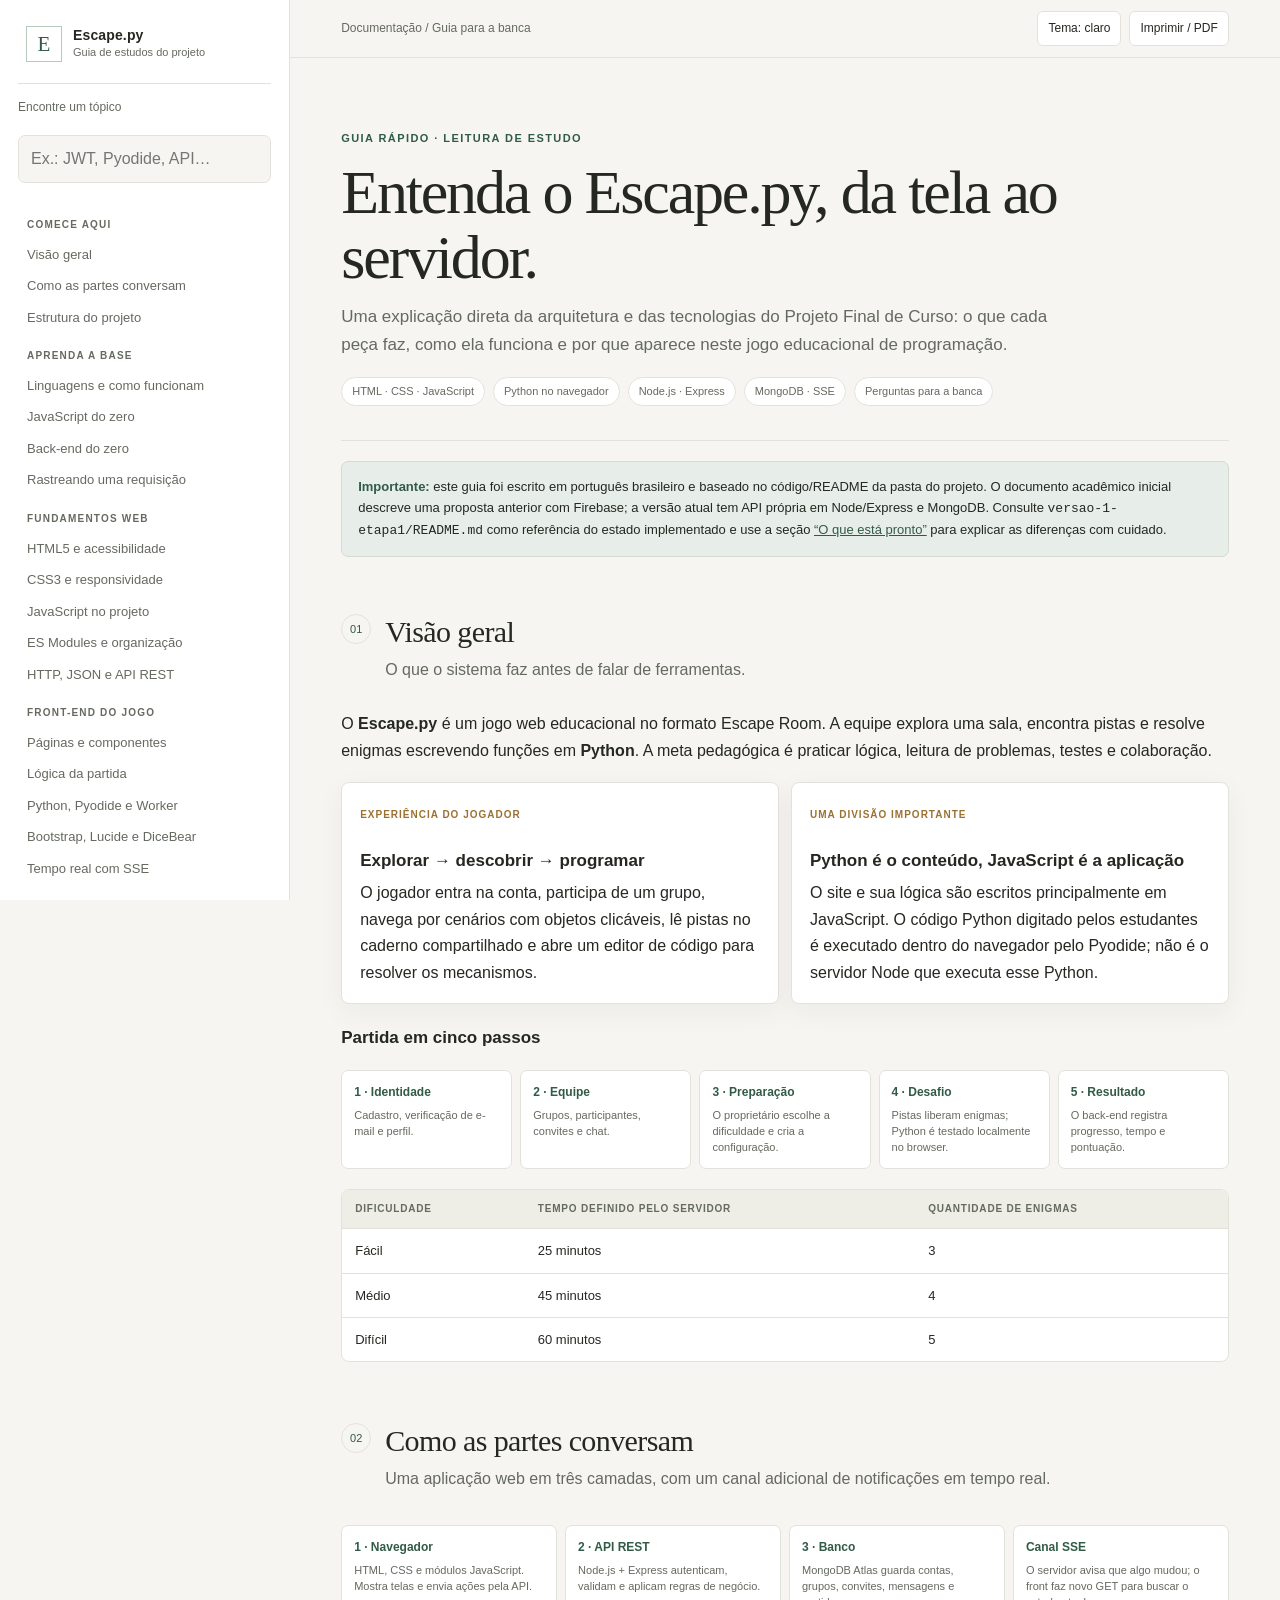
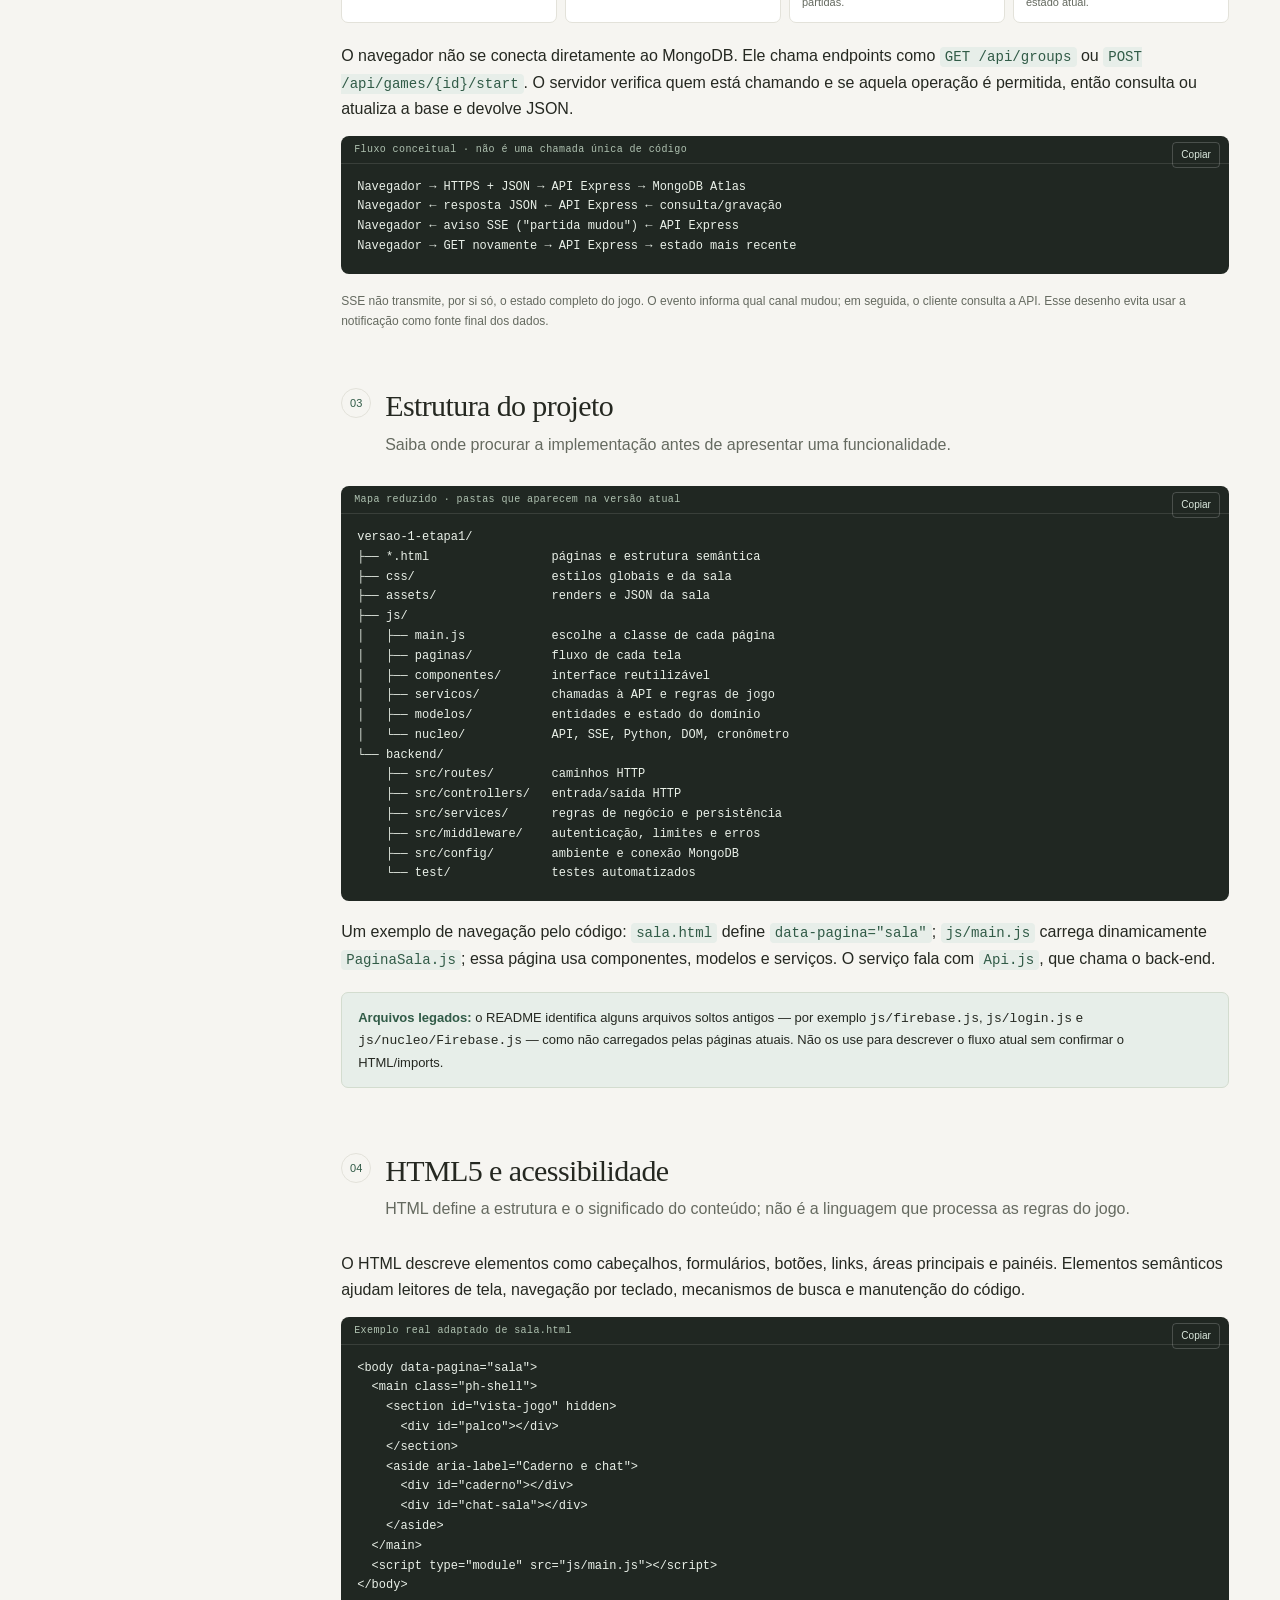
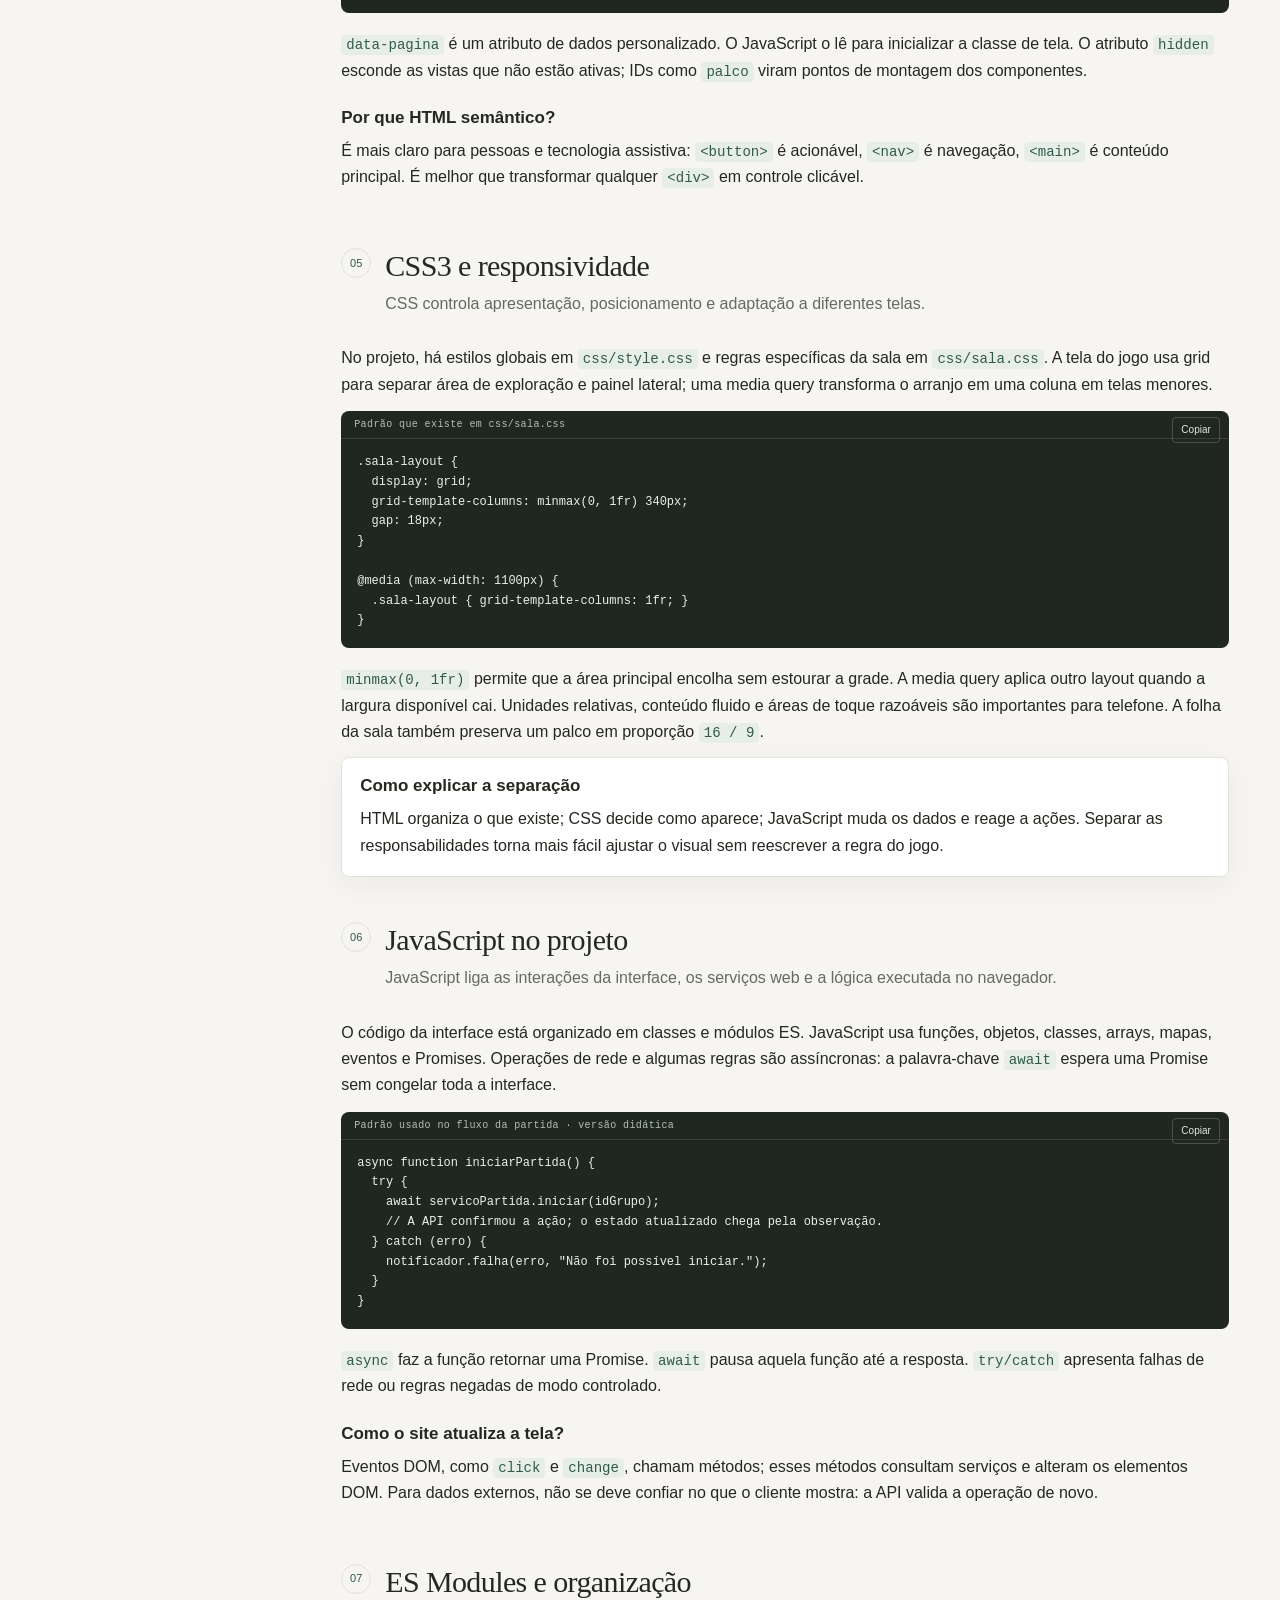
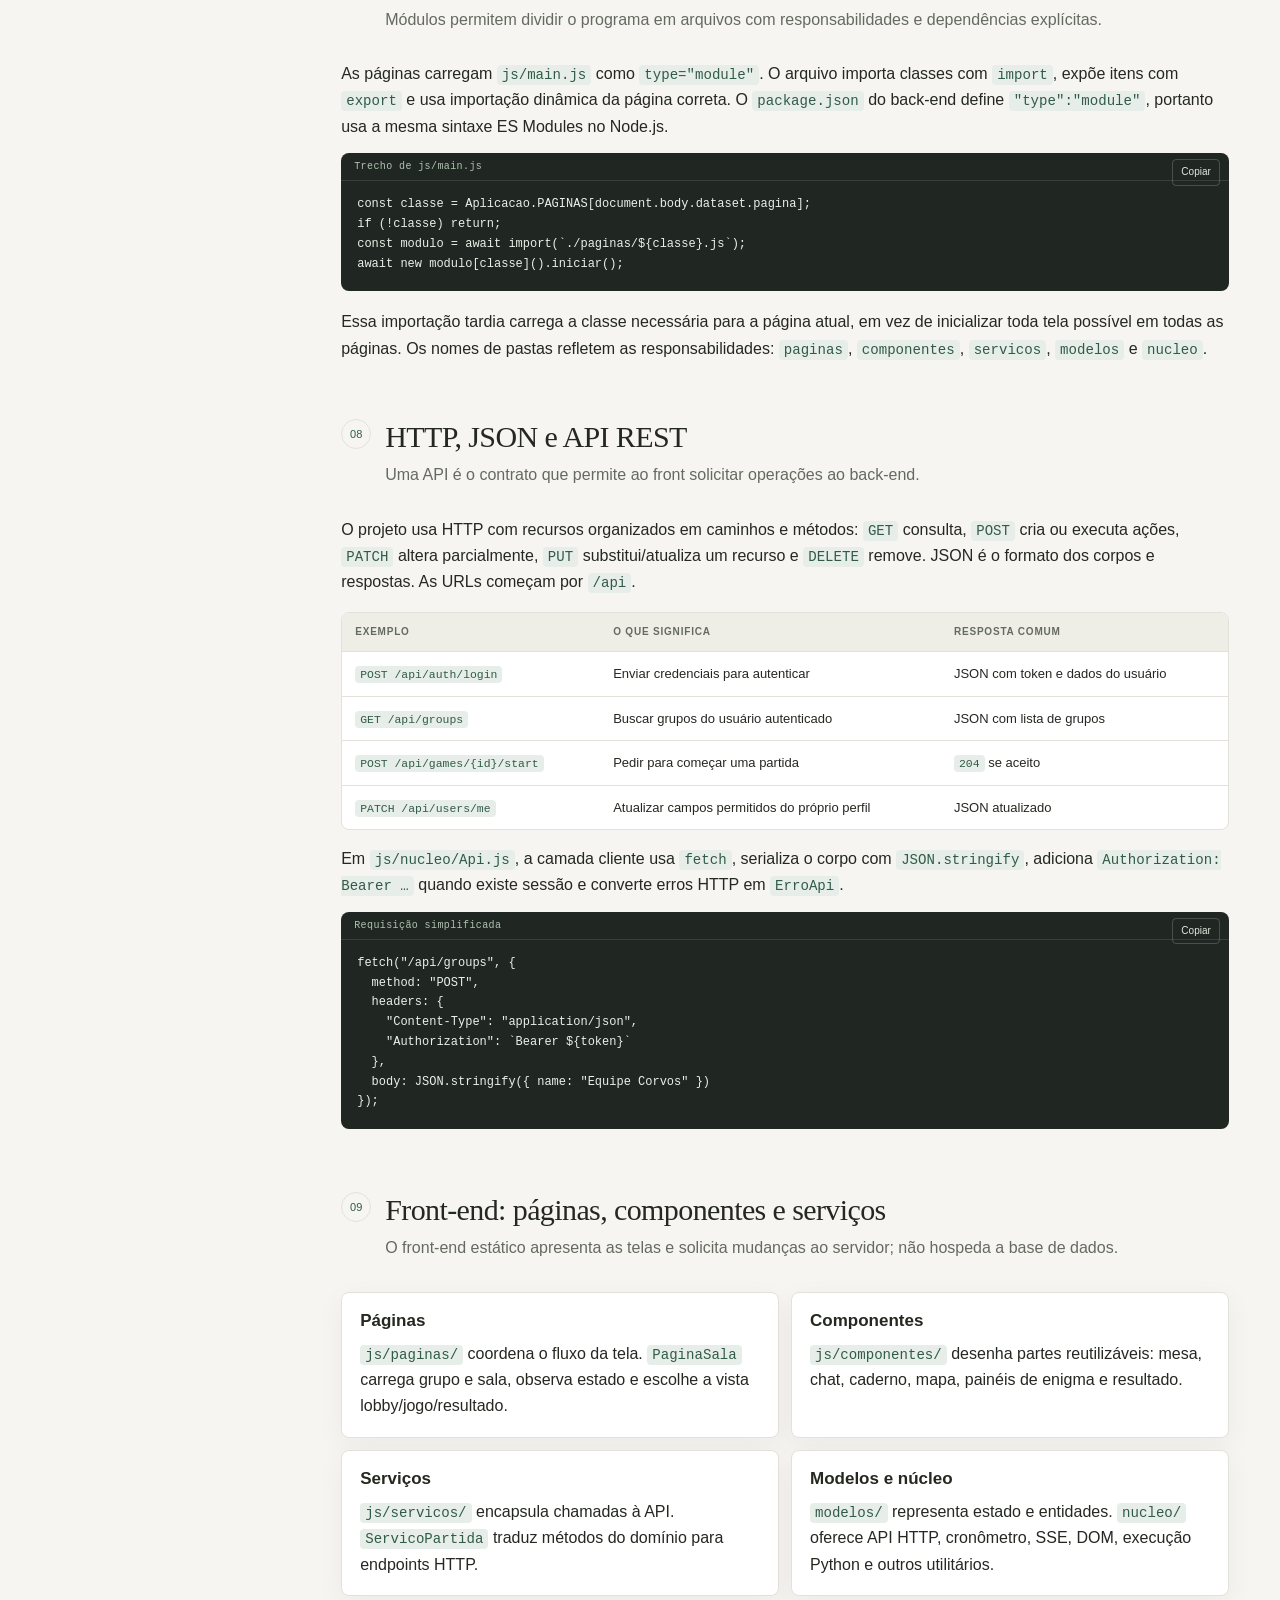
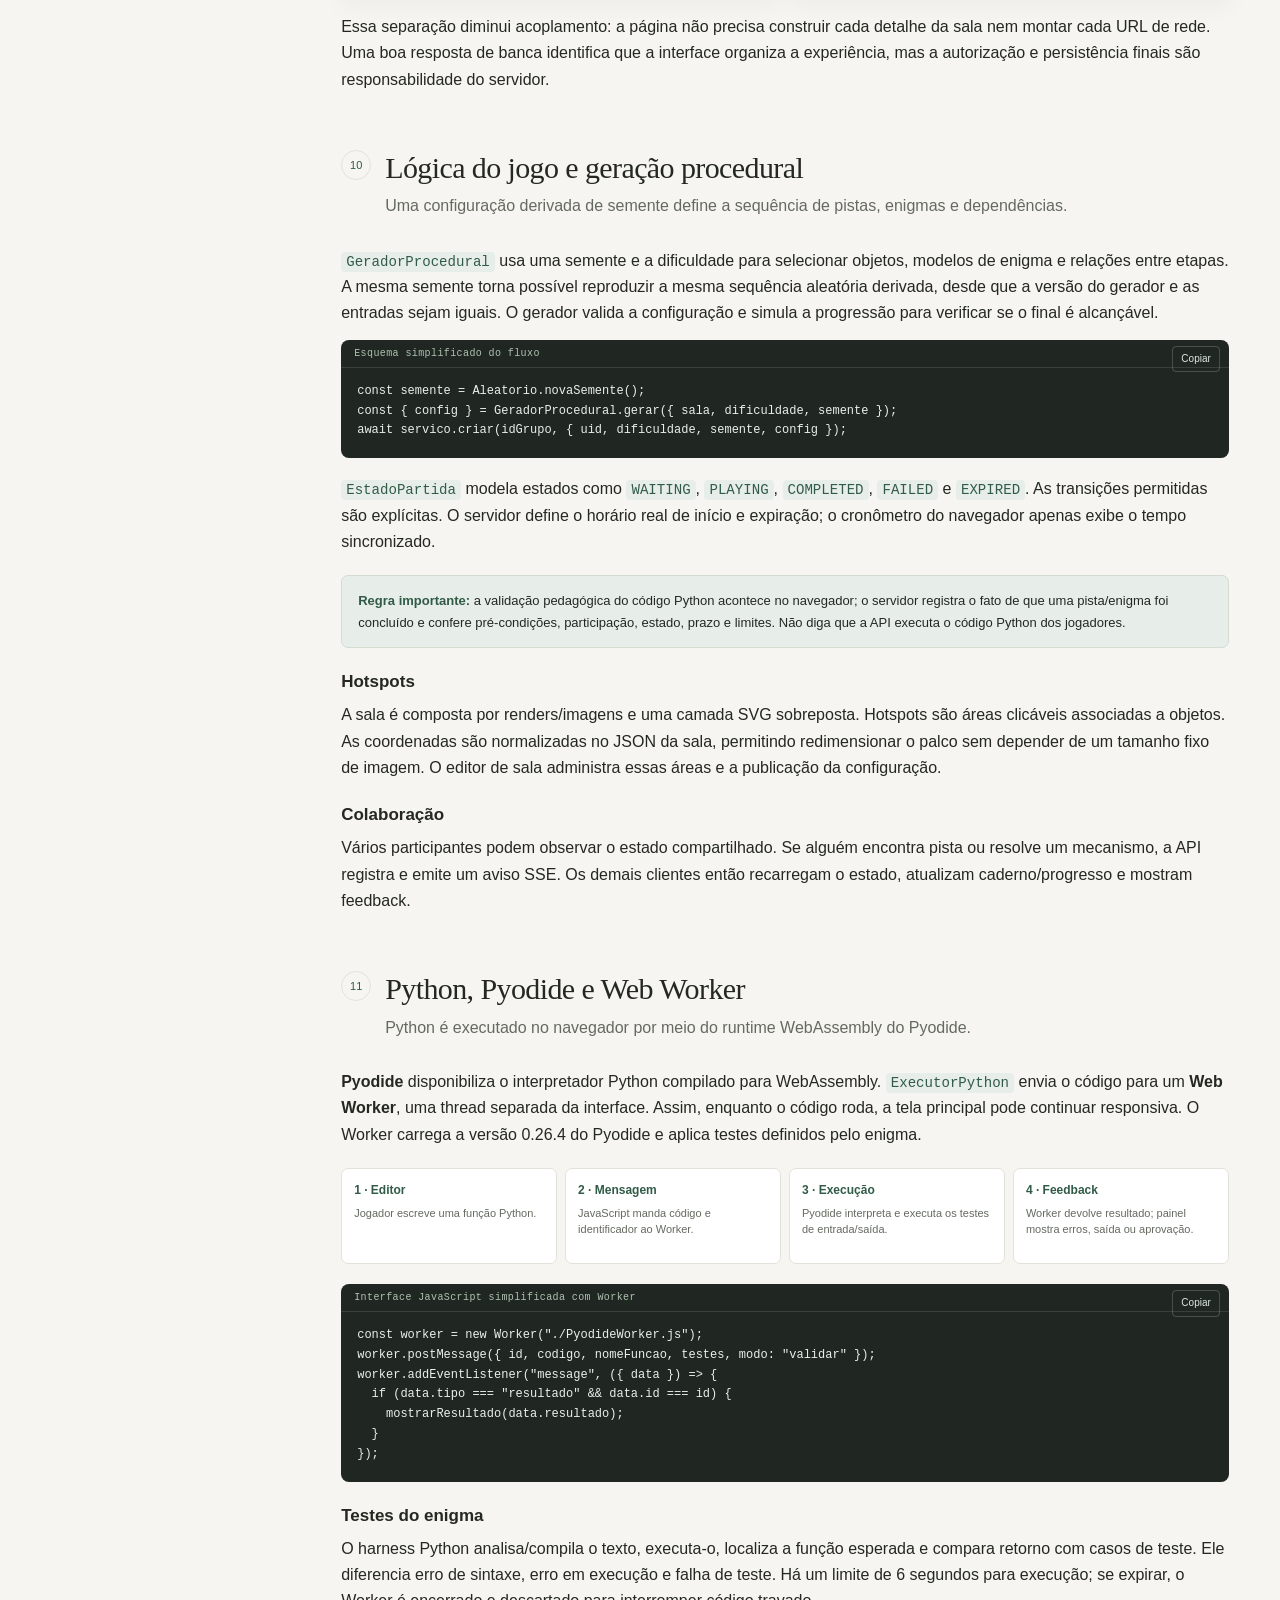
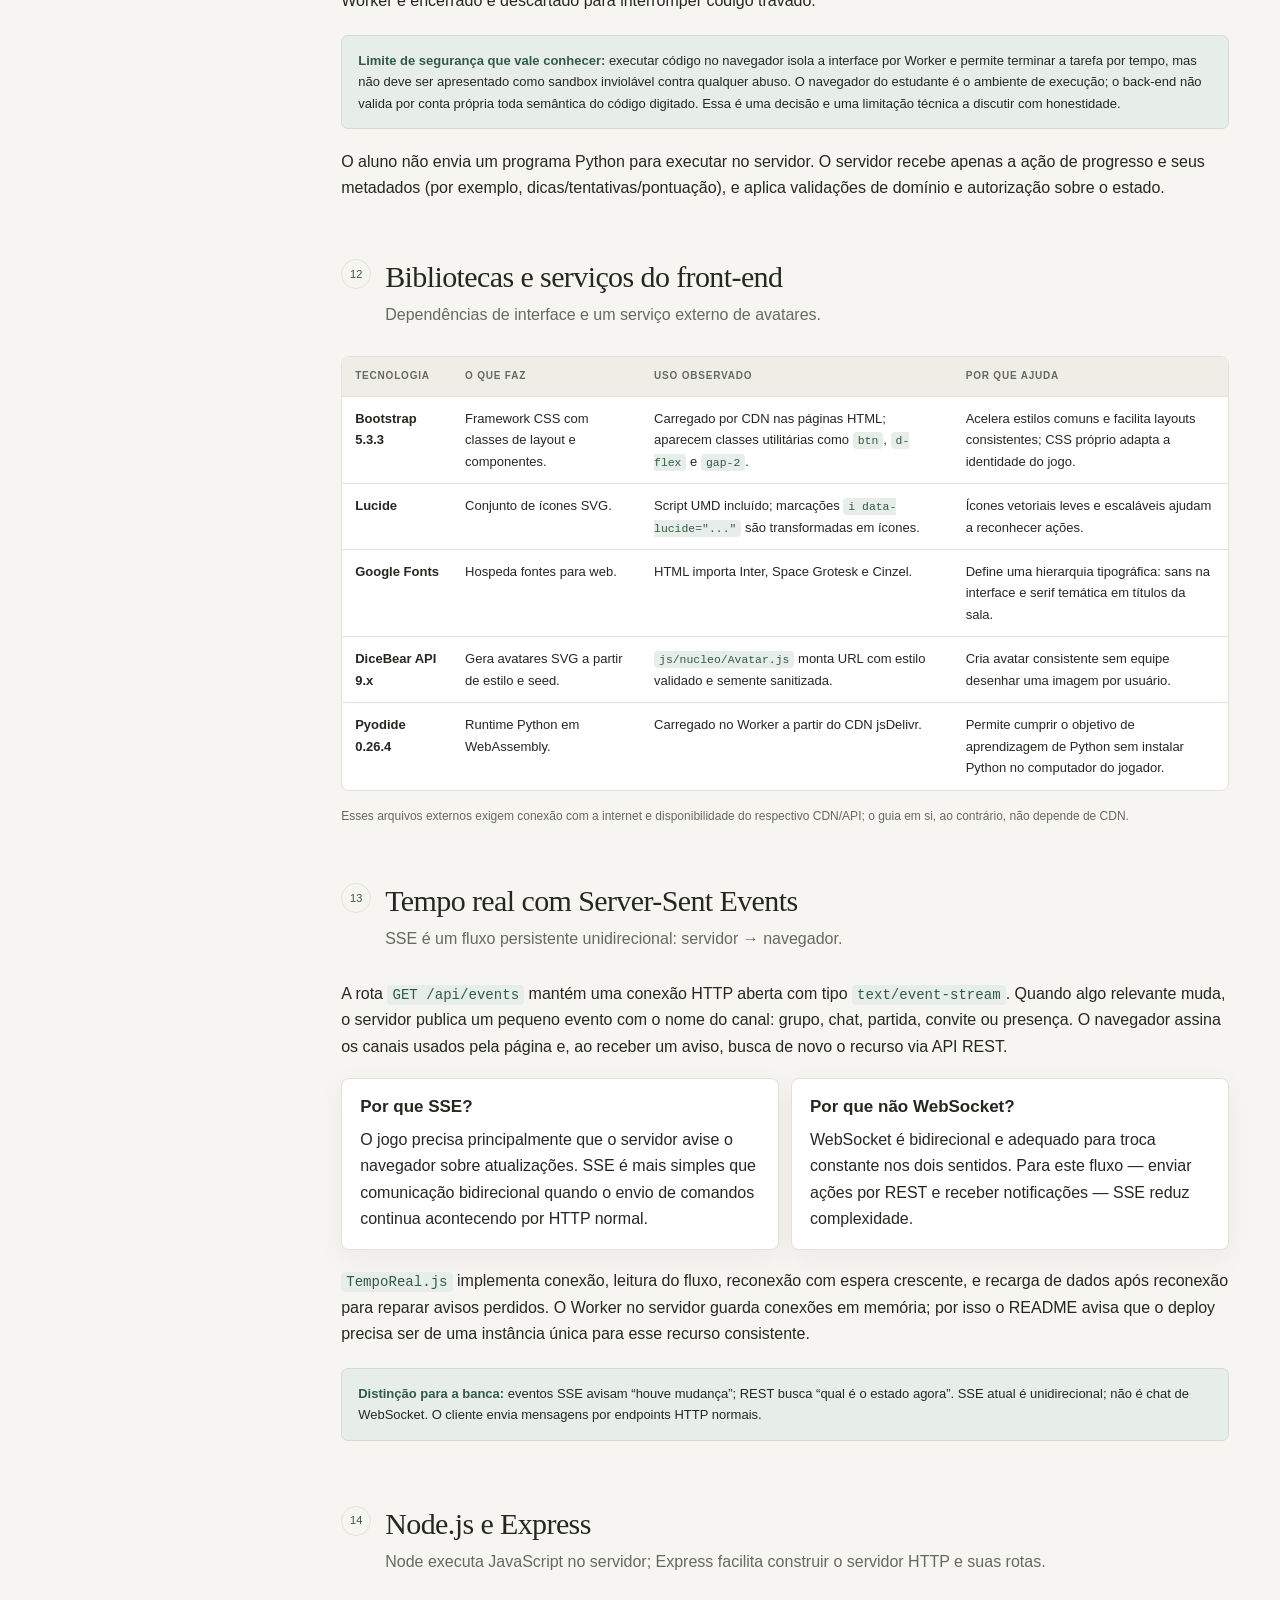
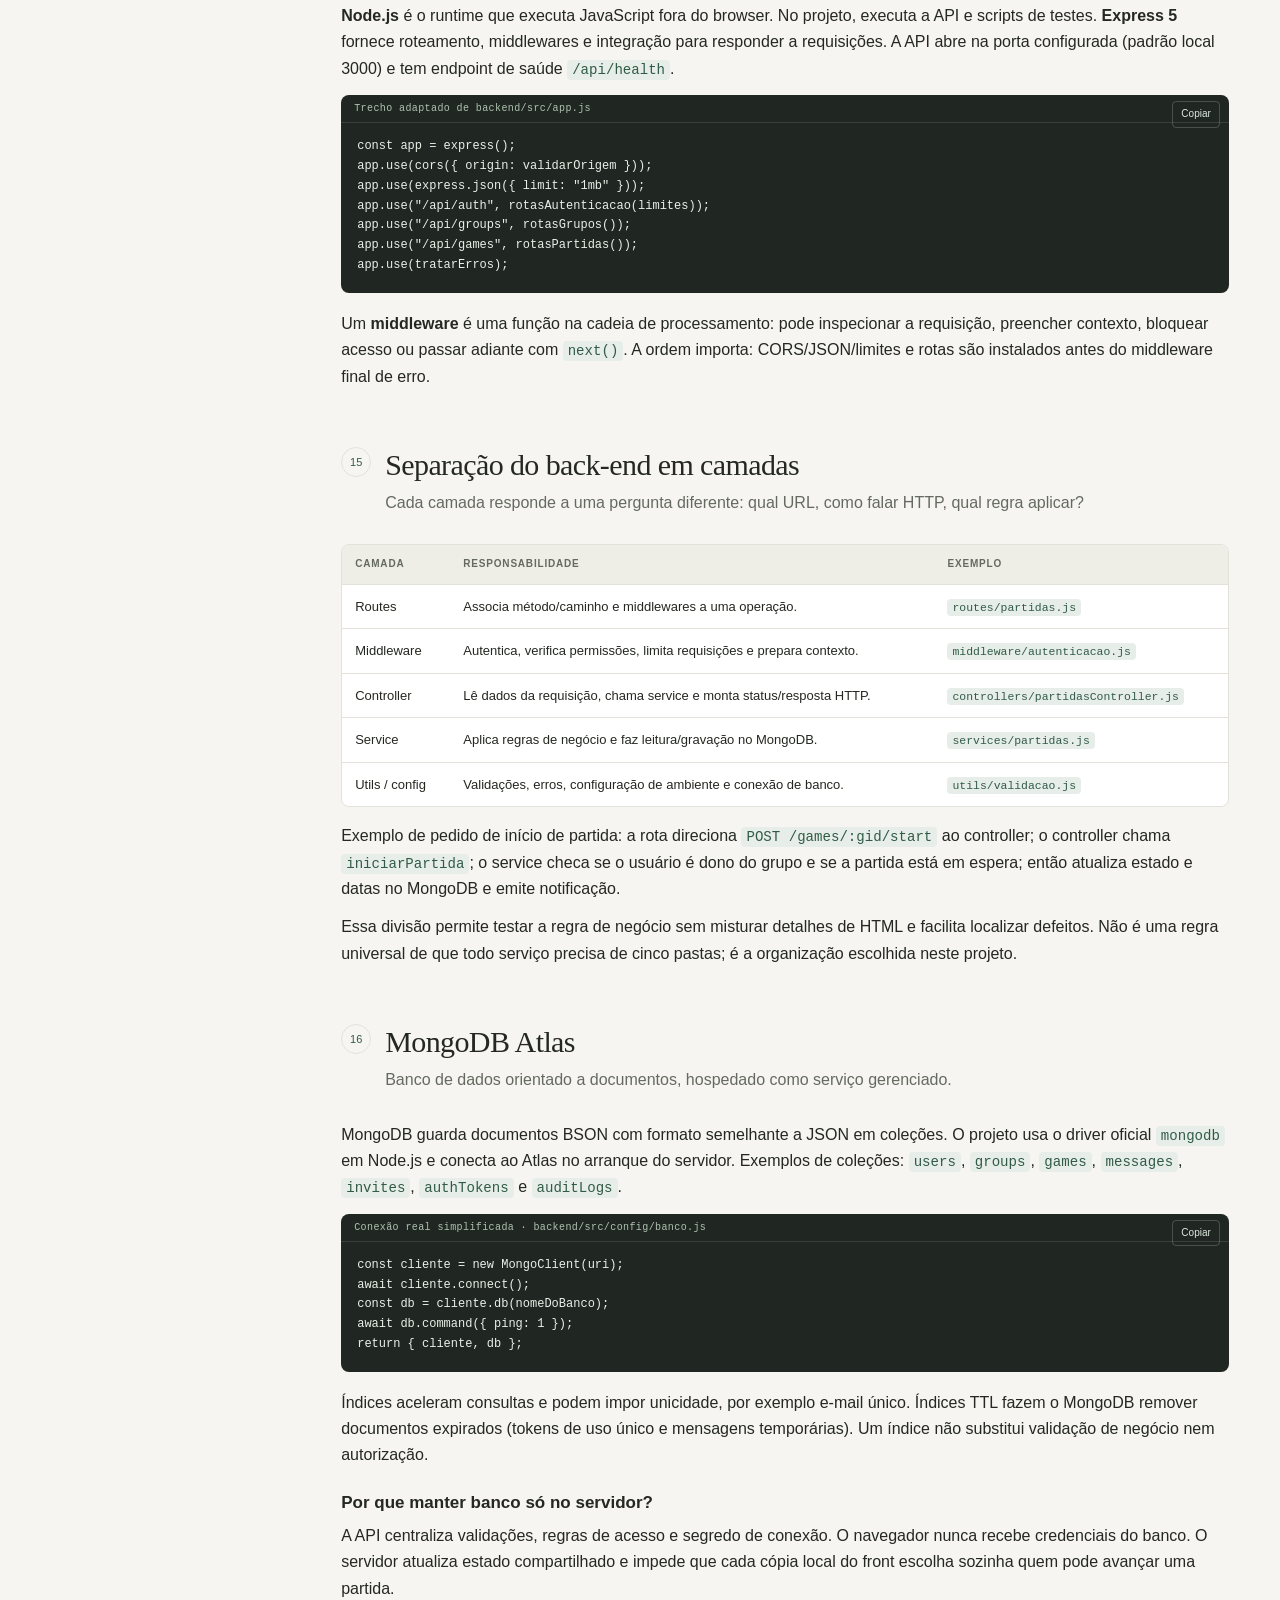
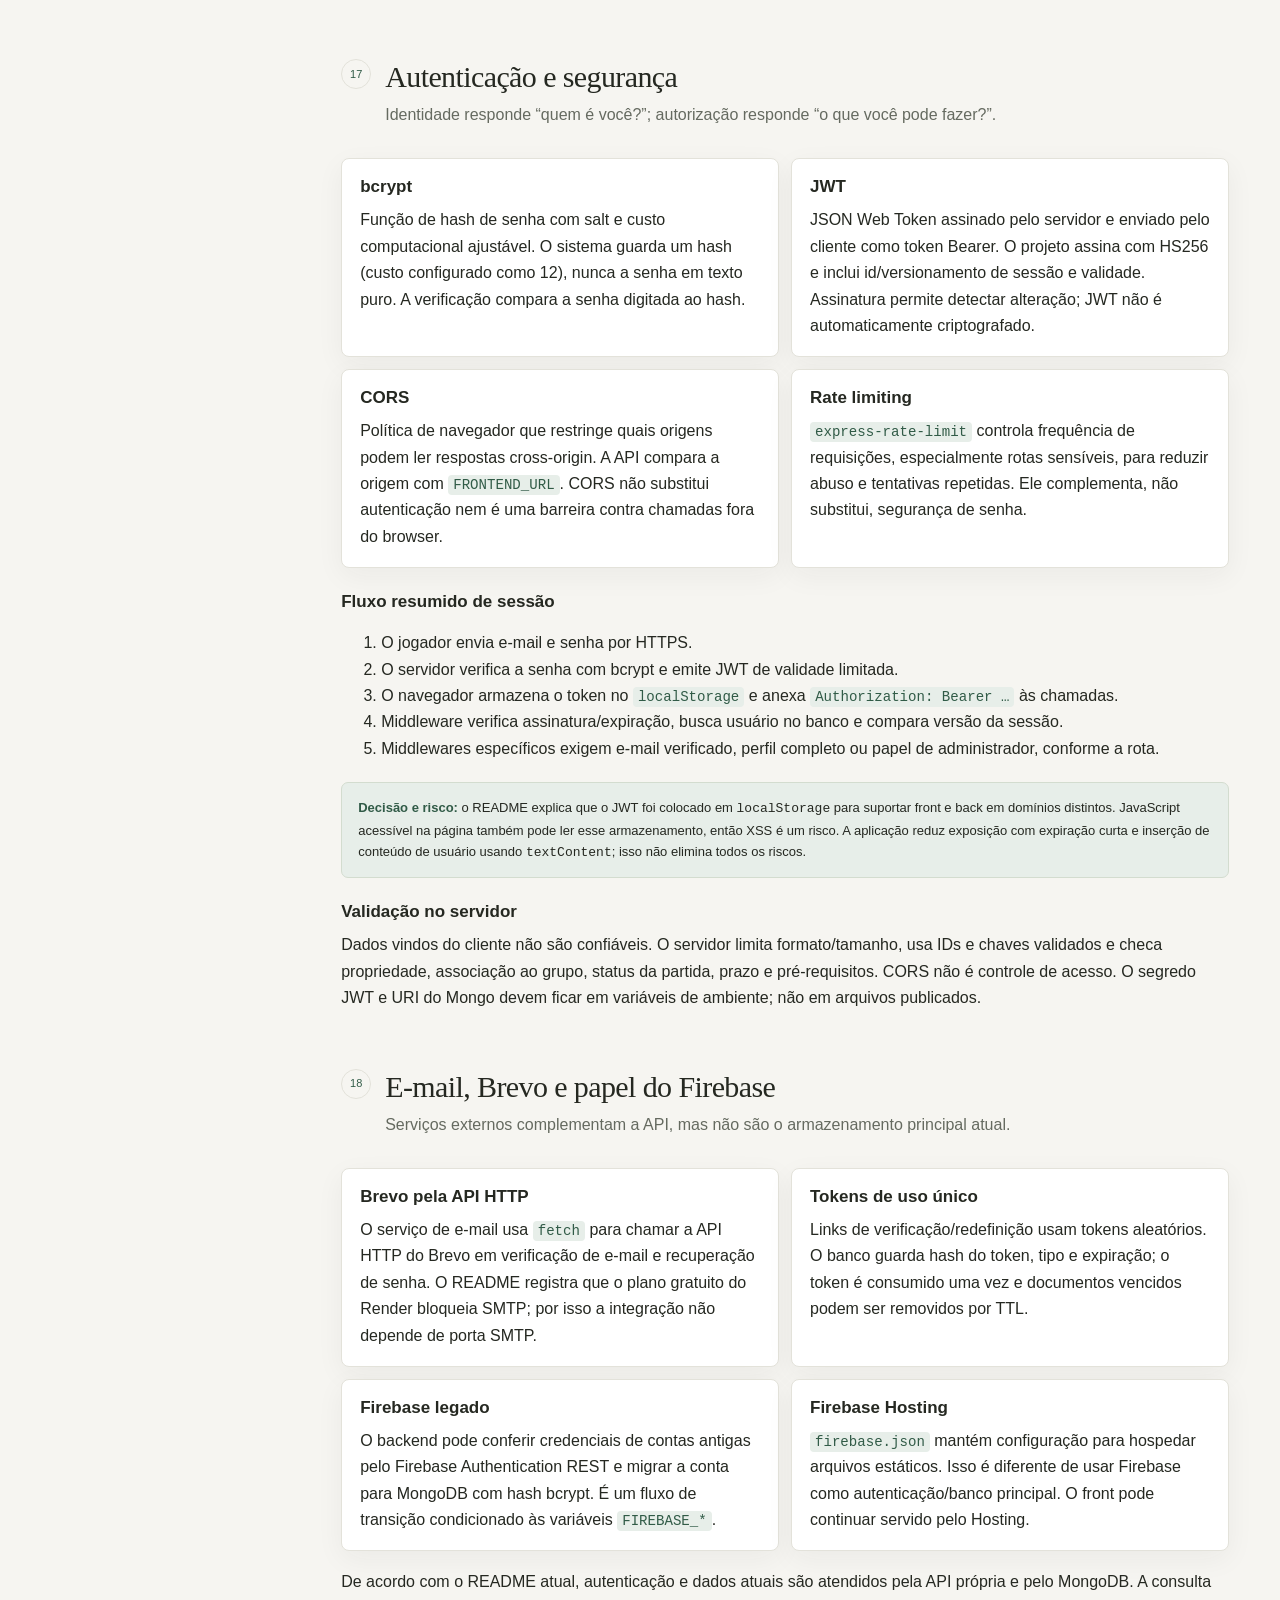
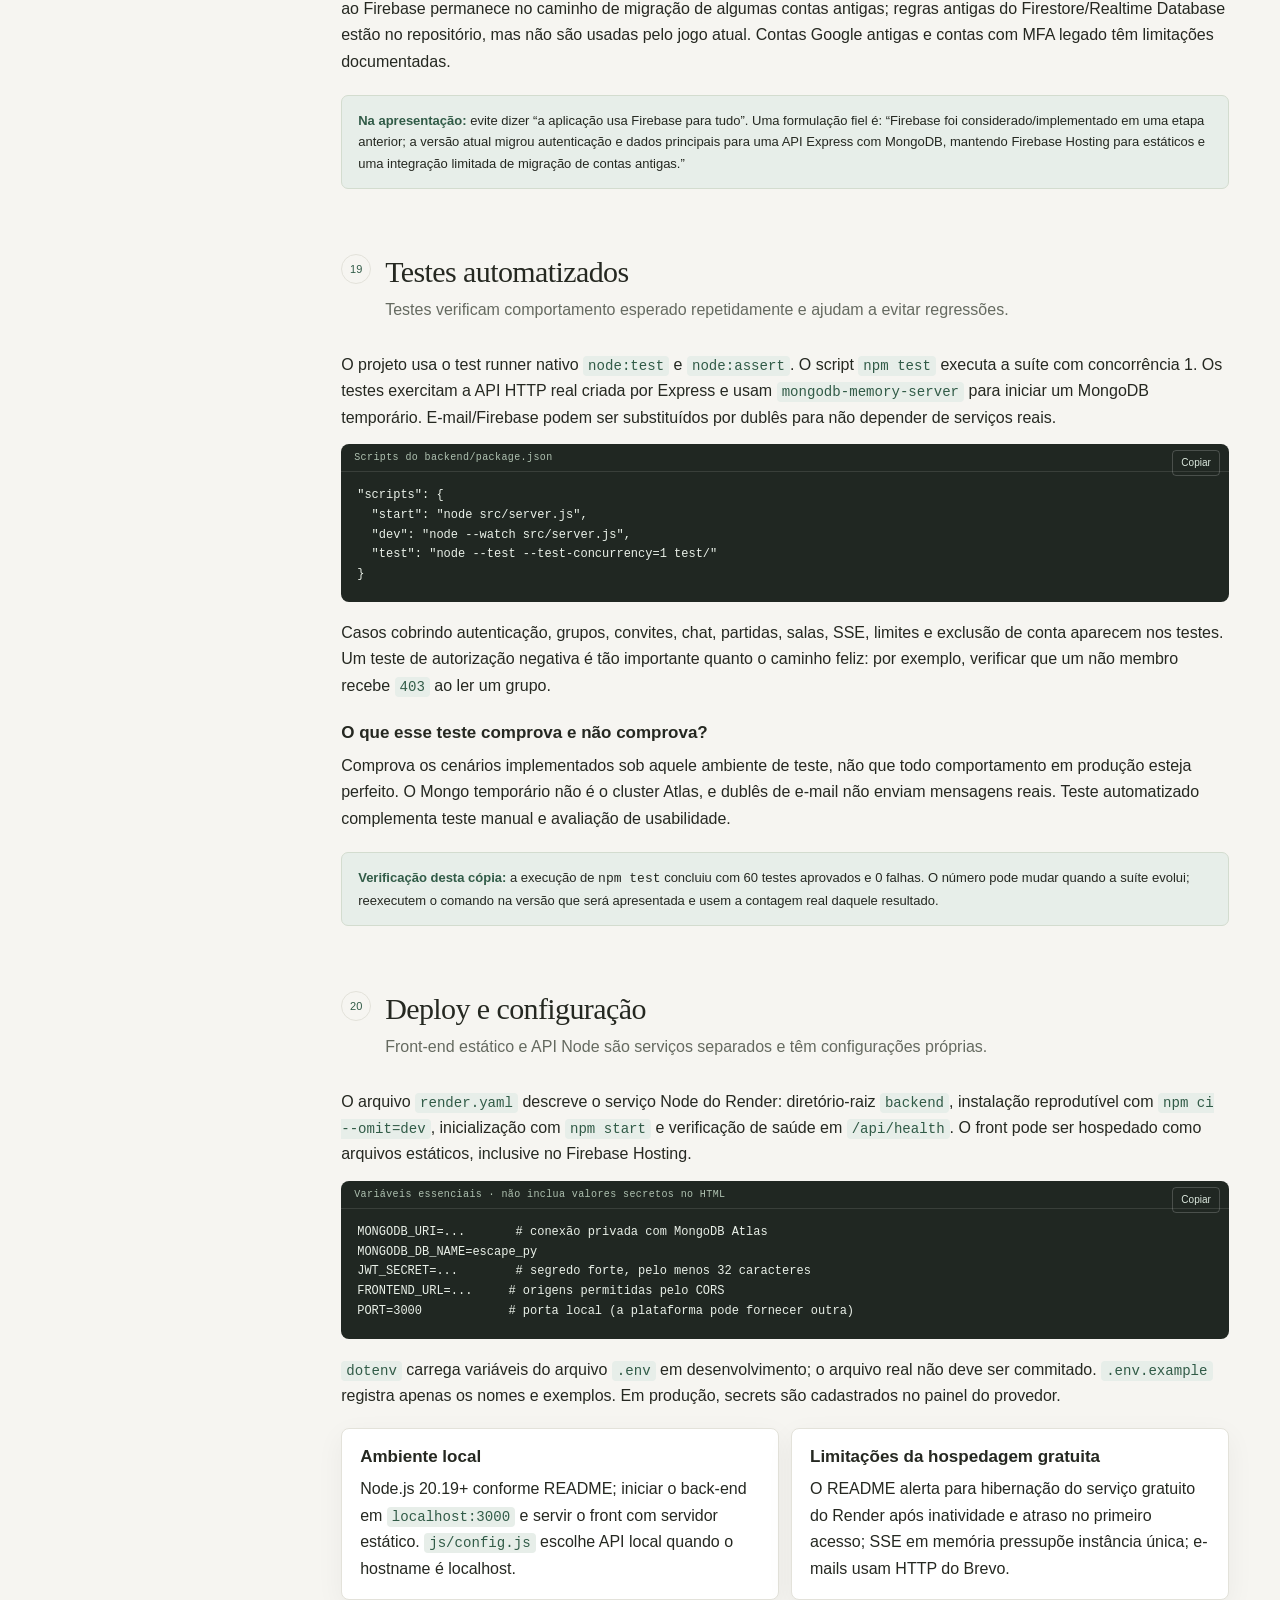
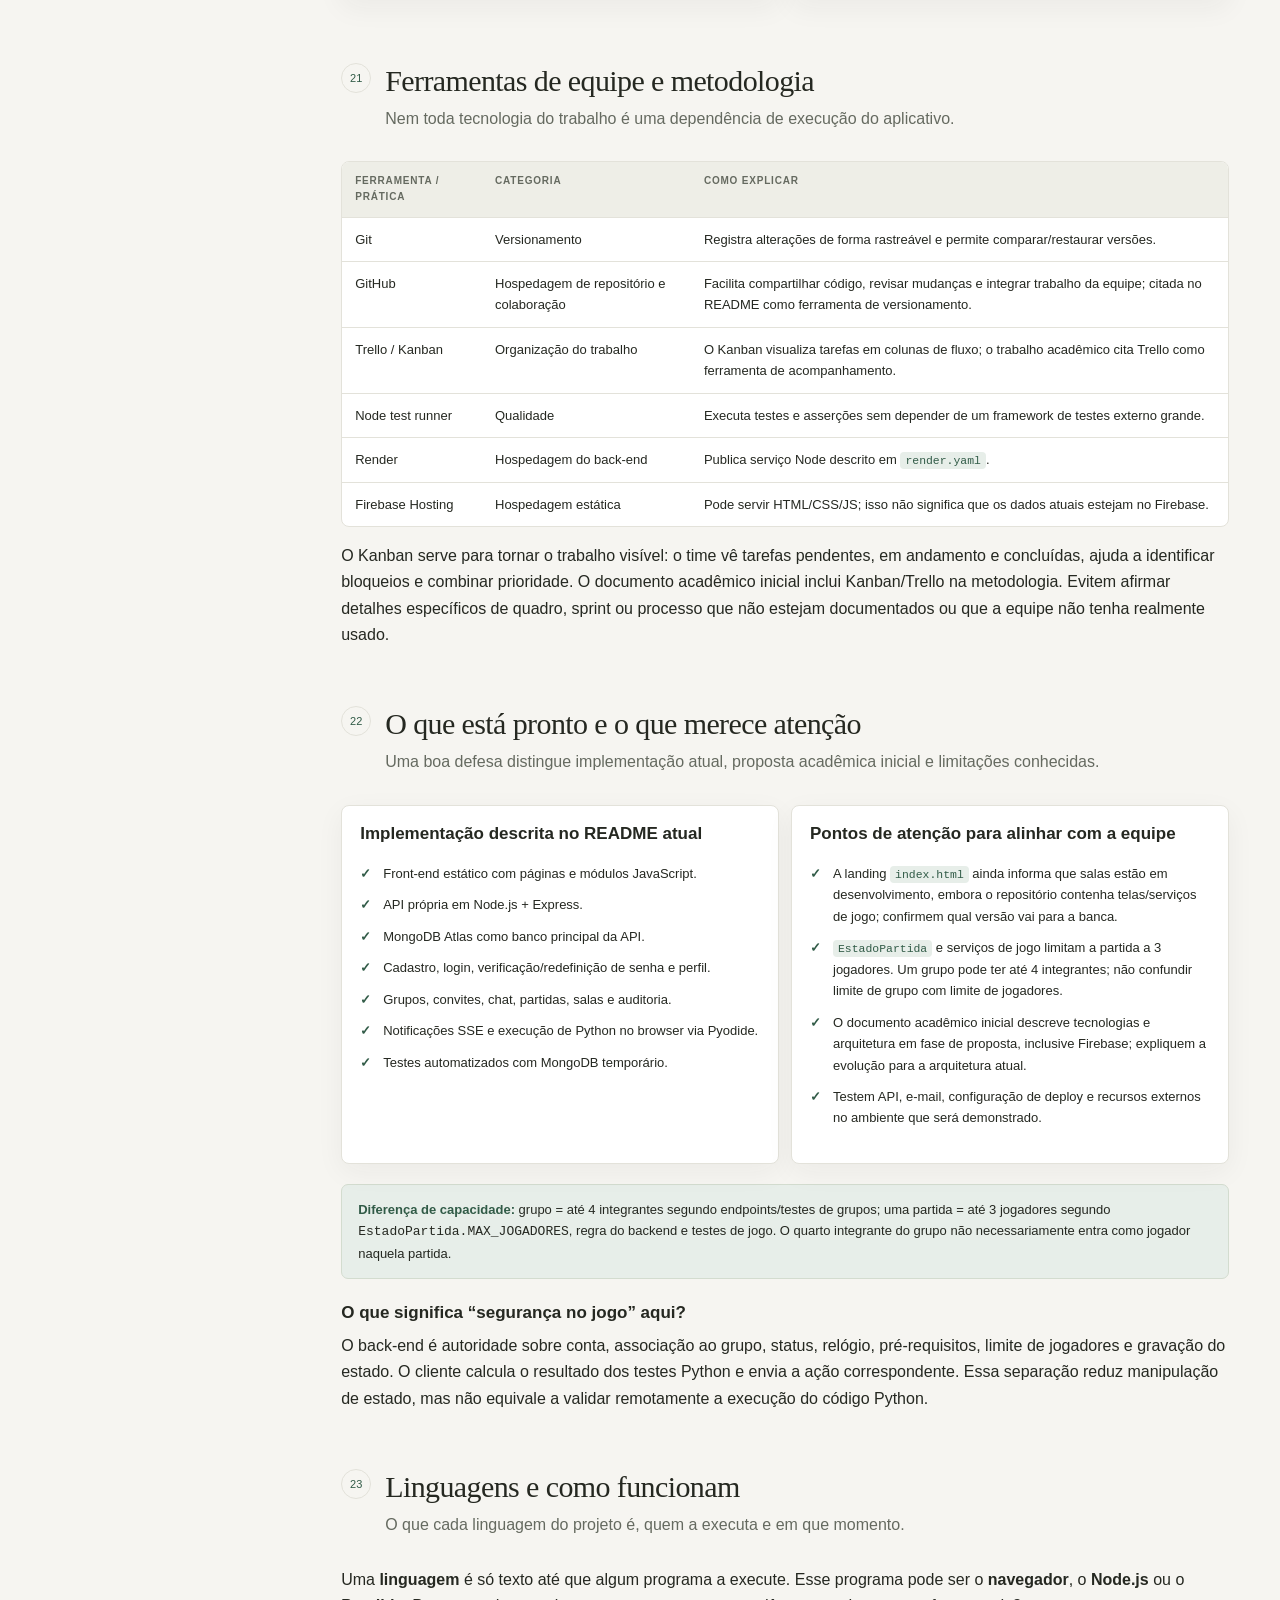
==== index.html @ c0b764b9 "Add files via upload" ====
<!doctype html>
<html lang="pt-BR" data-tema="claro">
<head>
<meta charset="utf-8">
<meta name="viewport" content="width=device-width, initial-scale=1">
<meta name="theme-color" content="#f6f5f1">
<title>Guia de Estudos · Escape.py</title>
<style>
:root{color-scheme:light;--bg:#f6f5f1;--paper:#fff;--ink:#252821;--muted:#656a60;--line:#e3e2da;--soft:#eeeee7;--accent:#315b47;--accent-2:#e7eee9;--gold:#9b7131;--code:#202722;--code-ink:#e9f0e8;--shadow:0 8px 28px #2528210d;--sidebar:290px;--sans:Inter,"Segoe UI",Arial,sans-serif;--serif:Georgia,"Times New Roman",serif;--mono:"Cascadia Code",Consolas,monospace}
*{box-sizing:border-box}html{scroll-behavior:smooth;scroll-padding-top:90px}body{margin:0;background:var(--bg);color:var(--ink);font:16px/1.65 var(--sans)}a{color:var(--accent)}button,input{font:inherit}button{cursor:pointer}::selection{background:#c8d8cc;color:#1b2a20}.layout{min-height:100vh}.sidebar{position:fixed;inset:0 auto 0 0;width:var(--sidebar);padding:22px 18px 28px;background:var(--paper);border-right:1px solid var(--line);overflow:auto;z-index:30}.brand{display:flex;gap:11px;align-items:center;padding:4px 8px 21px;border-bottom:1px solid var(--line);text-decoration:none;color:inherit}.brand-mark{width:36px;height:36px;display:grid;place-items:center;border:1px solid #b9c8bc;color:var(--accent);font-family:var(--serif);font-size:21px}.brand strong{display:block;font:600 14px var(--sans);letter-spacing:.01em}.brand small{display:block;color:var(--muted);font-size:11px}.nav-search{width:100%;margin:17px 0 18px;padding:10px 12px;background:var(--bg);border:1px solid var(--line);border-radius:7px;color:var(--ink);outline:0}.nav-search:focus{border-color:var(--accent);box-shadow:0 0 0 3px #315b471a}.nav-group{margin:16px 0}.nav-title{padding:0 9px;margin:0 0 6px;color:var(--muted);font-size:10px;font-weight:700;letter-spacing:.12em;text-transform:uppercase}.nav-list{display:grid;gap:2px}.nav-list a{padding:6px 9px;border-radius:5px;text-decoration:none;font-size:13px;color:var(--muted);line-height:1.35}.nav-list a:hover,.nav-list a.active{background:var(--accent-2);color:var(--accent)}.nav-list a.active{font-weight:650}.side-foot{margin:24px 8px 0;padding-top:14px;border-top:1px solid var(--line);color:var(--muted);font-size:11px}.main{margin-left:var(--sidebar);min-height:100vh}.topbar{height:58px;display:flex;align-items:center;justify-content:space-between;gap:12px;padding:0 clamp(18px,4vw,56px);background:color-mix(in srgb,var(--bg),transparent 6%);border-bottom:1px solid var(--line);position:sticky;top:0;z-index:20;backdrop-filter:blur(12px)}.crumb{font-size:12px;color:var(--muted)}.top-actions{display:flex;gap:8px}.icon-button,.menu-button{border:1px solid var(--line);background:var(--paper);color:var(--ink);border-radius:6px;padding:7px 10px;font-size:12px}.menu-button{display:none}.content{max-width:1040px;margin:0 auto;padding:42px clamp(18px,4vw,58px) 90px}.intro{padding:24px 0 34px;border-bottom:1px solid var(--line)}.eyebrow{color:var(--accent);font-size:11px;letter-spacing:.13em;text-transform:uppercase;font-weight:700}.intro h1{max-width:760px;margin:10px 0 14px;font:500 clamp(36px,5vw,62px)/1.04 var(--serif);letter-spacing:-.035em}.intro p{max-width:740px;color:var(--muted);font-size:17px}.intro-tags{display:flex;flex-wrap:wrap;gap:8px;margin-top:18px}.tag{border:1px solid var(--line);background:var(--paper);border-radius:99px;padding:4px 10px;font-size:11px;color:var(--muted)}.note{margin:20px 0;padding:14px 16px;border:1px solid #d3dccf;background:var(--accent-2);border-radius:7px;color:var(--ink);font-size:13px}.note strong{color:var(--accent)}.section{padding:37px 0 8px;scroll-margin-top:72px}.section-head{display:flex;gap:14px;align-items:flex-start;margin-bottom:16px}.section-number{flex:none;width:30px;height:30px;display:grid;place-items:center;border:1px solid var(--line);border-radius:50%;font-size:11px;color:var(--accent)}h2{margin:0;font:500 30px/1.17 var(--serif);letter-spacing:-.02em}h3{margin:23px 0 8px;font-size:17px;line-height:1.35}h4{margin:15px 0 5px;font-size:14px}p{margin:8px 0 12px}.lede{max-width:760px;color:var(--muted)}.grid{display:grid;grid-template-columns:repeat(2,minmax(0,1fr));gap:12px;margin:18px 0}.panel{min-width:0;padding:17px 18px;background:var(--paper);border:1px solid var(--line);border-radius:8px;box-shadow:var(--shadow)}.panel h3:first-child{margin-top:0}.panel p:last-child{margin-bottom:0}.panel .kicker{font-size:10px;font-weight:700;letter-spacing:.1em;text-transform:uppercase;color:var(--gold)}.flow{display:grid;grid-template-columns:repeat(5,minmax(0,1fr));gap:8px;margin:20px 0}.flow-step{min-height:96px;padding:12px;background:var(--paper);border:1px solid var(--line);border-radius:7px}.flow-step b{display:block;font-size:12px;color:var(--accent);margin-bottom:5px}.flow-step span{display:block;font-size:11px;color:var(--muted);line-height:1.45}.table-wrap{overflow:auto;margin:16px 0;border:1px solid var(--line);border-radius:8px;background:var(--paper)}table{border-collapse:collapse;width:100%;min-width:560px;font-size:13px}th,td{text-align:left;vertical-align:top;padding:11px 13px;border-bottom:1px solid var(--line)}th{font-size:10px;text-transform:uppercase;letter-spacing:.08em;color:var(--muted);background:var(--soft)}tr:last-child td{border-bottom:0}td code, p code, li code{font: .88em var(--mono);color:var(--accent);background:var(--accent-2);padding:2px 5px;border-radius:4px}.codebox{position:relative;margin:13px 0 18px;border-radius:8px;overflow:hidden;background:var(--code);color:var(--code-ink)}.code-label{padding:8px 13px;color:#afc2b1;border-bottom:1px solid #ffffff1c;font:10px var(--mono);letter-spacing:.04em}.copy{position:absolute;right:9px;top:6px;padding:4px 8px;border:1px solid #ffffff30;border-radius:4px;background:transparent;color:#dce9de;font-size:10px}.copy:hover{background:#ffffff12}pre{margin:0;padding:14px 16px 17px;overflow:auto;font:12px/1.65 var(--mono);tab-size:2}pre code{color:inherit;background:none;padding:0;border-radius:0}.token-comment{color:#91a395}.token-key{color:#c6d99a}.token-string{color:#e5bc8b}.small{font-size:12px;color:var(--muted)}.qa-list{display:grid;gap:8px;margin:14px 0}.qa{border:1px solid var(--line);border-radius:7px;background:var(--paper);overflow:hidden}.qa summary{position:relative;list-style:none;padding:13px 42px 13px 15px;font-size:13px;font-weight:600;cursor:pointer}.qa summary::-webkit-details-marker{display:none}.qa summary:after{content:"+";position:absolute;right:16px;top:10px;color:var(--accent);font-size:19px;font-weight:400}.qa[open] summary:after{content:"−"}.qa .answer{padding:0 15px 14px;color:var(--muted);font-size:13px}.qa .answer p:last-child{margin-bottom:0}.checklist{list-style:none;padding:0;margin:12px 0}.checklist li{position:relative;padding:5px 0 5px 23px;font-size:13px}.checklist li:before{content:"✓";position:absolute;left:0;color:var(--accent);font-weight:700}.mini-label{display:inline-block;padding:2px 6px;border-radius:3px;background:var(--soft);color:var(--muted);font:10px var(--mono)}.back-top{display:inline-block;margin-top:14px;text-decoration:none;font-size:12px}.footer{margin-top:55px;padding-top:18px;border-top:1px solid var(--line);font-size:11px;color:var(--muted)}.hidden-search{display:none!important}.no-results{display:none;margin:20px 0;padding:16px;background:var(--paper);border:1px solid var(--line);border-radius:8px;color:var(--muted)}.toc-highlight{animation:highlight 1.2s ease-out}@keyframes highlight{0%{background:#e7eee9}100%{background:transparent}}:focus-visible{outline:3px solid #7c9d85;outline-offset:2px}
html[data-tema="escuro"]{color-scheme:dark;--bg:#171b18;--paper:#202622;--ink:#e8ece7;--muted:#adb6ad;--line:#353e37;--soft:#29322c;--accent:#a6c5ad;--accent-2:#29372e;--gold:#d2b57f;--code:#111613;--code-ink:#e9f0e8;--shadow:0 8px 28px #0002}html[data-tema="escuro"] .note{border-color:#415a48}html[data-tema="escuro"] .section-number{color:var(--accent)}
@media(max-width:960px){:root{--sidebar:260px}.flow{grid-template-columns:repeat(3,minmax(0,1fr))}}
@media(max-width:760px){.sidebar{transform:translateX(-105%);transition:transform .22s ease;width:min(84vw,310px);box-shadow:var(--shadow)}body.menu-open .sidebar{transform:translateX(0)}body.menu-open:after{content:"";position:fixed;inset:0;background:#1118;z-index:25}.main{margin-left:0}.menu-button{display:inline-block}.topbar{padding:0 14px}.content{padding:27px 18px 65px}.intro{padding-top:15px}.intro h1{font-size:43px}.intro p{font-size:15px}.grid{grid-template-columns:1fr}.flow{grid-template-columns:repeat(2,minmax(0,1fr))}.flow-step{min-height:80px}.section{padding-top:29px}h2{font-size:27px}.topbar .crumb{font-size:11px}}
@media(max-width:390px){.intro h1{font-size:36px}.flow{grid-template-columns:1fr}.top-actions{gap:5px}.icon-button,.menu-button{padding:7px 8px}}
@media(prefers-reduced-motion:reduce){*,*:before,*:after{scroll-behavior:auto!important;transition:none!important;animation:none!important}}
@media print{.sidebar,.topbar,.copy,.back-top{display:none!important}.main{margin:0}.content{max-width:none;padding:0}.section{break-inside:avoid}.qa{break-inside:avoid}body{background:#fff;color:#111}.panel,.qa,.table-wrap{box-shadow:none}}
</style>
</head>
<body>
<div class="layout">
<aside class="sidebar" id="sidebar" aria-label="Navegação do guia">
  <a class="brand" href="#inicio"><span class="brand-mark" aria-hidden="true">E</span><span><strong>Escape.py</strong><small>Guia de estudos do projeto</small></span></a>
  <label class="small" for="busca" style="display:block;margin-top:14px">Encontre um tópico</label>
  <input id="busca" class="nav-search" type="search" placeholder="Ex.: JWT, Pyodide, API…" autocomplete="off">
  <nav id="navegacao">
    <div class="nav-group"><p class="nav-title">Comece aqui</p><div class="nav-list"><a href="#visao-geral">Visão geral</a><a href="#arquitetura">Como as partes conversam</a><a href="#estrutura">Estrutura do projeto</a></div></div>
    <div class="nav-group"><p class="nav-title">Aprenda a base</p><div class="nav-list"><a href="#linguagens">Linguagens e como funcionam</a><a href="#aprenda-js">JavaScript do zero</a><a href="#aprenda-backend">Back-end do zero</a><a href="#rastreio">Rastreando uma requisição</a></div></div>
    <div class="nav-group"><p class="nav-title">Fundamentos web</p><div class="nav-list"><a href="#html">HTML5 e acessibilidade</a><a href="#css">CSS3 e responsividade</a><a href="#javascript">JavaScript no projeto</a><a href="#esmodules">ES Modules e organização</a><a href="#http-api">HTTP, JSON e API REST</a></div></div>
    <div class="nav-group"><p class="nav-title">Front-end do jogo</p><div class="nav-list"><a href="#frontend-arquitetura">Páginas e componentes</a><a href="#partida">Lógica da partida</a><a href="#python-browser">Python, Pyodide e Worker</a><a href="#bibliotecas-web">Bootstrap, Lucide e DiceBear</a><a href="#tempo-real">Tempo real com SSE</a></div></div>
    <div class="nav-group"><p class="nav-title">Back-end e dados</p><div class="nav-list"><a href="#node-express">Node.js e Express</a><a href="#camadas">Rotas, controllers e services</a><a href="#mongodb">MongoDB Atlas</a><a href="#auth-seguranca">Autenticação e segurança</a><a href="#email">E-mail, Brevo e migração</a></div></div>
    <div class="nav-group"><p class="nav-title">Entrega e avaliação</p><div class="nav-list"><a href="#testes">Testes automatizados</a><a href="#deploy">Deploy e configuração</a><a href="#ferramentas">Ferramentas e metodologia</a><a href="#estado-atual">O que está pronto / pontos de atenção</a><a href="#perguntas">Perguntas da banca</a><a href="#glossario">Glossário rápido</a></div></div>
  </nav>
  <div class="side-foot">Material de estudo baseado nos arquivos atuais do repositório. Revise com a equipe antes da apresentação.</div>
</aside>
<main class="main" id="inicio">
  <header class="topbar"><div style="display:flex;align-items:center;gap:10px"><button class="menu-button" id="menu-toggle" aria-label="Abrir navegação" aria-expanded="false">☰</button><span class="crumb">Documentação / Guia para a banca</span></div><div class="top-actions"><button class="icon-button" id="tema-toggle" type="button" aria-label="Alternar tema">Tema: claro</button><button class="icon-button" type="button" onclick="window.print()">Imprimir / PDF</button></div></header>
  <article class="content">
    <header class="intro">
      <span class="eyebrow">Guia rápido · leitura de estudo</span>
      <h1>Entenda o Escape.py, da tela ao servidor.</h1>
      <p>Uma explicação direta da arquitetura e das tecnologias do Projeto Final de Curso: o que cada peça faz, como ela funciona e por que aparece neste jogo educacional de programação.</p>
      <div class="intro-tags"><span class="tag">HTML · CSS · JavaScript</span><span class="tag">Python no navegador</span><span class="tag">Node.js · Express</span><span class="tag">MongoDB · SSE</span><span class="tag">Perguntas para a banca</span></div>
    </header>
    <div class="note"><strong>Importante:</strong> este guia foi escrito em português brasileiro e baseado no código/README da pasta do projeto. O documento acadêmico inicial descreve uma proposta anterior com Firebase; a versão atual tem API própria em Node/Express e MongoDB. Consulte <code>versao-1-etapa1/README.md</code> como referência do estado implementado e use a seção <a href="#estado-atual">“O que está pronto”</a> para explicar as diferenças com cuidado.</div>
    <div class="no-results" id="sem-resultados">Nenhum tópico corresponde à busca. Tente outro termo.</div>

    <section class="section" id="visao-geral" data-title="Visão geral">
      <div class="section-head"><span class="section-number">01</span><div><h2>Visão geral</h2><p class="lede">O que o sistema faz antes de falar de ferramentas.</p></div></div>
      <p>O <strong>Escape.py</strong> é um jogo web educacional no formato Escape Room. A equipe explora uma sala, encontra pistas e resolve enigmas escrevendo funções em <strong>Python</strong>. A meta pedagógica é praticar lógica, leitura de problemas, testes e colaboração.</p>
      <div class="grid">
        <div class="panel"><span class="kicker">Experiência do jogador</span><h3>Explorar → descobrir → programar</h3><p>O jogador entra na conta, participa de um grupo, navega por cenários com objetos clicáveis, lê pistas no caderno compartilhado e abre um editor de código para resolver os mecanismos.</p></div>
        <div class="panel"><span class="kicker">Uma divisão importante</span><h3>Python é o conteúdo, JavaScript é a aplicação</h3><p>O site e sua lógica são escritos principalmente em JavaScript. O código Python digitado pelos estudantes é executado dentro do navegador pelo Pyodide; não é o servidor Node que executa esse Python.</p></div>
      </div>
      <h3>Partida em cinco passos</h3>
      <div class="flow" aria-label="Fluxo resumido da partida"><div class="flow-step"><b>1 · Identidade</b><span>Cadastro, verificação de e-mail e perfil.</span></div><div class="flow-step"><b>2 · Equipe</b><span>Grupos, participantes, convites e chat.</span></div><div class="flow-step"><b>3 · Preparação</b><span>O proprietário escolhe a dificuldade e cria a configuração.</span></div><div class="flow-step"><b>4 · Desafio</b><span>Pistas liberam enigmas; Python é testado localmente no browser.</span></div><div class="flow-step"><b>5 · Resultado</b><span>O back-end registra progresso, tempo e pontuação.</span></div></div>
      <div class="table-wrap"><table><thead><tr><th>Dificuldade</th><th>Tempo definido pelo servidor</th><th>Quantidade de enigmas</th></tr></thead><tbody><tr><td>Fácil</td><td>25 minutos</td><td>3</td></tr><tr><td>Médio</td><td>45 minutos</td><td>4</td></tr><tr><td>Difícil</td><td>60 minutos</td><td>5</td></tr></tbody></table></div>
    </section>

    <section class="section" id="arquitetura" data-title="Como as partes conversam">
      <div class="section-head"><span class="section-number">02</span><div><h2>Como as partes conversam</h2><p class="lede">Uma aplicação web em três camadas, com um canal adicional de notificações em tempo real.</p></div></div>
      <div class="flow" style="grid-template-columns:repeat(4,minmax(0,1fr))"><div class="flow-step"><b>1 · Navegador</b><span>HTML, CSS e módulos JavaScript. Mostra telas e envia ações pela API.</span></div><div class="flow-step"><b>2 · API REST</b><span>Node.js + Express autenticam, validam e aplicam regras de negócio.</span></div><div class="flow-step"><b>3 · Banco</b><span>MongoDB Atlas guarda contas, grupos, convites, mensagens e partidas.</span></div><div class="flow-step"><b>Canal SSE</b><span>O servidor avisa que algo mudou; o front faz novo GET para buscar o estado atual.</span></div></div>
      <p>O navegador não se conecta diretamente ao MongoDB. Ele chama endpoints como <code>GET /api/groups</code> ou <code>POST /api/games/{id}/start</code>. O servidor verifica quem está chamando e se aquela operação é permitida, então consulta ou atualiza a base e devolve JSON.</p>
      <div class="codebox"><div class="code-label">Fluxo conceitual · não é uma chamada única de código</div><button class="copy" type="button">Copiar</button><pre><code>Navegador → HTTPS + JSON → API Express → MongoDB Atlas
Navegador ← resposta JSON ← API Express ← consulta/gravação
Navegador ← aviso SSE ("partida mudou") ← API Express
Navegador → GET novamente → API Express → estado mais recente</code></pre></div>
      <p class="small">SSE não transmite, por si só, o estado completo do jogo. O evento informa qual canal mudou; em seguida, o cliente consulta a API. Esse desenho evita usar a notificação como fonte final dos dados.</p>
    </section>

    <section class="section" id="estrutura" data-title="Estrutura do projeto">
      <div class="section-head"><span class="section-number">03</span><div><h2>Estrutura do projeto</h2><p class="lede">Saiba onde procurar a implementação antes de apresentar uma funcionalidade.</p></div></div>
      <div class="codebox"><div class="code-label">Mapa reduzido · pastas que aparecem na versão atual</div><button class="copy" type="button">Copiar</button><pre><code>versao-1-etapa1/
├── *.html                 páginas e estrutura semântica
├── css/                   estilos globais e da sala
├── assets/                renders e JSON da sala
├── js/
│   ├── main.js            escolhe a classe de cada página
│   ├── paginas/           fluxo de cada tela
│   ├── componentes/       interface reutilizável
│   ├── servicos/          chamadas à API e regras de jogo
│   ├── modelos/           entidades e estado do domínio
│   └── nucleo/            API, SSE, Python, DOM, cronômetro
└── backend/
    ├── src/routes/        caminhos HTTP
    ├── src/controllers/   entrada/saída HTTP
    ├── src/services/      regras de negócio e persistência
    ├── src/middleware/    autenticação, limites e erros
    ├── src/config/        ambiente e conexão MongoDB
    └── test/              testes automatizados</code></pre></div>
      <p>Um exemplo de navegação pelo código: <code>sala.html</code> define <code>data-pagina="sala"</code>; <code>js/main.js</code> carrega dinamicamente <code>PaginaSala.js</code>; essa página usa componentes, modelos e serviços. O serviço fala com <code>Api.js</code>, que chama o back-end.</p>
      <div class="note"><strong>Arquivos legados:</strong> o README identifica alguns arquivos soltos antigos — por exemplo <code>js/firebase.js</code>, <code>js/login.js</code> e <code>js/nucleo/Firebase.js</code> — como não carregados pelas páginas atuais. Não os use para descrever o fluxo atual sem confirmar o HTML/imports.</div>
    </section>

    <section class="section" id="html" data-title="HTML5 e acessibilidade">
      <div class="section-head"><span class="section-number">04</span><div><h2>HTML5 e acessibilidade</h2><p class="lede">HTML define a estrutura e o significado do conteúdo; não é a linguagem que processa as regras do jogo.</p></div></div>
      <p>O HTML descreve elementos como cabeçalhos, formulários, botões, links, áreas principais e painéis. Elementos semânticos ajudam leitores de tela, navegação por teclado, mecanismos de busca e manutenção do código.</p>
      <div class="codebox"><div class="code-label">Exemplo real adaptado de sala.html</div><button class="copy" type="button">Copiar</button><pre><code>&lt;body data-pagina="sala"&gt;
  &lt;main class="ph-shell"&gt;
    &lt;section id="vista-jogo" hidden&gt;
      &lt;div id="palco"&gt;&lt;/div&gt;
    &lt;/section&gt;
    &lt;aside aria-label="Caderno e chat"&gt;
      &lt;div id="caderno"&gt;&lt;/div&gt;
      &lt;div id="chat-sala"&gt;&lt;/div&gt;
    &lt;/aside&gt;
  &lt;/main&gt;
  &lt;script type="module" src="js/main.js"&gt;&lt;/script&gt;
&lt;/body&gt;</code></pre></div>
      <p><code>data-pagina</code> é um atributo de dados personalizado. O JavaScript o lê para inicializar a classe de tela. O atributo <code>hidden</code> esconde as vistas que não estão ativas; IDs como <code>palco</code> viram pontos de montagem dos componentes.</p>
      <h3>Por que HTML semântico?</h3><p>É mais claro para pessoas e tecnologia assistiva: <code>&lt;button&gt;</code> é acionável, <code>&lt;nav&gt;</code> é navegação, <code>&lt;main&gt;</code> é conteúdo principal. É melhor que transformar qualquer <code>&lt;div&gt;</code> em controle clicável.</p>
    </section>

    <section class="section" id="css" data-title="CSS3 e responsividade">
      <div class="section-head"><span class="section-number">05</span><div><h2>CSS3 e responsividade</h2><p class="lede">CSS controla apresentação, posicionamento e adaptação a diferentes telas.</p></div></div>
      <p>No projeto, há estilos globais em <code>css/style.css</code> e regras específicas da sala em <code>css/sala.css</code>. A tela do jogo usa grid para separar área de exploração e painel lateral; uma media query transforma o arranjo em uma coluna em telas menores.</p>
      <div class="codebox"><div class="code-label">Padrão que existe em css/sala.css</div><button class="copy" type="button">Copiar</button><pre><code>.sala-layout {
  display: grid;
  grid-template-columns: minmax(0, 1fr) 340px;
  gap: 18px;
}

@media (max-width: 1100px) {
  .sala-layout { grid-template-columns: 1fr; }
}</code></pre></div>
      <p><code>minmax(0, 1fr)</code> permite que a área principal encolha sem estourar a grade. A media query aplica outro layout quando a largura disponível cai. Unidades relativas, conteúdo fluido e áreas de toque razoáveis são importantes para telefone. A folha da sala também preserva um palco em proporção <code>16 / 9</code>.</p>
      <div class="panel"><h3>Como explicar a separação</h3><p>HTML organiza o que existe; CSS decide como aparece; JavaScript muda os dados e reage a ações. Separar as responsabilidades torna mais fácil ajustar o visual sem reescrever a regra do jogo.</p></div>
    </section>

    <section class="section" id="javascript" data-title="JavaScript no projeto">
      <div class="section-head"><span class="section-number">06</span><div><h2>JavaScript no projeto</h2><p class="lede">JavaScript liga as interações da interface, os serviços web e a lógica executada no navegador.</p></div></div>
      <p>O código da interface está organizado em classes e módulos ES. JavaScript usa funções, objetos, classes, arrays, mapas, eventos e Promises. Operações de rede e algumas regras são assíncronas: a palavra-chave <code>await</code> espera uma Promise sem congelar toda a interface.</p>
      <div class="codebox"><div class="code-label">Padrão usado no fluxo da partida · versão didática</div><button class="copy" type="button">Copiar</button><pre><code>async function iniciarPartida() {
  try {
    await servicoPartida.iniciar(idGrupo);
    // A API confirmou a ação; o estado atualizado chega pela observação.
  } catch (erro) {
    notificador.falha(erro, "Não foi possível iniciar.");
  }
}</code></pre></div>
      <p><code>async</code> faz a função retornar uma Promise. <code>await</code> pausa aquela função até a resposta. <code>try/catch</code> apresenta falhas de rede ou regras negadas de modo controlado.</p>
      <h3>Como o site atualiza a tela?</h3><p>Eventos DOM, como <code>click</code> e <code>change</code>, chamam métodos; esses métodos consultam serviços e alteram os elementos DOM. Para dados externos, não se deve confiar no que o cliente mostra: a API valida a operação de novo.</p>
    </section>

    <section class="section" id="esmodules" data-title="ES Modules e organização">
      <div class="section-head"><span class="section-number">07</span><div><h2>ES Modules e organização</h2><p class="lede">Módulos permitem dividir o programa em arquivos com responsabilidades e dependências explícitas.</p></div></div>
      <p>As páginas carregam <code>js/main.js</code> como <code>type="module"</code>. O arquivo importa classes com <code>import</code>, expõe itens com <code>export</code> e usa importação dinâmica da página correta. O <code>package.json</code> do back-end define <code>"type":"module"</code>, portanto usa a mesma sintaxe ES Modules no Node.js.</p>
      <div class="codebox"><div class="code-label">Trecho de js/main.js</div><button class="copy" type="button">Copiar</button><pre><code>const classe = Aplicacao.PAGINAS[document.body.dataset.pagina];
if (!classe) return;
const modulo = await import(`./paginas/${classe}.js`);
await new modulo[classe]().iniciar();</code></pre></div>
      <p>Essa importação tardia carrega a classe necessária para a página atual, em vez de inicializar toda tela possível em todas as páginas. Os nomes de pastas refletem as responsabilidades: <code>paginas</code>, <code>componentes</code>, <code>servicos</code>, <code>modelos</code> e <code>nucleo</code>.</p>
    </section>

    <section class="section" id="http-api" data-title="HTTP, JSON e API REST">
      <div class="section-head"><span class="section-number">08</span><div><h2>HTTP, JSON e API REST</h2><p class="lede">Uma API é o contrato que permite ao front solicitar operações ao back-end.</p></div></div>
      <p>O projeto usa HTTP com recursos organizados em caminhos e métodos: <code>GET</code> consulta, <code>POST</code> cria ou executa ações, <code>PATCH</code> altera parcialmente, <code>PUT</code> substitui/atualiza um recurso e <code>DELETE</code> remove. JSON é o formato dos corpos e respostas. As URLs começam por <code>/api</code>.</p>
      <div class="table-wrap"><table><thead><tr><th>Exemplo</th><th>O que significa</th><th>Resposta comum</th></tr></thead><tbody><tr><td><code>POST /api/auth/login</code></td><td>Enviar credenciais para autenticar</td><td>JSON com token e dados do usuário</td></tr><tr><td><code>GET /api/groups</code></td><td>Buscar grupos do usuário autenticado</td><td>JSON com lista de grupos</td></tr><tr><td><code>POST /api/games/{id}/start</code></td><td>Pedir para começar uma partida</td><td><code>204</code> se aceito</td></tr><tr><td><code>PATCH /api/users/me</code></td><td>Atualizar campos permitidos do próprio perfil</td><td>JSON atualizado</td></tr></tbody></table></div>
      <p>Em <code>js/nucleo/Api.js</code>, a camada cliente usa <code>fetch</code>, serializa o corpo com <code>JSON.stringify</code>, adiciona <code>Authorization: Bearer …</code> quando existe sessão e converte erros HTTP em <code>ErroApi</code>.</p>
      <div class="codebox"><div class="code-label">Requisição simplificada</div><button class="copy" type="button">Copiar</button><pre><code>fetch("/api/groups", {
  method: "POST",
  headers: {
    "Content-Type": "application/json",
    "Authorization": `Bearer ${token}`
  },
  body: JSON.stringify({ name: "Equipe Corvos" })
});</code></pre></div>
    </section>

    <section class="section" id="frontend-arquitetura" data-title="Páginas e componentes">
      <div class="section-head"><span class="section-number">09</span><div><h2>Front-end: páginas, componentes e serviços</h2><p class="lede">O front-end estático apresenta as telas e solicita mudanças ao servidor; não hospeda a base de dados.</p></div></div>
      <div class="grid"><div class="panel"><h3>Páginas</h3><p><code>js/paginas/</code> coordena o fluxo da tela. <code>PaginaSala</code> carrega grupo e sala, observa estado e escolhe a vista lobby/jogo/resultado.</p></div><div class="panel"><h3>Componentes</h3><p><code>js/componentes/</code> desenha partes reutilizáveis: mesa, chat, caderno, mapa, painéis de enigma e resultado.</p></div><div class="panel"><h3>Serviços</h3><p><code>js/servicos/</code> encapsula chamadas à API. <code>ServicoPartida</code> traduz métodos do domínio para endpoints HTTP.</p></div><div class="panel"><h3>Modelos e núcleo</h3><p><code>modelos/</code> representa estado e entidades. <code>nucleo/</code> oferece API HTTP, cronômetro, SSE, DOM, execução Python e outros utilitários.</p></div></div>
      <p>Essa separação diminui acoplamento: a página não precisa construir cada detalhe da sala nem montar cada URL de rede. Uma boa resposta de banca identifica que a interface organiza a experiência, mas a autorização e persistência finais são responsabilidade do servidor.</p>
    </section>

    <section class="section" id="partida" data-title="Lógica da partida">
      <div class="section-head"><span class="section-number">10</span><div><h2>Lógica do jogo e geração procedural</h2><p class="lede">Uma configuração derivada de semente define a sequência de pistas, enigmas e dependências.</p></div></div>
      <p><code>GeradorProcedural</code> usa uma semente e a dificuldade para selecionar objetos, modelos de enigma e relações entre etapas. A mesma semente torna possível reproduzir a mesma sequência aleatória derivada, desde que a versão do gerador e as entradas sejam iguais. O gerador valida a configuração e simula a progressão para verificar se o final é alcançável.</p>
      <div class="codebox"><div class="code-label">Esquema simplificado do fluxo</div><button class="copy" type="button">Copiar</button><pre><code>const semente = Aleatorio.novaSemente();
const { config } = GeradorProcedural.gerar({ sala, dificuldade, semente });
await servico.criar(idGrupo, { uid, dificuldade, semente, config });</code></pre></div>
      <p><code>EstadoPartida</code> modela estados como <code>WAITING</code>, <code>PLAYING</code>, <code>COMPLETED</code>, <code>FAILED</code> e <code>EXPIRED</code>. As transições permitidas são explícitas. O servidor define o horário real de início e expiração; o cronômetro do navegador apenas exibe o tempo sincronizado.</p>
      <div class="note"><strong>Regra importante:</strong> a validação pedagógica do código Python acontece no navegador; o servidor registra o fato de que uma pista/enigma foi concluído e confere pré-condições, participação, estado, prazo e limites. Não diga que a API executa o código Python dos jogadores.</div>
      <h3>Hotspots</h3><p>A sala é composta por renders/imagens e uma camada SVG sobreposta. Hotspots são áreas clicáveis associadas a objetos. As coordenadas são normalizadas no JSON da sala, permitindo redimensionar o palco sem depender de um tamanho fixo de imagem. O editor de sala administra essas áreas e a publicação da configuração.</p>
      <h3>Colaboração</h3><p>Vários participantes podem observar o estado compartilhado. Se alguém encontra pista ou resolve um mecanismo, a API registra e emite um aviso SSE. Os demais clientes então recarregam o estado, atualizam caderno/progresso e mostram feedback.</p>
    </section>

    <section class="section" id="python-browser" data-title="Python, Pyodide e Worker">
      <div class="section-head"><span class="section-number">11</span><div><h2>Python, Pyodide e Web Worker</h2><p class="lede">Python é executado no navegador por meio do runtime WebAssembly do Pyodide.</p></div></div>
      <p><strong>Pyodide</strong> disponibiliza o interpretador Python compilado para WebAssembly. <code>ExecutorPython</code> envia o código para um <strong>Web Worker</strong>, uma thread separada da interface. Assim, enquanto o código roda, a tela principal pode continuar responsiva. O Worker carrega a versão 0.26.4 do Pyodide e aplica testes definidos pelo enigma.</p>
      <div class="flow" style="grid-template-columns:repeat(4,minmax(0,1fr))"><div class="flow-step"><b>1 · Editor</b><span>Jogador escreve uma função Python.</span></div><div class="flow-step"><b>2 · Mensagem</b><span>JavaScript manda código e identificador ao Worker.</span></div><div class="flow-step"><b>3 · Execução</b><span>Pyodide interpreta e executa os testes de entrada/saída.</span></div><div class="flow-step"><b>4 · Feedback</b><span>Worker devolve resultado; painel mostra erros, saída ou aprovação.</span></div></div>
      <div class="codebox"><div class="code-label">Interface JavaScript simplificada com Worker</div><button class="copy" type="button">Copiar</button><pre><code>const worker = new Worker("./PyodideWorker.js");
worker.postMessage({ id, codigo, nomeFuncao, testes, modo: "validar" });
worker.addEventListener("message", ({ data }) =&gt; {
  if (data.tipo === "resultado" &amp;&amp; data.id === id) {
    mostrarResultado(data.resultado);
  }
});</code></pre></div>
      <h3>Testes do enigma</h3><p>O harness Python analisa/compila o texto, executa-o, localiza a função esperada e compara retorno com casos de teste. Ele diferencia erro de sintaxe, erro em execução e falha de teste. Há um limite de 6 segundos para execução; se expirar, o Worker é encerrado e descartado para interromper código travado.</p>
      <div class="note"><strong>Limite de segurança que vale conhecer:</strong> executar código no navegador isola a interface por Worker e permite terminar a tarefa por tempo, mas não deve ser apresentado como sandbox inviolável contra qualquer abuso. O navegador do estudante é o ambiente de execução; o back-end não valida por conta própria toda semântica do código digitado. Essa é uma decisão e uma limitação técnica a discutir com honestidade.</div>
      <p>O aluno não envia um programa Python para executar no servidor. O servidor recebe apenas a ação de progresso e seus metadados (por exemplo, dicas/tentativas/pontuação), e aplica validações de domínio e autorização sobre o estado.</p>
    </section>

    <section class="section" id="bibliotecas-web" data-title="Bootstrap, Lucide e DiceBear">
      <div class="section-head"><span class="section-number">12</span><div><h2>Bibliotecas e serviços do front-end</h2><p class="lede">Dependências de interface e um serviço externo de avatares.</p></div></div>
      <div class="table-wrap"><table><thead><tr><th>Tecnologia</th><th>O que faz</th><th>Uso observado</th><th>Por que ajuda</th></tr></thead><tbody>
      <tr><td><strong>Bootstrap 5.3.3</strong></td><td>Framework CSS com classes de layout e componentes.</td><td>Carregado por CDN nas páginas HTML; aparecem classes utilitárias como <code>btn</code>, <code>d-flex</code> e <code>gap-2</code>.</td><td>Acelera estilos comuns e facilita layouts consistentes; CSS próprio adapta a identidade do jogo.</td></tr>
      <tr><td><strong>Lucide</strong></td><td>Conjunto de ícones SVG.</td><td>Script UMD incluído; marcações <code>i data-lucide="..."</code> são transformadas em ícones.</td><td>Ícones vetoriais leves e escaláveis ajudam a reconhecer ações.</td></tr>
      <tr><td><strong>Google Fonts</strong></td><td>Hospeda fontes para web.</td><td>HTML importa Inter, Space Grotesk e Cinzel.</td><td>Define uma hierarquia tipográfica: sans na interface e serif temática em títulos da sala.</td></tr>
      <tr><td><strong>DiceBear API 9.x</strong></td><td>Gera avatares SVG a partir de estilo e seed.</td><td><code>js/nucleo/Avatar.js</code> monta URL com estilo validado e semente sanitizada.</td><td>Cria avatar consistente sem equipe desenhar uma imagem por usuário.</td></tr>
      <tr><td><strong>Pyodide 0.26.4</strong></td><td>Runtime Python em WebAssembly.</td><td>Carregado no Worker a partir do CDN jsDelivr.</td><td>Permite cumprir o objetivo de aprendizagem de Python sem instalar Python no computador do jogador.</td></tr>
      </tbody></table></div>
      <p class="small">Esses arquivos externos exigem conexão com a internet e disponibilidade do respectivo CDN/API; o guia em si, ao contrário, não depende de CDN.</p>
    </section>

    <section class="section" id="tempo-real" data-title="Tempo real com SSE">
      <div class="section-head"><span class="section-number">13</span><div><h2>Tempo real com Server-Sent Events</h2><p class="lede">SSE é um fluxo persistente unidirecional: servidor → navegador.</p></div></div>
      <p>A rota <code>GET /api/events</code> mantém uma conexão HTTP aberta com tipo <code>text/event-stream</code>. Quando algo relevante muda, o servidor publica um pequeno evento com o nome do canal: grupo, chat, partida, convite ou presença. O navegador assina os canais usados pela página e, ao receber um aviso, busca de novo o recurso via API REST.</p>
      <div class="grid"><div class="panel"><h3>Por que SSE?</h3><p>O jogo precisa principalmente que o servidor avise o navegador sobre atualizações. SSE é mais simples que comunicação bidirecional quando o envio de comandos continua acontecendo por HTTP normal.</p></div><div class="panel"><h3>Por que não WebSocket?</h3><p>WebSocket é bidirecional e adequado para troca constante nos dois sentidos. Para este fluxo — enviar ações por REST e receber notificações — SSE reduz complexidade.</p></div></div>
      <p><code>TempoReal.js</code> implementa conexão, leitura do fluxo, reconexão com espera crescente, e recarga de dados após reconexão para reparar avisos perdidos. O Worker no servidor guarda conexões em memória; por isso o README avisa que o deploy precisa ser de uma instância única para esse recurso consistente.</p>
      <div class="note"><strong>Distinção para a banca:</strong> eventos SSE avisam “houve mudança”; REST busca “qual é o estado agora”. SSE atual é unidirecional; não é chat de WebSocket. O cliente envia mensagens por endpoints HTTP normais.</div>
    </section>

    <section class="section" id="node-express" data-title="Node.js e Express">
      <div class="section-head"><span class="section-number">14</span><div><h2>Node.js e Express</h2><p class="lede">Node executa JavaScript no servidor; Express facilita construir o servidor HTTP e suas rotas.</p></div></div>
      <p><strong>Node.js</strong> é o runtime que executa JavaScript fora do browser. No projeto, executa a API e scripts de testes. <strong>Express 5</strong> fornece roteamento, middlewares e integração para responder a requisições. A API abre na porta configurada (padrão local 3000) e tem endpoint de saúde <code>/api/health</code>.</p>
      <div class="codebox"><div class="code-label">Trecho adaptado de backend/src/app.js</div><button class="copy" type="button">Copiar</button><pre><code>const app = express();
app.use(cors({ origin: validarOrigem }));
app.use(express.json({ limit: "1mb" }));
app.use("/api/auth", rotasAutenticacao(limites));
app.use("/api/groups", rotasGrupos());
app.use("/api/games", rotasPartidas());
app.use(tratarErros);</code></pre></div>
      <p>Um <strong>middleware</strong> é uma função na cadeia de processamento: pode inspecionar a requisição, preencher contexto, bloquear acesso ou passar adiante com <code>next()</code>. A ordem importa: CORS/JSON/limites e rotas são instalados antes do middleware final de erro.</p>
    </section>

    <section class="section" id="camadas" data-title="Rotas, controllers e services">
      <div class="section-head"><span class="section-number">15</span><div><h2>Separação do back-end em camadas</h2><p class="lede">Cada camada responde a uma pergunta diferente: qual URL, como falar HTTP, qual regra aplicar?</p></div></div>
      <div class="table-wrap"><table><thead><tr><th>Camada</th><th>Responsabilidade</th><th>Exemplo</th></tr></thead><tbody><tr><td>Routes</td><td>Associa método/caminho e middlewares a uma operação.</td><td><code>routes/partidas.js</code></td></tr><tr><td>Middleware</td><td>Autentica, verifica permissões, limita requisições e prepara contexto.</td><td><code>middleware/autenticacao.js</code></td></tr><tr><td>Controller</td><td>Lê dados da requisição, chama service e monta status/resposta HTTP.</td><td><code>controllers/partidasController.js</code></td></tr><tr><td>Service</td><td>Aplica regras de negócio e faz leitura/gravação no MongoDB.</td><td><code>services/partidas.js</code></td></tr><tr><td>Utils / config</td><td>Validações, erros, configuração de ambiente e conexão de banco.</td><td><code>utils/validacao.js</code></td></tr></tbody></table></div>
      <p>Exemplo de pedido de início de partida: a rota direciona <code>POST /games/:gid/start</code> ao controller; o controller chama <code>iniciarPartida</code>; o service checa se o usuário é dono do grupo e se a partida está em espera; então atualiza estado e datas no MongoDB e emite notificação.</p>
      <p>Essa divisão permite testar a regra de negócio sem misturar detalhes de HTML e facilita localizar defeitos. Não é uma regra universal de que todo serviço precisa de cinco pastas; é a organização escolhida neste projeto.</p>
    </section>

    <section class="section" id="mongodb" data-title="MongoDB Atlas">
      <div class="section-head"><span class="section-number">16</span><div><h2>MongoDB Atlas</h2><p class="lede">Banco de dados orientado a documentos, hospedado como serviço gerenciado.</p></div></div>
      <p>MongoDB guarda documentos BSON com formato semelhante a JSON em coleções. O projeto usa o driver oficial <code>mongodb</code> em Node.js e conecta ao Atlas no arranque do servidor. Exemplos de coleções: <code>users</code>, <code>groups</code>, <code>games</code>, <code>messages</code>, <code>invites</code>, <code>authTokens</code> e <code>auditLogs</code>.</p>
      <div class="codebox"><div class="code-label">Conexão real simplificada · backend/src/config/banco.js</div><button class="copy" type="button">Copiar</button><pre><code>const cliente = new MongoClient(uri);
await cliente.connect();
const db = cliente.db(nomeDoBanco);
await db.command({ ping: 1 });
return { cliente, db };</code></pre></div>
      <p>Índices aceleram consultas e podem impor unicidade, por exemplo e-mail único. Índices TTL fazem o MongoDB remover documentos expirados (tokens de uso único e mensagens temporárias). Um índice não substitui validação de negócio nem autorização.</p>
      <h3>Por que manter banco só no servidor?</h3><p>A API centraliza validações, regras de acesso e segredo de conexão. O navegador nunca recebe credenciais do banco. O servidor atualiza estado compartilhado e impede que cada cópia local do front escolha sozinha quem pode avançar uma partida.</p>
    </section>

    <section class="section" id="auth-seguranca" data-title="Autenticação e segurança">
      <div class="section-head"><span class="section-number">17</span><div><h2>Autenticação e segurança</h2><p class="lede">Identidade responde “quem é você?”; autorização responde “o que você pode fazer?”.</p></div></div>
      <div class="grid"><div class="panel"><h3>bcrypt</h3><p>Função de hash de senha com salt e custo computacional ajustável. O sistema guarda um hash (custo configurado como 12), nunca a senha em texto puro. A verificação compara a senha digitada ao hash.</p></div><div class="panel"><h3>JWT</h3><p>JSON Web Token assinado pelo servidor e enviado pelo cliente como token Bearer. O projeto assina com HS256 e inclui id/versionamento de sessão e validade. Assinatura permite detectar alteração; JWT não é automaticamente criptografado.</p></div><div class="panel"><h3>CORS</h3><p>Política de navegador que restringe quais origens podem ler respostas cross-origin. A API compara a origem com <code>FRONTEND_URL</code>. CORS não substitui autenticação nem é uma barreira contra chamadas fora do browser.</p></div><div class="panel"><h3>Rate limiting</h3><p><code>express-rate-limit</code> controla frequência de requisições, especialmente rotas sensíveis, para reduzir abuso e tentativas repetidas. Ele complementa, não substitui, segurança de senha.</p></div></div>
      <h3>Fluxo resumido de sessão</h3><ol><li>O jogador envia e-mail e senha por HTTPS.</li><li>O servidor verifica a senha com bcrypt e emite JWT de validade limitada.</li><li>O navegador armazena o token no <code>localStorage</code> e anexa <code>Authorization: Bearer …</code> às chamadas.</li><li>Middleware verifica assinatura/expiração, busca usuário no banco e compara versão da sessão.</li><li>Middlewares específicos exigem e-mail verificado, perfil completo ou papel de administrador, conforme a rota.</li></ol>
      <div class="note"><strong>Decisão e risco:</strong> o README explica que o JWT foi colocado em <code>localStorage</code> para suportar front e back em domínios distintos. JavaScript acessível na página também pode ler esse armazenamento, então XSS é um risco. A aplicação reduz exposição com expiração curta e inserção de conteúdo de usuário usando <code>textContent</code>; isso não elimina todos os riscos.</div>
      <h3>Validação no servidor</h3><p>Dados vindos do cliente não são confiáveis. O servidor limita formato/tamanho, usa IDs e chaves validados e checa propriedade, associação ao grupo, status da partida, prazo e pré-requisitos. CORS não é controle de acesso. O segredo JWT e URI do Mongo devem ficar em variáveis de ambiente; não em arquivos publicados.</p>
    </section>

    <section class="section" id="email" data-title="E-mail, Brevo e migração">
      <div class="section-head"><span class="section-number">18</span><div><h2>E-mail, Brevo e papel do Firebase</h2><p class="lede">Serviços externos complementam a API, mas não são o armazenamento principal atual.</p></div></div>
      <div class="grid"><div class="panel"><h3>Brevo pela API HTTP</h3><p>O serviço de e-mail usa <code>fetch</code> para chamar a API HTTP do Brevo em verificação de e-mail e recuperação de senha. O README registra que o plano gratuito do Render bloqueia SMTP; por isso a integração não depende de porta SMTP.</p></div><div class="panel"><h3>Tokens de uso único</h3><p>Links de verificação/redefinição usam tokens aleatórios. O banco guarda hash do token, tipo e expiração; o token é consumido uma vez e documentos vencidos podem ser removidos por TTL.</p></div><div class="panel"><h3>Firebase legado</h3><p>O backend pode conferir credenciais de contas antigas pelo Firebase Authentication REST e migrar a conta para MongoDB com hash bcrypt. É um fluxo de transição condicionado às variáveis <code>FIREBASE_*</code>.</p></div><div class="panel"><h3>Firebase Hosting</h3><p><code>firebase.json</code> mantém configuração para hospedar arquivos estáticos. Isso é diferente de usar Firebase como autenticação/banco principal. O front pode continuar servido pelo Hosting.</p></div></div>
      <p>De acordo com o README atual, autenticação e dados atuais são atendidos pela API própria e pelo MongoDB. A consulta ao Firebase permanece no caminho de migração de algumas contas antigas; regras antigas do Firestore/Realtime Database estão no repositório, mas não são usadas pelo jogo atual. Contas Google antigas e contas com MFA legado têm limitações documentadas.</p>
      <div class="note"><strong>Na apresentação:</strong> evite dizer “a aplicação usa Firebase para tudo”. Uma formulação fiel é: “Firebase foi considerado/implementado em uma etapa anterior; a versão atual migrou autenticação e dados principais para uma API Express com MongoDB, mantendo Firebase Hosting para estáticos e uma integração limitada de migração de contas antigas.”</div>
    </section>

    <section class="section" id="testes" data-title="Testes automatizados">
      <div class="section-head"><span class="section-number">19</span><div><h2>Testes automatizados</h2><p class="lede">Testes verificam comportamento esperado repetidamente e ajudam a evitar regressões.</p></div></div>
      <p>O projeto usa o test runner nativo <code>node:test</code> e <code>node:assert</code>. O script <code>npm test</code> executa a suíte com concorrência 1. Os testes exercitam a API HTTP real criada por Express e usam <code>mongodb-memory-server</code> para iniciar um MongoDB temporário. E-mail/Firebase podem ser substituídos por dublês para não depender de serviços reais.</p>
      <div class="codebox"><div class="code-label">Scripts do backend/package.json</div><button class="copy" type="button">Copiar</button><pre><code>"scripts": {
  "start": "node src/server.js",
  "dev": "node --watch src/server.js",
  "test": "node --test --test-concurrency=1 test/"
}</code></pre></div>
      <p>Casos cobrindo autenticação, grupos, convites, chat, partidas, salas, SSE, limites e exclusão de conta aparecem nos testes. Um teste de autorização negativa é tão importante quanto o caminho feliz: por exemplo, verificar que um não membro recebe <code>403</code> ao ler um grupo.</p>
      <h3>O que esse teste comprova e não comprova?</h3><p>Comprova os cenários implementados sob aquele ambiente de teste, não que todo comportamento em produção esteja perfeito. O Mongo temporário não é o cluster Atlas, e dublês de e-mail não enviam mensagens reais. Teste automatizado complementa teste manual e avaliação de usabilidade.</p>
      <div class="note"><strong>Verificação desta cópia:</strong> a execução de <code>npm test</code> concluiu com 60 testes aprovados e 0 falhas. O número pode mudar quando a suíte evolui; reexecutem o comando na versão que será apresentada e usem a contagem real daquele resultado.</div>
    </section>

    <section class="section" id="deploy" data-title="Deploy e configuração">
      <div class="section-head"><span class="section-number">20</span><div><h2>Deploy e configuração</h2><p class="lede">Front-end estático e API Node são serviços separados e têm configurações próprias.</p></div></div>
      <p>O arquivo <code>render.yaml</code> descreve o serviço Node do Render: diretório-raiz <code>backend</code>, instalação reprodutível com <code>npm ci --omit=dev</code>, inicialização com <code>npm start</code> e verificação de saúde em <code>/api/health</code>. O front pode ser hospedado como arquivos estáticos, inclusive no Firebase Hosting.</p>
      <div class="codebox"><div class="code-label">Variáveis essenciais · não inclua valores secretos no HTML</div><button class="copy" type="button">Copiar</button><pre><code>MONGODB_URI=...       # conexão privada com MongoDB Atlas
MONGODB_DB_NAME=escape_py
JWT_SECRET=...        # segredo forte, pelo menos 32 caracteres
FRONTEND_URL=...     # origens permitidas pelo CORS
PORT=3000            # porta local (a plataforma pode fornecer outra)</code></pre></div>
      <p><code>dotenv</code> carrega variáveis do arquivo <code>.env</code> em desenvolvimento; o arquivo real não deve ser commitado. <code>.env.example</code> registra apenas os nomes e exemplos. Em produção, secrets são cadastrados no painel do provedor.</p>
      <div class="grid"><div class="panel"><h3>Ambiente local</h3><p>Node.js 20.19+ conforme README; iniciar o back-end em <code>localhost:3000</code> e servir o front com servidor estático. <code>js/config.js</code> escolhe API local quando o hostname é localhost.</p></div><div class="panel"><h3>Limitações da hospedagem gratuita</h3><p>O README alerta para hibernação do serviço gratuito do Render após inatividade e atraso no primeiro acesso; SSE em memória pressupõe instância única; e-mails usam HTTP do Brevo.</p></div></div>
    </section>

    <section class="section" id="ferramentas" data-title="Ferramentas e metodologia">
      <div class="section-head"><span class="section-number">21</span><div><h2>Ferramentas de equipe e metodologia</h2><p class="lede">Nem toda tecnologia do trabalho é uma dependência de execução do aplicativo.</p></div></div>
      <div class="table-wrap"><table><thead><tr><th>Ferramenta / prática</th><th>Categoria</th><th>Como explicar</th></tr></thead><tbody><tr><td>Git</td><td>Versionamento</td><td>Registra alterações de forma rastreável e permite comparar/restaurar versões.</td></tr><tr><td>GitHub</td><td>Hospedagem de repositório e colaboração</td><td>Facilita compartilhar código, revisar mudanças e integrar trabalho da equipe; citada no README como ferramenta de versionamento.</td></tr><tr><td>Trello / Kanban</td><td>Organização do trabalho</td><td>O Kanban visualiza tarefas em colunas de fluxo; o trabalho acadêmico cita Trello como ferramenta de acompanhamento.</td></tr><tr><td>Node test runner</td><td>Qualidade</td><td>Executa testes e asserções sem depender de um framework de testes externo grande.</td></tr><tr><td>Render</td><td>Hospedagem do back-end</td><td>Publica serviço Node descrito em <code>render.yaml</code>.</td></tr><tr><td>Firebase Hosting</td><td>Hospedagem estática</td><td>Pode servir HTML/CSS/JS; isso não significa que os dados atuais estejam no Firebase.</td></tr></tbody></table></div>
      <p>O Kanban serve para tornar o trabalho visível: o time vê tarefas pendentes, em andamento e concluídas, ajuda a identificar bloqueios e combinar prioridade. O documento acadêmico inicial inclui Kanban/Trello na metodologia. Evitem afirmar detalhes específicos de quadro, sprint ou processo que não estejam documentados ou que a equipe não tenha realmente usado.</p>
    </section>

    <section class="section" id="estado-atual" data-title="O que está pronto e pontos de atenção">
      <div class="section-head"><span class="section-number">22</span><div><h2>O que está pronto e o que merece atenção</h2><p class="lede">Uma boa defesa distingue implementação atual, proposta acadêmica inicial e limitações conhecidas.</p></div></div>
      <div class="grid"><div class="panel"><h3>Implementação descrita no README atual</h3><ul class="checklist"><li>Front-end estático com páginas e módulos JavaScript.</li><li>API própria em Node.js + Express.</li><li>MongoDB Atlas como banco principal da API.</li><li>Cadastro, login, verificação/redefinição de senha e perfil.</li><li>Grupos, convites, chat, partidas, salas e auditoria.</li><li>Notificações SSE e execução de Python no browser via Pyodide.</li><li>Testes automatizados com MongoDB temporário.</li></ul></div><div class="panel"><h3>Pontos de atenção para alinhar com a equipe</h3><ul class="checklist"><li>A landing <code>index.html</code> ainda informa que salas estão em desenvolvimento, embora o repositório contenha telas/serviços de jogo; confirmem qual versão vai para a banca.</li><li><code>EstadoPartida</code> e serviços de jogo limitam a partida a 3 jogadores. Um grupo pode ter até 4 integrantes; não confundir limite de grupo com limite de jogadores.</li><li>O documento acadêmico inicial descreve tecnologias e arquitetura em fase de proposta, inclusive Firebase; expliquem a evolução para a arquitetura atual.</li><li>Testem API, e-mail, configuração de deploy e recursos externos no ambiente que será demonstrado.</li></ul></div></div>
      <div class="note"><strong>Diferença de capacidade:</strong> grupo = até 4 integrantes segundo endpoints/testes de grupos; uma partida = até 3 jogadores segundo <code>EstadoPartida.MAX_JOGADORES</code>, regra do backend e testes de jogo. O quarto integrante do grupo não necessariamente entra como jogador naquela partida.</div>
      <h3>O que significa “segurança no jogo” aqui?</h3><p>O back-end é autoridade sobre conta, associação ao grupo, status, relógio, pré-requisitos, limite de jogadores e gravação do estado. O cliente calcula o resultado dos testes Python e envia a ação correspondente. Essa separação reduz manipulação de estado, mas não equivale a validar remotamente a execução do código Python.</p>
    </section>

    <section class="section" id="linguagens" data-title="Linguagens e como funcionam">
      <div class="section-head"><span class="section-number">23</span><div><h2>Linguagens e como funcionam</h2><p class="lede">O que cada linguagem do projeto é, quem a executa e em que momento.</p></div></div>
      <p>Uma <strong>linguagem</strong> é só texto até que algum programa a execute. Esse programa pode ser o <strong>navegador</strong>, o <strong>Node.js</strong> ou o <strong>Pyodide</strong>. Para entender o projeto, pergunte sempre: <em>quem lê este arquivo e o que faz com ele?</em></p>
      <div class="table-wrap"><table><thead><tr><th>Linguagem / formato</th><th>Tipo</th><th>Quem executa</th><th>Papel no Escape.py</th></tr></thead><tbody>
      <tr><td><strong>HTML</strong></td><td>Marcação (descreve estrutura)</td><td>Navegador (parser constrói o DOM)</td><td>Páginas <code>sala.html</code>, <code>entrar.html</code>…</td></tr>
      <tr><td><strong>CSS</strong></td><td>Folha de estilo (regras)</td><td>Navegador (motor de layout)</td><td><code>css/style.css</code>, <code>css/sala.css</code></td></tr>
      <tr><td><strong>JavaScript</strong></td><td>Interpretada com JIT, tipagem dinâmica</td><td>V8 (Chrome/Node) ou motor equivalente</td><td>Toda a lógica do front (<code>js/</code>) e da API (<code>backend/src/</code>)</td></tr>
      <tr><td><strong>Python</strong></td><td>Interpretada, tipagem dinâmica</td><td>Pyodide dentro de um Web Worker</td><td>O código que o <em>jogador</em> escreve nos enigmas</td></tr>
      <tr><td><strong>JSON</strong></td><td>Formato de dados (não é linguagem de programação)</td><td>Qualquer um: <code>JSON.parse</code> / <code>JSON.stringify</code></td><td>Corpos de requisição, <code>sala-gotica.json</code>, <code>package.json</code></td></tr>
      <tr><td><strong>BSON</strong></td><td>JSON binário com mais tipos (datas, ObjectId)</td><td>Driver e servidor MongoDB</td><td>Como os documentos são guardados no banco</td></tr>
      <tr><td><strong>YAML</strong></td><td>Formato de configuração</td><td>Render (plataforma)</td><td><code>render.yaml</code></td></tr>
      <tr><td><strong>WebAssembly</strong></td><td>Binário de baixo nível</td><td>Navegador</td><td>Formato em que o interpretador Python do Pyodide chega ao browser</td></tr>
      </tbody></table></div>
      <h3>Compilada × interpretada</h3>
      <p>Em uma linguagem <strong>compilada</strong> (C, Rust), um compilador traduz o programa inteiro em código de máquina antes de rodar. Em uma <strong>interpretada</strong> (Python), um interpretador lê e executa o texto durante a execução. JavaScript fica no meio: o motor V8 interpreta primeiro e, nos trechos executados muitas vezes, gera código de máquina otimizado na hora (<strong>JIT</strong>, <em>just-in-time</em>). Por isso você não “compila” o JavaScript do projeto.</p>
      <h3>Tipagem dinâmica</h3>
      <p>Em JavaScript e Python o tipo pertence ao <em>valor</em>, não à variável. <code>let x = 5; x = "cinco";</code> é válido. A vantagem é rapidez para escrever; o custo é que erros de tipo só aparecem quando o código roda. É por isso que o back-end valida tudo o que chega (<code>utils/validacao.js</code>) em vez de confiar no tipo.</p>
      <h3>O que o navegador faz com uma página</h3>
      <div class="flow" style="grid-template-columns:repeat(4,minmax(0,1fr))"><div class="flow-step"><b>1 · Baixa o HTML</b><span>Requisição GET ao servidor estático (Firebase Hosting).</span></div><div class="flow-step"><b>2 · Monta o DOM</b><span>O parser transforma as tags em uma árvore de objetos. O CSS vira regras de estilo.</span></div><div class="flow-step"><b>3 · Executa o JS</b><span><code>&lt;script type="module"&gt;</code> carrega <code>main.js</code>, que importa o resto.</span></div><div class="flow-step"><b>4 · Reage a eventos</b><span>Cliques e respostas de rede disparam funções que alteram o DOM.</span></div></div>
      <h3>Python no navegador: duas linguagens empilhadas</h3>
      <p>O interpretador do Python (escrito em C) foi compilado para WebAssembly. O navegador roda esse binário e, por cima dele, o texto Python do jogador. O JavaScript apenas <em>envia o texto</em> ao Worker e <em>recebe o resultado</em> — por isso o código do aluno nunca chega ao servidor Node.</p>
      <div class="note"><strong>Frase útil para a banca:</strong> “O mesmo JavaScript roda em dois lugares: no navegador, que tem DOM e <code>fetch</code> mas não acessa o banco; e no Node, que tem sistema de arquivos e rede mas não tem DOM. A linguagem é a mesma; o <em>ambiente</em> é diferente.”</div>
    </section>

    <section class="section" id="aprenda-js" data-title="JavaScript do zero">
      <div class="section-head"><span class="section-number">24</span><div><h2>JavaScript do zero, com o código do projeto</h2><p class="lede">Cada conceito vem com a explicação e o lugar onde ele aparece no Escape.py.</p></div></div>

      <h3>1 · Variáveis, tipos e valores</h3>
      <p><code>const</code> cria uma referência que não pode ser reatribuída; <code>let</code> permite reatribuir. Use <code>const</code> por padrão. Os tipos primitivos são <code>string</code>, <code>number</code>, <code>boolean</code>, <code>null</code>, <code>undefined</code> e <code>bigint</code>; todo o resto (objetos, arrays, funções) é objeto.</p>
      <div class="codebox"><div class="code-label">Exemplo didático</div><button class="copy" type="button">Copiar</button><pre><code>const nome = "Equipe Corvos";   // string
let tentativas = 0;             // number, pode mudar
tentativas += 1;
const ativo = true;            // boolean
const nada = null;              // ausência intencional
let indefinido;                 // undefined: nunca recebeu valor</code></pre></div>

      <h3>2 · Funções e arrow functions</h3>
      <p>Uma função agrupa instruções reutilizáveis. A <em>arrow function</em> <code>(a) =&gt; expressão</code> é uma forma curta; sem chaves, o valor da expressão já é o retorno.</p>
      <div class="codebox"><div class="code-label">Padrão real · js/nucleo/Api.js</div><button class="copy" type="button">Copiar</button><pre><code>static get(caminho) { return Api.requisitar("GET", caminho); }
static post(caminho, corpo = {}) { return Api.requisitar("POST", caminho, corpo); }</code></pre></div>
      <p><code>corpo = {}</code> é um <strong>parâmetro padrão</strong>: se ninguém passar o segundo argumento, vale <code>{}</code>. Os métodos <code>get/post/put/patch/excluir</code> são atalhos que chamam um único método <code>requisitar</code>.</p>

      <h3>3 · Objetos, arrays e desestruturação</h3>
      <p>Objeto guarda pares chave/valor; array guarda lista ordenada. <strong>Desestruturar</strong> é extrair campos em variáveis com uma linha.</p>
      <div class="codebox"><div class="code-label">Padrão real · js/servicos/ServicoPartida.js</div><button class="copy" type="button">Copiar</button><pre><code>const { now } = await Api.get("/time");          // pega só o campo "now"
const { game } = await Api.get(this.#caminho(gid));
const arr = (await Api.get("/groups")).map((d) =&gt; Grupo.deDados(d));</code></pre></div>
      <p><code>.map</code> cria um novo array aplicando uma função a cada item. Também são comuns <code>.filter</code> (mantém os que passam no teste), <code>.find</code> (primeiro que passa) e <code>.some</code> (algum passa?).</p>

      <h3>4 · Template strings, <code>?.</code> e <code>??</code></h3>
      <div class="codebox"><div class="code-label">Padrão real · Api.js e TempoReal.js</div><button class="copy" type="button">Copiar</button><pre><code>return `${API_URL}${caminho}`;                         // template string
cabecalhos.Authorization = `Bearer ${Api.token}`;
const erro = dados?.erro || {};                        // ?. não quebra se dados for null
this.assinantes.get(canal)?.forEach((f) =&gt; f());       // só chama se existir</code></pre></div>
      <p>O <code>?.</code> (encadeamento opcional) devolve <code>undefined</code> em vez de lançar erro quando o lado esquerdo é <code>null/undefined</code>. O <code>??</code> faz o mesmo papel de “valor padrão”, mas só para <code>null/undefined</code> (o <code>||</code> também troca <code>0</code> e <code>""</code>).</p>

      <h3>5 · Classes, campos privados e <code>static</code></h3>
      <p>Uma classe define um molde de objetos com dados e métodos. <code>static</code> pertence à classe, não à instância. O prefixo <code>#</code> torna o membro <strong>privado</strong>: só o código dentro da classe acessa.</p>
      <div class="codebox"><div class="code-label">Padrão real · js/nucleo/TempoReal.js</div><button class="copy" type="button">Copiar</button><pre><code>export class TempoReal {
  static ESPERA_MAXIMA_MS = 30000;      // constante da classe
  constructor() {
    this.assinantes = new Map();        // canal → conjunto de funções
    this.tentativas = 0;
  }
  async #abrir() { /* só a própria classe chama */ }
}
export const tempoReal = new TempoReal();  // instância única (singleton)</code></pre></div>
      <p><code>Map</code> é um dicionário com qualquer tipo de chave; <code>Set</code> é uma coleção sem repetição. Aqui, cada canal guarda um <code>Set</code> de funções a chamar quando o servidor avisa uma mudança.</p>

      <h3>6 · Closures (funções que lembram do contexto)</h3>
      <p>Uma função interna continua enxergando as variáveis da função externa mesmo depois que esta terminou. É o mecanismo por trás do <code>observar</code>.</p>
      <div class="codebox"><div class="code-label">Trecho real · TempoReal.observar</div><button class="copy" type="button">Copiar</button><pre><code>observar(canais, carregar, aoAtualizar, aoFalhar = () =&gt; {}) {
  let ativo = true;
  let versao = 0;
  const atualizar = async () =&gt; {
    const minha = ++versao;
    const dados = await carregar();
    if (ativo &amp;&amp; minha === versao) aoAtualizar(dados);
  };
  /* ... assina os canais e chama atualizar() ... */
  return () =&gt; { ativo = false; /* cancela */ };
}</code></pre></div>
      <p><strong>Leitura passo a passo:</strong> cada chamada de <code>observar</code> cria suas próprias <code>ativo</code> e <code>versao</code>, que <code>atualizar</code> “carrega consigo”. Se duas respostas chegarem fora de ordem, só vale a que tem o maior número (<code>minha === versao</code>) — as antigas são descartadas. A função retornada serve para <em>parar de observar</em> ao sair da tela.</p>

      <h3>7 · Assíncrono: callbacks, Promises e async/await</h3>
      <p>JavaScript tem <strong>uma única thread</strong>: faz uma coisa por vez. Operações lentas (rede, timers) não bloqueiam; elas são entregues ao ambiente e, quando terminam, o resultado volta numa <strong>fila</strong>. O <strong>event loop</strong> pega o próximo item da fila quando a pilha de execução está livre.</p>
      <div class="flow" style="grid-template-columns:repeat(4,minmax(0,1fr))"><div class="flow-step"><b>1 · Chama fetch</b><span>O código pede a requisição e continua.</span></div><div class="flow-step"><b>2 · Navegador trabalha</b><span>A rede roda fora da sua thread.</span></div><div class="flow-step"><b>3 · Fila</b><span>A resposta entra numa fila de tarefas.</span></div><div class="flow-step"><b>4 · Event loop</b><span>Quando livre, retoma seu <code>await</code>.</span></div></div>
      <div class="codebox"><div class="code-label">Trecho real · Api.requisitar</div><button class="copy" type="button">Copiar</button><pre><code>let resposta;
try {
  resposta = await fetch(Api.url(caminho), { method: metodo, headers: cabecalhos, body });
} catch {
  throw new ErroApi(0, "SEM_CONEXAO", "Sem conexão com o servidor...");
}
if (resposta.status === 204) return null;
const dados = await resposta.json().catch(() =&gt; null);
if (resposta.ok) return dados;</code></pre></div>
      <p>Uma <strong>Promise</strong> é um objeto que representa um resultado que ainda não chegou (pendente → cumprida ou rejeitada). <code>await</code> pausa <em>aquela função</em> até a Promise resolver, sem travar a página. <code>fetch</code> só rejeita em falha de rede; um <code>404</code> ou <code>500</code> <strong>não</strong> rejeita — por isso o código confere <code>resposta.ok</code>. O status <code>204</code> significa “sucesso sem corpo”, então não há JSON para ler.</p>

      <h3>8 · Eventos e DOM</h3>
      <p>O <strong>DOM</strong> é a árvore de objetos que representa a página. Você seleciona um elemento, muda seu conteúdo e registra um <em>ouvinte</em> para eventos.</p>
      <div class="codebox"><div class="code-label">Padrão usado em todo o projeto</div><button class="copy" type="button">Copiar</button><pre><code>const botao = document.querySelector("#iniciar");
botao.addEventListener("click", async () =&gt; {
  await servicoPartida.iniciar(idGrupo);
});
elemento.textContent = mensagemDoUsuario;   // seguro: não interpreta HTML</code></pre></div>
      <p>Usar <code>textContent</code> em vez de <code>innerHTML</code> evita <strong>XSS</strong>: se um usuário digitar <code>&lt;script&gt;</code> no chat, aparece como texto, não executa.</p>

      <h3>9 · Módulos</h3>
      <p>Cada arquivo tem escopo próprio. O que não for <code>export</code> fica invisível para os outros. <code>import { Api } from "./Api.js"</code> traz a classe. <code>import()</code> como função (importação dinâmica) carrega o arquivo sob demanda — é o que <code>main.js</code> faz para cada página.</p>

      <h3>10 · Web Workers e mensagens</h3>
      <p>Um Worker é outra thread, <strong>sem acesso ao DOM</strong>. Thread principal e Worker só conversam por mensagens (<code>postMessage</code> / evento <code>message</code>), com cópia dos dados. Veja <code>ExecutorPython.executar</code>: ele envia <code>{ id, codigo, nomeFuncao, testes, modo }</code> e só aceita a resposta cujo <code>id</code> bate — assim respostas de execuções antigas não se misturam. Se passar de 6 s, o Worker é encerrado com <code>terminate()</code>.</p>
      <div class="note"><strong>Exercício:</strong> abra <code>js/nucleo/Api.js</code> e tente explicar, sem olhar o guia, o que acontece quando o servidor responde <code>401</code> com o código <code>TOKEN_INVALIDO</code>. (Resposta: o token é apagado do <code>localStorage</code> e um <code>ErroApi</code> é lançado.)</div>
    </section>

    <section class="section" id="aprenda-backend" data-title="Back-end do zero">
      <div class="section-head"><span class="section-number">25</span><div><h2>Back-end do zero, com o código do projeto</h2><p class="lede">O que é um servidor, o que acontece em cada requisição e por que o servidor decide, não o navegador.</p></div></div>

      <h3>1 · O que é um back-end</h3>
      <p>É um programa que fica <strong>ligado esperando requisições</strong> e devolve respostas. Ele existe porque o navegador do usuário não é confiável: qualquer pessoa pode abrir o console e alterar o JavaScript. Tudo que precisa ser <em>verdadeiro para todos</em> (quem é o dono do grupo, quanto tempo resta, qual enigma foi resolvido) precisa ser decidido num lugar que o usuário não controla.</p>

      <h3>2 · O ciclo requisição → resposta</h3>
      <div class="codebox"><div class="code-label">Uma requisição HTTP, crua</div><button class="copy" type="button">Copiar</button><pre><code>POST /api/games/abc123/start HTTP/1.1
Host: escape-py-api.onrender.com
Authorization: Bearer eyJhbGciOi...
Content-Type: application/json

{}

─── resposta ───
HTTP/1.1 204 No Content</code></pre></div>
      <p>Uma requisição tem <strong>método</strong> (o verbo), <strong>caminho</strong>, <strong>cabeçalhos</strong> (metadados, como o token) e, às vezes, <strong>corpo</strong>. A resposta tem <strong>status</strong>, cabeçalhos e corpo.</p>
      <div class="table-wrap"><table><thead><tr><th>Status</th><th>Significado</th><th>Onde aparece no projeto</th></tr></thead><tbody>
      <tr><td><code>200</code></td><td>OK, com corpo</td><td><code>GET /api/groups</code></td></tr>
      <tr><td><code>201</code></td><td>Criado</td><td>Criar partida (<code>controller.criar</code>)</td></tr>
      <tr><td><code>204</code></td><td>OK, sem corpo</td><td>Iniciar, entrar, registrar pista/enigma</td></tr>
      <tr><td><code>400</code></td><td>Requisição inválida</td><td><code>JSON_INVALIDO</code>, validações de campo</td></tr>
      <tr><td><code>401</code></td><td>Não autenticado</td><td><code>TOKEN_AUSENTE</code>, <code>TOKEN_INVALIDO</code></td></tr>
      <tr><td><code>403</code></td><td>Autenticado, mas sem permissão</td><td><code>SOMENTE_DONO</code>, <code>EMAIL_NAO_VERIFICADO</code></td></tr>
      <tr><td><code>404</code></td><td>Não existe</td><td><code>ROTA_INEXISTENTE</code>, <code>PARTIDA_INEXISTENTE</code></td></tr>
      <tr><td><code>409</code></td><td>Conflito com o estado atual</td><td><code>ENIGMA_JA_RESOLVIDO</code>, <code>PARTIDA_JA_INICIADA</code></td></tr>
      <tr><td><code>413</code></td><td>Corpo grande demais</td><td>Limite de 1 MB do <code>express.json</code></td></tr>
      <tr><td><code>500</code></td><td>Erro interno</td><td><code>ERRO_INTERNO</code> (sem vazar detalhes)</td></tr>
      </tbody></table></div>

      <h3>3 · Express: o servidor em poucas linhas</h3>
      <div class="codebox"><div class="code-label">Mínimo didático (não é o código do projeto)</div><button class="copy" type="button">Copiar</button><pre><code>import express from "express";
const app = express();
app.use(express.json());                 // lê o corpo JSON e põe em req.body

app.get("/api/ola/:nome", (req, res) =&gt; {
  res.json({ mensagem: `Olá, ${req.params.nome}` });
});

app.listen(3000);                       // fica escutando na porta 3000</code></pre></div>
      <p>Cada rota recebe <code>req</code> (o que chegou: <code>params</code> do caminho, <code>query</code> depois do <code>?</code>, <code>body</code>, <code>headers</code>) e <code>res</code> (como responder: <code>json</code>, <code>status</code>, <code>end</code>).</p>

      <h3>4 · Middleware: a esteira de processamento</h3>
      <p>Cada requisição passa por uma <strong>fila de funções</strong>, na ordem em que foram registradas. Cada uma pode responder e encerrar, ou chamar <code>next()</code> para passar à próxima.</p>
      <div class="codebox"><div class="code-label">Ordem real · backend/src/app.js</div><button class="copy" type="button">Copiar</button><pre><code>cors(...)                      1. confere a origem
express.json({ limit: "1mb" })  2. lê o corpo
(req,res,next) =&gt; req.ctx = ctx 3. injeta banco, config, e-mail, SSE
limitadores.geral               4. limite de requisições em /api
/api/auth, /users, /groups,
/invites, /games, /api          5. rotas
rotaNaoEncontrada               6. 404 se nada respondeu
tratarErros                     7. converte qualquer erro em JSON</code></pre></div>
      <p>O último é especial: um middleware com <strong>quatro parâmetros</strong> <code>(erro, req, res, next)</code> é reconhecido pelo Express como tratador de erros. Em <code>middleware/erros.js</code>, erros esperados (<code>ErroHttp</code>) viram a resposta com seu status; qualquer outro é registrado e responde <code>500</code> sem expor detalhes internos.</p>
      <p>Na rota de partidas, <code>r.use(jogador)</code> aplica a mesma esteira de três middlewares a <em>todas</em> as rotas dali: <code>jogador = [autenticar, exigirEmailVerificado, exigirPerfil]</code>.</p>

      <h3>5 · Routes → controller → service</h3>
      <div class="codebox"><div class="code-label">As três camadas para “iniciar partida”</div><button class="copy" type="button">Copiar</button><pre><code>// routes/partidas.js — só liga caminho a função
r.post("/:gid/start", c.iniciar);

// controllers/partidasController.js — traduz HTTP
export async function iniciar(req, res) {
  await partidas.iniciarPartida(req.ctx, req.usuario, req.params.gid);
  res.status(204).end();
}

// services/partidas.js — regra de negócio + banco
export async function iniciarPartida(ctx, usuario, gid) {
  const grupo = await grupoComoDono(ctx, gid, String(usuario._id));
  /* ... updateOne({ _id: gid, status: "WAITING" }, ...) ... */
}</code></pre></div>
      <p>Note que o controller <strong>não tem <code>try/catch</code></strong>. No Express 5, se um handler <code>async</code> lançar erro (ou rejeitar uma Promise), o erro vai automaticamente para <code>tratarErros</code>. Assim o service pode simplesmente fazer <code>throw proibido(...)</code> ou <code>throw conflito(...)</code>.</p>

      <h3>6 · Autenticação passo a passo</h3>
      <div class="codebox"><div class="code-label">Trecho real · middleware/autenticacao.js</div><button class="copy" type="button">Copiar</button><pre><code>const [esquema, token] = (req.get("authorization") || "").split(" ");
if (esquema !== "Bearer" || !token) throw naoAutenticado(..., "TOKEN_AUSENTE");

const dados = lerSessao(req.ctx, token);               // jwt.verify: assinatura + validade
const usuario = await buscarPorId(req.ctx, dados.sub);  // sub = id do usuário
if (!usuario || (usuario.sessionVersion || 0) !== dados.ver) throw ...TOKEN_INVALIDO;
req.usuario = usuario;                                 // as próximas funções usam isto
next();</code></pre></div>
      <p>O JWT carrega só o <strong>id</strong> (<code>sub</code>) e a <strong>versão da sessão</strong> (<code>ver</code>), mais emissor, público e expiração. Papel (<code>role</code>), e-mail verificado e perfil são lidos do <em>banco</em> a cada requisição; assim, mudar a senha (que incrementa <code>sessionVersion</code>) derruba tokens antigos imediatamente, o que um JWT sozinho não permitiria.</p>

      <h3>7 · Banco de dados: o filtro como trava de concorrência</h3>
      <p>Dois jogadores podem clicar “resolver” ao mesmo tempo. Em vez de ler, comparar em JavaScript e gravar (o que permite corrida), o serviço faz <strong>uma única operação condicional</strong> no MongoDB:</p>
      <div class="codebox"><div class="code-label">Trecho real · services/partidas.js, registrarEnigma</div><button class="copy" type="button">Copiar</button><pre><code>const filtro = {
  _id: gid, status: "PLAYING", expiresAt: { $gt: new Date() }, players: uid,
  [`solved.${chave}`]: { $exists: false }          // ainda não resolvido
};
enigma.pistas.forEach((o) =&gt; { filtro[`found.${o}`] = { $exists: true }; });  // pistas já achadas

const r = await ctx.db.collection("games").updateOne(filtro, { $set });
if (!r.modifiedCount) throw conflito("Este enigma ainda não pode ser resolvido.", ...);</code></pre></div>
      <p><strong>Leitura:</strong> “atualize a partida <em>somente se</em> ela estiver em andamento, dentro do prazo, o usuário for jogador, o enigma ainda não estiver resolvido e as pistas exigidas existirem”. O MongoDB aplica isso de forma <strong>atômica</strong> num único documento: se dois pedidos chegarem juntos, só um modifica (<code>modifiedCount = 1</code>); o outro recebe <code>0</code> e o serviço responde <code>409</code>. Prazo, participação e pré-requisitos são verificados <em>na mesma operação</em> que grava.</p>

      <h3>8 · Variáveis de ambiente e configuração</h3>
      <p>Segredos (<code>JWT_SECRET</code>, <code>MONGODB_URI</code>) não ficam no código: são lidos de <code>process.env</code> em <code>config/ambiente.js</code>. Isso permite usar valores diferentes em desenvolvimento, testes e produção sem alterar arquivos, e impede que o segredo vá para o repositório.</p>

      <h3>9 · Injeção de dependências simples: o <code>ctx</code></h3>
      <p>Banco, configuração, e-mail e SSE não são importados diretamente pelos services; chegam num objeto <code>ctx</code> que o <code>criarApp(ctx)</code> injeta em <code>req.ctx</code>. Nos testes, o <code>ctx</code> usa um MongoDB em memória e um e-mail falso — mesmo código, dependências trocadas.</p>
      <div class="note"><strong>Exercício:</strong> escolha qualquer endpoint da lista <code>routes/*.js</code> e siga os três arquivos (route → controller → service). Para cada um, responda: quem pode chamar? o que é validado? qual coleção é alterada? há notificação SSE?</div>
    </section>

    <section class="section" id="rastreio" data-title="Rastreando uma requisição">
      <div class="section-head"><span class="section-number">26</span><div><h2>Rastreando uma requisição de ponta a ponta</h2><p class="lede">O caminho completo de “o dono clica em Iniciar” até todos os jogadores verem a partida começar.</p></div></div>
      <div class="table-wrap"><table><thead><tr><th>#</th><th>Onde</th><th>O que acontece</th></tr></thead><tbody>
      <tr><td>1</td><td><code>js/paginas/PaginaSala.js</code> (~linha 219)</td><td>O clique do dono chama <code>this.partida.iniciar()</code>.</td></tr>
      <tr><td>2</td><td><code>js/servicos/Partida.js</code> → <code>ServicoPartida.js</code></td><td>A regra do jogo no cliente delega a <code>servico.iniciar(gid)</code>, que chama <code>Api.post("/games/{gid}/start")</code>.</td></tr>
      <tr><td>3</td><td><code>js/nucleo/Api.js</code></td><td><code>fetch</code> com <code>Authorization: Bearer …</code> para <code>API_URL</code> (definida em <code>js/config.js</code>).</td></tr>
      <tr><td>4</td><td>Internet → Render</td><td>O proxy do Render repassa; por isso <code>trust proxy</code> está ativo em <code>app.js</code>.</td></tr>
      <tr><td>5</td><td><code>app.js</code></td><td>CORS → JSON → <code>req.ctx</code> → limite geral → <code>app.use("/api/games", rotasPartidas())</code>.</td></tr>
      <tr><td>6</td><td><code>routes/partidas.js</code></td><td><code>r.use(jogador)</code> autentica; <code>r.post("/:gid/start", c.iniciar)</code> casa a rota.</td></tr>
      <tr><td>7</td><td><code>middleware/autenticacao.js</code></td><td>Valida JWT, busca usuário no Mongo, exige e-mail verificado e perfil completo.</td></tr>
      <tr><td>8</td><td><code>controllers/partidasController.js</code></td><td><code>iniciar</code> chama o service e responde <code>204</code>.</td></tr>
      <tr><td>9</td><td><code>services/partidas.js · iniciarPartida</code></td><td><code>grupoComoDono</code> confere permissão; calcula <code>expiresAt</code> pela dificuldade; <code>updateOne({status:"WAITING"})</code> → <code>PLAYING</code>.</td></tr>
      <tr><td>10</td><td><code>avisar()</code> → <code>tempoReal.notificar</code></td><td>Escreve <code>data: {"canal":"partida:gid"}</code> nas conexões SSE abertas dos membros.</td></tr>
      <tr><td>11</td><td><code>js/nucleo/TempoReal.js</code></td><td><code>#ler</code> separa o bloco; <code>#processar</code> chama os assinantes do canal.</td></tr>
      <tr><td>12</td><td><code>ServicoPartida.observar</code></td><td>Executa de novo <code>Api.get("/games/{gid}")</code> e entrega o <code>EstadoPartida</code> à página, que troca para a vista de jogo.</td></tr>
      </tbody></table></div>
      <h3>Mapa rápido: “onde fica…?”</h3>
      <div class="table-wrap"><table><thead><tr><th>Quero achar…</th><th>Arquivo</th></tr></thead><tbody>
      <tr><td>A URL do back-end (local × produção)</td><td><code>js/config.js</code></td></tr>
      <tr><td>O único <code>fetch</code> das chamadas REST</td><td><code>js/nucleo/Api.js</code> → <code>requisitar</code></td></tr>
      <tr><td>Onde o token é guardado/lido</td><td><code>Api.js</code> (<code>localStorage</code>, chave <code>escape-sessao</code>)</td></tr>
      <tr><td>Chamadas de login/cadastro</td><td><code>js/servicos/ServicoAutenticacao.js</code></td></tr>
      <tr><td>Chamadas de grupos, convites, chat</td><td><code>ServicoGrupos.js</code>, <code>ServicoConvites.js</code>, <code>ServicoChat.js</code></td></tr>
      <tr><td>Chamadas da partida</td><td><code>js/servicos/ServicoPartida.js</code></td></tr>
      <tr><td>Conexão SSE (cliente)</td><td><code>js/nucleo/TempoReal.js</code> → <code>#abrir</code></td></tr>
      <tr><td>Conexão SSE (servidor)</td><td><code>routes/sistema.js</code> (<code>GET /events</code>) → <code>services/tempoReal.js</code></td></tr>
      <tr><td>Rodar o Python do jogador</td><td><code>js/nucleo/ExecutorPython.js</code> + <code>PyodideWorker.js</code></td></tr>
      <tr><td>Registro de ordem dos middlewares</td><td><code>backend/src/app.js</code></td></tr>
      <tr><td>Criação de índices</td><td><code>backend/src/config/banco.js</code></td></tr>
      <tr><td>Emissão e leitura do JWT</td><td><code>backend/src/services/sessao.js</code></td></tr>
      <tr><td>Hash de senha (bcrypt)</td><td><code>backend/src/services/autenticacao.js</code></td></tr>
      <tr><td>Regras da partida</td><td><code>backend/src/services/partidas.js</code></td></tr>
      </tbody></table></div>
      <p class="small">Confira os nomes dos arquivos no repositório antes de apresentar; se algo for renomeado, este mapa precisa ser atualizado.</p>
    </section>

    <section class="section" id="perguntas" data-title="Perguntas da banca">
      <div class="section-head"><span class="section-number">27</span><div><h2>Perguntas possíveis da banca</h2><p class="lede">Toque/click para abrir. Respostas curtas para treinar; desenvolvam com exemplos do próprio código.</p></div></div>
      <h3>Arquitetura e tecnologias</h3>
      <div class="qa-list">
        <details class="qa"><summary>Como a aplicação está organizada?</summary><div class="answer"><p>O navegador entrega a interface HTML/CSS/JavaScript. Ele conversa por HTTP/JSON com uma API Node.js/Express. A API aplica regras e usa o driver oficial para acessar MongoDB Atlas. SSE avisa clientes conectados sobre mudanças, e então o front busca os dados atualizados.</p></div></details>
        <details class="qa"><summary>Por que usar JavaScript no front e Node.js no back?</summary><div class="answer"><p>JavaScript já executa nativamente no navegador e também pode rodar no servidor pelo Node. Isso permite usar uma linguagem comum nas duas camadas, embora browser e servidor tenham responsabilidades e ambientes diferentes.</p></div></details>
        <details class="qa"><summary>O que significa REST e por que a API usa JSON?</summary><div class="answer"><p>REST organiza operações em recursos e métodos HTTP padronizados. JSON é um formato compacto e amplamente suportado para representar os dados que o front envia e recebe.</p></div></details>
        <details class="qa"><summary>Por que separar rotas, controllers e services?</summary><div class="answer"><p>Rotas mapeiam URLs; controllers traduzem requisições/respostas HTTP; services contêm regras de negócio e persistência. A separação facilita leitura, manutenção e testes.</p></div></details>
        <details class="qa"><summary>Por que MongoDB em vez de armazenar tudo no navegador?</summary><div class="answer"><p>Os dados precisam ser compartilhados entre integrantes e sobreviver a sessões diferentes. A base central no servidor permite persistência, índices e checagem das regras. O navegador não recebe as credenciais do banco.</p></div></details>
        <details class="qa"><summary>Por que usar SSE e não atualizar a tela apenas com polling?</summary><div class="answer"><p>SSE mantém um fluxo HTTP aberto para o servidor enviar avisos com pouca demora, evitando consultas repetidas sem necessidade. Após o aviso, o front faz uma consulta REST para obter a versão atual. O trade-off é conexão aberta e arquitetura atual em memória/instância única.</p></div></details>
        <details class="qa"><summary>Qual a diferença entre SSE e WebSocket?</summary><div class="answer"><p>SSE é unidirecional, servidor para cliente, adequado a avisos. WebSocket é bidirecional e atende conversas contínuas nos dois sentidos. Neste projeto, ações do usuário seguem por REST e atualizações chegam por SSE.</p></div></details>
      </div>
      <h3>Front-end e código do jogo</h3>
      <div class="qa-list">
        <details class="qa"><summary>O que são HTML, CSS e JavaScript e qual função cada um tem?</summary><div class="answer"><p>HTML estrutura e dá significado ao conteúdo; CSS define apresentação e responsividade; JavaScript controla interações, estado de tela, chamadas HTTP e comportamento do jogo.</p></div></details>
        <details class="qa"><summary>Como uma página escolhe qual código JavaScript carregar?</summary><div class="answer"><p>O HTML informa <code>data-pagina</code> no body. <code>main.js</code> consulta esse valor em um mapa e importa dinamicamente a classe da página correta, como <code>PaginaSala</code>.</p></div></details>
        <details class="qa"><summary>O que é um ES Module e que benefício traz?</summary><div class="answer"><p>É um arquivo que pode importar e exportar funcionalidades com <code>import</code>/<code>export</code>. Permite dividir responsabilidades e declarar dependências em vez de colocar tudo num script global.</p></div></details>
        <details class="qa"><summary>Como as imagens da sala viram áreas interativas?</summary><div class="answer"><p>Uma imagem/render ocupa o palco e uma camada SVG posiciona hotspots sobre objetos. Cada hotspot aponta para um objeto com regras de interação; coordenadas normalizadas ajudam a manter posição proporcional ao tamanho da cena.</p></div></details>
        <details class="qa"><summary>Como o sistema de dificuldade altera a partida?</summary><div class="answer"><p>A configuração associa dificuldade ao número de enigmas e duração: fácil 3/25 min, médio 4/45 min, difícil 5/60 min. O gerador usa semente para selecionar conteúdo e o servidor define o relógio real da partida.</p></div></details>
        <details class="qa"><summary>Como o jogador escreve Python sem instalar Python?</summary><div class="answer"><p>Pyodide executa Python no browser por WebAssembly. O projeto inicia o interpretador em um Web Worker e envia o código para execução/testes, devolvendo o resultado à interface.</p></div></details>
        <details class="qa"><summary>Por que executar o código em um Worker?</summary><div class="answer"><p>Um Worker separa a execução da thread principal de UI; assim, o código não bloqueia diretamente a interação. O projeto aplica um limite de tempo e encerra o Worker se a execução travar.</p></div></details>
        <details class="qa"><summary>O que são as pistas, enigmas e dependências?</summary><div class="answer"><p>Pistas revelam partes necessárias para resolver enigmas. Configuração e estado da partida guardam quais objetos foram descobertos e quais enigmas foram resolvidos; certas pistas/enigmas ficam bloqueados até as condições anteriores acontecerem. O desafio final exige os demais.</p></div></details>
      </div>
      <h3>Back-end, segurança e validação</h3>
      <div class="qa-list">
        <details class="qa"><summary>Como uma senha é armazenada?</summary><div class="answer"><p>Ela é processada com bcrypt e o banco armazena o hash, não o texto original. Durante login, bcrypt compara a senha informada com o hash salvo. O custo 12 aumenta o custo computacional do ataque por tentativa.</p></div></details>
        <details class="qa"><summary>O que um JWT faz e o que ele não faz?</summary><div class="answer"><p>É uma credencial assinada que comprova emissão pelo servidor e contém claims como assunto/expiração. Ele não é automaticamente criptografado; quem o recebe pode ler claims. A API verifica assinatura/expiração e busca o usuário para autorizar.</p></div></details>
        <details class="qa"><summary>CORS impede que alguém não autorizado use a API?</summary><div class="answer"><p>Não. CORS orienta o navegador sobre quais origens podem ler respostas cross-origin. A autenticação e autorização são controles separados e continuam necessárias; scripts de servidor e outros clientes não são protegidos por CORS.</p></div></details>
        <details class="qa"><summary>Por que a API precisa validar se o usuário é dono ou membro?</summary><div class="answer"><p>Um identificador na URL não prova permissão. O back-end checa identidade, papel, associação ao grupo, estado da partida, prazo e pré-requisitos para cada ação. A interface não é uma fronteira confiável.</p></div></details>
        <details class="qa"><summary>A API executa o Python escrito pelo jogador?</summary><div class="answer"><p>Não no fluxo atual: o Pyodide executa no browser. A API registra progressão e valida regras do domínio, mas o código executável e os testes rodam pelo Worker no cliente. Expliquem essa distinção e a limitação de confiar no resultado enviado pelo cliente.</p></div></details>
        <details class="qa"><summary>Como a equipe testa sem usar o banco de produção?</summary><div class="answer"><p>Os testes iniciam MongoDB temporário com <code>mongodb-memory-server</code> e levantam a API real em uma porta local. Serviços externos, como e-mail, podem ser substituídos por dublês.</p></div></details>
        <details class="qa"><summary>Qual a diferença entre autenticação e autorização?</summary><div class="answer"><p>Autenticação confirma a identidade; autorização aplica permissões. Um JWT válido pode identificar um usuário, mas a rota ainda verifica se ele é dono, membro, jogador ou administrador.</p></div></details>
        <details class="qa"><summary>Por que o timer do jogo é confiável se cada computador tem relógio diferente?</summary><div class="answer"><p>O servidor grava início/expiração e verifica o prazo nas operações. O front consulta hora do servidor e ajusta o cronômetro exibido. Alterar o relógio local não muda a data limite autoritativa armazenada no banco.</p></div></details>
      </div>
      <h3>Técnicas: “onde isso acontece no código?”</h3>
      <div class="qa-list">
        <details class="qa"><summary>Onde o front-end faz as requisições à API?</summary><div class="answer"><p>Em um único ponto: <code>Api.requisitar</code>, em <code>js/nucleo/Api.js</code>, que chama <code>fetch</code>. Os arquivos de <code>js/servicos/</code> (<code>ServicoPartida</code>, <code>ServicoGrupos</code>…) não usam <code>fetch</code> diretamente; eles chamam <code>Api.get/post/patch/put/excluir</code> com o caminho. A exceção é a conexão SSE, aberta com <code>fetch</code> em <code>TempoReal.js</code>.</p></div></details>
        <details class="qa"><summary>Onde está o endereço do servidor? Como o front sabe se está local ou em produção?</summary><div class="answer"><p>Em <code>js/config.js</code>: se <code>location.hostname</code> for <code>localhost</code> ou <code>127.0.0.1</code>, usa <code>http://localhost:3000/api</code>; senão usa a API publicada no Render.</p></div></details>
        <details class="qa"><summary>Onde o token do usuário é guardado e como ele chega ao servidor?</summary><div class="answer"><p>Após o login, <code>Api.guardarToken</code> grava no <code>localStorage</code> (chave <code>escape-sessao</code>). A cada chamada, <code>Api.requisitar</code> lê o token e envia o cabeçalho <code>Authorization: Bearer …</code>. O <code>localStorage</code> é acessível por JavaScript da página, então XSS é o risco; o projeto mitiga com expiração e uso de <code>textContent</code>.</p></div></details>
        <details class="qa"><summary>Onde o servidor valida o token?</summary><div class="answer"><p>No middleware <code>autenticar</code> (<code>backend/src/middleware/autenticacao.js</code>). Ele separa “Bearer” e o token, chama <code>lerSessao</code> (<code>jwt.verify</code> com HS256, emissor e público) e busca o usuário no banco para comparar a <code>sessionVersion</code>. Em falha, responde <code>401</code> <code>TOKEN_INVALIDO</code>.</p></div></details>
        <details class="qa"><summary>O que acontece no front quando o token expira?</summary><div class="answer"><p>A API responde <code>401</code> com código <code>TOKEN_INVALIDO</code>. Em <code>Api.requisitar</code>, o token é apagado do <code>localStorage</code> e um <code>ErroApi</code> é lançado com a mensagem pronta para o usuário.</p></div></details>
        <details class="qa"><summary>O que vai dentro do JWT? Papel de administrador está nele?</summary><div class="answer"><p>Não. O token carrega o id (<code>sub</code>), a versão da sessão (<code>ver</code>), emissor, público e expiração. O papel e o estado do e-mail são lidos do banco em cada requisição. Isso permite revogar sessões ao trocar a senha e impede que uma permissão antiga continue valendo.</p></div></details>
        <details class="qa"><summary>Onde a conexão em tempo real é aberta, no cliente e no servidor?</summary><div class="answer"><p>Cliente: <code>TempoReal.#abrir</code> faz <code>fetch</code> em <code>/events</code> e lê o fluxo. Servidor: a rota <code>GET /api/events</code> (<code>routes/sistema.js</code>) passa por <code>autenticar</code> e <code>exigirEmailVerificado</code> e chama <code>tempoReal.abrir</code> (<code>services/tempoReal.js</code>), que envia os cabeçalhos <code>text/event-stream</code> e guarda a resposta aberta em um <code>Map</code> por usuário.</p></div></details>
        <details class="qa"><summary>Por que não usaram o <code>EventSource</code> do navegador?</summary><div class="answer"><p><code>EventSource</code> não permite definir cabeçalhos como <code>Authorization</code>. Como o JWT vai no cabeçalho (e não em cookie nem na URL, onde ficaria exposto em logs), o projeto lê o fluxo com <code>fetch</code> e implementa a reconexão manualmente.</p></div></details>
        <details class="qa"><summary>Onde o servidor decide avisar os outros jogadores?</summary><div class="answer"><p>Ao fim de cada operação de <code>services/partidas.js</code> há <code>avisar(ctx, grupo, gid)</code>, que chama <code>avisarGrupo</code> e depois <code>ctx.tempoReal.notificar(membros, "partida:{gid}")</code>. No cliente, <code>ServicoPartida.observar</code> está assinado nesse canal e refaz <code>GET /api/games/{gid}</code>.</p></div></details>
        <details class="qa"><summary>O que acontece se a conexão SSE cair?</summary><div class="answer"><p><code>TempoReal</code> tenta reconectar com espera crescente (1 s, 2 s, 4 s… até 30 s). Na reconexão, o servidor manda o canal <code>conectado</code>; como avisos podem ter se perdido, o cliente recarrega os dados de <em>todos</em> os assinantes. Um <code>ping</code> a cada 25 s mantém a conexão viva contra proxies.</p></div></details>
        <details class="qa"><summary>Onde o tempo da partida é definido? O que impede o jogador de mexer no relógio?</summary><div class="answer"><p>Em <code>iniciarPartida</code> (<code>services/partidas.js</code>): <code>expiresAt = agora + DIFICULDADES[dificuldade].minutos</code>, gravado no banco. As operações de pista/enigma filtram por <code>expiresAt: { $gt: new Date() }</code> no próprio <code>updateOne</code>. O front só exibe: <code>ServicoPartida.deslocamentoMs</code> consulta <code>GET /api/time</code> e compensa a diferença entre o relógio local e o do servidor.</p></div></details>
        <details class="qa"><summary>Dois jogadores resolvem o mesmo enigma ao mesmo tempo. O que acontece?</summary><div class="answer"><p>O <code>updateOne</code> em <code>registrarEnigma</code> só altera se <code>solved.{chave}</code> ainda não existir. O MongoDB aplica a condição de forma atômica no documento: um pedido modifica, o outro recebe <code>modifiedCount = 0</code>, e o service responde <code>409</code> <code>ENIGMA_JA_RESOLVIDO</code>. Não há condição de corrida entre “ler” e “gravar” porque são uma operação só.</p></div></details>
        <details class="qa"><summary>Como o servidor garante que o enigma final só conclui depois dos demais?</summary><div class="answer"><p>Em <code>registrarEnigma</code>, se o enigma tem <code>final</code>, o filtro acrescenta <code>solved.{k}: { $exists: true }</code> para todos os outros enigmas da <code>ordem</code>. Se algum faltar, nada é modificado e a resposta é <code>409</code> <code>ENIGMA_BLOQUEADO</code>. Se passar, o mesmo <code>$set</code> grava <code>status: "COMPLETED"</code>, a data de término e a pontuação.</p></div></details>
        <details class="qa"><summary>O cliente pode mandar uma pontuação falsa? Como o servidor reage?</summary><div class="answer"><p>Pode tentar. O servidor valida formato e faixa (<code>inteiro(corpo.score, …, 0, 5000)</code>, dicas de 0 a 3), mas não recalcula a pontuação a partir do código Python, porque quem executa o teste é o navegador. Essa é uma limitação conhecida e deve ser dita abertamente: a integridade do <em>fluxo</em> é do servidor; a do <em>resultado do teste</em> é do cliente.</p></div></details>
        <details class="qa"><summary>Onde os erros viram resposta HTTP?</summary><div class="answer"><p>Os services lançam erros tipados (<code>naoAutenticado</code>, <code>proibido</code>, <code>conflito</code>… de <code>utils/erros.js</code>). O Express 5 encaminha qualquer rejeição de handler <code>async</code> para <code>tratarErros</code> (<code>middleware/erros.js</code>), que monta <code>{ erro: { codigo, mensagem } }</code> com o status certo. Erros inesperados viram <code>500</code> sem expor detalhes. No front, <code>Api.requisitar</code> converte o JSON em <code>ErroApi</code>.</p></div></details>
        <details class="qa"><summary>Onde ficam o CORS e o limite de requisições?</summary><div class="answer"><p>Ambos em <code>backend/src/app.js</code>: <code>cors({ origin … })</code> compara a origem com <code>ctx.config.origens</code>, e <code>app.use("/api", limitadores.geral)</code> aplica o limite geral. Limites mais rígidos para rotas sensíveis são passados a <code>rotasAutenticacao(limitadores)</code> (definidos em <code>middleware/limites.js</code>).</p></div></details>
        <details class="qa"><summary>Por que há <code>trust proxy</code> no <code>app.js</code>?</summary><div class="answer"><p>No Render a API fica atrás de um proxy. Sem essa opção, todos os pedidos pareceriam vir do mesmo IP (o do proxy) e o limitador de taxa trataria todos os usuários como um só. Com <code>trust proxy: 1</code>, o Express lê o IP real do cabeçalho <code>X-Forwarded-For</code>.</p></div></details>
        <details class="qa"><summary>Qual é a rota usada para verificar se o servidor está saudável? Por que ela consulta o banco?</summary><div class="answer"><p><code>GET /api/health</code> (<code>sistemaController.saude</code>) faz <code>db.command({ ping: 1 })</code> e responde <code>200</code> ou <code>503</code>. O Render usa essa rota como health check; consultar o banco evita marcar como saudável uma API que está no ar mas sem conexão com o MongoDB.</p></div></details>
        <details class="qa"><summary>Onde a senha é transformada em hash? O que é o “hash fictício” do login?</summary><div class="answer"><p>Em <code>services/autenticacao.js</code>, com <code>bcrypt.hash(senha, CUSTO_BCRYPT)</code>. No login, quando o e-mail não existe, o código ainda executa <code>bcrypt.compare</code> contra um hash fictício para que o tempo de resposta seja parecido com o de uma conta real; isso dificulta descobrir quais e-mails têm cadastro por diferença de tempo.</p></div></details>
        <details class="qa"><summary>Onde são criados os índices do MongoDB e para que servem?</summary><div class="answer"><p>Em <code>backend/src/config/banco.js</code>, na inicialização. Exemplos: <code>users.email</code> único (impede duplicidade), <code>groups.members</code> (acelera “meus grupos”), <code>messages { groupId, createdAt }</code> (histórico do chat ordenado) e índices TTL em <code>authTokens.expiresAt</code> e <code>messages.expiresAt</code>, que removem documentos vencidos automaticamente.</p></div></details>
        <details class="qa"><summary>Como uma página sabe qual classe iniciar e onde isso é feito?</summary><div class="answer"><p>Em <code>js/main.js</code>: lê <code>document.body.dataset.pagina</code>, busca a classe em <code>Aplicacao.PAGINAS</code>, faz <code>import(`./paginas/${classe}.js`)</code> e chama <code>new modulo[classe]().iniciar()</code>.</p></div></details>
        <details class="qa"><summary>Onde o código Python do jogador é executado e como o travamento é tratado?</summary><div class="answer"><p><code>ExecutorPython.executar</code> envia uma mensagem ao <code>PyodideWorker.js</code>. Um <code>setTimeout</code> de <code>TEMPO_MAXIMO_MS = 6000</code> roda na thread principal: se estourar, o Worker é terminado (<code>terminate()</code>) e descartado, e o resultado é <code>tempo_esgotado</code>. A próxima execução cria um Worker novo.</p></div></details>
        <details class="qa"><summary>Como o front evita mostrar dados antigos quando duas respostas chegam fora de ordem?</summary><div class="answer"><p>Em <code>TempoReal.observar</code>, cada carregamento incrementa um contador <code>versao</code>; ao terminar, só aplica o resultado se <code>minha === versao</code>. Respostas mais velhas que chegam depois são ignoradas.</p></div></details>
        <details class="qa"><summary>Como os testes sobem a API sem usar o banco real?</summary><div class="answer"><p><code>criarApp(ctx)</code> recebe as dependências por parâmetro. Os testes constroem um <code>ctx</code> com <code>mongodb-memory-server</code> e e-mail falso, sobem o app numa porta local e fazem requisições HTTP reais. O código dos services é o mesmo de produção.</p></div></details>
        <details class="qa"><summary>Por que o servidor estático e a API ficam em domínios diferentes e o que isso muda?</summary><div class="answer"><p>O front é servido como arquivos estáticos e a API roda no Render. Como são origens diferentes, o navegador exige CORS na API e impede o uso simples de cookies de sessão entre as duas; por isso a sessão é um token enviado em cabeçalho. É também a razão do JWT estar no <code>localStorage</code>.</p></div></details>
      </div>
      <h3>Trabalho, resultados e limites</h3>
      <div class="qa-list">
        <details class="qa"><summary>Por que escolher um Escape Room para ensinar programação?</summary><div class="answer"><p>A mecânica transforma exercícios em objetivos contextualizados: observar, formular hipótese, testar código e colaborar para avançar. A proposta é aproximar prática e conteúdo, não substituir o ensino sistemático de programação.</p></div></details>
        <details class="qa"><summary>O que o Kanban acrescenta ao desenvolvimento?</summary><div class="answer"><p>Visualiza tarefas e fluxo de trabalho para a equipe acompanhar pendências, trabalho em andamento e itens concluídos, além de revelar bloqueios. Trello é citado no documento acadêmico como suporte ao quadro.</p></div></details>
        <details class="qa"><summary>O que mudou entre a proposta escrita e a versão do software?</summary><div class="answer"><p>A proposta inicial menciona Firebase como parte da arquitetura planejada. O README e o código atuais descrevem uma migração para API própria (Express), MongoDB e JWT/bcrypt, preservando Firebase Hosting e suporte limitado a migração legada. Apresentem isso como evolução, não como se as duas arquiteturas fossem simultaneamente o banco principal.</p></div></details>
        <details class="qa"><summary>Quais são as limitações que vocês reconhecem?</summary><div class="answer"><p>Entre as documentadas: Pyodide baixa runtime do CDN e roda no cliente; SSE usa estado em memória e exige instância única; hospedagem grátis pode hibernar; recursos de e-mail dependem de configuração externa; funcionalidades do documento antigo não necessariamente correspondem à página inicial atual. Confirmem quais continuam aplicáveis na versão final.</p></div></details>
      </div>
    </section>

    <section class="section" id="glossario" data-title="Glossário rápido">
      <div class="section-head"><span class="section-number">28</span><div><h2>Glossário rápido</h2><p class="lede">Definições curtas para falar com clareza durante a apresentação.</p></div></div>
      <div class="table-wrap"><table><thead><tr><th>Termo</th><th>Explicação simples</th></tr></thead><tbody><tr><td>Front-end</td><td>Parte que roda no navegador e apresenta a interface.</td></tr><tr><td>Back-end</td><td>Serviço do servidor que processa requisições e aplica regras.</td></tr><tr><td>Endpoint</td><td>Endereço/método específico de uma operação da API.</td></tr><tr><td>Middleware</td><td>Função intermediária no processamento HTTP.</td></tr><tr><td>Promise / async</td><td>Representação de operação futura; <code>await</code> espera seu resultado sem bloquear todo o navegador.</td></tr><tr><td>Hash</td><td>Resultado de função criptográfica; bcrypt é usado para guardar senhas com salt e custo deliberado.</td></tr><tr><td>JWT</td><td>Token assinado que transmite claims de sessão entre cliente e servidor.</td></tr><tr><td>Índice</td><td>Estrutura do banco que acelera busca e pode impor unicidade/expiração.</td></tr><tr><td>SSE</td><td>Fluxo HTTP de eventos do servidor para o cliente.</td></tr><tr><td>Web Worker</td><td>Contexto de execução JavaScript separado da thread principal da interface.</td></tr><tr><td>WebAssembly</td><td>Formato de execução baixo nível no navegador; o Pyodide o usa para rodar Python.</td></tr><tr><td>CDN</td><td>Rede que distribui arquivos de bibliotecas e outros recursos pela internet.</td></tr><tr><td>Seed / semente</td><td>Valor inicial usado por um gerador pseudoaleatório para reproduzir uma sequência.</td></tr><tr><td>Hotspot</td><td>Área interativa posicionada sobre um objeto/cena visual do jogo.</td></tr><tr><td>Estado de domínio</td><td>Informação que representa a situação atual, como jogadores, pistas, enigmas e status.</td></tr><tr><td>TTL</td><td>Tempo de vida; índices TTL removem documentos vencidos automaticamente.</td></tr></tbody></table></div>
      <h3>Fontes consultadas dentro do projeto</h3><ul><li><code>README.md</code> — arquitetura, stack, endpoints, execução, testes, segurança e deploy.</li><li><code>backend/package.json</code> e <code>render.yaml</code> — dependências, scripts e serviço hospedado.</li><li><code>js/main.js</code>, <code>js/nucleo/Api.js</code>, <code>js/nucleo/TempoReal.js</code>, <code>js/servicos/Partida.js</code> — arquitetura cliente e domínio do jogo.</li><li><code>js/nucleo/ExecutorPython.js</code>, <code>js/nucleo/PyodideWorker.js</code> — execução de Python no navegador.</li><li><code>backend/src/app.js</code>, <code>backend/src/services/partidas.js</code>, <code>backend/src/services/autenticacao.js</code> — API, regras da partida e autenticação.</li><li><code>backend/test/</code> — testes de comportamento da API.</li><li><code>ESCAPE ROOM - PFC (1).docx</code> — proposta acadêmica inicial e metodologia; algumas descrições são de etapa anterior.</li></ul>
      <a class="back-top" href="#inicio">↑ Voltar ao início</a>
    </section>
    <footer class="footer">Guia de estudo local para os estudantes do PFC Escape.py. O conteúdo explica o código e documentos encontrados nesta versão do repositório; em caso de diferença, confirmem a implementação e a versão que será apresentada.</footer>
  </article>
</main>
</div>
<script>
(() => {
  const body = document.body;
  const search = document.getElementById('busca');
  const nav = document.getElementById('navegacao');
  const sections = [...document.querySelectorAll('.section')];
  const noResults = document.getElementById('sem-resultados');
  const menu = document.getElementById('menu-toggle');
  const theme = document.getElementById('tema-toggle');
  const saved = localStorage.getItem('escape-guia-tema');
  if (saved === 'escuro') document.documentElement.dataset.tema = 'escuro';
  const updateThemeLabel = () => { const dark = document.documentElement.dataset.tema === 'escuro'; theme.textContent = dark ? 'Tema: escuro' : 'Tema: claro'; document.querySelector('meta[name="theme-color"]').content = dark ? '#171b18' : '#f6f5f1'; };
  updateThemeLabel();
  theme.addEventListener('click', () => { const next = document.documentElement.dataset.tema === 'escuro' ? 'claro' : 'escuro'; document.documentElement.dataset.tema = next; localStorage.setItem('escape-guia-tema', next); updateThemeLabel(); });
  menu.addEventListener('click', () => { const open = body.classList.toggle('menu-open'); menu.setAttribute('aria-expanded', String(open)); menu.setAttribute('aria-label', open ? 'Fechar navegação' : 'Abrir navegação'); });
  document.addEventListener('click', e => { if (body.classList.contains('menu-open') && !e.target.closest('.sidebar') && !e.target.closest('#menu-toggle')) { body.classList.remove('menu-open'); menu.setAttribute('aria-expanded','false'); } });
  nav.addEventListener('click', e => { if (e.target.closest('a')) { body.classList.remove('menu-open'); menu.setAttribute('aria-expanded','false'); } });
  search.addEventListener('input', () => {
    const q = search.value.trim().toLocaleLowerCase('pt-BR');
    let count = 0;
    sections.forEach(section => {
      const show = !q || section.innerText.toLocaleLowerCase('pt-BR').includes(q);
      section.classList.toggle('hidden-search', !show);
      count += show ? 1 : 0;
    });
    nav.querySelectorAll('.nav-group').forEach(group => {
      const links = [...group.querySelectorAll('a')];
      group.classList.toggle('hidden-search', q && !links.some(link => { const target = document.querySelector(link.getAttribute('href')); return target && !target.classList.contains('hidden-search'); }));
      links.forEach(link => { const target = document.querySelector(link.getAttribute('href')); link.classList.toggle('hidden-search', !!q && (!target || target.classList.contains('hidden-search'))); });
    });
    noResults.style.display = count ? 'none' : 'block';
  });
  const links = [...nav.querySelectorAll('a')];
  const observer = new IntersectionObserver(entries => entries.forEach(entry => {
    if (!entry.isIntersecting) return;
    links.forEach(link => link.classList.toggle('active', link.hash === `#${entry.target.id}`));
  }), { rootMargin: '-18% 0px -70% 0px' });
  sections.forEach(section => observer.observe(section));
  document.querySelectorAll('.copy').forEach(button => button.addEventListener('click', async () => {
    const code = button.parentElement.querySelector('code').innerText;
    try { await navigator.clipboard.writeText(code); button.textContent = 'Copiado'; setTimeout(() => button.textContent = 'Copiar', 1300); }
    catch { button.textContent = 'Selecione o código'; setTimeout(() => button.textContent = 'Copiar', 1500); }
  }));
})();
</script>
</body>
</html>
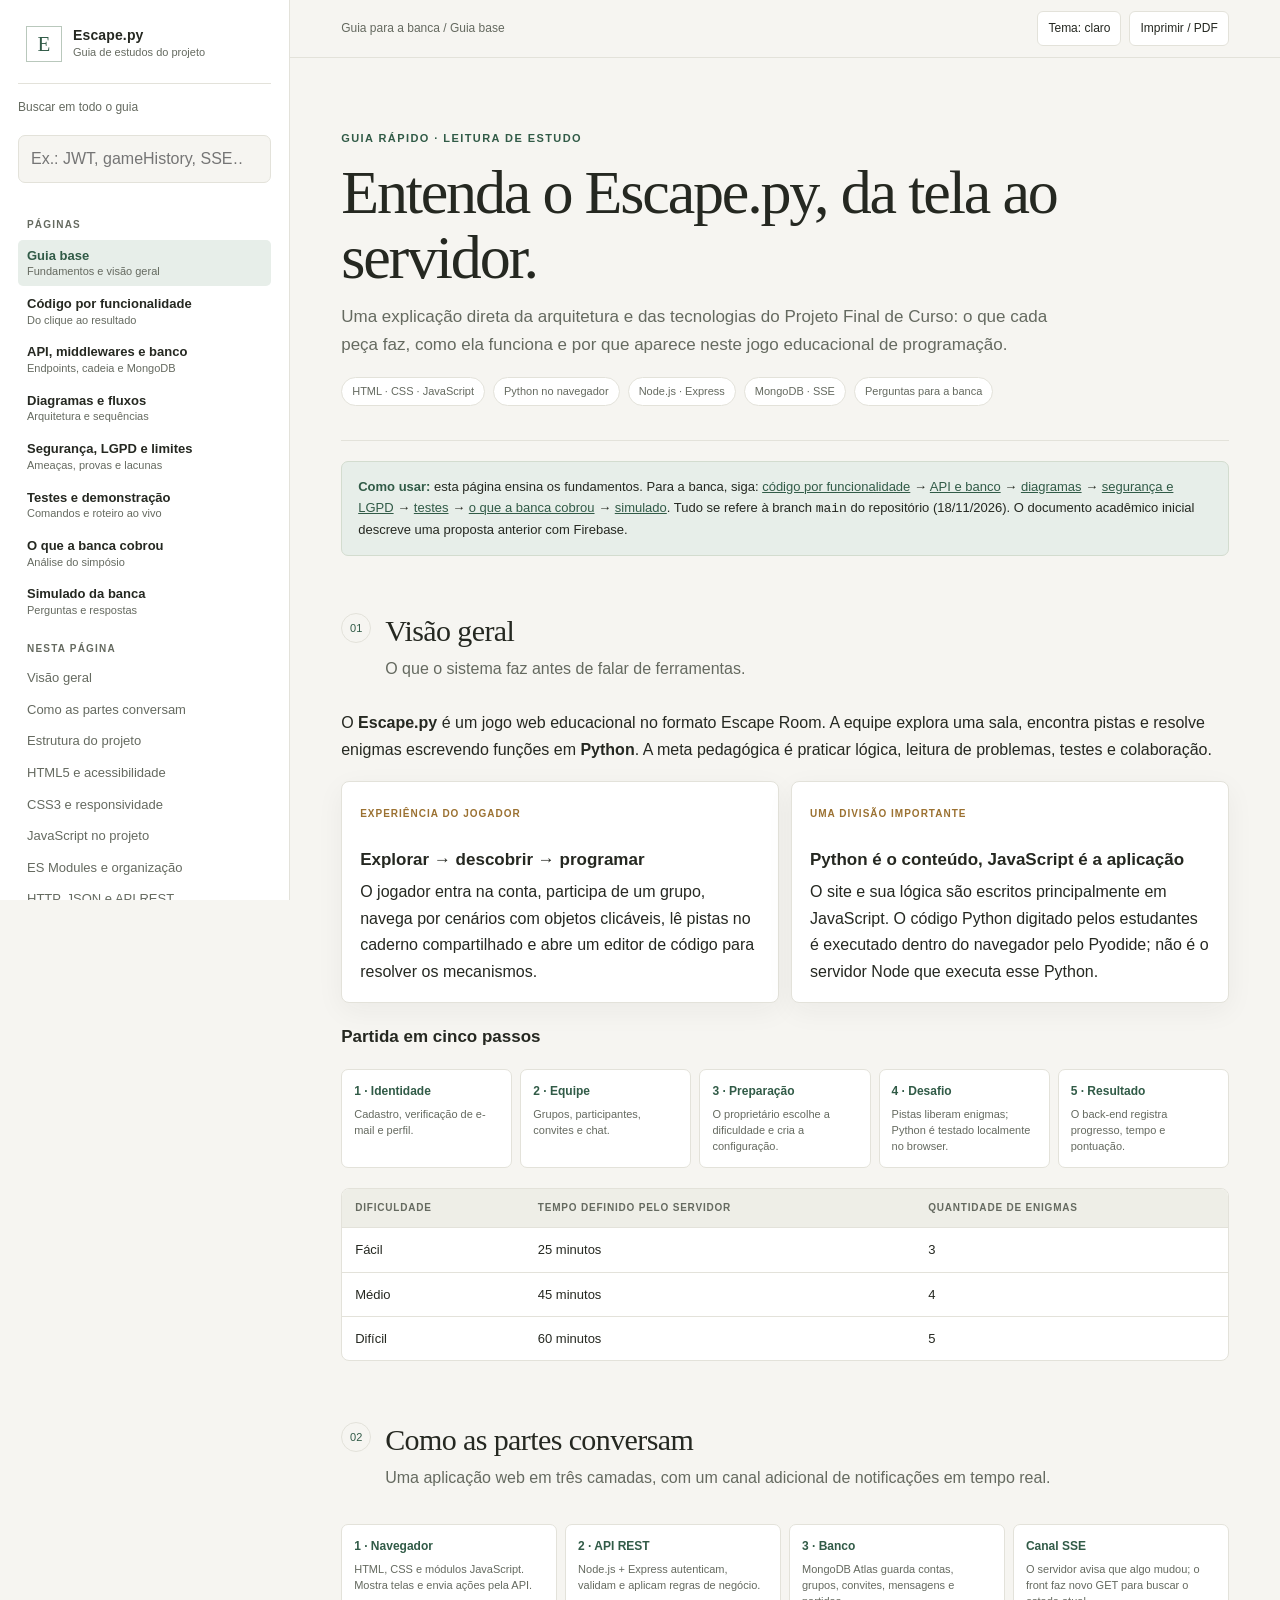
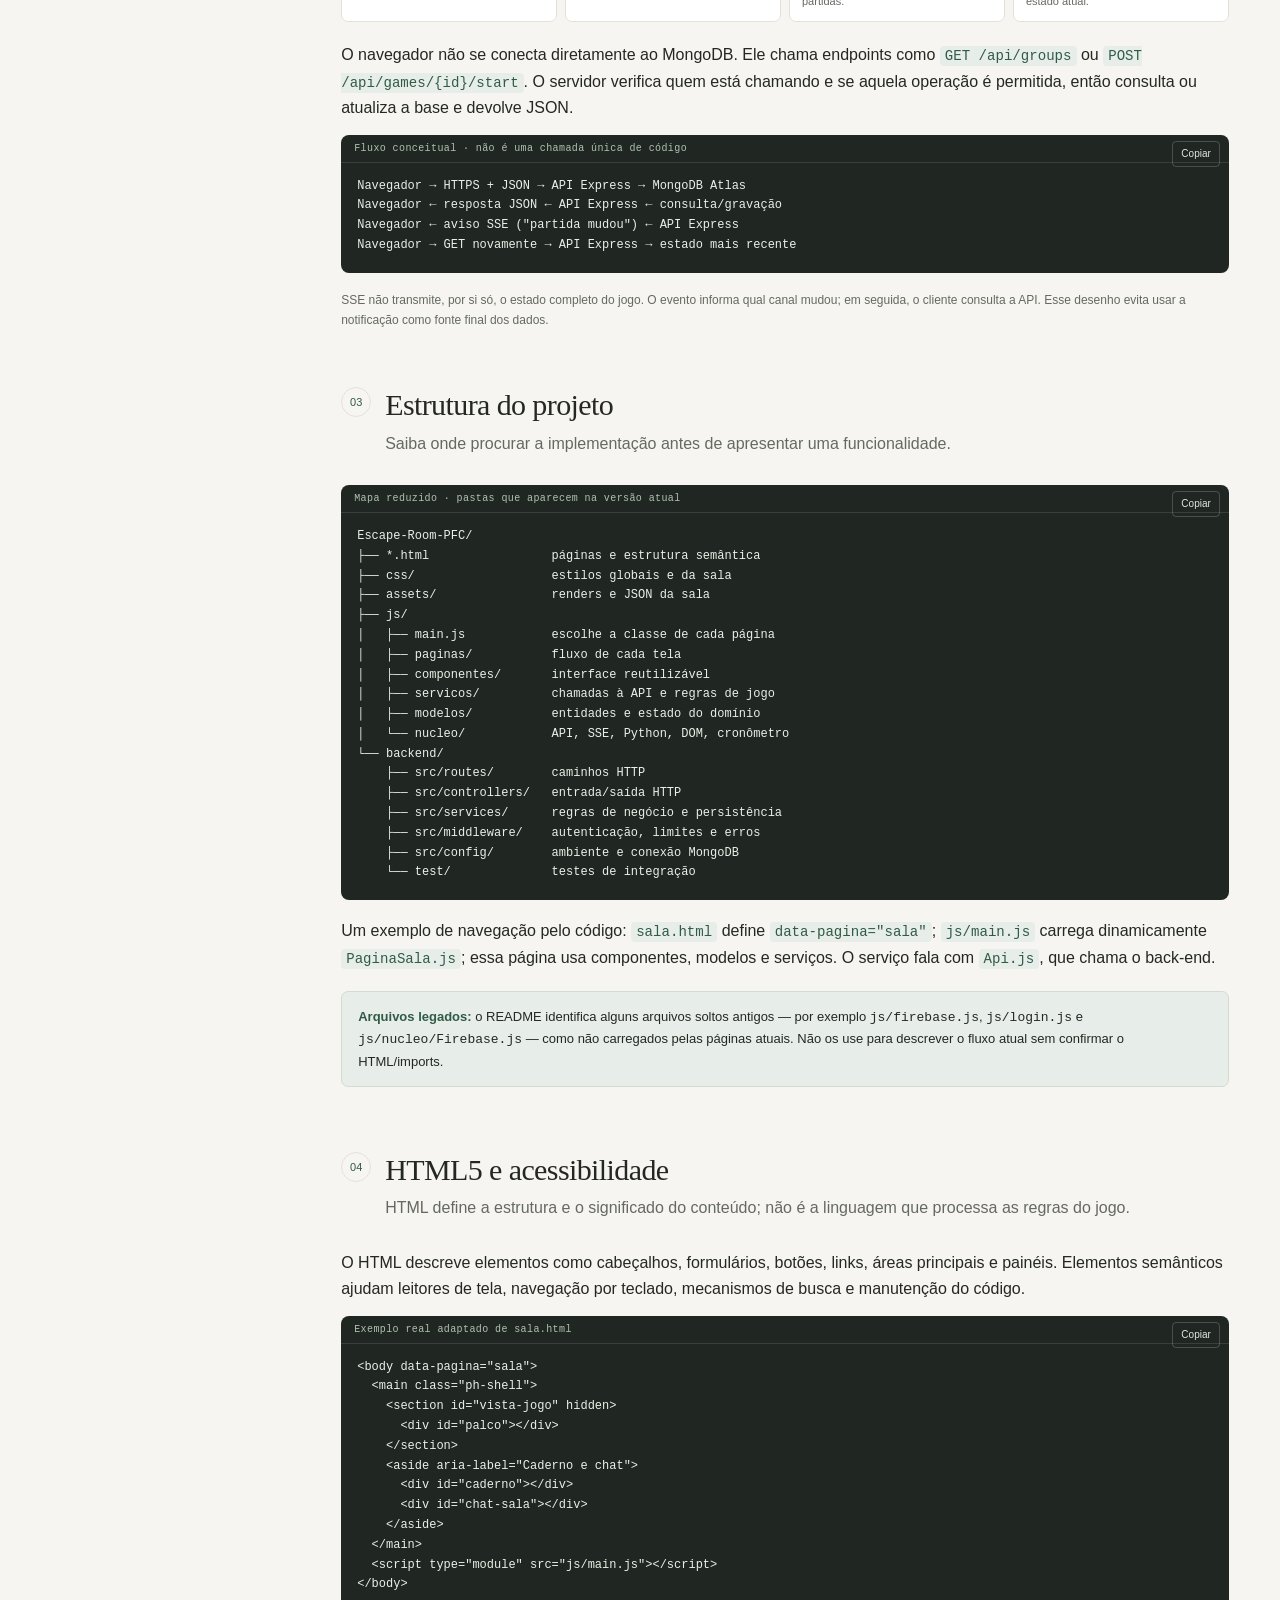
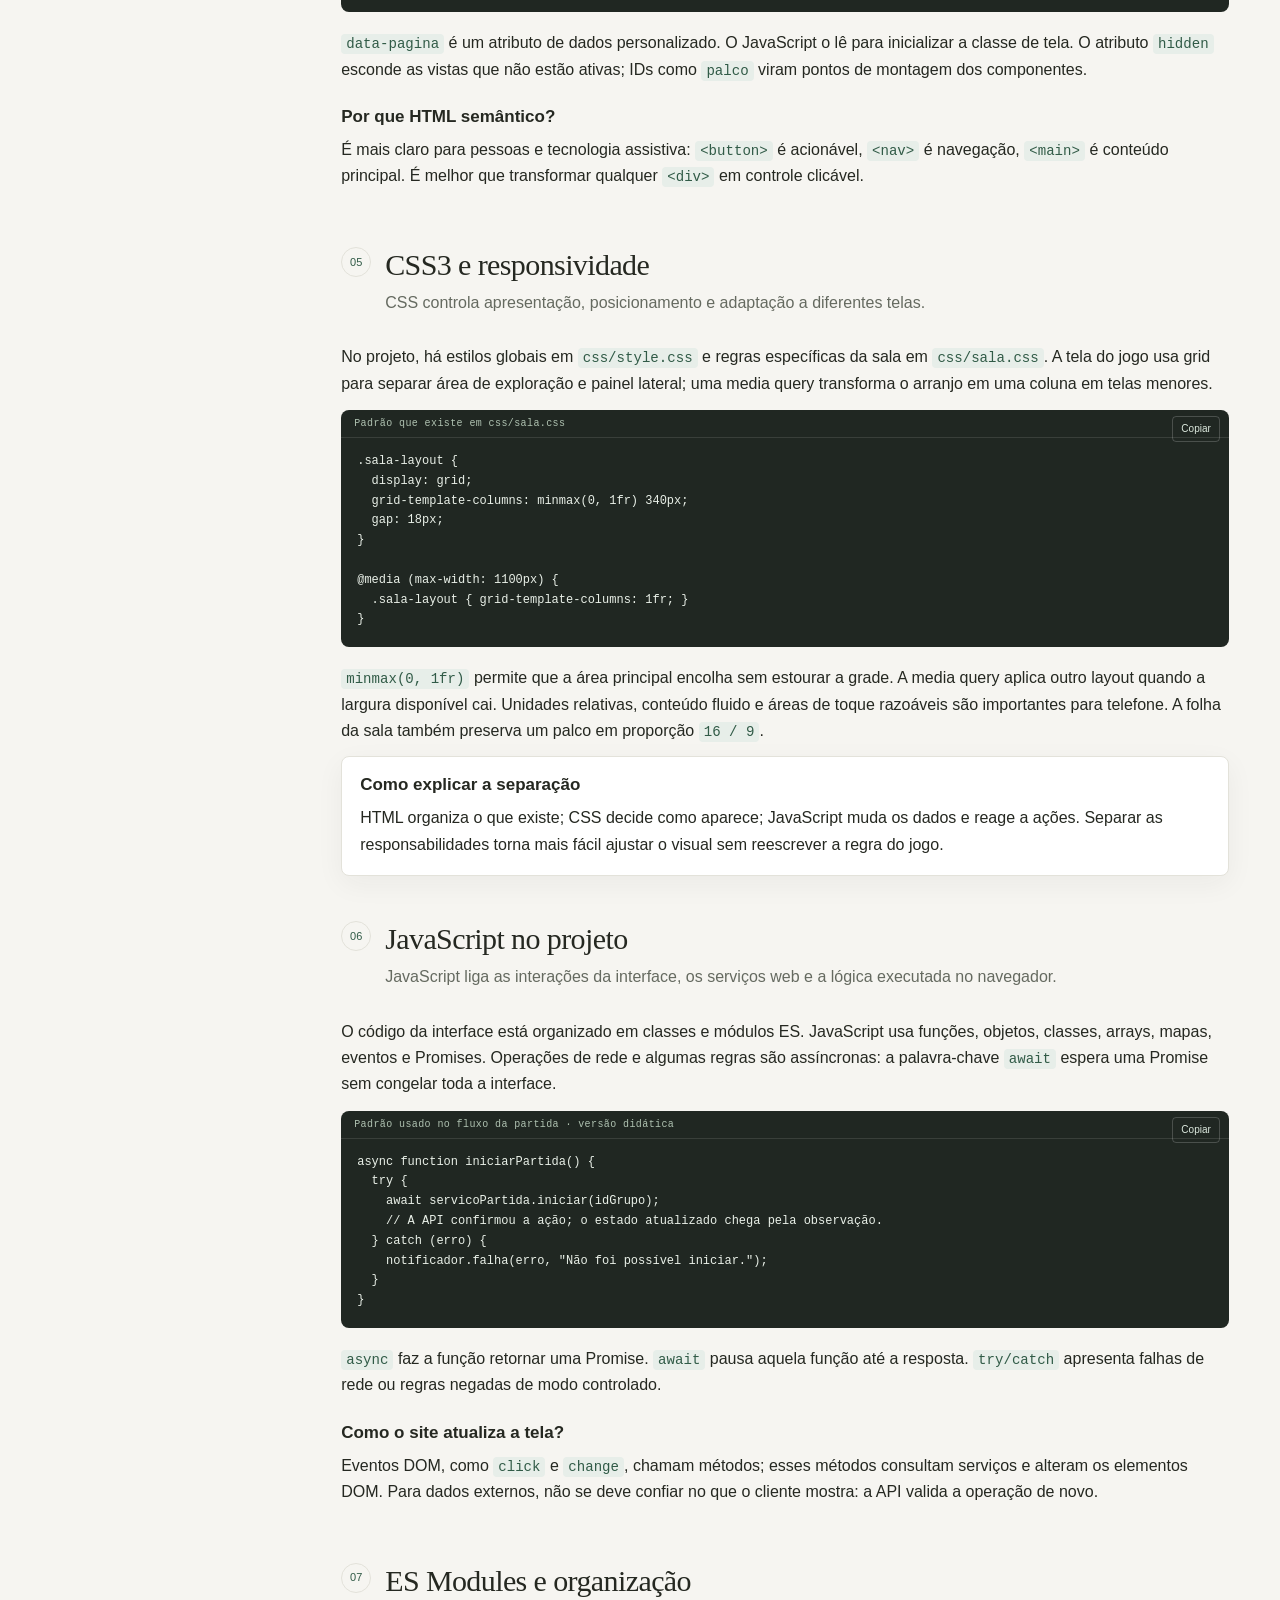
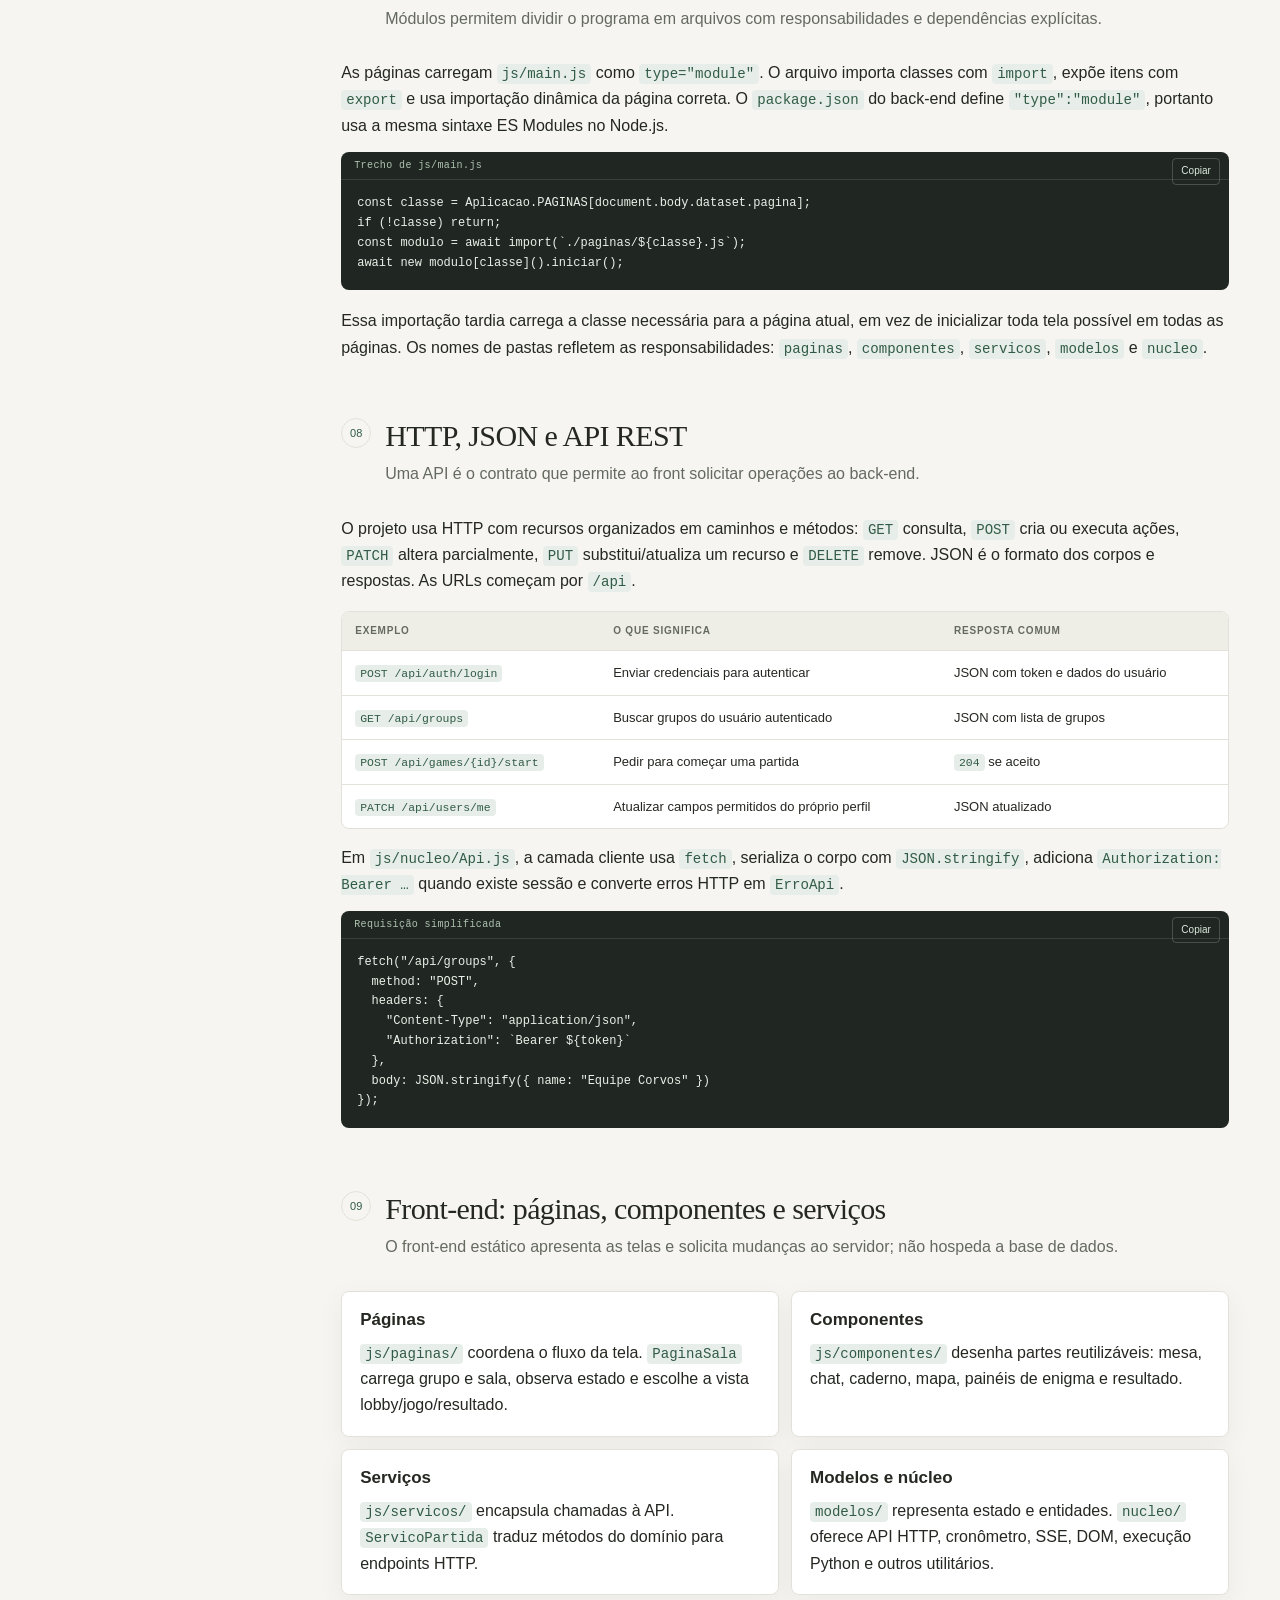
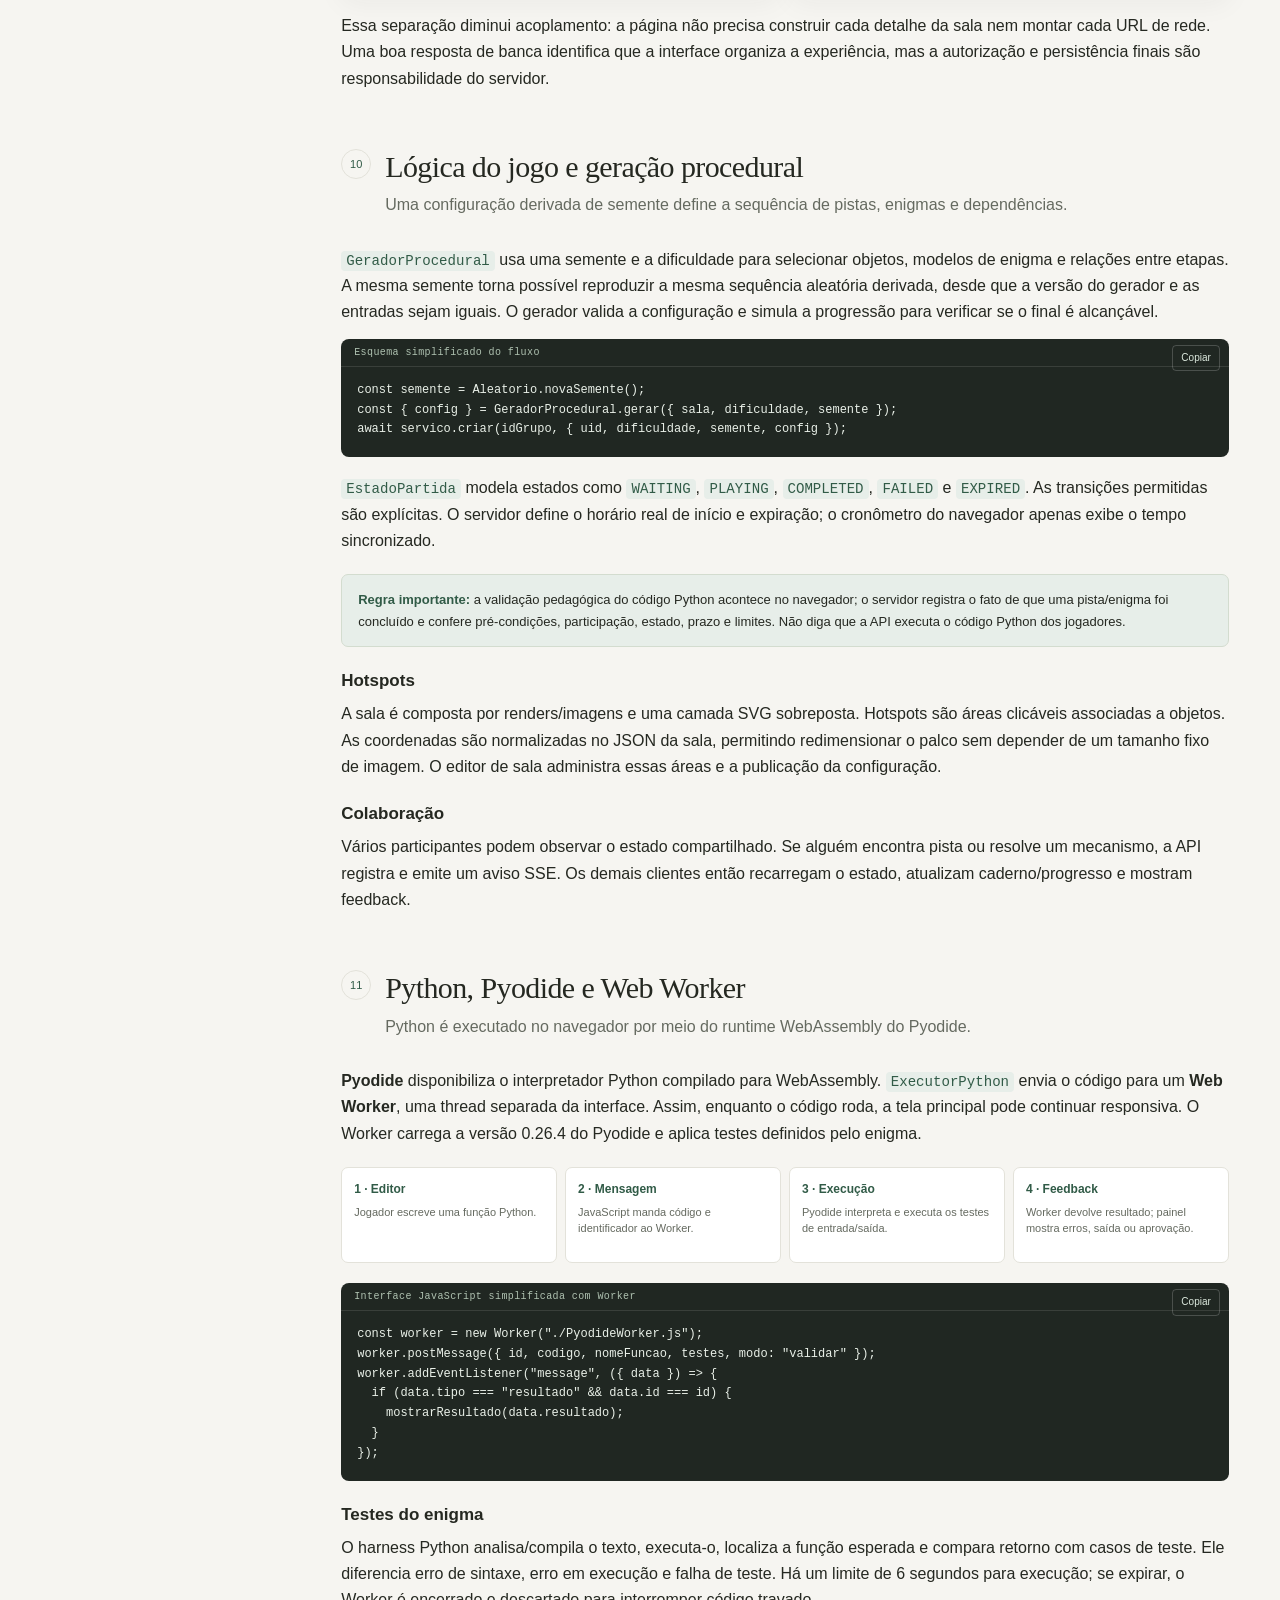
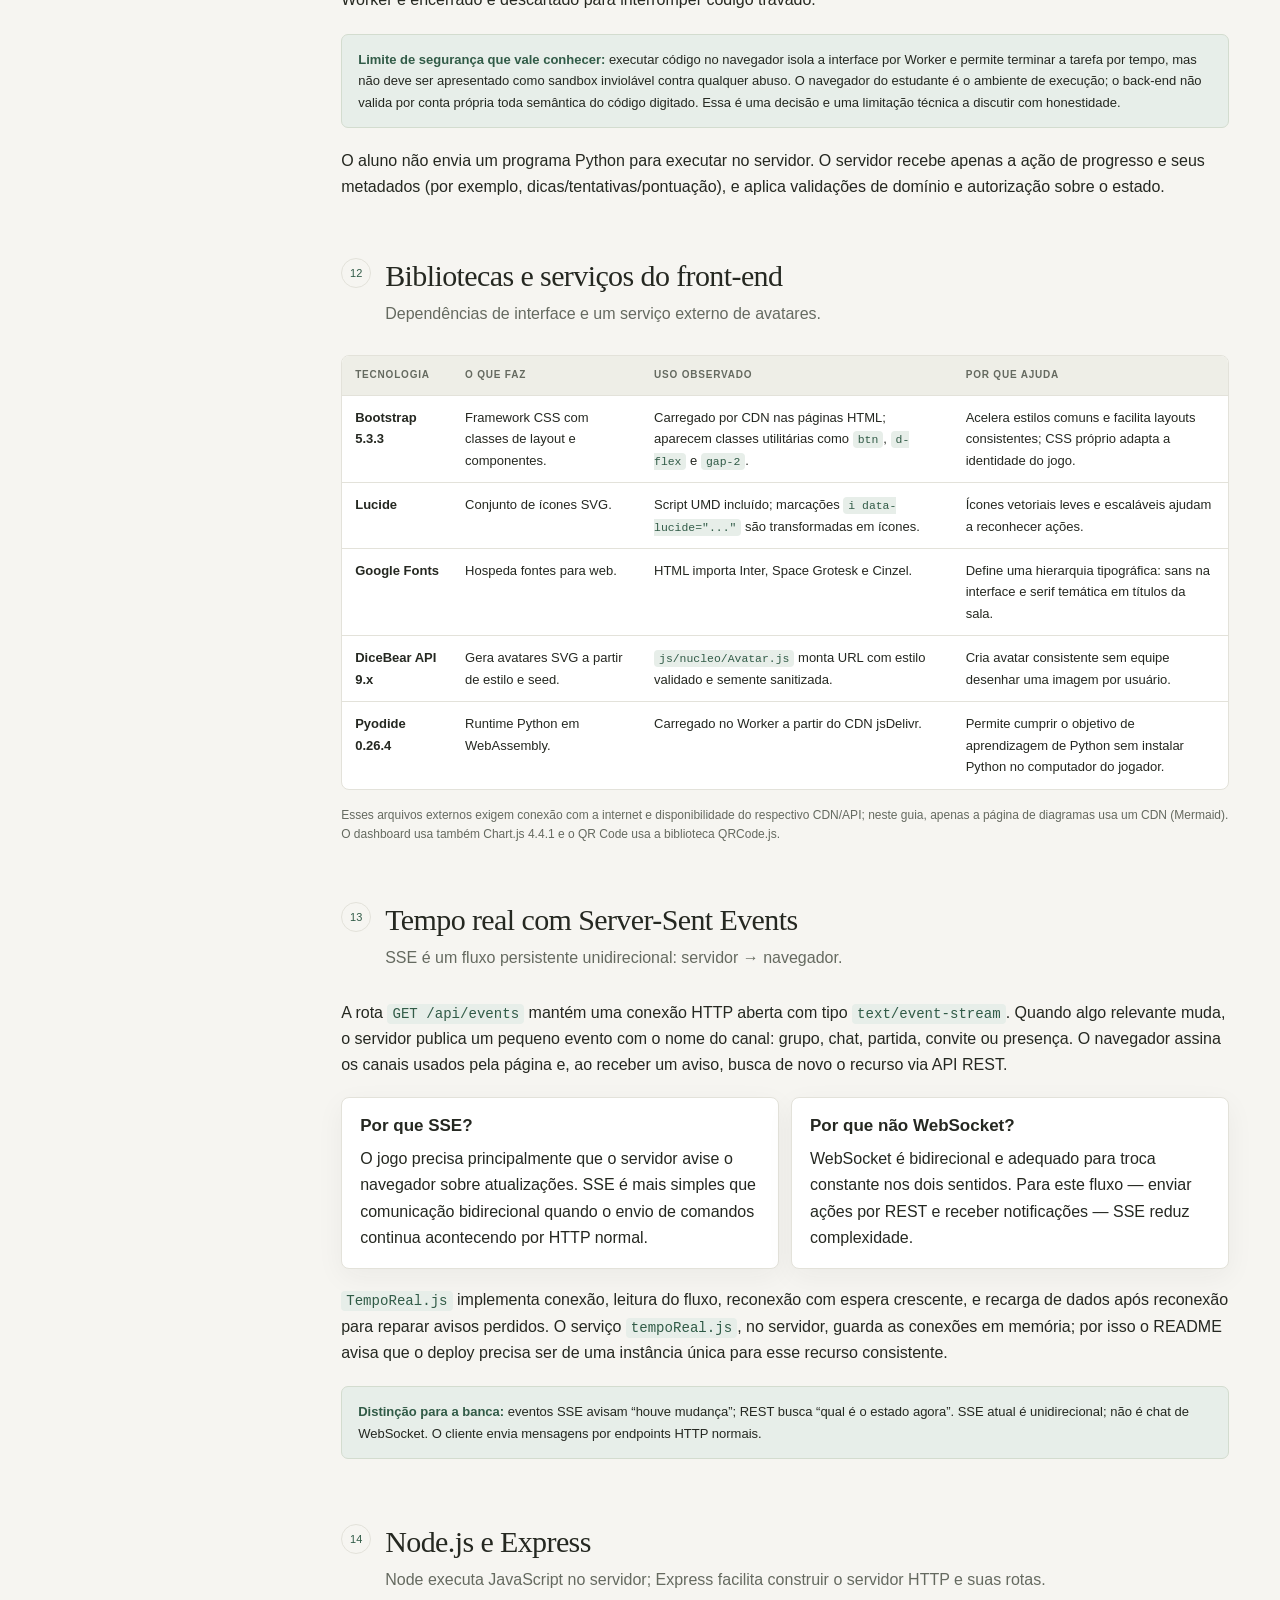
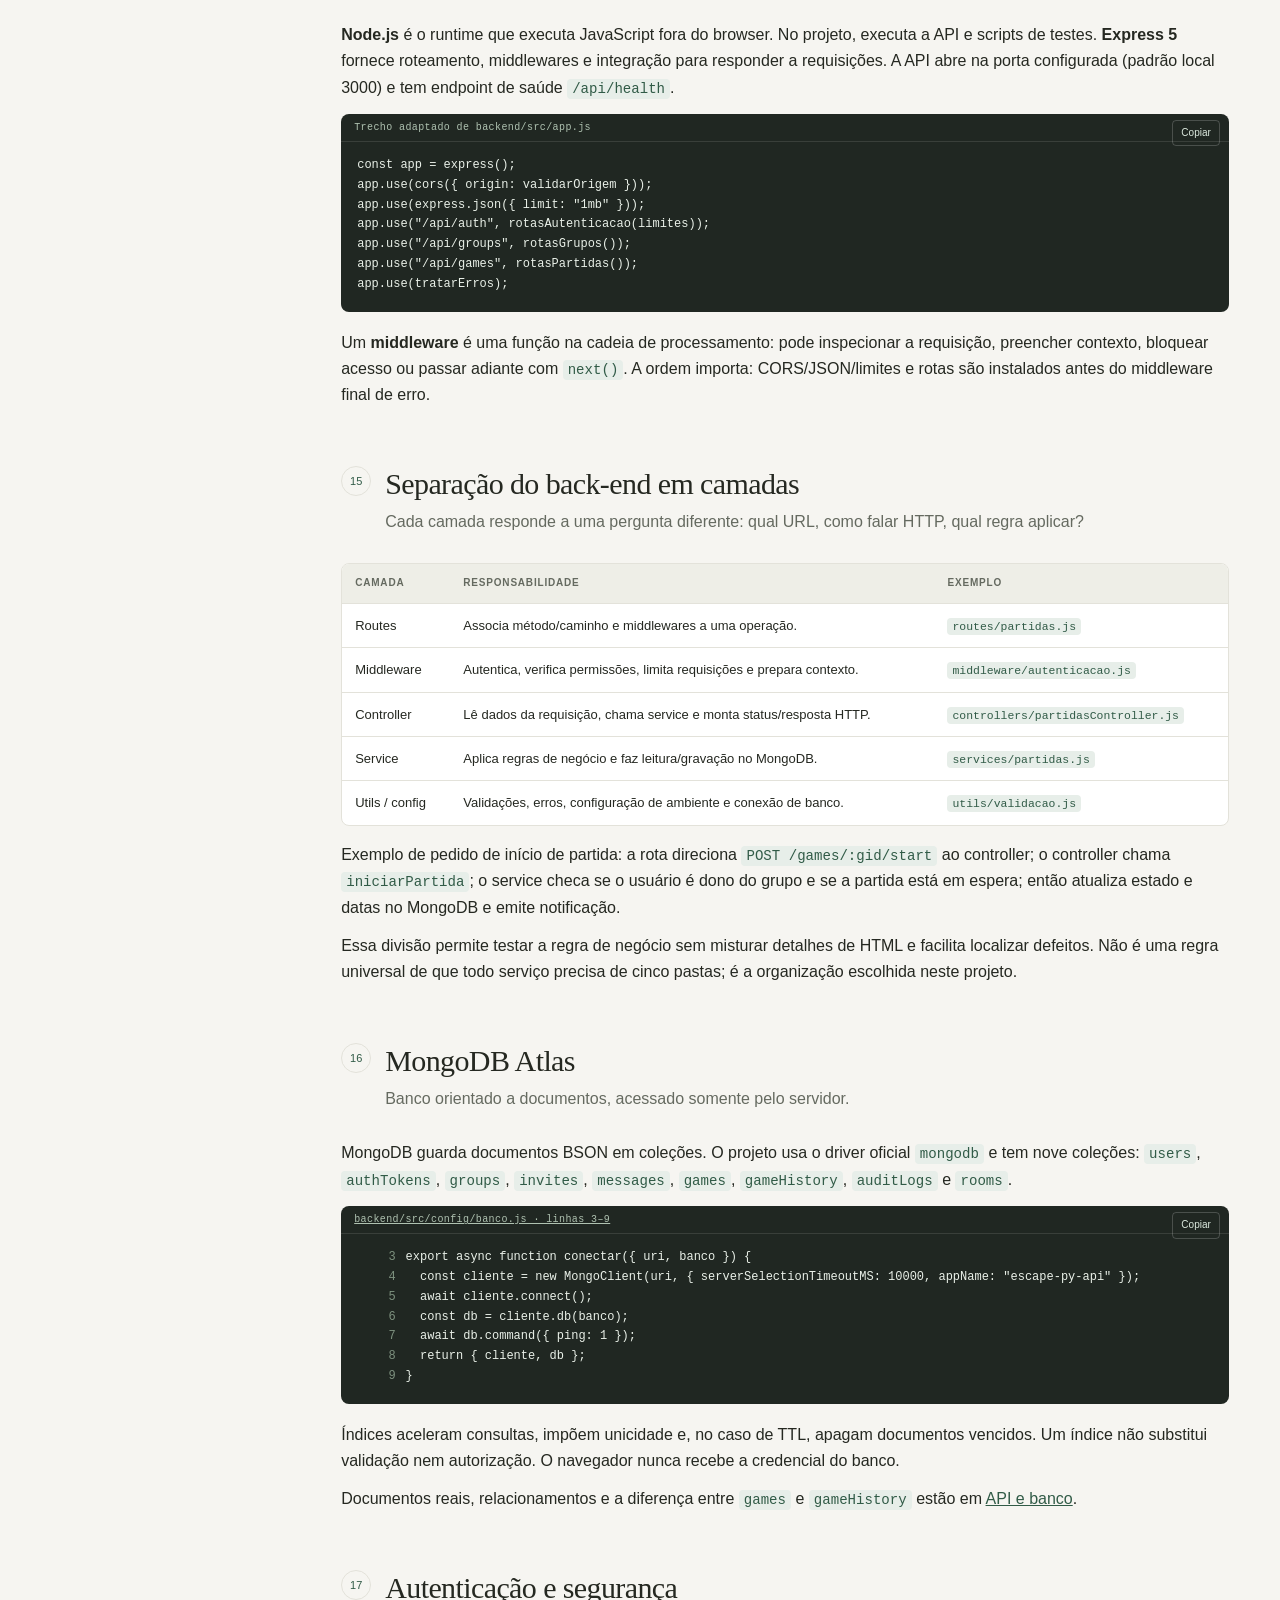
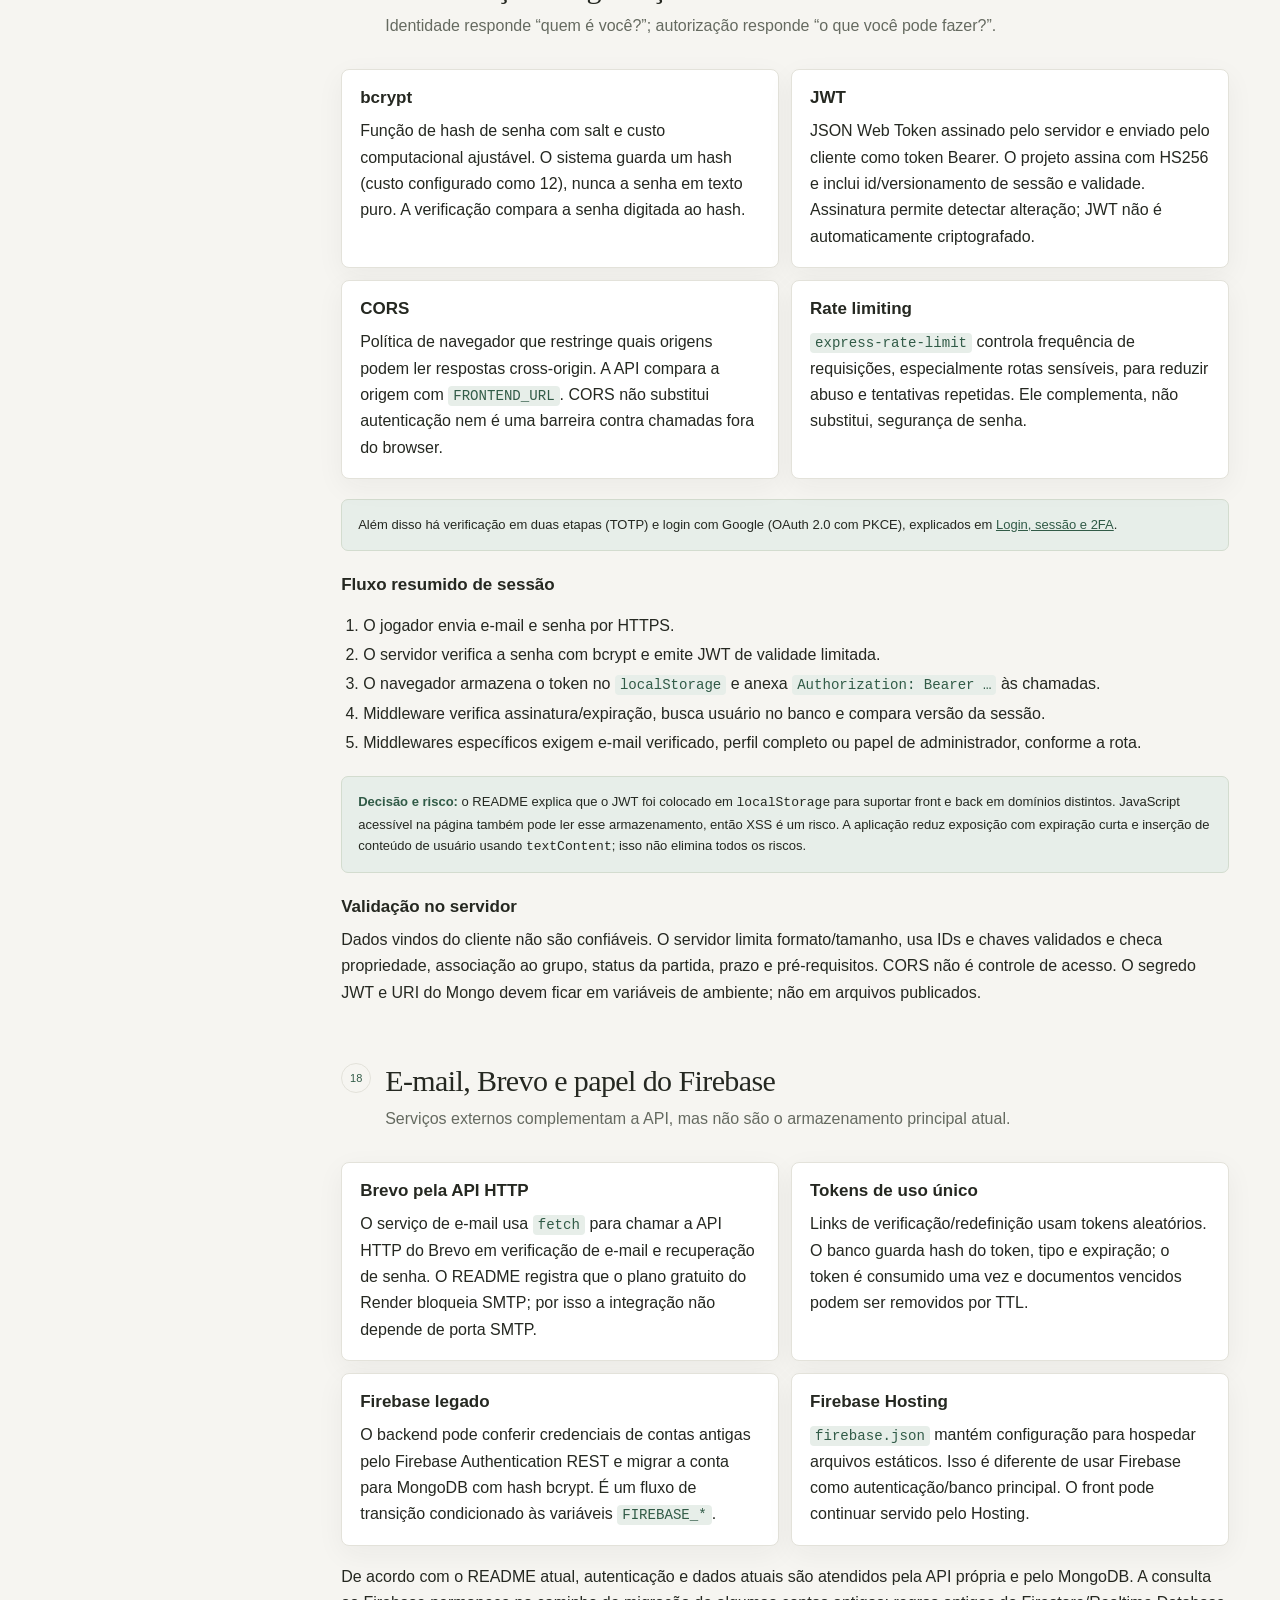
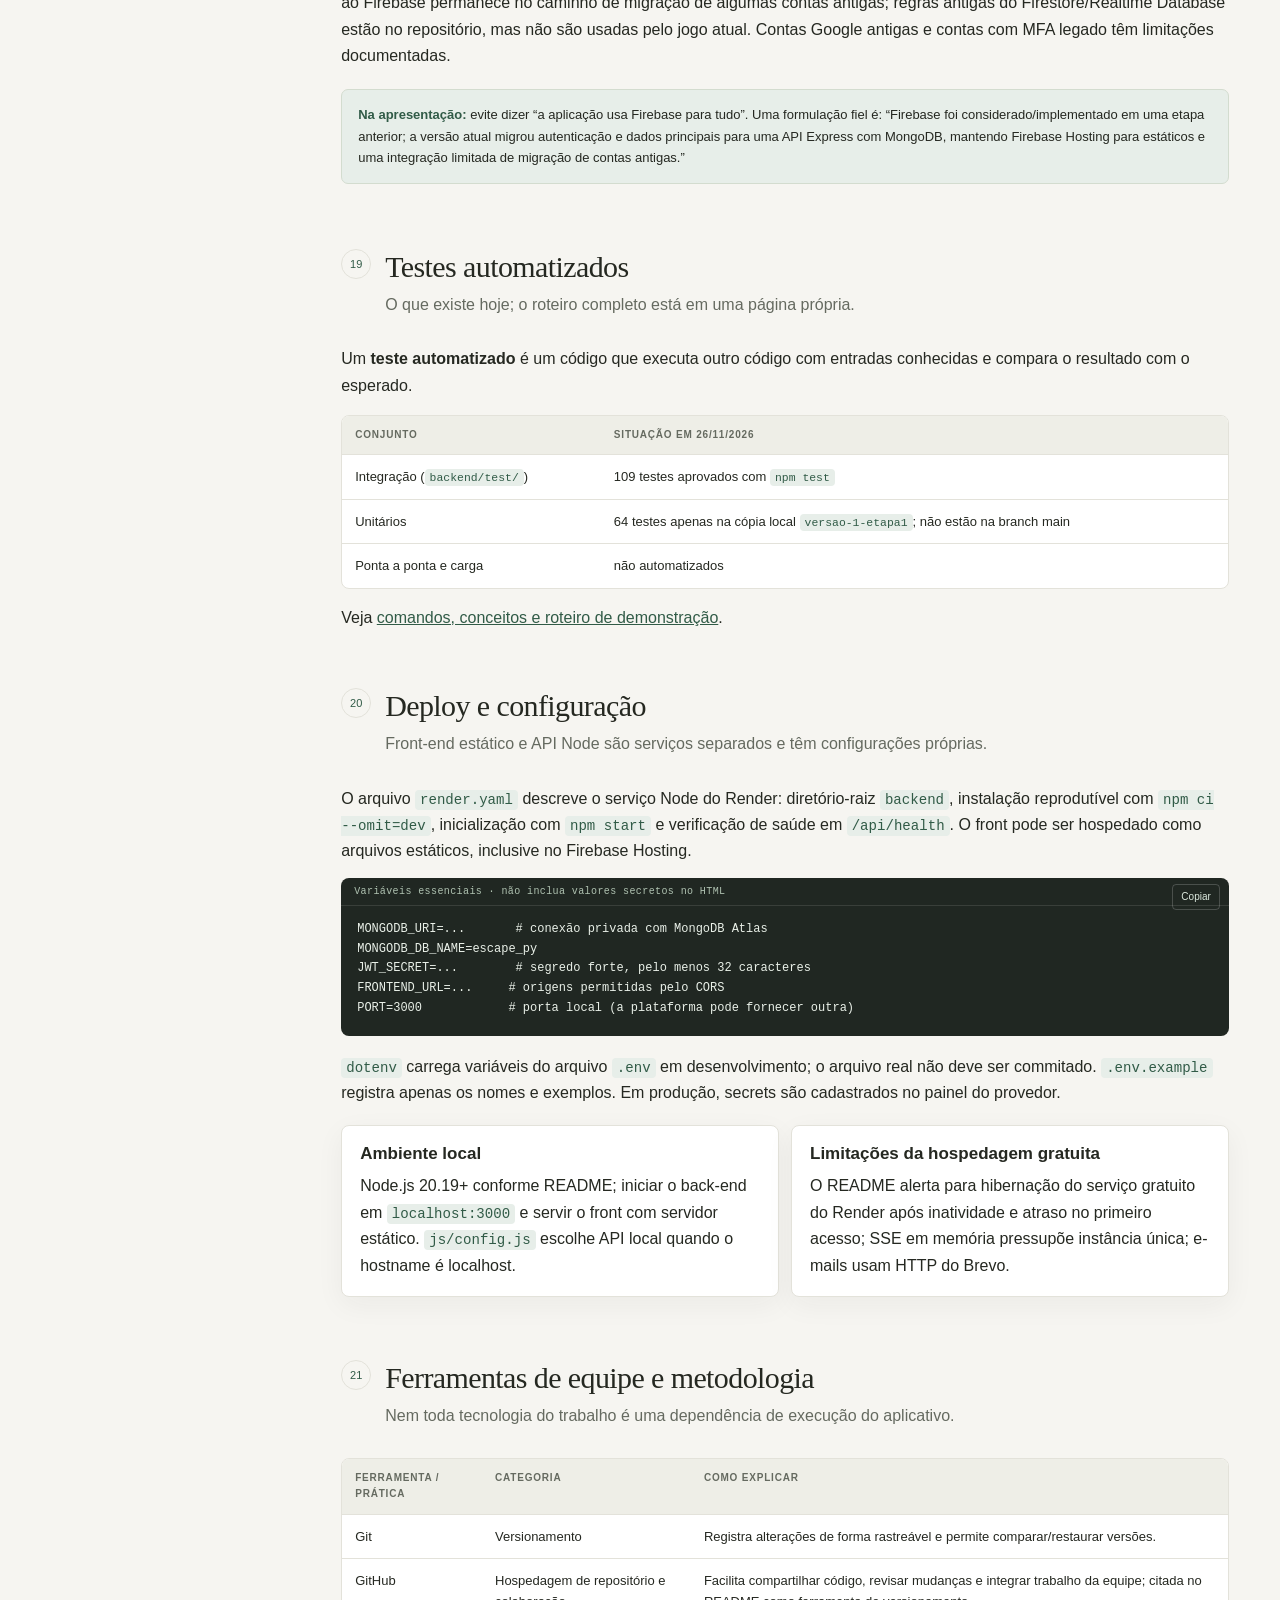
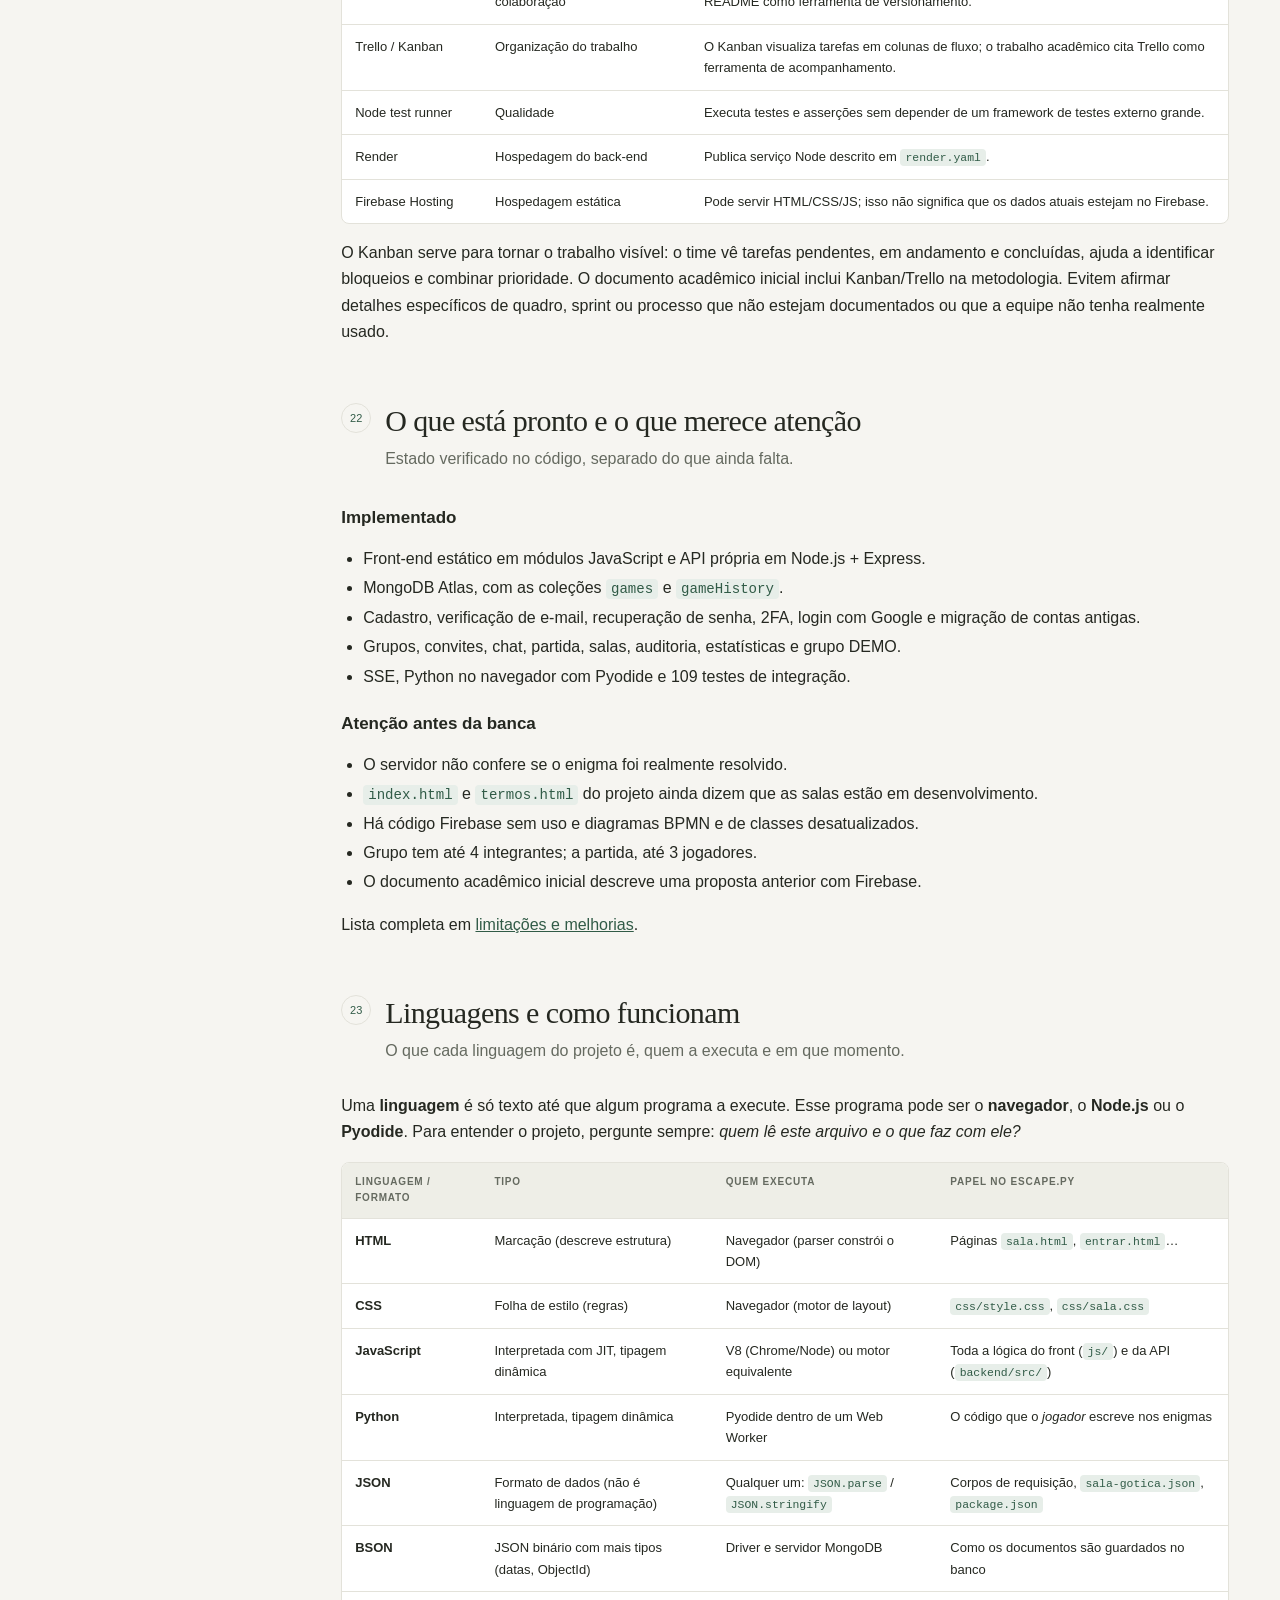
==== commit 2bdb66c5: "Add files via upload" ====
--- a/index.html
+++ b/index.html
@@ -1,689 +1,638 @@
-<!doctype html>
-<html lang="pt-BR" data-tema="claro">
-<head>
-<meta charset="utf-8">
-<meta name="viewport" content="width=device-width, initial-scale=1">
-<meta name="theme-color" content="#f6f5f1">
-<title>Guia de Estudos · Escape.py</title>
-<style>
-:root{color-scheme:light;--bg:#f6f5f1;--paper:#fff;--ink:#252821;--muted:#656a60;--line:#e3e2da;--soft:#eeeee7;--accent:#315b47;--accent-2:#e7eee9;--gold:#9b7131;--code:#202722;--code-ink:#e9f0e8;--shadow:0 8px 28px #2528210d;--sidebar:290px;--sans:Inter,"Segoe UI",Arial,sans-serif;--serif:Georgia,"Times New Roman",serif;--mono:"Cascadia Code",Consolas,monospace}
-*{box-sizing:border-box}html{scroll-behavior:smooth;scroll-padding-top:90px}body{margin:0;background:var(--bg);color:var(--ink);font:16px/1.65 var(--sans)}a{color:var(--accent)}button,input{font:inherit}button{cursor:pointer}::selection{background:#c8d8cc;color:#1b2a20}.layout{min-height:100vh}.sidebar{position:fixed;inset:0 auto 0 0;width:var(--sidebar);padding:22px 18px 28px;background:var(--paper);border-right:1px solid var(--line);overflow:auto;z-index:30}.brand{display:flex;gap:11px;align-items:center;padding:4px 8px 21px;border-bottom:1px solid var(--line);text-decoration:none;color:inherit}.brand-mark{width:36px;height:36px;display:grid;place-items:center;border:1px solid #b9c8bc;color:var(--accent);font-family:var(--serif);font-size:21px}.brand strong{display:block;font:600 14px var(--sans);letter-spacing:.01em}.brand small{display:block;color:var(--muted);font-size:11px}.nav-search{width:100%;margin:17px 0 18px;padding:10px 12px;background:var(--bg);border:1px solid var(--line);border-radius:7px;color:var(--ink);outline:0}.nav-search:focus{border-color:var(--accent);box-shadow:0 0 0 3px #315b471a}.nav-group{margin:16px 0}.nav-title{padding:0 9px;margin:0 0 6px;color:var(--muted);font-size:10px;font-weight:700;letter-spacing:.12em;text-transform:uppercase}.nav-list{display:grid;gap:2px}.nav-list a{padding:6px 9px;border-radius:5px;text-decoration:none;font-size:13px;color:var(--muted);line-height:1.35}.nav-list a:hover,.nav-list a.active{background:var(--accent-2);color:var(--accent)}.nav-list a.active{font-weight:650}.side-foot{margin:24px 8px 0;padding-top:14px;border-top:1px solid var(--line);color:var(--muted);font-size:11px}.main{margin-left:var(--sidebar);min-height:100vh}.topbar{height:58px;display:flex;align-items:center;justify-content:space-between;gap:12px;padding:0 clamp(18px,4vw,56px);background:color-mix(in srgb,var(--bg),transparent 6%);border-bottom:1px solid var(--line);position:sticky;top:0;z-index:20;backdrop-filter:blur(12px)}.crumb{font-size:12px;color:var(--muted)}.top-actions{display:flex;gap:8px}.icon-button,.menu-button{border:1px solid var(--line);background:var(--paper);color:var(--ink);border-radius:6px;padding:7px 10px;font-size:12px}.menu-button{display:none}.content{max-width:1040px;margin:0 auto;padding:42px clamp(18px,4vw,58px) 90px}.intro{padding:24px 0 34px;border-bottom:1px solid var(--line)}.eyebrow{color:var(--accent);font-size:11px;letter-spacing:.13em;text-transform:uppercase;font-weight:700}.intro h1{max-width:760px;margin:10px 0 14px;font:500 clamp(36px,5vw,62px)/1.04 var(--serif);letter-spacing:-.035em}.intro p{max-width:740px;color:var(--muted);font-size:17px}.intro-tags{display:flex;flex-wrap:wrap;gap:8px;margin-top:18px}.tag{border:1px solid var(--line);background:var(--paper);border-radius:99px;padding:4px 10px;font-size:11px;color:var(--muted)}.note{margin:20px 0;padding:14px 16px;border:1px solid #d3dccf;background:var(--accent-2);border-radius:7px;color:var(--ink);font-size:13px}.note strong{color:var(--accent)}.section{padding:37px 0 8px;scroll-margin-top:72px}.section-head{display:flex;gap:14px;align-items:flex-start;margin-bottom:16px}.section-number{flex:none;width:30px;height:30px;display:grid;place-items:center;border:1px solid var(--line);border-radius:50%;font-size:11px;color:var(--accent)}h2{margin:0;font:500 30px/1.17 var(--serif);letter-spacing:-.02em}h3{margin:23px 0 8px;font-size:17px;line-height:1.35}h4{margin:15px 0 5px;font-size:14px}p{margin:8px 0 12px}.lede{max-width:760px;color:var(--muted)}.grid{display:grid;grid-template-columns:repeat(2,minmax(0,1fr));gap:12px;margin:18px 0}.panel{min-width:0;padding:17px 18px;background:var(--paper);border:1px solid var(--line);border-radius:8px;box-shadow:var(--shadow)}.panel h3:first-child{margin-top:0}.panel p:last-child{margin-bottom:0}.panel .kicker{font-size:10px;font-weight:700;letter-spacing:.1em;text-transform:uppercase;color:var(--gold)}.flow{display:grid;grid-template-columns:repeat(5,minmax(0,1fr));gap:8px;margin:20px 0}.flow-step{min-height:96px;padding:12px;background:var(--paper);border:1px solid var(--line);border-radius:7px}.flow-step b{display:block;font-size:12px;color:var(--accent);margin-bottom:5px}.flow-step span{display:block;font-size:11px;color:var(--muted);line-height:1.45}.table-wrap{overflow:auto;margin:16px 0;border:1px solid var(--line);border-radius:8px;background:var(--paper)}table{border-collapse:collapse;width:100%;min-width:560px;font-size:13px}th,td{text-align:left;vertical-align:top;padding:11px 13px;border-bottom:1px solid var(--line)}th{font-size:10px;text-transform:uppercase;letter-spacing:.08em;color:var(--muted);background:var(--soft)}tr:last-child td{border-bottom:0}td code, p code, li code{font: .88em var(--mono);color:var(--accent);background:var(--accent-2);padding:2px 5px;border-radius:4px}.codebox{position:relative;margin:13px 0 18px;border-radius:8px;overflow:hidden;background:var(--code);color:var(--code-ink)}.code-label{padding:8px 13px;color:#afc2b1;border-bottom:1px solid #ffffff1c;font:10px var(--mono);letter-spacing:.04em}.copy{position:absolute;right:9px;top:6px;padding:4px 8px;border:1px solid #ffffff30;border-radius:4px;background:transparent;color:#dce9de;font-size:10px}.copy:hover{background:#ffffff12}pre{margin:0;padding:14px 16px 17px;overflow:auto;font:12px/1.65 var(--mono);tab-size:2}pre code{color:inherit;background:none;padding:0;border-radius:0}.token-comment{color:#91a395}.token-key{color:#c6d99a}.token-string{color:#e5bc8b}.small{font-size:12px;color:var(--muted)}.qa-list{display:grid;gap:8px;margin:14px 0}.qa{border:1px solid var(--line);border-radius:7px;background:var(--paper);overflow:hidden}.qa summary{position:relative;list-style:none;padding:13px 42px 13px 15px;font-size:13px;font-weight:600;cursor:pointer}.qa summary::-webkit-details-marker{display:none}.qa summary:after{content:"+";position:absolute;right:16px;top:10px;color:var(--accent);font-size:19px;font-weight:400}.qa[open] summary:after{content:"−"}.qa .answer{padding:0 15px 14px;color:var(--muted);font-size:13px}.qa .answer p:last-child{margin-bottom:0}.checklist{list-style:none;padding:0;margin:12px 0}.checklist li{position:relative;padding:5px 0 5px 23px;font-size:13px}.checklist li:before{content:"✓";position:absolute;left:0;color:var(--accent);font-weight:700}.mini-label{display:inline-block;padding:2px 6px;border-radius:3px;background:var(--soft);color:var(--muted);font:10px var(--mono)}.back-top{display:inline-block;margin-top:14px;text-decoration:none;font-size:12px}.footer{margin-top:55px;padding-top:18px;border-top:1px solid var(--line);font-size:11px;color:var(--muted)}.hidden-search{display:none!important}.no-results{display:none;margin:20px 0;padding:16px;background:var(--paper);border:1px solid var(--line);border-radius:8px;color:var(--muted)}.toc-highlight{animation:highlight 1.2s ease-out}@keyframes highlight{0%{background:#e7eee9}100%{background:transparent}}:focus-visible{outline:3px solid #7c9d85;outline-offset:2px}
-html[data-tema="escuro"]{color-scheme:dark;--bg:#171b18;--paper:#202622;--ink:#e8ece7;--muted:#adb6ad;--line:#353e37;--soft:#29322c;--accent:#a6c5ad;--accent-2:#29372e;--gold:#d2b57f;--code:#111613;--code-ink:#e9f0e8;--shadow:0 8px 28px #0002}html[data-tema="escuro"] .note{border-color:#415a48}html[data-tema="escuro"] .section-number{color:var(--accent)}
-@media(max-width:960px){:root{--sidebar:260px}.flow{grid-template-columns:repeat(3,minmax(0,1fr))}}
-@media(max-width:760px){.sidebar{transform:translateX(-105%);transition:transform .22s ease;width:min(84vw,310px);box-shadow:var(--shadow)}body.menu-open .sidebar{transform:translateX(0)}body.menu-open:after{content:"";position:fixed;inset:0;background:#1118;z-index:25}.main{margin-left:0}.menu-button{display:inline-block}.topbar{padding:0 14px}.content{padding:27px 18px 65px}.intro{padding-top:15px}.intro h1{font-size:43px}.intro p{font-size:15px}.grid{grid-template-columns:1fr}.flow{grid-template-columns:repeat(2,minmax(0,1fr))}.flow-step{min-height:80px}.section{padding-top:29px}h2{font-size:27px}.topbar .crumb{font-size:11px}}
-@media(max-width:390px){.intro h1{font-size:36px}.flow{grid-template-columns:1fr}.top-actions{gap:5px}.icon-button,.menu-button{padding:7px 8px}}
-@media(prefers-reduced-motion:reduce){*,*:before,*:after{scroll-behavior:auto!important;transition:none!important;animation:none!important}}
-@media print{.sidebar,.topbar,.copy,.back-top{display:none!important}.main{margin:0}.content{max-width:none;padding:0}.section{break-inside:avoid}.qa{break-inside:avoid}body{background:#fff;color:#111}.panel,.qa,.table-wrap{box-shadow:none}}
-</style>
-</head>
-<body>
-<div class="layout">
-<aside class="sidebar" id="sidebar" aria-label="Navegação do guia">
-  <a class="brand" href="#inicio"><span class="brand-mark" aria-hidden="true">E</span><span><strong>Escape.py</strong><small>Guia de estudos do projeto</small></span></a>
-  <label class="small" for="busca" style="display:block;margin-top:14px">Encontre um tópico</label>
-  <input id="busca" class="nav-search" type="search" placeholder="Ex.: JWT, Pyodide, API…" autocomplete="off">
-  <nav id="navegacao">
-    <div class="nav-group"><p class="nav-title">Comece aqui</p><div class="nav-list"><a href="#visao-geral">Visão geral</a><a href="#arquitetura">Como as partes conversam</a><a href="#estrutura">Estrutura do projeto</a></div></div>
-    <div class="nav-group"><p class="nav-title">Aprenda a base</p><div class="nav-list"><a href="#linguagens">Linguagens e como funcionam</a><a href="#aprenda-js">JavaScript do zero</a><a href="#aprenda-backend">Back-end do zero</a><a href="#rastreio">Rastreando uma requisição</a></div></div>
-    <div class="nav-group"><p class="nav-title">Fundamentos web</p><div class="nav-list"><a href="#html">HTML5 e acessibilidade</a><a href="#css">CSS3 e responsividade</a><a href="#javascript">JavaScript no projeto</a><a href="#esmodules">ES Modules e organização</a><a href="#http-api">HTTP, JSON e API REST</a></div></div>
-    <div class="nav-group"><p class="nav-title">Front-end do jogo</p><div class="nav-list"><a href="#frontend-arquitetura">Páginas e componentes</a><a href="#partida">Lógica da partida</a><a href="#python-browser">Python, Pyodide e Worker</a><a href="#bibliotecas-web">Bootstrap, Lucide e DiceBear</a><a href="#tempo-real">Tempo real com SSE</a></div></div>
-    <div class="nav-group"><p class="nav-title">Back-end e dados</p><div class="nav-list"><a href="#node-express">Node.js e Express</a><a href="#camadas">Rotas, controllers e services</a><a href="#mongodb">MongoDB Atlas</a><a href="#auth-seguranca">Autenticação e segurança</a><a href="#email">E-mail, Brevo e migração</a></div></div>
-    <div class="nav-group"><p class="nav-title">Entrega e avaliação</p><div class="nav-list"><a href="#testes">Testes automatizados</a><a href="#deploy">Deploy e configuração</a><a href="#ferramentas">Ferramentas e metodologia</a><a href="#estado-atual">O que está pronto / pontos de atenção</a><a href="#perguntas">Perguntas da banca</a><a href="#glossario">Glossário rápido</a></div></div>
-  </nav>
-  <div class="side-foot">Material de estudo baseado nos arquivos atuais do repositório. Revise com a equipe antes da apresentação.</div>
-</aside>
-<main class="main" id="inicio">
-  <header class="topbar"><div style="display:flex;align-items:center;gap:10px"><button class="menu-button" id="menu-toggle" aria-label="Abrir navegação" aria-expanded="false">☰</button><span class="crumb">Documentação / Guia para a banca</span></div><div class="top-actions"><button class="icon-button" id="tema-toggle" type="button" aria-label="Alternar tema">Tema: claro</button><button class="icon-button" type="button" onclick="window.print()">Imprimir / PDF</button></div></header>
-  <article class="content">
-    <header class="intro">
-      <span class="eyebrow">Guia rápido · leitura de estudo</span>
-      <h1>Entenda o Escape.py, da tela ao servidor.</h1>
-      <p>Uma explicação direta da arquitetura e das tecnologias do Projeto Final de Curso: o que cada peça faz, como ela funciona e por que aparece neste jogo educacional de programação.</p>
-      <div class="intro-tags"><span class="tag">HTML · CSS · JavaScript</span><span class="tag">Python no navegador</span><span class="tag">Node.js · Express</span><span class="tag">MongoDB · SSE</span><span class="tag">Perguntas para a banca</span></div>
-    </header>
-    <div class="note"><strong>Importante:</strong> este guia foi escrito em português brasileiro e baseado no código/README da pasta do projeto. O documento acadêmico inicial descreve uma proposta anterior com Firebase; a versão atual tem API própria em Node/Express e MongoDB. Consulte <code>versao-1-etapa1/README.md</code> como referência do estado implementado e use a seção <a href="#estado-atual">“O que está pronto”</a> para explicar as diferenças com cuidado.</div>
-    <div class="no-results" id="sem-resultados">Nenhum tópico corresponde à busca. Tente outro termo.</div>
-
-    <section class="section" id="visao-geral" data-title="Visão geral">
-      <div class="section-head"><span class="section-number">01</span><div><h2>Visão geral</h2><p class="lede">O que o sistema faz antes de falar de ferramentas.</p></div></div>
-      <p>O <strong>Escape.py</strong> é um jogo web educacional no formato Escape Room. A equipe explora uma sala, encontra pistas e resolve enigmas escrevendo funções em <strong>Python</strong>. A meta pedagógica é praticar lógica, leitura de problemas, testes e colaboração.</p>
-      <div class="grid">
-        <div class="panel"><span class="kicker">Experiência do jogador</span><h3>Explorar → descobrir → programar</h3><p>O jogador entra na conta, participa de um grupo, navega por cenários com objetos clicáveis, lê pistas no caderno compartilhado e abre um editor de código para resolver os mecanismos.</p></div>
-        <div class="panel"><span class="kicker">Uma divisão importante</span><h3>Python é o conteúdo, JavaScript é a aplicação</h3><p>O site e sua lógica são escritos principalmente em JavaScript. O código Python digitado pelos estudantes é executado dentro do navegador pelo Pyodide; não é o servidor Node que executa esse Python.</p></div>
-      </div>
-      <h3>Partida em cinco passos</h3>
-      <div class="flow" aria-label="Fluxo resumido da partida"><div class="flow-step"><b>1 · Identidade</b><span>Cadastro, verificação de e-mail e perfil.</span></div><div class="flow-step"><b>2 · Equipe</b><span>Grupos, participantes, convites e chat.</span></div><div class="flow-step"><b>3 · Preparação</b><span>O proprietário escolhe a dificuldade e cria a configuração.</span></div><div class="flow-step"><b>4 · Desafio</b><span>Pistas liberam enigmas; Python é testado localmente no browser.</span></div><div class="flow-step"><b>5 · Resultado</b><span>O back-end registra progresso, tempo e pontuação.</span></div></div>
-      <div class="table-wrap"><table><thead><tr><th>Dificuldade</th><th>Tempo definido pelo servidor</th><th>Quantidade de enigmas</th></tr></thead><tbody><tr><td>Fácil</td><td>25 minutos</td><td>3</td></tr><tr><td>Médio</td><td>45 minutos</td><td>4</td></tr><tr><td>Difícil</td><td>60 minutos</td><td>5</td></tr></tbody></table></div>
-    </section>
-
-    <section class="section" id="arquitetura" data-title="Como as partes conversam">
-      <div class="section-head"><span class="section-number">02</span><div><h2>Como as partes conversam</h2><p class="lede">Uma aplicação web em três camadas, com um canal adicional de notificações em tempo real.</p></div></div>
-      <div class="flow" style="grid-template-columns:repeat(4,minmax(0,1fr))"><div class="flow-step"><b>1 · Navegador</b><span>HTML, CSS e módulos JavaScript. Mostra telas e envia ações pela API.</span></div><div class="flow-step"><b>2 · API REST</b><span>Node.js + Express autenticam, validam e aplicam regras de negócio.</span></div><div class="flow-step"><b>3 · Banco</b><span>MongoDB Atlas guarda contas, grupos, convites, mensagens e partidas.</span></div><div class="flow-step"><b>Canal SSE</b><span>O servidor avisa que algo mudou; o front faz novo GET para buscar o estado atual.</span></div></div>
-      <p>O navegador não se conecta diretamente ao MongoDB. Ele chama endpoints como <code>GET /api/groups</code> ou <code>POST /api/games/{id}/start</code>. O servidor verifica quem está chamando e se aquela operação é permitida, então consulta ou atualiza a base e devolve JSON.</p>
-      <div class="codebox"><div class="code-label">Fluxo conceitual · não é uma chamada única de código</div><button class="copy" type="button">Copiar</button><pre><code>Navegador → HTTPS + JSON → API Express → MongoDB Atlas
-Navegador ← resposta JSON ← API Express ← consulta/gravação
-Navegador ← aviso SSE ("partida mudou") ← API Express
-Navegador → GET novamente → API Express → estado mais recente</code></pre></div>
-      <p class="small">SSE não transmite, por si só, o estado completo do jogo. O evento informa qual canal mudou; em seguida, o cliente consulta a API. Esse desenho evita usar a notificação como fonte final dos dados.</p>
-    </section>
-
-    <section class="section" id="estrutura" data-title="Estrutura do projeto">
-      <div class="section-head"><span class="section-number">03</span><div><h2>Estrutura do projeto</h2><p class="lede">Saiba onde procurar a implementação antes de apresentar uma funcionalidade.</p></div></div>
-      <div class="codebox"><div class="code-label">Mapa reduzido · pastas que aparecem na versão atual</div><button class="copy" type="button">Copiar</button><pre><code>versao-1-etapa1/
-├── *.html                 páginas e estrutura semântica
-├── css/                   estilos globais e da sala
-├── assets/                renders e JSON da sala
-├── js/
-│   ├── main.js            escolhe a classe de cada página
-│   ├── paginas/           fluxo de cada tela
-│   ├── componentes/       interface reutilizável
-│   ├── servicos/          chamadas à API e regras de jogo
-│   ├── modelos/           entidades e estado do domínio
-│   └── nucleo/            API, SSE, Python, DOM, cronômetro
-└── backend/
-    ├── src/routes/        caminhos HTTP
-    ├── src/controllers/   entrada/saída HTTP
-    ├── src/services/      regras de negócio e persistência
-    ├── src/middleware/    autenticação, limites e erros
-    ├── src/config/        ambiente e conexão MongoDB
-    └── test/              testes automatizados</code></pre></div>
-      <p>Um exemplo de navegação pelo código: <code>sala.html</code> define <code>data-pagina="sala"</code>; <code>js/main.js</code> carrega dinamicamente <code>PaginaSala.js</code>; essa página usa componentes, modelos e serviços. O serviço fala com <code>Api.js</code>, que chama o back-end.</p>
-      <div class="note"><strong>Arquivos legados:</strong> o README identifica alguns arquivos soltos antigos — por exemplo <code>js/firebase.js</code>, <code>js/login.js</code> e <code>js/nucleo/Firebase.js</code> — como não carregados pelas páginas atuais. Não os use para descrever o fluxo atual sem confirmar o HTML/imports.</div>
-    </section>
-
-    <section class="section" id="html" data-title="HTML5 e acessibilidade">
-      <div class="section-head"><span class="section-number">04</span><div><h2>HTML5 e acessibilidade</h2><p class="lede">HTML define a estrutura e o significado do conteúdo; não é a linguagem que processa as regras do jogo.</p></div></div>
-      <p>O HTML descreve elementos como cabeçalhos, formulários, botões, links, áreas principais e painéis. Elementos semânticos ajudam leitores de tela, navegação por teclado, mecanismos de busca e manutenção do código.</p>
-      <div class="codebox"><div class="code-label">Exemplo real adaptado de sala.html</div><button class="copy" type="button">Copiar</button><pre><code>&lt;body data-pagina="sala"&gt;
-  &lt;main class="ph-shell"&gt;
-    &lt;section id="vista-jogo" hidden&gt;
-      &lt;div id="palco"&gt;&lt;/div&gt;
-    &lt;/section&gt;
-    &lt;aside aria-label="Caderno e chat"&gt;
-      &lt;div id="caderno"&gt;&lt;/div&gt;
-      &lt;div id="chat-sala"&gt;&lt;/div&gt;
-    &lt;/aside&gt;
-  &lt;/main&gt;
-  &lt;script type="module" src="js/main.js"&gt;&lt;/script&gt;
-&lt;/body&gt;</code></pre></div>
-      <p><code>data-pagina</code> é um atributo de dados personalizado. O JavaScript o lê para inicializar a classe de tela. O atributo <code>hidden</code> esconde as vistas que não estão ativas; IDs como <code>palco</code> viram pontos de montagem dos componentes.</p>
-      <h3>Por que HTML semântico?</h3><p>É mais claro para pessoas e tecnologia assistiva: <code>&lt;button&gt;</code> é acionável, <code>&lt;nav&gt;</code> é navegação, <code>&lt;main&gt;</code> é conteúdo principal. É melhor que transformar qualquer <code>&lt;div&gt;</code> em controle clicável.</p>
-    </section>
-
-    <section class="section" id="css" data-title="CSS3 e responsividade">
-      <div class="section-head"><span class="section-number">05</span><div><h2>CSS3 e responsividade</h2><p class="lede">CSS controla apresentação, posicionamento e adaptação a diferentes telas.</p></div></div>
-      <p>No projeto, há estilos globais em <code>css/style.css</code> e regras específicas da sala em <code>css/sala.css</code>. A tela do jogo usa grid para separar área de exploração e painel lateral; uma media query transforma o arranjo em uma coluna em telas menores.</p>
-      <div class="codebox"><div class="code-label">Padrão que existe em css/sala.css</div><button class="copy" type="button">Copiar</button><pre><code>.sala-layout {
-  display: grid;
-  grid-template-columns: minmax(0, 1fr) 340px;
-  gap: 18px;
-}
-
-@media (max-width: 1100px) {
-  .sala-layout { grid-template-columns: 1fr; }
-}</code></pre></div>
-      <p><code>minmax(0, 1fr)</code> permite que a área principal encolha sem estourar a grade. A media query aplica outro layout quando a largura disponível cai. Unidades relativas, conteúdo fluido e áreas de toque razoáveis são importantes para telefone. A folha da sala também preserva um palco em proporção <code>16 / 9</code>.</p>
-      <div class="panel"><h3>Como explicar a separação</h3><p>HTML organiza o que existe; CSS decide como aparece; JavaScript muda os dados e reage a ações. Separar as responsabilidades torna mais fácil ajustar o visual sem reescrever a regra do jogo.</p></div>
-    </section>
-
-    <section class="section" id="javascript" data-title="JavaScript no projeto">
-      <div class="section-head"><span class="section-number">06</span><div><h2>JavaScript no projeto</h2><p class="lede">JavaScript liga as interações da interface, os serviços web e a lógica executada no navegador.</p></div></div>
-      <p>O código da interface está organizado em classes e módulos ES. JavaScript usa funções, objetos, classes, arrays, mapas, eventos e Promises. Operações de rede e algumas regras são assíncronas: a palavra-chave <code>await</code> espera uma Promise sem congelar toda a interface.</p>
-      <div class="codebox"><div class="code-label">Padrão usado no fluxo da partida · versão didática</div><button class="copy" type="button">Copiar</button><pre><code>async function iniciarPartida() {
-  try {
-    await servicoPartida.iniciar(idGrupo);
-    // A API confirmou a ação; o estado atualizado chega pela observação.
-  } catch (erro) {
-    notificador.falha(erro, "Não foi possível iniciar.");
-  }
-}</code></pre></div>
-      <p><code>async</code> faz a função retornar uma Promise. <code>await</code> pausa aquela função até a resposta. <code>try/catch</code> apresenta falhas de rede ou regras negadas de modo controlado.</p>
-      <h3>Como o site atualiza a tela?</h3><p>Eventos DOM, como <code>click</code> e <code>change</code>, chamam métodos; esses métodos consultam serviços e alteram os elementos DOM. Para dados externos, não se deve confiar no que o cliente mostra: a API valida a operação de novo.</p>
-    </section>
-
-    <section class="section" id="esmodules" data-title="ES Modules e organização">
-      <div class="section-head"><span class="section-number">07</span><div><h2>ES Modules e organização</h2><p class="lede">Módulos permitem dividir o programa em arquivos com responsabilidades e dependências explícitas.</p></div></div>
-      <p>As páginas carregam <code>js/main.js</code> como <code>type="module"</code>. O arquivo importa classes com <code>import</code>, expõe itens com <code>export</code> e usa importação dinâmica da página correta. O <code>package.json</code> do back-end define <code>"type":"module"</code>, portanto usa a mesma sintaxe ES Modules no Node.js.</p>
-      <div class="codebox"><div class="code-label">Trecho de js/main.js</div><button class="copy" type="button">Copiar</button><pre><code>const classe = Aplicacao.PAGINAS[document.body.dataset.pagina];
-if (!classe) return;
-const modulo = await import(`./paginas/${classe}.js`);
-await new modulo[classe]().iniciar();</code></pre></div>
-      <p>Essa importação tardia carrega a classe necessária para a página atual, em vez de inicializar toda tela possível em todas as páginas. Os nomes de pastas refletem as responsabilidades: <code>paginas</code>, <code>componentes</code>, <code>servicos</code>, <code>modelos</code> e <code>nucleo</code>.</p>
-    </section>
-
-    <section class="section" id="http-api" data-title="HTTP, JSON e API REST">
-      <div class="section-head"><span class="section-number">08</span><div><h2>HTTP, JSON e API REST</h2><p class="lede">Uma API é o contrato que permite ao front solicitar operações ao back-end.</p></div></div>
-      <p>O projeto usa HTTP com recursos organizados em caminhos e métodos: <code>GET</code> consulta, <code>POST</code> cria ou executa ações, <code>PATCH</code> altera parcialmente, <code>PUT</code> substitui/atualiza um recurso e <code>DELETE</code> remove. JSON é o formato dos corpos e respostas. As URLs começam por <code>/api</code>.</p>
-      <div class="table-wrap"><table><thead><tr><th>Exemplo</th><th>O que significa</th><th>Resposta comum</th></tr></thead><tbody><tr><td><code>POST /api/auth/login</code></td><td>Enviar credenciais para autenticar</td><td>JSON com token e dados do usuário</td></tr><tr><td><code>GET /api/groups</code></td><td>Buscar grupos do usuário autenticado</td><td>JSON com lista de grupos</td></tr><tr><td><code>POST /api/games/{id}/start</code></td><td>Pedir para começar uma partida</td><td><code>204</code> se aceito</td></tr><tr><td><code>PATCH /api/users/me</code></td><td>Atualizar campos permitidos do próprio perfil</td><td>JSON atualizado</td></tr></tbody></table></div>
-      <p>Em <code>js/nucleo/Api.js</code>, a camada cliente usa <code>fetch</code>, serializa o corpo com <code>JSON.stringify</code>, adiciona <code>Authorization: Bearer …</code> quando existe sessão e converte erros HTTP em <code>ErroApi</code>.</p>
-      <div class="codebox"><div class="code-label">Requisição simplificada</div><button class="copy" type="button">Copiar</button><pre><code>fetch("/api/groups", {
-  method: "POST",
-  headers: {
-    "Content-Type": "application/json",
-    "Authorization": `Bearer ${token}`
-  },
-  body: JSON.stringify({ name: "Equipe Corvos" })
-});</code></pre></div>
-    </section>
-
-    <section class="section" id="frontend-arquitetura" data-title="Páginas e componentes">
-      <div class="section-head"><span class="section-number">09</span><div><h2>Front-end: páginas, componentes e serviços</h2><p class="lede">O front-end estático apresenta as telas e solicita mudanças ao servidor; não hospeda a base de dados.</p></div></div>
-      <div class="grid"><div class="panel"><h3>Páginas</h3><p><code>js/paginas/</code> coordena o fluxo da tela. <code>PaginaSala</code> carrega grupo e sala, observa estado e escolhe a vista lobby/jogo/resultado.</p></div><div class="panel"><h3>Componentes</h3><p><code>js/componentes/</code> desenha partes reutilizáveis: mesa, chat, caderno, mapa, painéis de enigma e resultado.</p></div><div class="panel"><h3>Serviços</h3><p><code>js/servicos/</code> encapsula chamadas à API. <code>ServicoPartida</code> traduz métodos do domínio para endpoints HTTP.</p></div><div class="panel"><h3>Modelos e núcleo</h3><p><code>modelos/</code> representa estado e entidades. <code>nucleo/</code> oferece API HTTP, cronômetro, SSE, DOM, execução Python e outros utilitários.</p></div></div>
-      <p>Essa separação diminui acoplamento: a página não precisa construir cada detalhe da sala nem montar cada URL de rede. Uma boa resposta de banca identifica que a interface organiza a experiência, mas a autorização e persistência finais são responsabilidade do servidor.</p>
-    </section>
-
-    <section class="section" id="partida" data-title="Lógica da partida">
-      <div class="section-head"><span class="section-number">10</span><div><h2>Lógica do jogo e geração procedural</h2><p class="lede">Uma configuração derivada de semente define a sequência de pistas, enigmas e dependências.</p></div></div>
-      <p><code>GeradorProcedural</code> usa uma semente e a dificuldade para selecionar objetos, modelos de enigma e relações entre etapas. A mesma semente torna possível reproduzir a mesma sequência aleatória derivada, desde que a versão do gerador e as entradas sejam iguais. O gerador valida a configuração e simula a progressão para verificar se o final é alcançável.</p>
-      <div class="codebox"><div class="code-label">Esquema simplificado do fluxo</div><button class="copy" type="button">Copiar</button><pre><code>const semente = Aleatorio.novaSemente();
-const { config } = GeradorProcedural.gerar({ sala, dificuldade, semente });
-await servico.criar(idGrupo, { uid, dificuldade, semente, config });</code></pre></div>
-      <p><code>EstadoPartida</code> modela estados como <code>WAITING</code>, <code>PLAYING</code>, <code>COMPLETED</code>, <code>FAILED</code> e <code>EXPIRED</code>. As transições permitidas são explícitas. O servidor define o horário real de início e expiração; o cronômetro do navegador apenas exibe o tempo sincronizado.</p>
-      <div class="note"><strong>Regra importante:</strong> a validação pedagógica do código Python acontece no navegador; o servidor registra o fato de que uma pista/enigma foi concluído e confere pré-condições, participação, estado, prazo e limites. Não diga que a API executa o código Python dos jogadores.</div>
-      <h3>Hotspots</h3><p>A sala é composta por renders/imagens e uma camada SVG sobreposta. Hotspots são áreas clicáveis associadas a objetos. As coordenadas são normalizadas no JSON da sala, permitindo redimensionar o palco sem depender de um tamanho fixo de imagem. O editor de sala administra essas áreas e a publicação da configuração.</p>
-      <h3>Colaboração</h3><p>Vários participantes podem observar o estado compartilhado. Se alguém encontra pista ou resolve um mecanismo, a API registra e emite um aviso SSE. Os demais clientes então recarregam o estado, atualizam caderno/progresso e mostram feedback.</p>
-    </section>
-
-    <section class="section" id="python-browser" data-title="Python, Pyodide e Worker">
-      <div class="section-head"><span class="section-number">11</span><div><h2>Python, Pyodide e Web Worker</h2><p class="lede">Python é executado no navegador por meio do runtime WebAssembly do Pyodide.</p></div></div>
-      <p><strong>Pyodide</strong> disponibiliza o interpretador Python compilado para WebAssembly. <code>ExecutorPython</code> envia o código para um <strong>Web Worker</strong>, uma thread separada da interface. Assim, enquanto o código roda, a tela principal pode continuar responsiva. O Worker carrega a versão 0.26.4 do Pyodide e aplica testes definidos pelo enigma.</p>
-      <div class="flow" style="grid-template-columns:repeat(4,minmax(0,1fr))"><div class="flow-step"><b>1 · Editor</b><span>Jogador escreve uma função Python.</span></div><div class="flow-step"><b>2 · Mensagem</b><span>JavaScript manda código e identificador ao Worker.</span></div><div class="flow-step"><b>3 · Execução</b><span>Pyodide interpreta e executa os testes de entrada/saída.</span></div><div class="flow-step"><b>4 · Feedback</b><span>Worker devolve resultado; painel mostra erros, saída ou aprovação.</span></div></div>
-      <div class="codebox"><div class="code-label">Interface JavaScript simplificada com Worker</div><button class="copy" type="button">Copiar</button><pre><code>const worker = new Worker("./PyodideWorker.js");
-worker.postMessage({ id, codigo, nomeFuncao, testes, modo: "validar" });
-worker.addEventListener("message", ({ data }) =&gt; {
-  if (data.tipo === "resultado" &amp;&amp; data.id === id) {
-    mostrarResultado(data.resultado);
-  }
-});</code></pre></div>
-      <h3>Testes do enigma</h3><p>O harness Python analisa/compila o texto, executa-o, localiza a função esperada e compara retorno com casos de teste. Ele diferencia erro de sintaxe, erro em execução e falha de teste. Há um limite de 6 segundos para execução; se expirar, o Worker é encerrado e descartado para interromper código travado.</p>
-      <div class="note"><strong>Limite de segurança que vale conhecer:</strong> executar código no navegador isola a interface por Worker e permite terminar a tarefa por tempo, mas não deve ser apresentado como sandbox inviolável contra qualquer abuso. O navegador do estudante é o ambiente de execução; o back-end não valida por conta própria toda semântica do código digitado. Essa é uma decisão e uma limitação técnica a discutir com honestidade.</div>
-      <p>O aluno não envia um programa Python para executar no servidor. O servidor recebe apenas a ação de progresso e seus metadados (por exemplo, dicas/tentativas/pontuação), e aplica validações de domínio e autorização sobre o estado.</p>
-    </section>
-
-    <section class="section" id="bibliotecas-web" data-title="Bootstrap, Lucide e DiceBear">
-      <div class="section-head"><span class="section-number">12</span><div><h2>Bibliotecas e serviços do front-end</h2><p class="lede">Dependências de interface e um serviço externo de avatares.</p></div></div>
-      <div class="table-wrap"><table><thead><tr><th>Tecnologia</th><th>O que faz</th><th>Uso observado</th><th>Por que ajuda</th></tr></thead><tbody>
-      <tr><td><strong>Bootstrap 5.3.3</strong></td><td>Framework CSS com classes de layout e componentes.</td><td>Carregado por CDN nas páginas HTML; aparecem classes utilitárias como <code>btn</code>, <code>d-flex</code> e <code>gap-2</code>.</td><td>Acelera estilos comuns e facilita layouts consistentes; CSS próprio adapta a identidade do jogo.</td></tr>
-      <tr><td><strong>Lucide</strong></td><td>Conjunto de ícones SVG.</td><td>Script UMD incluído; marcações <code>i data-lucide="..."</code> são transformadas em ícones.</td><td>Ícones vetoriais leves e escaláveis ajudam a reconhecer ações.</td></tr>
-      <tr><td><strong>Google Fonts</strong></td><td>Hospeda fontes para web.</td><td>HTML importa Inter, Space Grotesk e Cinzel.</td><td>Define uma hierarquia tipográfica: sans na interface e serif temática em títulos da sala.</td></tr>
-      <tr><td><strong>DiceBear API 9.x</strong></td><td>Gera avatares SVG a partir de estilo e seed.</td><td><code>js/nucleo/Avatar.js</code> monta URL com estilo validado e semente sanitizada.</td><td>Cria avatar consistente sem equipe desenhar uma imagem por usuário.</td></tr>
-      <tr><td><strong>Pyodide 0.26.4</strong></td><td>Runtime Python em WebAssembly.</td><td>Carregado no Worker a partir do CDN jsDelivr.</td><td>Permite cumprir o objetivo de aprendizagem de Python sem instalar Python no computador do jogador.</td></tr>
-      </tbody></table></div>
-      <p class="small">Esses arquivos externos exigem conexão com a internet e disponibilidade do respectivo CDN/API; o guia em si, ao contrário, não depende de CDN.</p>
-    </section>
-
-    <section class="section" id="tempo-real" data-title="Tempo real com SSE">
-      <div class="section-head"><span class="section-number">13</span><div><h2>Tempo real com Server-Sent Events</h2><p class="lede">SSE é um fluxo persistente unidirecional: servidor → navegador.</p></div></div>
-      <p>A rota <code>GET /api/events</code> mantém uma conexão HTTP aberta com tipo <code>text/event-stream</code>. Quando algo relevante muda, o servidor publica um pequeno evento com o nome do canal: grupo, chat, partida, convite ou presença. O navegador assina os canais usados pela página e, ao receber um aviso, busca de novo o recurso via API REST.</p>
-      <div class="grid"><div class="panel"><h3>Por que SSE?</h3><p>O jogo precisa principalmente que o servidor avise o navegador sobre atualizações. SSE é mais simples que comunicação bidirecional quando o envio de comandos continua acontecendo por HTTP normal.</p></div><div class="panel"><h3>Por que não WebSocket?</h3><p>WebSocket é bidirecional e adequado para troca constante nos dois sentidos. Para este fluxo — enviar ações por REST e receber notificações — SSE reduz complexidade.</p></div></div>
-      <p><code>TempoReal.js</code> implementa conexão, leitura do fluxo, reconexão com espera crescente, e recarga de dados após reconexão para reparar avisos perdidos. O Worker no servidor guarda conexões em memória; por isso o README avisa que o deploy precisa ser de uma instância única para esse recurso consistente.</p>
-      <div class="note"><strong>Distinção para a banca:</strong> eventos SSE avisam “houve mudança”; REST busca “qual é o estado agora”. SSE atual é unidirecional; não é chat de WebSocket. O cliente envia mensagens por endpoints HTTP normais.</div>
-    </section>
-
-    <section class="section" id="node-express" data-title="Node.js e Express">
-      <div class="section-head"><span class="section-number">14</span><div><h2>Node.js e Express</h2><p class="lede">Node executa JavaScript no servidor; Express facilita construir o servidor HTTP e suas rotas.</p></div></div>
-      <p><strong>Node.js</strong> é o runtime que executa JavaScript fora do browser. No projeto, executa a API e scripts de testes. <strong>Express 5</strong> fornece roteamento, middlewares e integração para responder a requisições. A API abre na porta configurada (padrão local 3000) e tem endpoint de saúde <code>/api/health</code>.</p>
-      <div class="codebox"><div class="code-label">Trecho adaptado de backend/src/app.js</div><button class="copy" type="button">Copiar</button><pre><code>const app = express();
-app.use(cors({ origin: validarOrigem }));
-app.use(express.json({ limit: "1mb" }));
-app.use("/api/auth", rotasAutenticacao(limites));
-app.use("/api/groups", rotasGrupos());
-app.use("/api/games", rotasPartidas());
-app.use(tratarErros);</code></pre></div>
-      <p>Um <strong>middleware</strong> é uma função na cadeia de processamento: pode inspecionar a requisição, preencher contexto, bloquear acesso ou passar adiante com <code>next()</code>. A ordem importa: CORS/JSON/limites e rotas são instalados antes do middleware final de erro.</p>
-    </section>
-
-    <section class="section" id="camadas" data-title="Rotas, controllers e services">
-      <div class="section-head"><span class="section-number">15</span><div><h2>Separação do back-end em camadas</h2><p class="lede">Cada camada responde a uma pergunta diferente: qual URL, como falar HTTP, qual regra aplicar?</p></div></div>
-      <div class="table-wrap"><table><thead><tr><th>Camada</th><th>Responsabilidade</th><th>Exemplo</th></tr></thead><tbody><tr><td>Routes</td><td>Associa método/caminho e middlewares a uma operação.</td><td><code>routes/partidas.js</code></td></tr><tr><td>Middleware</td><td>Autentica, verifica permissões, limita requisições e prepara contexto.</td><td><code>middleware/autenticacao.js</code></td></tr><tr><td>Controller</td><td>Lê dados da requisição, chama service e monta status/resposta HTTP.</td><td><code>controllers/partidasController.js</code></td></tr><tr><td>Service</td><td>Aplica regras de negócio e faz leitura/gravação no MongoDB.</td><td><code>services/partidas.js</code></td></tr><tr><td>Utils / config</td><td>Validações, erros, configuração de ambiente e conexão de banco.</td><td><code>utils/validacao.js</code></td></tr></tbody></table></div>
-      <p>Exemplo de pedido de início de partida: a rota direciona <code>POST /games/:gid/start</code> ao controller; o controller chama <code>iniciarPartida</code>; o service checa se o usuário é dono do grupo e se a partida está em espera; então atualiza estado e datas no MongoDB e emite notificação.</p>
-      <p>Essa divisão permite testar a regra de negócio sem misturar detalhes de HTML e facilita localizar defeitos. Não é uma regra universal de que todo serviço precisa de cinco pastas; é a organização escolhida neste projeto.</p>
-    </section>
-
-    <section class="section" id="mongodb" data-title="MongoDB Atlas">
-      <div class="section-head"><span class="section-number">16</span><div><h2>MongoDB Atlas</h2><p class="lede">Banco de dados orientado a documentos, hospedado como serviço gerenciado.</p></div></div>
-      <p>MongoDB guarda documentos BSON com formato semelhante a JSON em coleções. O projeto usa o driver oficial <code>mongodb</code> em Node.js e conecta ao Atlas no arranque do servidor. Exemplos de coleções: <code>users</code>, <code>groups</code>, <code>games</code>, <code>messages</code>, <code>invites</code>, <code>authTokens</code> e <code>auditLogs</code>.</p>
-      <div class="codebox"><div class="code-label">Conexão real simplificada · backend/src/config/banco.js</div><button class="copy" type="button">Copiar</button><pre><code>const cliente = new MongoClient(uri);
-await cliente.connect();
-const db = cliente.db(nomeDoBanco);
-await db.command({ ping: 1 });
-return { cliente, db };</code></pre></div>
-      <p>Índices aceleram consultas e podem impor unicidade, por exemplo e-mail único. Índices TTL fazem o MongoDB remover documentos expirados (tokens de uso único e mensagens temporárias). Um índice não substitui validação de negócio nem autorização.</p>
-      <h3>Por que manter banco só no servidor?</h3><p>A API centraliza validações, regras de acesso e segredo de conexão. O navegador nunca recebe credenciais do banco. O servidor atualiza estado compartilhado e impede que cada cópia local do front escolha sozinha quem pode avançar uma partida.</p>
-    </section>
-
-    <section class="section" id="auth-seguranca" data-title="Autenticação e segurança">
-      <div class="section-head"><span class="section-number">17</span><div><h2>Autenticação e segurança</h2><p class="lede">Identidade responde “quem é você?”; autorização responde “o que você pode fazer?”.</p></div></div>
-      <div class="grid"><div class="panel"><h3>bcrypt</h3><p>Função de hash de senha com salt e custo computacional ajustável. O sistema guarda um hash (custo configurado como 12), nunca a senha em texto puro. A verificação compara a senha digitada ao hash.</p></div><div class="panel"><h3>JWT</h3><p>JSON Web Token assinado pelo servidor e enviado pelo cliente como token Bearer. O projeto assina com HS256 e inclui id/versionamento de sessão e validade. Assinatura permite detectar alteração; JWT não é automaticamente criptografado.</p></div><div class="panel"><h3>CORS</h3><p>Política de navegador que restringe quais origens podem ler respostas cross-origin. A API compara a origem com <code>FRONTEND_URL</code>. CORS não substitui autenticação nem é uma barreira contra chamadas fora do browser.</p></div><div class="panel"><h3>Rate limiting</h3><p><code>express-rate-limit</code> controla frequência de requisições, especialmente rotas sensíveis, para reduzir abuso e tentativas repetidas. Ele complementa, não substitui, segurança de senha.</p></div></div>
-      <h3>Fluxo resumido de sessão</h3><ol><li>O jogador envia e-mail e senha por HTTPS.</li><li>O servidor verifica a senha com bcrypt e emite JWT de validade limitada.</li><li>O navegador armazena o token no <code>localStorage</code> e anexa <code>Authorization: Bearer …</code> às chamadas.</li><li>Middleware verifica assinatura/expiração, busca usuário no banco e compara versão da sessão.</li><li>Middlewares específicos exigem e-mail verificado, perfil completo ou papel de administrador, conforme a rota.</li></ol>
-      <div class="note"><strong>Decisão e risco:</strong> o README explica que o JWT foi colocado em <code>localStorage</code> para suportar front e back em domínios distintos. JavaScript acessível na página também pode ler esse armazenamento, então XSS é um risco. A aplicação reduz exposição com expiração curta e inserção de conteúdo de usuário usando <code>textContent</code>; isso não elimina todos os riscos.</div>
-      <h3>Validação no servidor</h3><p>Dados vindos do cliente não são confiáveis. O servidor limita formato/tamanho, usa IDs e chaves validados e checa propriedade, associação ao grupo, status da partida, prazo e pré-requisitos. CORS não é controle de acesso. O segredo JWT e URI do Mongo devem ficar em variáveis de ambiente; não em arquivos publicados.</p>
-    </section>
-
-    <section class="section" id="email" data-title="E-mail, Brevo e migração">
-      <div class="section-head"><span class="section-number">18</span><div><h2>E-mail, Brevo e papel do Firebase</h2><p class="lede">Serviços externos complementam a API, mas não são o armazenamento principal atual.</p></div></div>
-      <div class="grid"><div class="panel"><h3>Brevo pela API HTTP</h3><p>O serviço de e-mail usa <code>fetch</code> para chamar a API HTTP do Brevo em verificação de e-mail e recuperação de senha. O README registra que o plano gratuito do Render bloqueia SMTP; por isso a integração não depende de porta SMTP.</p></div><div class="panel"><h3>Tokens de uso único</h3><p>Links de verificação/redefinição usam tokens aleatórios. O banco guarda hash do token, tipo e expiração; o token é consumido uma vez e documentos vencidos podem ser removidos por TTL.</p></div><div class="panel"><h3>Firebase legado</h3><p>O backend pode conferir credenciais de contas antigas pelo Firebase Authentication REST e migrar a conta para MongoDB com hash bcrypt. É um fluxo de transição condicionado às variáveis <code>FIREBASE_*</code>.</p></div><div class="panel"><h3>Firebase Hosting</h3><p><code>firebase.json</code> mantém configuração para hospedar arquivos estáticos. Isso é diferente de usar Firebase como autenticação/banco principal. O front pode continuar servido pelo Hosting.</p></div></div>
-      <p>De acordo com o README atual, autenticação e dados atuais são atendidos pela API própria e pelo MongoDB. A consulta ao Firebase permanece no caminho de migração de algumas contas antigas; regras antigas do Firestore/Realtime Database estão no repositório, mas não são usadas pelo jogo atual. Contas Google antigas e contas com MFA legado têm limitações documentadas.</p>
-      <div class="note"><strong>Na apresentação:</strong> evite dizer “a aplicação usa Firebase para tudo”. Uma formulação fiel é: “Firebase foi considerado/implementado em uma etapa anterior; a versão atual migrou autenticação e dados principais para uma API Express com MongoDB, mantendo Firebase Hosting para estáticos e uma integração limitada de migração de contas antigas.”</div>
-    </section>
-
-    <section class="section" id="testes" data-title="Testes automatizados">
-      <div class="section-head"><span class="section-number">19</span><div><h2>Testes automatizados</h2><p class="lede">Testes verificam comportamento esperado repetidamente e ajudam a evitar regressões.</p></div></div>
-      <p>O projeto usa o test runner nativo <code>node:test</code> e <code>node:assert</code>. O script <code>npm test</code> executa a suíte com concorrência 1. Os testes exercitam a API HTTP real criada por Express e usam <code>mongodb-memory-server</code> para iniciar um MongoDB temporário. E-mail/Firebase podem ser substituídos por dublês para não depender de serviços reais.</p>
-      <div class="codebox"><div class="code-label">Scripts do backend/package.json</div><button class="copy" type="button">Copiar</button><pre><code>"scripts": {
-  "start": "node src/server.js",
-  "dev": "node --watch src/server.js",
-  "test": "node --test --test-concurrency=1 test/"
-}</code></pre></div>
-      <p>Casos cobrindo autenticação, grupos, convites, chat, partidas, salas, SSE, limites e exclusão de conta aparecem nos testes. Um teste de autorização negativa é tão importante quanto o caminho feliz: por exemplo, verificar que um não membro recebe <code>403</code> ao ler um grupo.</p>
-      <h3>O que esse teste comprova e não comprova?</h3><p>Comprova os cenários implementados sob aquele ambiente de teste, não que todo comportamento em produção esteja perfeito. O Mongo temporário não é o cluster Atlas, e dublês de e-mail não enviam mensagens reais. Teste automatizado complementa teste manual e avaliação de usabilidade.</p>
-      <div class="note"><strong>Verificação desta cópia:</strong> a execução de <code>npm test</code> concluiu com 60 testes aprovados e 0 falhas. O número pode mudar quando a suíte evolui; reexecutem o comando na versão que será apresentada e usem a contagem real daquele resultado.</div>
-    </section>
-
-    <section class="section" id="deploy" data-title="Deploy e configuração">
-      <div class="section-head"><span class="section-number">20</span><div><h2>Deploy e configuração</h2><p class="lede">Front-end estático e API Node são serviços separados e têm configurações próprias.</p></div></div>
-      <p>O arquivo <code>render.yaml</code> descreve o serviço Node do Render: diretório-raiz <code>backend</code>, instalação reprodutível com <code>npm ci --omit=dev</code>, inicialização com <code>npm start</code> e verificação de saúde em <code>/api/health</code>. O front pode ser hospedado como arquivos estáticos, inclusive no Firebase Hosting.</p>
-      <div class="codebox"><div class="code-label">Variáveis essenciais · não inclua valores secretos no HTML</div><button class="copy" type="button">Copiar</button><pre><code>MONGODB_URI=...       # conexão privada com MongoDB Atlas
-MONGODB_DB_NAME=escape_py
-JWT_SECRET=...        # segredo forte, pelo menos 32 caracteres
-FRONTEND_URL=...     # origens permitidas pelo CORS
-PORT=3000            # porta local (a plataforma pode fornecer outra)</code></pre></div>
-      <p><code>dotenv</code> carrega variáveis do arquivo <code>.env</code> em desenvolvimento; o arquivo real não deve ser commitado. <code>.env.example</code> registra apenas os nomes e exemplos. Em produção, secrets são cadastrados no painel do provedor.</p>
-      <div class="grid"><div class="panel"><h3>Ambiente local</h3><p>Node.js 20.19+ conforme README; iniciar o back-end em <code>localhost:3000</code> e servir o front com servidor estático. <code>js/config.js</code> escolhe API local quando o hostname é localhost.</p></div><div class="panel"><h3>Limitações da hospedagem gratuita</h3><p>O README alerta para hibernação do serviço gratuito do Render após inatividade e atraso no primeiro acesso; SSE em memória pressupõe instância única; e-mails usam HTTP do Brevo.</p></div></div>
-    </section>
-
-    <section class="section" id="ferramentas" data-title="Ferramentas e metodologia">
-      <div class="section-head"><span class="section-number">21</span><div><h2>Ferramentas de equipe e metodologia</h2><p class="lede">Nem toda tecnologia do trabalho é uma dependência de execução do aplicativo.</p></div></div>
-      <div class="table-wrap"><table><thead><tr><th>Ferramenta / prática</th><th>Categoria</th><th>Como explicar</th></tr></thead><tbody><tr><td>Git</td><td>Versionamento</td><td>Registra alterações de forma rastreável e permite comparar/restaurar versões.</td></tr><tr><td>GitHub</td><td>Hospedagem de repositório e colaboração</td><td>Facilita compartilhar código, revisar mudanças e integrar trabalho da equipe; citada no README como ferramenta de versionamento.</td></tr><tr><td>Trello / Kanban</td><td>Organização do trabalho</td><td>O Kanban visualiza tarefas em colunas de fluxo; o trabalho acadêmico cita Trello como ferramenta de acompanhamento.</td></tr><tr><td>Node test runner</td><td>Qualidade</td><td>Executa testes e asserções sem depender de um framework de testes externo grande.</td></tr><tr><td>Render</td><td>Hospedagem do back-end</td><td>Publica serviço Node descrito em <code>render.yaml</code>.</td></tr><tr><td>Firebase Hosting</td><td>Hospedagem estática</td><td>Pode servir HTML/CSS/JS; isso não significa que os dados atuais estejam no Firebase.</td></tr></tbody></table></div>
-      <p>O Kanban serve para tornar o trabalho visível: o time vê tarefas pendentes, em andamento e concluídas, ajuda a identificar bloqueios e combinar prioridade. O documento acadêmico inicial inclui Kanban/Trello na metodologia. Evitem afirmar detalhes específicos de quadro, sprint ou processo que não estejam documentados ou que a equipe não tenha realmente usado.</p>
-    </section>
-
-    <section class="section" id="estado-atual" data-title="O que está pronto e pontos de atenção">
-      <div class="section-head"><span class="section-number">22</span><div><h2>O que está pronto e o que merece atenção</h2><p class="lede">Uma boa defesa distingue implementação atual, proposta acadêmica inicial e limitações conhecidas.</p></div></div>
-      <div class="grid"><div class="panel"><h3>Implementação descrita no README atual</h3><ul class="checklist"><li>Front-end estático com páginas e módulos JavaScript.</li><li>API própria em Node.js + Express.</li><li>MongoDB Atlas como banco principal da API.</li><li>Cadastro, login, verificação/redefinição de senha e perfil.</li><li>Grupos, convites, chat, partidas, salas e auditoria.</li><li>Notificações SSE e execução de Python no browser via Pyodide.</li><li>Testes automatizados com MongoDB temporário.</li></ul></div><div class="panel"><h3>Pontos de atenção para alinhar com a equipe</h3><ul class="checklist"><li>A landing <code>index.html</code> ainda informa que salas estão em desenvolvimento, embora o repositório contenha telas/serviços de jogo; confirmem qual versão vai para a banca.</li><li><code>EstadoPartida</code> e serviços de jogo limitam a partida a 3 jogadores. Um grupo pode ter até 4 integrantes; não confundir limite de grupo com limite de jogadores.</li><li>O documento acadêmico inicial descreve tecnologias e arquitetura em fase de proposta, inclusive Firebase; expliquem a evolução para a arquitetura atual.</li><li>Testem API, e-mail, configuração de deploy e recursos externos no ambiente que será demonstrado.</li></ul></div></div>
-      <div class="note"><strong>Diferença de capacidade:</strong> grupo = até 4 integrantes segundo endpoints/testes de grupos; uma partida = até 3 jogadores segundo <code>EstadoPartida.MAX_JOGADORES</code>, regra do backend e testes de jogo. O quarto integrante do grupo não necessariamente entra como jogador naquela partida.</div>
-      <h3>O que significa “segurança no jogo” aqui?</h3><p>O back-end é autoridade sobre conta, associação ao grupo, status, relógio, pré-requisitos, limite de jogadores e gravação do estado. O cliente calcula o resultado dos testes Python e envia a ação correspondente. Essa separação reduz manipulação de estado, mas não equivale a validar remotamente a execução do código Python.</p>
-    </section>
-
-    <section class="section" id="linguagens" data-title="Linguagens e como funcionam">
-      <div class="section-head"><span class="section-number">23</span><div><h2>Linguagens e como funcionam</h2><p class="lede">O que cada linguagem do projeto é, quem a executa e em que momento.</p></div></div>
-      <p>Uma <strong>linguagem</strong> é só texto até que algum programa a execute. Esse programa pode ser o <strong>navegador</strong>, o <strong>Node.js</strong> ou o <strong>Pyodide</strong>. Para entender o projeto, pergunte sempre: <em>quem lê este arquivo e o que faz com ele?</em></p>
-      <div class="table-wrap"><table><thead><tr><th>Linguagem / formato</th><th>Tipo</th><th>Quem executa</th><th>Papel no Escape.py</th></tr></thead><tbody>
-      <tr><td><strong>HTML</strong></td><td>Marcação (descreve estrutura)</td><td>Navegador (parser constrói o DOM)</td><td>Páginas <code>sala.html</code>, <code>entrar.html</code>…</td></tr>
-      <tr><td><strong>CSS</strong></td><td>Folha de estilo (regras)</td><td>Navegador (motor de layout)</td><td><code>css/style.css</code>, <code>css/sala.css</code></td></tr>
-      <tr><td><strong>JavaScript</strong></td><td>Interpretada com JIT, tipagem dinâmica</td><td>V8 (Chrome/Node) ou motor equivalente</td><td>Toda a lógica do front (<code>js/</code>) e da API (<code>backend/src/</code>)</td></tr>
-      <tr><td><strong>Python</strong></td><td>Interpretada, tipagem dinâmica</td><td>Pyodide dentro de um Web Worker</td><td>O código que o <em>jogador</em> escreve nos enigmas</td></tr>
-      <tr><td><strong>JSON</strong></td><td>Formato de dados (não é linguagem de programação)</td><td>Qualquer um: <code>JSON.parse</code> / <code>JSON.stringify</code></td><td>Corpos de requisição, <code>sala-gotica.json</code>, <code>package.json</code></td></tr>
-      <tr><td><strong>BSON</strong></td><td>JSON binário com mais tipos (datas, ObjectId)</td><td>Driver e servidor MongoDB</td><td>Como os documentos são guardados no banco</td></tr>
-      <tr><td><strong>YAML</strong></td><td>Formato de configuração</td><td>Render (plataforma)</td><td><code>render.yaml</code></td></tr>
-      <tr><td><strong>WebAssembly</strong></td><td>Binário de baixo nível</td><td>Navegador</td><td>Formato em que o interpretador Python do Pyodide chega ao browser</td></tr>
-      </tbody></table></div>
-      <h3>Compilada × interpretada</h3>
-      <p>Em uma linguagem <strong>compilada</strong> (C, Rust), um compilador traduz o programa inteiro em código de máquina antes de rodar. Em uma <strong>interpretada</strong> (Python), um interpretador lê e executa o texto durante a execução. JavaScript fica no meio: o motor V8 interpreta primeiro e, nos trechos executados muitas vezes, gera código de máquina otimizado na hora (<strong>JIT</strong>, <em>just-in-time</em>). Por isso você não “compila” o JavaScript do projeto.</p>
-      <h3>Tipagem dinâmica</h3>
-      <p>Em JavaScript e Python o tipo pertence ao <em>valor</em>, não à variável. <code>let x = 5; x = "cinco";</code> é válido. A vantagem é rapidez para escrever; o custo é que erros de tipo só aparecem quando o código roda. É por isso que o back-end valida tudo o que chega (<code>utils/validacao.js</code>) em vez de confiar no tipo.</p>
-      <h3>O que o navegador faz com uma página</h3>
-      <div class="flow" style="grid-template-columns:repeat(4,minmax(0,1fr))"><div class="flow-step"><b>1 · Baixa o HTML</b><span>Requisição GET ao servidor estático (Firebase Hosting).</span></div><div class="flow-step"><b>2 · Monta o DOM</b><span>O parser transforma as tags em uma árvore de objetos. O CSS vira regras de estilo.</span></div><div class="flow-step"><b>3 · Executa o JS</b><span><code>&lt;script type="module"&gt;</code> carrega <code>main.js</code>, que importa o resto.</span></div><div class="flow-step"><b>4 · Reage a eventos</b><span>Cliques e respostas de rede disparam funções que alteram o DOM.</span></div></div>
-      <h3>Python no navegador: duas linguagens empilhadas</h3>
-      <p>O interpretador do Python (escrito em C) foi compilado para WebAssembly. O navegador roda esse binário e, por cima dele, o texto Python do jogador. O JavaScript apenas <em>envia o texto</em> ao Worker e <em>recebe o resultado</em> — por isso o código do aluno nunca chega ao servidor Node.</p>
-      <div class="note"><strong>Frase útil para a banca:</strong> “O mesmo JavaScript roda em dois lugares: no navegador, que tem DOM e <code>fetch</code> mas não acessa o banco; e no Node, que tem sistema de arquivos e rede mas não tem DOM. A linguagem é a mesma; o <em>ambiente</em> é diferente.”</div>
-    </section>
-
-    <section class="section" id="aprenda-js" data-title="JavaScript do zero">
-      <div class="section-head"><span class="section-number">24</span><div><h2>JavaScript do zero, com o código do projeto</h2><p class="lede">Cada conceito vem com a explicação e o lugar onde ele aparece no Escape.py.</p></div></div>
-
-      <h3>1 · Variáveis, tipos e valores</h3>
-      <p><code>const</code> cria uma referência que não pode ser reatribuída; <code>let</code> permite reatribuir. Use <code>const</code> por padrão. Os tipos primitivos são <code>string</code>, <code>number</code>, <code>boolean</code>, <code>null</code>, <code>undefined</code> e <code>bigint</code>; todo o resto (objetos, arrays, funções) é objeto.</p>
-      <div class="codebox"><div class="code-label">Exemplo didático</div><button class="copy" type="button">Copiar</button><pre><code>const nome = "Equipe Corvos";   // string
-let tentativas = 0;             // number, pode mudar
-tentativas += 1;
-const ativo = true;            // boolean
-const nada = null;              // ausência intencional
-let indefinido;                 // undefined: nunca recebeu valor</code></pre></div>
-
-      <h3>2 · Funções e arrow functions</h3>
-      <p>Uma função agrupa instruções reutilizáveis. A <em>arrow function</em> <code>(a) =&gt; expressão</code> é uma forma curta; sem chaves, o valor da expressão já é o retorno.</p>
-      <div class="codebox"><div class="code-label">Padrão real · js/nucleo/Api.js</div><button class="copy" type="button">Copiar</button><pre><code>static get(caminho) { return Api.requisitar("GET", caminho); }
-static post(caminho, corpo = {}) { return Api.requisitar("POST", caminho, corpo); }</code></pre></div>
-      <p><code>corpo = {}</code> é um <strong>parâmetro padrão</strong>: se ninguém passar o segundo argumento, vale <code>{}</code>. Os métodos <code>get/post/put/patch/excluir</code> são atalhos que chamam um único método <code>requisitar</code>.</p>
-
-      <h3>3 · Objetos, arrays e desestruturação</h3>
-      <p>Objeto guarda pares chave/valor; array guarda lista ordenada. <strong>Desestruturar</strong> é extrair campos em variáveis com uma linha.</p>
-      <div class="codebox"><div class="code-label">Padrão real · js/servicos/ServicoPartida.js</div><button class="copy" type="button">Copiar</button><pre><code>const { now } = await Api.get("/time");          // pega só o campo "now"
-const { game } = await Api.get(this.#caminho(gid));
-const arr = (await Api.get("/groups")).map((d) =&gt; Grupo.deDados(d));</code></pre></div>
-      <p><code>.map</code> cria um novo array aplicando uma função a cada item. Também são comuns <code>.filter</code> (mantém os que passam no teste), <code>.find</code> (primeiro que passa) e <code>.some</code> (algum passa?).</p>
-
-      <h3>4 · Template strings, <code>?.</code> e <code>??</code></h3>
-      <div class="codebox"><div class="code-label">Padrão real · Api.js e TempoReal.js</div><button class="copy" type="button">Copiar</button><pre><code>return `${API_URL}${caminho}`;                         // template string
-cabecalhos.Authorization = `Bearer ${Api.token}`;
-const erro = dados?.erro || {};                        // ?. não quebra se dados for null
-this.assinantes.get(canal)?.forEach((f) =&gt; f());       // só chama se existir</code></pre></div>
-      <p>O <code>?.</code> (encadeamento opcional) devolve <code>undefined</code> em vez de lançar erro quando o lado esquerdo é <code>null/undefined</code>. O <code>??</code> faz o mesmo papel de “valor padrão”, mas só para <code>null/undefined</code> (o <code>||</code> também troca <code>0</code> e <code>""</code>).</p>
-
-      <h3>5 · Classes, campos privados e <code>static</code></h3>
-      <p>Uma classe define um molde de objetos com dados e métodos. <code>static</code> pertence à classe, não à instância. O prefixo <code>#</code> torna o membro <strong>privado</strong>: só o código dentro da classe acessa.</p>
-      <div class="codebox"><div class="code-label">Padrão real · js/nucleo/TempoReal.js</div><button class="copy" type="button">Copiar</button><pre><code>export class TempoReal {
-  static ESPERA_MAXIMA_MS = 30000;      // constante da classe
-  constructor() {
-    this.assinantes = new Map();        // canal → conjunto de funções
-    this.tentativas = 0;
-  }
-  async #abrir() { /* só a própria classe chama */ }
-}
-export const tempoReal = new TempoReal();  // instância única (singleton)</code></pre></div>
-      <p><code>Map</code> é um dicionário com qualquer tipo de chave; <code>Set</code> é uma coleção sem repetição. Aqui, cada canal guarda um <code>Set</code> de funções a chamar quando o servidor avisa uma mudança.</p>
-
-      <h3>6 · Closures (funções que lembram do contexto)</h3>
-      <p>Uma função interna continua enxergando as variáveis da função externa mesmo depois que esta terminou. É o mecanismo por trás do <code>observar</code>.</p>
-      <div class="codebox"><div class="code-label">Trecho real · TempoReal.observar</div><button class="copy" type="button">Copiar</button><pre><code>observar(canais, carregar, aoAtualizar, aoFalhar = () =&gt; {}) {
-  let ativo = true;
-  let versao = 0;
-  const atualizar = async () =&gt; {
-    const minha = ++versao;
-    const dados = await carregar();
-    if (ativo &amp;&amp; minha === versao) aoAtualizar(dados);
-  };
-  /* ... assina os canais e chama atualizar() ... */
-  return () =&gt; { ativo = false; /* cancela */ };
-}</code></pre></div>
-      <p><strong>Leitura passo a passo:</strong> cada chamada de <code>observar</code> cria suas próprias <code>ativo</code> e <code>versao</code>, que <code>atualizar</code> “carrega consigo”. Se duas respostas chegarem fora de ordem, só vale a que tem o maior número (<code>minha === versao</code>) — as antigas são descartadas. A função retornada serve para <em>parar de observar</em> ao sair da tela.</p>
-
-      <h3>7 · Assíncrono: callbacks, Promises e async/await</h3>
-      <p>JavaScript tem <strong>uma única thread</strong>: faz uma coisa por vez. Operações lentas (rede, timers) não bloqueiam; elas são entregues ao ambiente e, quando terminam, o resultado volta numa <strong>fila</strong>. O <strong>event loop</strong> pega o próximo item da fila quando a pilha de execução está livre.</p>
-      <div class="flow" style="grid-template-columns:repeat(4,minmax(0,1fr))"><div class="flow-step"><b>1 · Chama fetch</b><span>O código pede a requisição e continua.</span></div><div class="flow-step"><b>2 · Navegador trabalha</b><span>A rede roda fora da sua thread.</span></div><div class="flow-step"><b>3 · Fila</b><span>A resposta entra numa fila de tarefas.</span></div><div class="flow-step"><b>4 · Event loop</b><span>Quando livre, retoma seu <code>await</code>.</span></div></div>
-      <div class="codebox"><div class="code-label">Trecho real · Api.requisitar</div><button class="copy" type="button">Copiar</button><pre><code>let resposta;
-try {
-  resposta = await fetch(Api.url(caminho), { method: metodo, headers: cabecalhos, body });
-} catch {
-  throw new ErroApi(0, "SEM_CONEXAO", "Sem conexão com o servidor...");
-}
-if (resposta.status === 204) return null;
-const dados = await resposta.json().catch(() =&gt; null);
-if (resposta.ok) return dados;</code></pre></div>
-      <p>Uma <strong>Promise</strong> é um objeto que representa um resultado que ainda não chegou (pendente → cumprida ou rejeitada). <code>await</code> pausa <em>aquela função</em> até a Promise resolver, sem travar a página. <code>fetch</code> só rejeita em falha de rede; um <code>404</code> ou <code>500</code> <strong>não</strong> rejeita — por isso o código confere <code>resposta.ok</code>. O status <code>204</code> significa “sucesso sem corpo”, então não há JSON para ler.</p>
-
-      <h3>8 · Eventos e DOM</h3>
-      <p>O <strong>DOM</strong> é a árvore de objetos que representa a página. Você seleciona um elemento, muda seu conteúdo e registra um <em>ouvinte</em> para eventos.</p>
-      <div class="codebox"><div class="code-label">Padrão usado em todo o projeto</div><button class="copy" type="button">Copiar</button><pre><code>const botao = document.querySelector("#iniciar");
-botao.addEventListener("click", async () =&gt; {
-  await servicoPartida.iniciar(idGrupo);
-});
-elemento.textContent = mensagemDoUsuario;   // seguro: não interpreta HTML</code></pre></div>
-      <p>Usar <code>textContent</code> em vez de <code>innerHTML</code> evita <strong>XSS</strong>: se um usuário digitar <code>&lt;script&gt;</code> no chat, aparece como texto, não executa.</p>
-
-      <h3>9 · Módulos</h3>
-      <p>Cada arquivo tem escopo próprio. O que não for <code>export</code> fica invisível para os outros. <code>import { Api } from "./Api.js"</code> traz a classe. <code>import()</code> como função (importação dinâmica) carrega o arquivo sob demanda — é o que <code>main.js</code> faz para cada página.</p>
-
-      <h3>10 · Web Workers e mensagens</h3>
-      <p>Um Worker é outra thread, <strong>sem acesso ao DOM</strong>. Thread principal e Worker só conversam por mensagens (<code>postMessage</code> / evento <code>message</code>), com cópia dos dados. Veja <code>ExecutorPython.executar</code>: ele envia <code>{ id, codigo, nomeFuncao, testes, modo }</code> e só aceita a resposta cujo <code>id</code> bate — assim respostas de execuções antigas não se misturam. Se passar de 6 s, o Worker é encerrado com <code>terminate()</code>.</p>
-      <div class="note"><strong>Exercício:</strong> abra <code>js/nucleo/Api.js</code> e tente explicar, sem olhar o guia, o que acontece quando o servidor responde <code>401</code> com o código <code>TOKEN_INVALIDO</code>. (Resposta: o token é apagado do <code>localStorage</code> e um <code>ErroApi</code> é lançado.)</div>
-    </section>
-
-    <section class="section" id="aprenda-backend" data-title="Back-end do zero">
-      <div class="section-head"><span class="section-number">25</span><div><h2>Back-end do zero, com o código do projeto</h2><p class="lede">O que é um servidor, o que acontece em cada requisição e por que o servidor decide, não o navegador.</p></div></div>
-
-      <h3>1 · O que é um back-end</h3>
-      <p>É um programa que fica <strong>ligado esperando requisições</strong> e devolve respostas. Ele existe porque o navegador do usuário não é confiável: qualquer pessoa pode abrir o console e alterar o JavaScript. Tudo que precisa ser <em>verdadeiro para todos</em> (quem é o dono do grupo, quanto tempo resta, qual enigma foi resolvido) precisa ser decidido num lugar que o usuário não controla.</p>
-
-      <h3>2 · O ciclo requisição → resposta</h3>
-      <div class="codebox"><div class="code-label">Uma requisição HTTP, crua</div><button class="copy" type="button">Copiar</button><pre><code>POST /api/games/abc123/start HTTP/1.1
-Host: escape-py-api.onrender.com
-Authorization: Bearer eyJhbGciOi...
-Content-Type: application/json
-
-{}
-
-─── resposta ───
-HTTP/1.1 204 No Content</code></pre></div>
-      <p>Uma requisição tem <strong>método</strong> (o verbo), <strong>caminho</strong>, <strong>cabeçalhos</strong> (metadados, como o token) e, às vezes, <strong>corpo</strong>. A resposta tem <strong>status</strong>, cabeçalhos e corpo.</p>
-      <div class="table-wrap"><table><thead><tr><th>Status</th><th>Significado</th><th>Onde aparece no projeto</th></tr></thead><tbody>
-      <tr><td><code>200</code></td><td>OK, com corpo</td><td><code>GET /api/groups</code></td></tr>
-      <tr><td><code>201</code></td><td>Criado</td><td>Criar partida (<code>controller.criar</code>)</td></tr>
-      <tr><td><code>204</code></td><td>OK, sem corpo</td><td>Iniciar, entrar, registrar pista/enigma</td></tr>
-      <tr><td><code>400</code></td><td>Requisição inválida</td><td><code>JSON_INVALIDO</code>, validações de campo</td></tr>
-      <tr><td><code>401</code></td><td>Não autenticado</td><td><code>TOKEN_AUSENTE</code>, <code>TOKEN_INVALIDO</code></td></tr>
-      <tr><td><code>403</code></td><td>Autenticado, mas sem permissão</td><td><code>SOMENTE_DONO</code>, <code>EMAIL_NAO_VERIFICADO</code></td></tr>
-      <tr><td><code>404</code></td><td>Não existe</td><td><code>ROTA_INEXISTENTE</code>, <code>PARTIDA_INEXISTENTE</code></td></tr>
-      <tr><td><code>409</code></td><td>Conflito com o estado atual</td><td><code>ENIGMA_JA_RESOLVIDO</code>, <code>PARTIDA_JA_INICIADA</code></td></tr>
-      <tr><td><code>413</code></td><td>Corpo grande demais</td><td>Limite de 1 MB do <code>express.json</code></td></tr>
-      <tr><td><code>500</code></td><td>Erro interno</td><td><code>ERRO_INTERNO</code> (sem vazar detalhes)</td></tr>
-      </tbody></table></div>
-
-      <h3>3 · Express: o servidor em poucas linhas</h3>
-      <div class="codebox"><div class="code-label">Mínimo didático (não é o código do projeto)</div><button class="copy" type="button">Copiar</button><pre><code>import express from "express";
-const app = express();
-app.use(express.json());                 // lê o corpo JSON e põe em req.body
-
-app.get("/api/ola/:nome", (req, res) =&gt; {
-  res.json({ mensagem: `Olá, ${req.params.nome}` });
-});
-
-app.listen(3000);                       // fica escutando na porta 3000</code></pre></div>
-      <p>Cada rota recebe <code>req</code> (o que chegou: <code>params</code> do caminho, <code>query</code> depois do <code>?</code>, <code>body</code>, <code>headers</code>) e <code>res</code> (como responder: <code>json</code>, <code>status</code>, <code>end</code>).</p>
-
-      <h3>4 · Middleware: a esteira de processamento</h3>
-      <p>Cada requisição passa por uma <strong>fila de funções</strong>, na ordem em que foram registradas. Cada uma pode responder e encerrar, ou chamar <code>next()</code> para passar à próxima.</p>
-      <div class="codebox"><div class="code-label">Ordem real · backend/src/app.js</div><button class="copy" type="button">Copiar</button><pre><code>cors(...)                      1. confere a origem
-express.json({ limit: "1mb" })  2. lê o corpo
-(req,res,next) =&gt; req.ctx = ctx 3. injeta banco, config, e-mail, SSE
-limitadores.geral               4. limite de requisições em /api
-/api/auth, /users, /groups,
-/invites, /games, /api          5. rotas
-rotaNaoEncontrada               6. 404 se nada respondeu
-tratarErros                     7. converte qualquer erro em JSON</code></pre></div>
-      <p>O último é especial: um middleware com <strong>quatro parâmetros</strong> <code>(erro, req, res, next)</code> é reconhecido pelo Express como tratador de erros. Em <code>middleware/erros.js</code>, erros esperados (<code>ErroHttp</code>) viram a resposta com seu status; qualquer outro é registrado e responde <code>500</code> sem expor detalhes internos.</p>
-      <p>Na rota de partidas, <code>r.use(jogador)</code> aplica a mesma esteira de três middlewares a <em>todas</em> as rotas dali: <code>jogador = [autenticar, exigirEmailVerificado, exigirPerfil]</code>.</p>
-
-      <h3>5 · Routes → controller → service</h3>
-      <div class="codebox"><div class="code-label">As três camadas para “iniciar partida”</div><button class="copy" type="button">Copiar</button><pre><code>// routes/partidas.js — só liga caminho a função
-r.post("/:gid/start", c.iniciar);
-
-// controllers/partidasController.js — traduz HTTP
-export async function iniciar(req, res) {
-  await partidas.iniciarPartida(req.ctx, req.usuario, req.params.gid);
-  res.status(204).end();
-}
-
-// services/partidas.js — regra de negócio + banco
-export async function iniciarPartida(ctx, usuario, gid) {
-  const grupo = await grupoComoDono(ctx, gid, String(usuario._id));
-  /* ... updateOne({ _id: gid, status: "WAITING" }, ...) ... */
-}</code></pre></div>
-      <p>Note que o controller <strong>não tem <code>try/catch</code></strong>. No Express 5, se um handler <code>async</code> lançar erro (ou rejeitar uma Promise), o erro vai automaticamente para <code>tratarErros</code>. Assim o service pode simplesmente fazer <code>throw proibido(...)</code> ou <code>throw conflito(...)</code>.</p>
-
-      <h3>6 · Autenticação passo a passo</h3>
-      <div class="codebox"><div class="code-label">Trecho real · middleware/autenticacao.js</div><button class="copy" type="button">Copiar</button><pre><code>const [esquema, token] = (req.get("authorization") || "").split(" ");
-if (esquema !== "Bearer" || !token) throw naoAutenticado(..., "TOKEN_AUSENTE");
-
-const dados = lerSessao(req.ctx, token);               // jwt.verify: assinatura + validade
-const usuario = await buscarPorId(req.ctx, dados.sub);  // sub = id do usuário
-if (!usuario || (usuario.sessionVersion || 0) !== dados.ver) throw ...TOKEN_INVALIDO;
-req.usuario = usuario;                                 // as próximas funções usam isto
-next();</code></pre></div>
-      <p>O JWT carrega só o <strong>id</strong> (<code>sub</code>) e a <strong>versão da sessão</strong> (<code>ver</code>), mais emissor, público e expiração. Papel (<code>role</code>), e-mail verificado e perfil são lidos do <em>banco</em> a cada requisição; assim, mudar a senha (que incrementa <code>sessionVersion</code>) derruba tokens antigos imediatamente, o que um JWT sozinho não permitiria.</p>
-
-      <h3>7 · Banco de dados: o filtro como trava de concorrência</h3>
-      <p>Dois jogadores podem clicar “resolver” ao mesmo tempo. Em vez de ler, comparar em JavaScript e gravar (o que permite corrida), o serviço faz <strong>uma única operação condicional</strong> no MongoDB:</p>
-      <div class="codebox"><div class="code-label">Trecho real · services/partidas.js, registrarEnigma</div><button class="copy" type="button">Copiar</button><pre><code>const filtro = {
-  _id: gid, status: "PLAYING", expiresAt: { $gt: new Date() }, players: uid,
-  [`solved.${chave}`]: { $exists: false }          // ainda não resolvido
-};
-enigma.pistas.forEach((o) =&gt; { filtro[`found.${o}`] = { $exists: true }; });  // pistas já achadas
-
-const r = await ctx.db.collection("games").updateOne(filtro, { $set });
-if (!r.modifiedCount) throw conflito("Este enigma ainda não pode ser resolvido.", ...);</code></pre></div>
-      <p><strong>Leitura:</strong> “atualize a partida <em>somente se</em> ela estiver em andamento, dentro do prazo, o usuário for jogador, o enigma ainda não estiver resolvido e as pistas exigidas existirem”. O MongoDB aplica isso de forma <strong>atômica</strong> num único documento: se dois pedidos chegarem juntos, só um modifica (<code>modifiedCount = 1</code>); o outro recebe <code>0</code> e o serviço responde <code>409</code>. Prazo, participação e pré-requisitos são verificados <em>na mesma operação</em> que grava.</p>
-
-      <h3>8 · Variáveis de ambiente e configuração</h3>
-      <p>Segredos (<code>JWT_SECRET</code>, <code>MONGODB_URI</code>) não ficam no código: são lidos de <code>process.env</code> em <code>config/ambiente.js</code>. Isso permite usar valores diferentes em desenvolvimento, testes e produção sem alterar arquivos, e impede que o segredo vá para o repositório.</p>
-
-      <h3>9 · Injeção de dependências simples: o <code>ctx</code></h3>
-      <p>Banco, configuração, e-mail e SSE não são importados diretamente pelos services; chegam num objeto <code>ctx</code> que o <code>criarApp(ctx)</code> injeta em <code>req.ctx</code>. Nos testes, o <code>ctx</code> usa um MongoDB em memória e um e-mail falso — mesmo código, dependências trocadas.</p>
-      <div class="note"><strong>Exercício:</strong> escolha qualquer endpoint da lista <code>routes/*.js</code> e siga os três arquivos (route → controller → service). Para cada um, responda: quem pode chamar? o que é validado? qual coleção é alterada? há notificação SSE?</div>
-    </section>
-
-    <section class="section" id="rastreio" data-title="Rastreando uma requisição">
-      <div class="section-head"><span class="section-number">26</span><div><h2>Rastreando uma requisição de ponta a ponta</h2><p class="lede">O caminho completo de “o dono clica em Iniciar” até todos os jogadores verem a partida começar.</p></div></div>
-      <div class="table-wrap"><table><thead><tr><th>#</th><th>Onde</th><th>O que acontece</th></tr></thead><tbody>
-      <tr><td>1</td><td><code>js/paginas/PaginaSala.js</code> (~linha 219)</td><td>O clique do dono chama <code>this.partida.iniciar()</code>.</td></tr>
-      <tr><td>2</td><td><code>js/servicos/Partida.js</code> → <code>ServicoPartida.js</code></td><td>A regra do jogo no cliente delega a <code>servico.iniciar(gid)</code>, que chama <code>Api.post("/games/{gid}/start")</code>.</td></tr>
-      <tr><td>3</td><td><code>js/nucleo/Api.js</code></td><td><code>fetch</code> com <code>Authorization: Bearer …</code> para <code>API_URL</code> (definida em <code>js/config.js</code>).</td></tr>
-      <tr><td>4</td><td>Internet → Render</td><td>O proxy do Render repassa; por isso <code>trust proxy</code> está ativo em <code>app.js</code>.</td></tr>
-      <tr><td>5</td><td><code>app.js</code></td><td>CORS → JSON → <code>req.ctx</code> → limite geral → <code>app.use("/api/games", rotasPartidas())</code>.</td></tr>
-      <tr><td>6</td><td><code>routes/partidas.js</code></td><td><code>r.use(jogador)</code> autentica; <code>r.post("/:gid/start", c.iniciar)</code> casa a rota.</td></tr>
-      <tr><td>7</td><td><code>middleware/autenticacao.js</code></td><td>Valida JWT, busca usuário no Mongo, exige e-mail verificado e perfil completo.</td></tr>
-      <tr><td>8</td><td><code>controllers/partidasController.js</code></td><td><code>iniciar</code> chama o service e responde <code>204</code>.</td></tr>
-      <tr><td>9</td><td><code>services/partidas.js · iniciarPartida</code></td><td><code>grupoComoDono</code> confere permissão; calcula <code>expiresAt</code> pela dificuldade; <code>updateOne({status:"WAITING"})</code> → <code>PLAYING</code>.</td></tr>
-      <tr><td>10</td><td><code>avisar()</code> → <code>tempoReal.notificar</code></td><td>Escreve <code>data: {"canal":"partida:gid"}</code> nas conexões SSE abertas dos membros.</td></tr>
-      <tr><td>11</td><td><code>js/nucleo/TempoReal.js</code></td><td><code>#ler</code> separa o bloco; <code>#processar</code> chama os assinantes do canal.</td></tr>
-      <tr><td>12</td><td><code>ServicoPartida.observar</code></td><td>Executa de novo <code>Api.get("/games/{gid}")</code> e entrega o <code>EstadoPartida</code> à página, que troca para a vista de jogo.</td></tr>
-      </tbody></table></div>
-      <h3>Mapa rápido: “onde fica…?”</h3>
-      <div class="table-wrap"><table><thead><tr><th>Quero achar…</th><th>Arquivo</th></tr></thead><tbody>
-      <tr><td>A URL do back-end (local × produção)</td><td><code>js/config.js</code></td></tr>
-      <tr><td>O único <code>fetch</code> das chamadas REST</td><td><code>js/nucleo/Api.js</code> → <code>requisitar</code></td></tr>
-      <tr><td>Onde o token é guardado/lido</td><td><code>Api.js</code> (<code>localStorage</code>, chave <code>escape-sessao</code>)</td></tr>
-      <tr><td>Chamadas de login/cadastro</td><td><code>js/servicos/ServicoAutenticacao.js</code></td></tr>
-      <tr><td>Chamadas de grupos, convites, chat</td><td><code>ServicoGrupos.js</code>, <code>ServicoConvites.js</code>, <code>ServicoChat.js</code></td></tr>
-      <tr><td>Chamadas da partida</td><td><code>js/servicos/ServicoPartida.js</code></td></tr>
-      <tr><td>Conexão SSE (cliente)</td><td><code>js/nucleo/TempoReal.js</code> → <code>#abrir</code></td></tr>
-      <tr><td>Conexão SSE (servidor)</td><td><code>routes/sistema.js</code> (<code>GET /events</code>) → <code>services/tempoReal.js</code></td></tr>
-      <tr><td>Rodar o Python do jogador</td><td><code>js/nucleo/ExecutorPython.js</code> + <code>PyodideWorker.js</code></td></tr>
-      <tr><td>Registro de ordem dos middlewares</td><td><code>backend/src/app.js</code></td></tr>
-      <tr><td>Criação de índices</td><td><code>backend/src/config/banco.js</code></td></tr>
-      <tr><td>Emissão e leitura do JWT</td><td><code>backend/src/services/sessao.js</code></td></tr>
-      <tr><td>Hash de senha (bcrypt)</td><td><code>backend/src/services/autenticacao.js</code></td></tr>
-      <tr><td>Regras da partida</td><td><code>backend/src/services/partidas.js</code></td></tr>
-      </tbody></table></div>
-      <p class="small">Confira os nomes dos arquivos no repositório antes de apresentar; se algo for renomeado, este mapa precisa ser atualizado.</p>
-    </section>
-
-    <section class="section" id="perguntas" data-title="Perguntas da banca">
-      <div class="section-head"><span class="section-number">27</span><div><h2>Perguntas possíveis da banca</h2><p class="lede">Toque/click para abrir. Respostas curtas para treinar; desenvolvam com exemplos do próprio código.</p></div></div>
-      <h3>Arquitetura e tecnologias</h3>
-      <div class="qa-list">
-        <details class="qa"><summary>Como a aplicação está organizada?</summary><div class="answer"><p>O navegador entrega a interface HTML/CSS/JavaScript. Ele conversa por HTTP/JSON com uma API Node.js/Express. A API aplica regras e usa o driver oficial para acessar MongoDB Atlas. SSE avisa clientes conectados sobre mudanças, e então o front busca os dados atualizados.</p></div></details>
-        <details class="qa"><summary>Por que usar JavaScript no front e Node.js no back?</summary><div class="answer"><p>JavaScript já executa nativamente no navegador e também pode rodar no servidor pelo Node. Isso permite usar uma linguagem comum nas duas camadas, embora browser e servidor tenham responsabilidades e ambientes diferentes.</p></div></details>
-        <details class="qa"><summary>O que significa REST e por que a API usa JSON?</summary><div class="answer"><p>REST organiza operações em recursos e métodos HTTP padronizados. JSON é um formato compacto e amplamente suportado para representar os dados que o front envia e recebe.</p></div></details>
-        <details class="qa"><summary>Por que separar rotas, controllers e services?</summary><div class="answer"><p>Rotas mapeiam URLs; controllers traduzem requisições/respostas HTTP; services contêm regras de negócio e persistência. A separação facilita leitura, manutenção e testes.</p></div></details>
-        <details class="qa"><summary>Por que MongoDB em vez de armazenar tudo no navegador?</summary><div class="answer"><p>Os dados precisam ser compartilhados entre integrantes e sobreviver a sessões diferentes. A base central no servidor permite persistência, índices e checagem das regras. O navegador não recebe as credenciais do banco.</p></div></details>
-        <details class="qa"><summary>Por que usar SSE e não atualizar a tela apenas com polling?</summary><div class="answer"><p>SSE mantém um fluxo HTTP aberto para o servidor enviar avisos com pouca demora, evitando consultas repetidas sem necessidade. Após o aviso, o front faz uma consulta REST para obter a versão atual. O trade-off é conexão aberta e arquitetura atual em memória/instância única.</p></div></details>
-        <details class="qa"><summary>Qual a diferença entre SSE e WebSocket?</summary><div class="answer"><p>SSE é unidirecional, servidor para cliente, adequado a avisos. WebSocket é bidirecional e atende conversas contínuas nos dois sentidos. Neste projeto, ações do usuário seguem por REST e atualizações chegam por SSE.</p></div></details>
-      </div>
-      <h3>Front-end e código do jogo</h3>
-      <div class="qa-list">
-        <details class="qa"><summary>O que são HTML, CSS e JavaScript e qual função cada um tem?</summary><div class="answer"><p>HTML estrutura e dá significado ao conteúdo; CSS define apresentação e responsividade; JavaScript controla interações, estado de tela, chamadas HTTP e comportamento do jogo.</p></div></details>
-        <details class="qa"><summary>Como uma página escolhe qual código JavaScript carregar?</summary><div class="answer"><p>O HTML informa <code>data-pagina</code> no body. <code>main.js</code> consulta esse valor em um mapa e importa dinamicamente a classe da página correta, como <code>PaginaSala</code>.</p></div></details>
-        <details class="qa"><summary>O que é um ES Module e que benefício traz?</summary><div class="answer"><p>É um arquivo que pode importar e exportar funcionalidades com <code>import</code>/<code>export</code>. Permite dividir responsabilidades e declarar dependências em vez de colocar tudo num script global.</p></div></details>
-        <details class="qa"><summary>Como as imagens da sala viram áreas interativas?</summary><div class="answer"><p>Uma imagem/render ocupa o palco e uma camada SVG posiciona hotspots sobre objetos. Cada hotspot aponta para um objeto com regras de interação; coordenadas normalizadas ajudam a manter posição proporcional ao tamanho da cena.</p></div></details>
-        <details class="qa"><summary>Como o sistema de dificuldade altera a partida?</summary><div class="answer"><p>A configuração associa dificuldade ao número de enigmas e duração: fácil 3/25 min, médio 4/45 min, difícil 5/60 min. O gerador usa semente para selecionar conteúdo e o servidor define o relógio real da partida.</p></div></details>
-        <details class="qa"><summary>Como o jogador escreve Python sem instalar Python?</summary><div class="answer"><p>Pyodide executa Python no browser por WebAssembly. O projeto inicia o interpretador em um Web Worker e envia o código para execução/testes, devolvendo o resultado à interface.</p></div></details>
-        <details class="qa"><summary>Por que executar o código em um Worker?</summary><div class="answer"><p>Um Worker separa a execução da thread principal de UI; assim, o código não bloqueia diretamente a interação. O projeto aplica um limite de tempo e encerra o Worker se a execução travar.</p></div></details>
-        <details class="qa"><summary>O que são as pistas, enigmas e dependências?</summary><div class="answer"><p>Pistas revelam partes necessárias para resolver enigmas. Configuração e estado da partida guardam quais objetos foram descobertos e quais enigmas foram resolvidos; certas pistas/enigmas ficam bloqueados até as condições anteriores acontecerem. O desafio final exige os demais.</p></div></details>
-      </div>
-      <h3>Back-end, segurança e validação</h3>
-      <div class="qa-list">
-        <details class="qa"><summary>Como uma senha é armazenada?</summary><div class="answer"><p>Ela é processada com bcrypt e o banco armazena o hash, não o texto original. Durante login, bcrypt compara a senha informada com o hash salvo. O custo 12 aumenta o custo computacional do ataque por tentativa.</p></div></details>
-        <details class="qa"><summary>O que um JWT faz e o que ele não faz?</summary><div class="answer"><p>É uma credencial assinada que comprova emissão pelo servidor e contém claims como assunto/expiração. Ele não é automaticamente criptografado; quem o recebe pode ler claims. A API verifica assinatura/expiração e busca o usuário para autorizar.</p></div></details>
-        <details class="qa"><summary>CORS impede que alguém não autorizado use a API?</summary><div class="answer"><p>Não. CORS orienta o navegador sobre quais origens podem ler respostas cross-origin. A autenticação e autorização são controles separados e continuam necessárias; scripts de servidor e outros clientes não são protegidos por CORS.</p></div></details>
-        <details class="qa"><summary>Por que a API precisa validar se o usuário é dono ou membro?</summary><div class="answer"><p>Um identificador na URL não prova permissão. O back-end checa identidade, papel, associação ao grupo, estado da partida, prazo e pré-requisitos para cada ação. A interface não é uma fronteira confiável.</p></div></details>
-        <details class="qa"><summary>A API executa o Python escrito pelo jogador?</summary><div class="answer"><p>Não no fluxo atual: o Pyodide executa no browser. A API registra progressão e valida regras do domínio, mas o código executável e os testes rodam pelo Worker no cliente. Expliquem essa distinção e a limitação de confiar no resultado enviado pelo cliente.</p></div></details>
-        <details class="qa"><summary>Como a equipe testa sem usar o banco de produção?</summary><div class="answer"><p>Os testes iniciam MongoDB temporário com <code>mongodb-memory-server</code> e levantam a API real em uma porta local. Serviços externos, como e-mail, podem ser substituídos por dublês.</p></div></details>
-        <details class="qa"><summary>Qual a diferença entre autenticação e autorização?</summary><div class="answer"><p>Autenticação confirma a identidade; autorização aplica permissões. Um JWT válido pode identificar um usuário, mas a rota ainda verifica se ele é dono, membro, jogador ou administrador.</p></div></details>
-        <details class="qa"><summary>Por que o timer do jogo é confiável se cada computador tem relógio diferente?</summary><div class="answer"><p>O servidor grava início/expiração e verifica o prazo nas operações. O front consulta hora do servidor e ajusta o cronômetro exibido. Alterar o relógio local não muda a data limite autoritativa armazenada no banco.</p></div></details>
-      </div>
-      <h3>Técnicas: “onde isso acontece no código?”</h3>
-      <div class="qa-list">
-        <details class="qa"><summary>Onde o front-end faz as requisições à API?</summary><div class="answer"><p>Em um único ponto: <code>Api.requisitar</code>, em <code>js/nucleo/Api.js</code>, que chama <code>fetch</code>. Os arquivos de <code>js/servicos/</code> (<code>ServicoPartida</code>, <code>ServicoGrupos</code>…) não usam <code>fetch</code> diretamente; eles chamam <code>Api.get/post/patch/put/excluir</code> com o caminho. A exceção é a conexão SSE, aberta com <code>fetch</code> em <code>TempoReal.js</code>.</p></div></details>
-        <details class="qa"><summary>Onde está o endereço do servidor? Como o front sabe se está local ou em produção?</summary><div class="answer"><p>Em <code>js/config.js</code>: se <code>location.hostname</code> for <code>localhost</code> ou <code>127.0.0.1</code>, usa <code>http://localhost:3000/api</code>; senão usa a API publicada no Render.</p></div></details>
-        <details class="qa"><summary>Onde o token do usuário é guardado e como ele chega ao servidor?</summary><div class="answer"><p>Após o login, <code>Api.guardarToken</code> grava no <code>localStorage</code> (chave <code>escape-sessao</code>). A cada chamada, <code>Api.requisitar</code> lê o token e envia o cabeçalho <code>Authorization: Bearer …</code>. O <code>localStorage</code> é acessível por JavaScript da página, então XSS é o risco; o projeto mitiga com expiração e uso de <code>textContent</code>.</p></div></details>
-        <details class="qa"><summary>Onde o servidor valida o token?</summary><div class="answer"><p>No middleware <code>autenticar</code> (<code>backend/src/middleware/autenticacao.js</code>). Ele separa “Bearer” e o token, chama <code>lerSessao</code> (<code>jwt.verify</code> com HS256, emissor e público) e busca o usuário no banco para comparar a <code>sessionVersion</code>. Em falha, responde <code>401</code> <code>TOKEN_INVALIDO</code>.</p></div></details>
-        <details class="qa"><summary>O que acontece no front quando o token expira?</summary><div class="answer"><p>A API responde <code>401</code> com código <code>TOKEN_INVALIDO</code>. Em <code>Api.requisitar</code>, o token é apagado do <code>localStorage</code> e um <code>ErroApi</code> é lançado com a mensagem pronta para o usuário.</p></div></details>
-        <details class="qa"><summary>O que vai dentro do JWT? Papel de administrador está nele?</summary><div class="answer"><p>Não. O token carrega o id (<code>sub</code>), a versão da sessão (<code>ver</code>), emissor, público e expiração. O papel e o estado do e-mail são lidos do banco em cada requisição. Isso permite revogar sessões ao trocar a senha e impede que uma permissão antiga continue valendo.</p></div></details>
-        <details class="qa"><summary>Onde a conexão em tempo real é aberta, no cliente e no servidor?</summary><div class="answer"><p>Cliente: <code>TempoReal.#abrir</code> faz <code>fetch</code> em <code>/events</code> e lê o fluxo. Servidor: a rota <code>GET /api/events</code> (<code>routes/sistema.js</code>) passa por <code>autenticar</code> e <code>exigirEmailVerificado</code> e chama <code>tempoReal.abrir</code> (<code>services/tempoReal.js</code>), que envia os cabeçalhos <code>text/event-stream</code> e guarda a resposta aberta em um <code>Map</code> por usuário.</p></div></details>
-        <details class="qa"><summary>Por que não usaram o <code>EventSource</code> do navegador?</summary><div class="answer"><p><code>EventSource</code> não permite definir cabeçalhos como <code>Authorization</code>. Como o JWT vai no cabeçalho (e não em cookie nem na URL, onde ficaria exposto em logs), o projeto lê o fluxo com <code>fetch</code> e implementa a reconexão manualmente.</p></div></details>
-        <details class="qa"><summary>Onde o servidor decide avisar os outros jogadores?</summary><div class="answer"><p>Ao fim de cada operação de <code>services/partidas.js</code> há <code>avisar(ctx, grupo, gid)</code>, que chama <code>avisarGrupo</code> e depois <code>ctx.tempoReal.notificar(membros, "partida:{gid}")</code>. No cliente, <code>ServicoPartida.observar</code> está assinado nesse canal e refaz <code>GET /api/games/{gid}</code>.</p></div></details>
-        <details class="qa"><summary>O que acontece se a conexão SSE cair?</summary><div class="answer"><p><code>TempoReal</code> tenta reconectar com espera crescente (1 s, 2 s, 4 s… até 30 s). Na reconexão, o servidor manda o canal <code>conectado</code>; como avisos podem ter se perdido, o cliente recarrega os dados de <em>todos</em> os assinantes. Um <code>ping</code> a cada 25 s mantém a conexão viva contra proxies.</p></div></details>
-        <details class="qa"><summary>Onde o tempo da partida é definido? O que impede o jogador de mexer no relógio?</summary><div class="answer"><p>Em <code>iniciarPartida</code> (<code>services/partidas.js</code>): <code>expiresAt = agora + DIFICULDADES[dificuldade].minutos</code>, gravado no banco. As operações de pista/enigma filtram por <code>expiresAt: { $gt: new Date() }</code> no próprio <code>updateOne</code>. O front só exibe: <code>ServicoPartida.deslocamentoMs</code> consulta <code>GET /api/time</code> e compensa a diferença entre o relógio local e o do servidor.</p></div></details>
-        <details class="qa"><summary>Dois jogadores resolvem o mesmo enigma ao mesmo tempo. O que acontece?</summary><div class="answer"><p>O <code>updateOne</code> em <code>registrarEnigma</code> só altera se <code>solved.{chave}</code> ainda não existir. O MongoDB aplica a condição de forma atômica no documento: um pedido modifica, o outro recebe <code>modifiedCount = 0</code>, e o service responde <code>409</code> <code>ENIGMA_JA_RESOLVIDO</code>. Não há condição de corrida entre “ler” e “gravar” porque são uma operação só.</p></div></details>
-        <details class="qa"><summary>Como o servidor garante que o enigma final só conclui depois dos demais?</summary><div class="answer"><p>Em <code>registrarEnigma</code>, se o enigma tem <code>final</code>, o filtro acrescenta <code>solved.{k}: { $exists: true }</code> para todos os outros enigmas da <code>ordem</code>. Se algum faltar, nada é modificado e a resposta é <code>409</code> <code>ENIGMA_BLOQUEADO</code>. Se passar, o mesmo <code>$set</code> grava <code>status: "COMPLETED"</code>, a data de término e a pontuação.</p></div></details>
-        <details class="qa"><summary>O cliente pode mandar uma pontuação falsa? Como o servidor reage?</summary><div class="answer"><p>Pode tentar. O servidor valida formato e faixa (<code>inteiro(corpo.score, …, 0, 5000)</code>, dicas de 0 a 3), mas não recalcula a pontuação a partir do código Python, porque quem executa o teste é o navegador. Essa é uma limitação conhecida e deve ser dita abertamente: a integridade do <em>fluxo</em> é do servidor; a do <em>resultado do teste</em> é do cliente.</p></div></details>
-        <details class="qa"><summary>Onde os erros viram resposta HTTP?</summary><div class="answer"><p>Os services lançam erros tipados (<code>naoAutenticado</code>, <code>proibido</code>, <code>conflito</code>… de <code>utils/erros.js</code>). O Express 5 encaminha qualquer rejeição de handler <code>async</code> para <code>tratarErros</code> (<code>middleware/erros.js</code>), que monta <code>{ erro: { codigo, mensagem } }</code> com o status certo. Erros inesperados viram <code>500</code> sem expor detalhes. No front, <code>Api.requisitar</code> converte o JSON em <code>ErroApi</code>.</p></div></details>
-        <details class="qa"><summary>Onde ficam o CORS e o limite de requisições?</summary><div class="answer"><p>Ambos em <code>backend/src/app.js</code>: <code>cors({ origin … })</code> compara a origem com <code>ctx.config.origens</code>, e <code>app.use("/api", limitadores.geral)</code> aplica o limite geral. Limites mais rígidos para rotas sensíveis são passados a <code>rotasAutenticacao(limitadores)</code> (definidos em <code>middleware/limites.js</code>).</p></div></details>
-        <details class="qa"><summary>Por que há <code>trust proxy</code> no <code>app.js</code>?</summary><div class="answer"><p>No Render a API fica atrás de um proxy. Sem essa opção, todos os pedidos pareceriam vir do mesmo IP (o do proxy) e o limitador de taxa trataria todos os usuários como um só. Com <code>trust proxy: 1</code>, o Express lê o IP real do cabeçalho <code>X-Forwarded-For</code>.</p></div></details>
-        <details class="qa"><summary>Qual é a rota usada para verificar se o servidor está saudável? Por que ela consulta o banco?</summary><div class="answer"><p><code>GET /api/health</code> (<code>sistemaController.saude</code>) faz <code>db.command({ ping: 1 })</code> e responde <code>200</code> ou <code>503</code>. O Render usa essa rota como health check; consultar o banco evita marcar como saudável uma API que está no ar mas sem conexão com o MongoDB.</p></div></details>
-        <details class="qa"><summary>Onde a senha é transformada em hash? O que é o “hash fictício” do login?</summary><div class="answer"><p>Em <code>services/autenticacao.js</code>, com <code>bcrypt.hash(senha, CUSTO_BCRYPT)</code>. No login, quando o e-mail não existe, o código ainda executa <code>bcrypt.compare</code> contra um hash fictício para que o tempo de resposta seja parecido com o de uma conta real; isso dificulta descobrir quais e-mails têm cadastro por diferença de tempo.</p></div></details>
-        <details class="qa"><summary>Onde são criados os índices do MongoDB e para que servem?</summary><div class="answer"><p>Em <code>backend/src/config/banco.js</code>, na inicialização. Exemplos: <code>users.email</code> único (impede duplicidade), <code>groups.members</code> (acelera “meus grupos”), <code>messages { groupId, createdAt }</code> (histórico do chat ordenado) e índices TTL em <code>authTokens.expiresAt</code> e <code>messages.expiresAt</code>, que removem documentos vencidos automaticamente.</p></div></details>
-        <details class="qa"><summary>Como uma página sabe qual classe iniciar e onde isso é feito?</summary><div class="answer"><p>Em <code>js/main.js</code>: lê <code>document.body.dataset.pagina</code>, busca a classe em <code>Aplicacao.PAGINAS</code>, faz <code>import(`./paginas/${classe}.js`)</code> e chama <code>new modulo[classe]().iniciar()</code>.</p></div></details>
-        <details class="qa"><summary>Onde o código Python do jogador é executado e como o travamento é tratado?</summary><div class="answer"><p><code>ExecutorPython.executar</code> envia uma mensagem ao <code>PyodideWorker.js</code>. Um <code>setTimeout</code> de <code>TEMPO_MAXIMO_MS = 6000</code> roda na thread principal: se estourar, o Worker é terminado (<code>terminate()</code>) e descartado, e o resultado é <code>tempo_esgotado</code>. A próxima execução cria um Worker novo.</p></div></details>
-        <details class="qa"><summary>Como o front evita mostrar dados antigos quando duas respostas chegam fora de ordem?</summary><div class="answer"><p>Em <code>TempoReal.observar</code>, cada carregamento incrementa um contador <code>versao</code>; ao terminar, só aplica o resultado se <code>minha === versao</code>. Respostas mais velhas que chegam depois são ignoradas.</p></div></details>
-        <details class="qa"><summary>Como os testes sobem a API sem usar o banco real?</summary><div class="answer"><p><code>criarApp(ctx)</code> recebe as dependências por parâmetro. Os testes constroem um <code>ctx</code> com <code>mongodb-memory-server</code> e e-mail falso, sobem o app numa porta local e fazem requisições HTTP reais. O código dos services é o mesmo de produção.</p></div></details>
-        <details class="qa"><summary>Por que o servidor estático e a API ficam em domínios diferentes e o que isso muda?</summary><div class="answer"><p>O front é servido como arquivos estáticos e a API roda no Render. Como são origens diferentes, o navegador exige CORS na API e impede o uso simples de cookies de sessão entre as duas; por isso a sessão é um token enviado em cabeçalho. É também a razão do JWT estar no <code>localStorage</code>.</p></div></details>
-      </div>
-      <h3>Trabalho, resultados e limites</h3>
-      <div class="qa-list">
-        <details class="qa"><summary>Por que escolher um Escape Room para ensinar programação?</summary><div class="answer"><p>A mecânica transforma exercícios em objetivos contextualizados: observar, formular hipótese, testar código e colaborar para avançar. A proposta é aproximar prática e conteúdo, não substituir o ensino sistemático de programação.</p></div></details>
-        <details class="qa"><summary>O que o Kanban acrescenta ao desenvolvimento?</summary><div class="answer"><p>Visualiza tarefas e fluxo de trabalho para a equipe acompanhar pendências, trabalho em andamento e itens concluídos, além de revelar bloqueios. Trello é citado no documento acadêmico como suporte ao quadro.</p></div></details>
-        <details class="qa"><summary>O que mudou entre a proposta escrita e a versão do software?</summary><div class="answer"><p>A proposta inicial menciona Firebase como parte da arquitetura planejada. O README e o código atuais descrevem uma migração para API própria (Express), MongoDB e JWT/bcrypt, preservando Firebase Hosting e suporte limitado a migração legada. Apresentem isso como evolução, não como se as duas arquiteturas fossem simultaneamente o banco principal.</p></div></details>
-        <details class="qa"><summary>Quais são as limitações que vocês reconhecem?</summary><div class="answer"><p>Entre as documentadas: Pyodide baixa runtime do CDN e roda no cliente; SSE usa estado em memória e exige instância única; hospedagem grátis pode hibernar; recursos de e-mail dependem de configuração externa; funcionalidades do documento antigo não necessariamente correspondem à página inicial atual. Confirmem quais continuam aplicáveis na versão final.</p></div></details>
-      </div>
-    </section>
-
-    <section class="section" id="glossario" data-title="Glossário rápido">
-      <div class="section-head"><span class="section-number">28</span><div><h2>Glossário rápido</h2><p class="lede">Definições curtas para falar com clareza durante a apresentação.</p></div></div>
-      <div class="table-wrap"><table><thead><tr><th>Termo</th><th>Explicação simples</th></tr></thead><tbody><tr><td>Front-end</td><td>Parte que roda no navegador e apresenta a interface.</td></tr><tr><td>Back-end</td><td>Serviço do servidor que processa requisições e aplica regras.</td></tr><tr><td>Endpoint</td><td>Endereço/método específico de uma operação da API.</td></tr><tr><td>Middleware</td><td>Função intermediária no processamento HTTP.</td></tr><tr><td>Promise / async</td><td>Representação de operação futura; <code>await</code> espera seu resultado sem bloquear todo o navegador.</td></tr><tr><td>Hash</td><td>Resultado de função criptográfica; bcrypt é usado para guardar senhas com salt e custo deliberado.</td></tr><tr><td>JWT</td><td>Token assinado que transmite claims de sessão entre cliente e servidor.</td></tr><tr><td>Índice</td><td>Estrutura do banco que acelera busca e pode impor unicidade/expiração.</td></tr><tr><td>SSE</td><td>Fluxo HTTP de eventos do servidor para o cliente.</td></tr><tr><td>Web Worker</td><td>Contexto de execução JavaScript separado da thread principal da interface.</td></tr><tr><td>WebAssembly</td><td>Formato de execução baixo nível no navegador; o Pyodide o usa para rodar Python.</td></tr><tr><td>CDN</td><td>Rede que distribui arquivos de bibliotecas e outros recursos pela internet.</td></tr><tr><td>Seed / semente</td><td>Valor inicial usado por um gerador pseudoaleatório para reproduzir uma sequência.</td></tr><tr><td>Hotspot</td><td>Área interativa posicionada sobre um objeto/cena visual do jogo.</td></tr><tr><td>Estado de domínio</td><td>Informação que representa a situação atual, como jogadores, pistas, enigmas e status.</td></tr><tr><td>TTL</td><td>Tempo de vida; índices TTL removem documentos vencidos automaticamente.</td></tr></tbody></table></div>
-      <h3>Fontes consultadas dentro do projeto</h3><ul><li><code>README.md</code> — arquitetura, stack, endpoints, execução, testes, segurança e deploy.</li><li><code>backend/package.json</code> e <code>render.yaml</code> — dependências, scripts e serviço hospedado.</li><li><code>js/main.js</code>, <code>js/nucleo/Api.js</code>, <code>js/nucleo/TempoReal.js</code>, <code>js/servicos/Partida.js</code> — arquitetura cliente e domínio do jogo.</li><li><code>js/nucleo/ExecutorPython.js</code>, <code>js/nucleo/PyodideWorker.js</code> — execução de Python no navegador.</li><li><code>backend/src/app.js</code>, <code>backend/src/services/partidas.js</code>, <code>backend/src/services/autenticacao.js</code> — API, regras da partida e autenticação.</li><li><code>backend/test/</code> — testes de comportamento da API.</li><li><code>ESCAPE ROOM - PFC (1).docx</code> — proposta acadêmica inicial e metodologia; algumas descrições são de etapa anterior.</li></ul>
-      <a class="back-top" href="#inicio">↑ Voltar ao início</a>
-    </section>
-    <footer class="footer">Guia de estudo local para os estudantes do PFC Escape.py. O conteúdo explica o código e documentos encontrados nesta versão do repositório; em caso de diferença, confirmem a implementação e a versão que será apresentada.</footer>
-  </article>
-</main>
-</div>
-<script>
-(() => {
-  const body = document.body;
-  const search = document.getElementById('busca');
-  const nav = document.getElementById('navegacao');
-  const sections = [...document.querySelectorAll('.section')];
-  const noResults = document.getElementById('sem-resultados');
-  const menu = document.getElementById('menu-toggle');
-  const theme = document.getElementById('tema-toggle');
-  const saved = localStorage.getItem('escape-guia-tema');
-  if (saved === 'escuro') document.documentElement.dataset.tema = 'escuro';
-  const updateThemeLabel = () => { const dark = document.documentElement.dataset.tema === 'escuro'; theme.textContent = dark ? 'Tema: escuro' : 'Tema: claro'; document.querySelector('meta[name="theme-color"]').content = dark ? '#171b18' : '#f6f5f1'; };
-  updateThemeLabel();
-  theme.addEventListener('click', () => { const next = document.documentElement.dataset.tema === 'escuro' ? 'claro' : 'escuro'; document.documentElement.dataset.tema = next; localStorage.setItem('escape-guia-tema', next); updateThemeLabel(); });
-  menu.addEventListener('click', () => { const open = body.classList.toggle('menu-open'); menu.setAttribute('aria-expanded', String(open)); menu.setAttribute('aria-label', open ? 'Fechar navegação' : 'Abrir navegação'); });
-  document.addEventListener('click', e => { if (body.classList.contains('menu-open') && !e.target.closest('.sidebar') && !e.target.closest('#menu-toggle')) { body.classList.remove('menu-open'); menu.setAttribute('aria-expanded','false'); } });
-  nav.addEventListener('click', e => { if (e.target.closest('a')) { body.classList.remove('menu-open'); menu.setAttribute('aria-expanded','false'); } });
-  search.addEventListener('input', () => {
-    const q = search.value.trim().toLocaleLowerCase('pt-BR');
-    let count = 0;
-    sections.forEach(section => {
-      const show = !q || section.innerText.toLocaleLowerCase('pt-BR').includes(q);
-      section.classList.toggle('hidden-search', !show);
-      count += show ? 1 : 0;
-    });
-    nav.querySelectorAll('.nav-group').forEach(group => {
-      const links = [...group.querySelectorAll('a')];
-      group.classList.toggle('hidden-search', q && !links.some(link => { const target = document.querySelector(link.getAttribute('href')); return target && !target.classList.contains('hidden-search'); }));
-      links.forEach(link => { const target = document.querySelector(link.getAttribute('href')); link.classList.toggle('hidden-search', !!q && (!target || target.classList.contains('hidden-search'))); });
-    });
-    noResults.style.display = count ? 'none' : 'block';
-  });
-  const links = [...nav.querySelectorAll('a')];
-  const observer = new IntersectionObserver(entries => entries.forEach(entry => {
-    if (!entry.isIntersecting) return;
-    links.forEach(link => link.classList.toggle('active', link.hash === `#${entry.target.id}`));
-  }), { rootMargin: '-18% 0px -70% 0px' });
-  sections.forEach(section => observer.observe(section));
-  document.querySelectorAll('.copy').forEach(button => button.addEventListener('click', async () => {
-    const code = button.parentElement.querySelector('code').innerText;
-    try { await navigator.clipboard.writeText(code); button.textContent = 'Copiado'; setTimeout(() => button.textContent = 'Copiar', 1300); }
-    catch { button.textContent = 'Selecione o código'; setTimeout(() => button.textContent = 'Copiar', 1500); }
-  }));
-})();
-</script>
-</body>
-</html>
+<!doctype html>
+<html lang="pt-BR" data-tema="claro">
+<head>
+<meta charset="utf-8">
+<meta name="viewport" content="width=device-width, initial-scale=1">
+<meta name="theme-color" content="#f6f5f1">
+<title>Guia base · Escape.py</title>
+<link rel="stylesheet" href="assets/guia.css">
+</head>
+<body>
+<div class="layout">
+<aside class="sidebar" id="sidebar" aria-label="Navegação do guia">
+  <a class="brand" href="index.html"><span class="brand-mark" aria-hidden="true">E</span><span><strong>Escape.py</strong><small>Guia de estudos do projeto</small></span></a>
+  <label class="small" for="busca" style="display:block;margin-top:14px">Buscar em todo o guia</label>
+  <input id="busca" class="nav-search" type="search" placeholder="Ex.: JWT, gameHistory, SSE…" autocomplete="off">
+  <div id="achados" hidden></div>
+  <nav id="navegacao">
+    <div class="nav-group"><p class="nav-title">Páginas</p><div class="nav-list paginas"><a href="index.html" class=atual aria-current=page><b>Guia base</b><small>Fundamentos e visão geral</small></a><a href="codigo.html"><b>Código por funcionalidade</b><small>Do clique ao resultado</small></a><a href="api-banco.html"><b>API, middlewares e banco</b><small>Endpoints, cadeia e MongoDB</small></a><a href="diagramas.html"><b>Diagramas e fluxos</b><small>Arquitetura e sequências</small></a><a href="seguranca.html"><b>Segurança, LGPD e limites</b><small>Ameaças, provas e lacunas</small></a><a href="testes.html"><b>Testes e demonstração</b><small>Comandos e roteiro ao vivo</small></a><a href="simposio.html"><b>O que a banca cobrou</b><small>Análise do simpósio</small></a><a href="simulado.html"><b>Simulado da banca</b><small>Perguntas e respostas</small></a></div></div>
+    <div class="nav-group"><p class="nav-title">Nesta página</p><div class="nav-list" id="locais"><a href="#visao-geral">Visão geral</a><a href="#arquitetura">Como as partes conversam</a><a href="#estrutura">Estrutura do projeto</a><a href="#html">HTML5 e acessibilidade</a><a href="#css">CSS3 e responsividade</a><a href="#javascript">JavaScript no projeto</a><a href="#esmodules">ES Modules e organização</a><a href="#http-api">HTTP, JSON e API REST</a><a href="#frontend-arquitetura">Páginas e componentes</a><a href="#partida">Lógica da partida</a><a href="#python-browser">Python, Pyodide e Worker</a><a href="#bibliotecas-web">Bootstrap, Lucide e DiceBear</a><a href="#tempo-real">Tempo real com SSE</a><a href="#node-express">Node.js e Express</a><a href="#camadas">Rotas, controllers e services</a><a href="#mongodb">MongoDB Atlas</a><a href="#auth-seguranca">Autenticação e segurança</a><a href="#email">E-mail, Brevo e migração</a><a href="#testes">Testes automatizados</a><a href="#deploy">Deploy e configuração</a><a href="#ferramentas">Ferramentas e metodologia</a><a href="#estado-atual">O que está pronto e pontos de atenção</a><a href="#linguagens">Linguagens e como funcionam</a><a href="#aprenda-js">JavaScript do zero</a><a href="#aprenda-backend">Back-end do zero</a><a href="#rastreio">Rastreando uma requisição</a><a href="#perguntas">Perguntas da banca</a><a href="#glossario">Glossário rápido</a></div></div>
+  </nav>
+  <div class="side-foot">Baseado no código do repositório Escape-Room-PFC, branch main, commit <a href="https://github.com/pfcumc2026/Escape-Room-PFC/tree/37cd1d6393ed8550972f173e519ec6925c65aec6">37cd1d6</a> (18/11/2026).</div>
+</aside>
+<main class="main" id="inicio">
+  <header class="topbar"><div style="display:flex;align-items:center;gap:10px"><button class="menu-button" id="menu-toggle" aria-label="Abrir navegação" aria-expanded="false">☰</button><span class="crumb">Guia para a banca / Guia base</span></div><div class="top-actions"><button class="icon-button" id="tema-toggle" type="button" aria-label="Alternar tema">Tema: claro</button><button class="icon-button" id="imprimir" type="button">Imprimir / PDF</button></div></header>
+  <article class="content">
+
+    <header class="intro">
+      <span class="eyebrow">Guia rápido · leitura de estudo</span>
+      <h1>Entenda o Escape.py, da tela ao servidor.</h1>
+      <p>Uma explicação direta da arquitetura e das tecnologias do Projeto Final de Curso: o que cada peça faz, como ela funciona e por que aparece neste jogo educacional de programação.</p>
+      <div class="intro-tags"><span class="tag">HTML · CSS · JavaScript</span><span class="tag">Python no navegador</span><span class="tag">Node.js · Express</span><span class="tag">MongoDB · SSE</span><span class="tag">Perguntas para a banca</span></div>
+    </header>
+    <div class="note"><strong>Como usar:</strong> esta página ensina os fundamentos. Para a banca, siga: <a href="codigo.html">código por funcionalidade</a> → <a href="api-banco.html">API e banco</a> → <a href="diagramas.html">diagramas</a> → <a href="seguranca.html">segurança e LGPD</a> → <a href="testes.html">testes</a> → <a href="simposio.html">o que a banca cobrou</a> → <a href="simulado.html">simulado</a>. Tudo se refere à branch <code>main</code> do repositório (18/11/2026). O documento acadêmico inicial descreve uma proposta anterior com Firebase.</div>
+    <div class="no-results" id="sem-resultados">Nenhum tópico corresponde à busca. Tente outro termo.</div>
+
+    <section class="section" id="visao-geral" data-title="Visão geral">
+      <div class="section-head"><span class="section-number">01</span><div><h2>Visão geral</h2><p class="lede">O que o sistema faz antes de falar de ferramentas.</p></div></div>
+      <p>O <strong>Escape.py</strong> é um jogo web educacional no formato Escape Room. A equipe explora uma sala, encontra pistas e resolve enigmas escrevendo funções em <strong>Python</strong>. A meta pedagógica é praticar lógica, leitura de problemas, testes e colaboração.</p>
+      <div class="grid">
+        <div class="panel"><span class="kicker">Experiência do jogador</span><h3>Explorar → descobrir → programar</h3><p>O jogador entra na conta, participa de um grupo, navega por cenários com objetos clicáveis, lê pistas no caderno compartilhado e abre um editor de código para resolver os mecanismos.</p></div>
+        <div class="panel"><span class="kicker">Uma divisão importante</span><h3>Python é o conteúdo, JavaScript é a aplicação</h3><p>O site e sua lógica são escritos principalmente em JavaScript. O código Python digitado pelos estudantes é executado dentro do navegador pelo Pyodide; não é o servidor Node que executa esse Python.</p></div>
+      </div>
+      <h3>Partida em cinco passos</h3>
+      <div class="flow" aria-label="Fluxo resumido da partida"><div class="flow-step"><b>1 · Identidade</b><span>Cadastro, verificação de e-mail e perfil.</span></div><div class="flow-step"><b>2 · Equipe</b><span>Grupos, participantes, convites e chat.</span></div><div class="flow-step"><b>3 · Preparação</b><span>O proprietário escolhe a dificuldade e cria a configuração.</span></div><div class="flow-step"><b>4 · Desafio</b><span>Pistas liberam enigmas; Python é testado localmente no browser.</span></div><div class="flow-step"><b>5 · Resultado</b><span>O back-end registra progresso, tempo e pontuação.</span></div></div>
+      <div class="table-wrap"><table><thead><tr><th>Dificuldade</th><th>Tempo definido pelo servidor</th><th>Quantidade de enigmas</th></tr></thead><tbody><tr><td>Fácil</td><td>25 minutos</td><td>3</td></tr><tr><td>Médio</td><td>45 minutos</td><td>4</td></tr><tr><td>Difícil</td><td>60 minutos</td><td>5</td></tr></tbody></table></div>
+    </section>
+
+    <section class="section" id="arquitetura" data-title="Como as partes conversam">
+      <div class="section-head"><span class="section-number">02</span><div><h2>Como as partes conversam</h2><p class="lede">Uma aplicação web em três camadas, com um canal adicional de notificações em tempo real.</p></div></div>
+      <div class="flow" style="grid-template-columns:repeat(4,minmax(0,1fr))"><div class="flow-step"><b>1 · Navegador</b><span>HTML, CSS e módulos JavaScript. Mostra telas e envia ações pela API.</span></div><div class="flow-step"><b>2 · API REST</b><span>Node.js + Express autenticam, validam e aplicam regras de negócio.</span></div><div class="flow-step"><b>3 · Banco</b><span>MongoDB Atlas guarda contas, grupos, convites, mensagens e partidas.</span></div><div class="flow-step"><b>Canal SSE</b><span>O servidor avisa que algo mudou; o front faz novo GET para buscar o estado atual.</span></div></div>
+      <p>O navegador não se conecta diretamente ao MongoDB. Ele chama endpoints como <code>GET /api/groups</code> ou <code>POST /api/games/{id}/start</code>. O servidor verifica quem está chamando e se aquela operação é permitida, então consulta ou atualiza a base e devolve JSON.</p>
+      <div class="codebox"><div class="code-label">Fluxo conceitual · não é uma chamada única de código</div><button class="copy" type="button">Copiar</button><pre><code>Navegador → HTTPS + JSON → API Express → MongoDB Atlas
+Navegador ← resposta JSON ← API Express ← consulta/gravação
+Navegador ← aviso SSE ("partida mudou") ← API Express
+Navegador → GET novamente → API Express → estado mais recente</code></pre></div>
+      <p class="small">SSE não transmite, por si só, o estado completo do jogo. O evento informa qual canal mudou; em seguida, o cliente consulta a API. Esse desenho evita usar a notificação como fonte final dos dados.</p>
+    </section>
+
+    <section class="section" id="estrutura" data-title="Estrutura do projeto">
+      <div class="section-head"><span class="section-number">03</span><div><h2>Estrutura do projeto</h2><p class="lede">Saiba onde procurar a implementação antes de apresentar uma funcionalidade.</p></div></div>
+      <div class="codebox"><div class="code-label">Mapa reduzido · pastas que aparecem na versão atual</div><button class="copy" type="button">Copiar</button><pre><code>Escape-Room-PFC/
+├── *.html                 páginas e estrutura semântica
+├── css/                   estilos globais e da sala
+├── assets/                renders e JSON da sala
+├── js/
+│   ├── main.js            escolhe a classe de cada página
+│   ├── paginas/           fluxo de cada tela
+│   ├── componentes/       interface reutilizável
+│   ├── servicos/          chamadas à API e regras de jogo
+│   ├── modelos/           entidades e estado do domínio
+│   └── nucleo/            API, SSE, Python, DOM, cronômetro
+└── backend/
+    ├── src/routes/        caminhos HTTP
+    ├── src/controllers/   entrada/saída HTTP
+    ├── src/services/      regras de negócio e persistência
+    ├── src/middleware/    autenticação, limites e erros
+    ├── src/config/        ambiente e conexão MongoDB
+    └── test/              testes de integração</code></pre></div>
+      <p>Um exemplo de navegação pelo código: <code>sala.html</code> define <code>data-pagina="sala"</code>; <code>js/main.js</code> carrega dinamicamente <code>PaginaSala.js</code>; essa página usa componentes, modelos e serviços. O serviço fala com <code>Api.js</code>, que chama o back-end.</p>
+      <div class="note"><strong>Arquivos legados:</strong> o README identifica alguns arquivos soltos antigos — por exemplo <code>js/firebase.js</code>, <code>js/login.js</code> e <code>js/nucleo/Firebase.js</code> — como não carregados pelas páginas atuais. Não os use para descrever o fluxo atual sem confirmar o HTML/imports.</div>
+    </section>
+
+    <section class="section" id="html" data-title="HTML5 e acessibilidade">
+      <div class="section-head"><span class="section-number">04</span><div><h2>HTML5 e acessibilidade</h2><p class="lede">HTML define a estrutura e o significado do conteúdo; não é a linguagem que processa as regras do jogo.</p></div></div>
+      <p>O HTML descreve elementos como cabeçalhos, formulários, botões, links, áreas principais e painéis. Elementos semânticos ajudam leitores de tela, navegação por teclado, mecanismos de busca e manutenção do código.</p>
+      <div class="codebox"><div class="code-label">Exemplo real adaptado de sala.html</div><button class="copy" type="button">Copiar</button><pre><code>&lt;body data-pagina="sala"&gt;
+  &lt;main class="ph-shell"&gt;
+    &lt;section id="vista-jogo" hidden&gt;
+      &lt;div id="palco"&gt;&lt;/div&gt;
+    &lt;/section&gt;
+    &lt;aside aria-label="Caderno e chat"&gt;
+      &lt;div id="caderno"&gt;&lt;/div&gt;
+      &lt;div id="chat-sala"&gt;&lt;/div&gt;
+    &lt;/aside&gt;
+  &lt;/main&gt;
+  &lt;script type="module" src="js/main.js"&gt;&lt;/script&gt;
+&lt;/body&gt;</code></pre></div>
+      <p><code>data-pagina</code> é um atributo de dados personalizado. O JavaScript o lê para inicializar a classe de tela. O atributo <code>hidden</code> esconde as vistas que não estão ativas; IDs como <code>palco</code> viram pontos de montagem dos componentes.</p>
+      <h3>Por que HTML semântico?</h3><p>É mais claro para pessoas e tecnologia assistiva: <code>&lt;button&gt;</code> é acionável, <code>&lt;nav&gt;</code> é navegação, <code>&lt;main&gt;</code> é conteúdo principal. É melhor que transformar qualquer <code>&lt;div&gt;</code> em controle clicável.</p>
+    </section>
+
+    <section class="section" id="css" data-title="CSS3 e responsividade">
+      <div class="section-head"><span class="section-number">05</span><div><h2>CSS3 e responsividade</h2><p class="lede">CSS controla apresentação, posicionamento e adaptação a diferentes telas.</p></div></div>
+      <p>No projeto, há estilos globais em <code>css/style.css</code> e regras específicas da sala em <code>css/sala.css</code>. A tela do jogo usa grid para separar área de exploração e painel lateral; uma media query transforma o arranjo em uma coluna em telas menores.</p>
+      <div class="codebox"><div class="code-label">Padrão que existe em css/sala.css</div><button class="copy" type="button">Copiar</button><pre><code>.sala-layout {
+  display: grid;
+  grid-template-columns: minmax(0, 1fr) 340px;
+  gap: 18px;
+}
+
+@media (max-width: 1100px) {
+  .sala-layout { grid-template-columns: 1fr; }
+}</code></pre></div>
+      <p><code>minmax(0, 1fr)</code> permite que a área principal encolha sem estourar a grade. A media query aplica outro layout quando a largura disponível cai. Unidades relativas, conteúdo fluido e áreas de toque razoáveis são importantes para telefone. A folha da sala também preserva um palco em proporção <code>16 / 9</code>.</p>
+      <div class="panel"><h3>Como explicar a separação</h3><p>HTML organiza o que existe; CSS decide como aparece; JavaScript muda os dados e reage a ações. Separar as responsabilidades torna mais fácil ajustar o visual sem reescrever a regra do jogo.</p></div>
+    </section>
+
+    <section class="section" id="javascript" data-title="JavaScript no projeto">
+      <div class="section-head"><span class="section-number">06</span><div><h2>JavaScript no projeto</h2><p class="lede">JavaScript liga as interações da interface, os serviços web e a lógica executada no navegador.</p></div></div>
+      <p>O código da interface está organizado em classes e módulos ES. JavaScript usa funções, objetos, classes, arrays, mapas, eventos e Promises. Operações de rede e algumas regras são assíncronas: a palavra-chave <code>await</code> espera uma Promise sem congelar toda a interface.</p>
+      <div class="codebox"><div class="code-label">Padrão usado no fluxo da partida · versão didática</div><button class="copy" type="button">Copiar</button><pre><code>async function iniciarPartida() {
+  try {
+    await servicoPartida.iniciar(idGrupo);
+    // A API confirmou a ação; o estado atualizado chega pela observação.
+  } catch (erro) {
+    notificador.falha(erro, "Não foi possível iniciar.");
+  }
+}</code></pre></div>
+      <p><code>async</code> faz a função retornar uma Promise. <code>await</code> pausa aquela função até a resposta. <code>try/catch</code> apresenta falhas de rede ou regras negadas de modo controlado.</p>
+      <h3>Como o site atualiza a tela?</h3><p>Eventos DOM, como <code>click</code> e <code>change</code>, chamam métodos; esses métodos consultam serviços e alteram os elementos DOM. Para dados externos, não se deve confiar no que o cliente mostra: a API valida a operação de novo.</p>
+    </section>
+
+    <section class="section" id="esmodules" data-title="ES Modules e organização">
+      <div class="section-head"><span class="section-number">07</span><div><h2>ES Modules e organização</h2><p class="lede">Módulos permitem dividir o programa em arquivos com responsabilidades e dependências explícitas.</p></div></div>
+      <p>As páginas carregam <code>js/main.js</code> como <code>type="module"</code>. O arquivo importa classes com <code>import</code>, expõe itens com <code>export</code> e usa importação dinâmica da página correta. O <code>package.json</code> do back-end define <code>"type":"module"</code>, portanto usa a mesma sintaxe ES Modules no Node.js.</p>
+      <div class="codebox"><div class="code-label">Trecho de js/main.js</div><button class="copy" type="button">Copiar</button><pre><code>const classe = Aplicacao.PAGINAS[document.body.dataset.pagina];
+if (!classe) return;
+const modulo = await import(`./paginas/${classe}.js`);
+await new modulo[classe]().iniciar();</code></pre></div>
+      <p>Essa importação tardia carrega a classe necessária para a página atual, em vez de inicializar toda tela possível em todas as páginas. Os nomes de pastas refletem as responsabilidades: <code>paginas</code>, <code>componentes</code>, <code>servicos</code>, <code>modelos</code> e <code>nucleo</code>.</p>
+    </section>
+
+    <section class="section" id="http-api" data-title="HTTP, JSON e API REST">
+      <div class="section-head"><span class="section-number">08</span><div><h2>HTTP, JSON e API REST</h2><p class="lede">Uma API é o contrato que permite ao front solicitar operações ao back-end.</p></div></div>
+      <p>O projeto usa HTTP com recursos organizados em caminhos e métodos: <code>GET</code> consulta, <code>POST</code> cria ou executa ações, <code>PATCH</code> altera parcialmente, <code>PUT</code> substitui/atualiza um recurso e <code>DELETE</code> remove. JSON é o formato dos corpos e respostas. As URLs começam por <code>/api</code>.</p>
+      <div class="table-wrap"><table><thead><tr><th>Exemplo</th><th>O que significa</th><th>Resposta comum</th></tr></thead><tbody><tr><td><code>POST /api/auth/login</code></td><td>Enviar credenciais para autenticar</td><td>JSON com token e dados do usuário</td></tr><tr><td><code>GET /api/groups</code></td><td>Buscar grupos do usuário autenticado</td><td>JSON com lista de grupos</td></tr><tr><td><code>POST /api/games/{id}/start</code></td><td>Pedir para começar uma partida</td><td><code>204</code> se aceito</td></tr><tr><td><code>PATCH /api/users/me</code></td><td>Atualizar campos permitidos do próprio perfil</td><td>JSON atualizado</td></tr></tbody></table></div>
+      <p>Em <code>js/nucleo/Api.js</code>, a camada cliente usa <code>fetch</code>, serializa o corpo com <code>JSON.stringify</code>, adiciona <code>Authorization: Bearer …</code> quando existe sessão e converte erros HTTP em <code>ErroApi</code>.</p>
+      <div class="codebox"><div class="code-label">Requisição simplificada</div><button class="copy" type="button">Copiar</button><pre><code>fetch("/api/groups", {
+  method: "POST",
+  headers: {
+    "Content-Type": "application/json",
+    "Authorization": `Bearer ${token}`
+  },
+  body: JSON.stringify({ name: "Equipe Corvos" })
+});</code></pre></div>
+    </section>
+
+    <section class="section" id="frontend-arquitetura" data-title="Páginas e componentes">
+      <div class="section-head"><span class="section-number">09</span><div><h2>Front-end: páginas, componentes e serviços</h2><p class="lede">O front-end estático apresenta as telas e solicita mudanças ao servidor; não hospeda a base de dados.</p></div></div>
+      <div class="grid"><div class="panel"><h3>Páginas</h3><p><code>js/paginas/</code> coordena o fluxo da tela. <code>PaginaSala</code> carrega grupo e sala, observa estado e escolhe a vista lobby/jogo/resultado.</p></div><div class="panel"><h3>Componentes</h3><p><code>js/componentes/</code> desenha partes reutilizáveis: mesa, chat, caderno, mapa, painéis de enigma e resultado.</p></div><div class="panel"><h3>Serviços</h3><p><code>js/servicos/</code> encapsula chamadas à API. <code>ServicoPartida</code> traduz métodos do domínio para endpoints HTTP.</p></div><div class="panel"><h3>Modelos e núcleo</h3><p><code>modelos/</code> representa estado e entidades. <code>nucleo/</code> oferece API HTTP, cronômetro, SSE, DOM, execução Python e outros utilitários.</p></div></div>
+      <p>Essa separação diminui acoplamento: a página não precisa construir cada detalhe da sala nem montar cada URL de rede. Uma boa resposta de banca identifica que a interface organiza a experiência, mas a autorização e persistência finais são responsabilidade do servidor.</p>
+    </section>
+
+    <section class="section" id="partida" data-title="Lógica da partida">
+      <div class="section-head"><span class="section-number">10</span><div><h2>Lógica do jogo e geração procedural</h2><p class="lede">Uma configuração derivada de semente define a sequência de pistas, enigmas e dependências.</p></div></div>
+      <p><code>GeradorProcedural</code> usa uma semente e a dificuldade para selecionar objetos, modelos de enigma e relações entre etapas. A mesma semente torna possível reproduzir a mesma sequência aleatória derivada, desde que a versão do gerador e as entradas sejam iguais. O gerador valida a configuração e simula a progressão para verificar se o final é alcançável.</p>
+      <div class="codebox"><div class="code-label">Esquema simplificado do fluxo</div><button class="copy" type="button">Copiar</button><pre><code>const semente = Aleatorio.novaSemente();
+const { config } = GeradorProcedural.gerar({ sala, dificuldade, semente });
+await servico.criar(idGrupo, { uid, dificuldade, semente, config });</code></pre></div>
+      <p><code>EstadoPartida</code> modela estados como <code>WAITING</code>, <code>PLAYING</code>, <code>COMPLETED</code>, <code>FAILED</code> e <code>EXPIRED</code>. As transições permitidas são explícitas. O servidor define o horário real de início e expiração; o cronômetro do navegador apenas exibe o tempo sincronizado.</p>
+      <div class="note"><strong>Regra importante:</strong> a validação pedagógica do código Python acontece no navegador; o servidor registra o fato de que uma pista/enigma foi concluído e confere pré-condições, participação, estado, prazo e limites. Não diga que a API executa o código Python dos jogadores.</div>
+      <h3>Hotspots</h3><p>A sala é composta por renders/imagens e uma camada SVG sobreposta. Hotspots são áreas clicáveis associadas a objetos. As coordenadas são normalizadas no JSON da sala, permitindo redimensionar o palco sem depender de um tamanho fixo de imagem. O editor de sala administra essas áreas e a publicação da configuração.</p>
+      <h3>Colaboração</h3><p>Vários participantes podem observar o estado compartilhado. Se alguém encontra pista ou resolve um mecanismo, a API registra e emite um aviso SSE. Os demais clientes então recarregam o estado, atualizam caderno/progresso e mostram feedback.</p>
+    </section>
+
+    <section class="section" id="python-browser" data-title="Python, Pyodide e Worker">
+      <div class="section-head"><span class="section-number">11</span><div><h2>Python, Pyodide e Web Worker</h2><p class="lede">Python é executado no navegador por meio do runtime WebAssembly do Pyodide.</p></div></div>
+      <p><strong>Pyodide</strong> disponibiliza o interpretador Python compilado para WebAssembly. <code>ExecutorPython</code> envia o código para um <strong>Web Worker</strong>, uma thread separada da interface. Assim, enquanto o código roda, a tela principal pode continuar responsiva. O Worker carrega a versão 0.26.4 do Pyodide e aplica testes definidos pelo enigma.</p>
+      <div class="flow" style="grid-template-columns:repeat(4,minmax(0,1fr))"><div class="flow-step"><b>1 · Editor</b><span>Jogador escreve uma função Python.</span></div><div class="flow-step"><b>2 · Mensagem</b><span>JavaScript manda código e identificador ao Worker.</span></div><div class="flow-step"><b>3 · Execução</b><span>Pyodide interpreta e executa os testes de entrada/saída.</span></div><div class="flow-step"><b>4 · Feedback</b><span>Worker devolve resultado; painel mostra erros, saída ou aprovação.</span></div></div>
+      <div class="codebox"><div class="code-label">Interface JavaScript simplificada com Worker</div><button class="copy" type="button">Copiar</button><pre><code>const worker = new Worker("./PyodideWorker.js");
+worker.postMessage({ id, codigo, nomeFuncao, testes, modo: "validar" });
+worker.addEventListener("message", ({ data }) =&gt; {
+  if (data.tipo === "resultado" &amp;&amp; data.id === id) {
+    mostrarResultado(data.resultado);
+  }
+});</code></pre></div>
+      <h3>Testes do enigma</h3><p>O harness Python analisa/compila o texto, executa-o, localiza a função esperada e compara retorno com casos de teste. Ele diferencia erro de sintaxe, erro em execução e falha de teste. Há um limite de 6 segundos para execução; se expirar, o Worker é encerrado e descartado para interromper código travado.</p>
+      <div class="note"><strong>Limite de segurança que vale conhecer:</strong> executar código no navegador isola a interface por Worker e permite terminar a tarefa por tempo, mas não deve ser apresentado como sandbox inviolável contra qualquer abuso. O navegador do estudante é o ambiente de execução; o back-end não valida por conta própria toda semântica do código digitado. Essa é uma decisão e uma limitação técnica a discutir com honestidade.</div>
+      <p>O aluno não envia um programa Python para executar no servidor. O servidor recebe apenas a ação de progresso e seus metadados (por exemplo, dicas/tentativas/pontuação), e aplica validações de domínio e autorização sobre o estado.</p>
+    </section>
+
+    <section class="section" id="bibliotecas-web" data-title="Bootstrap, Lucide e DiceBear">
+      <div class="section-head"><span class="section-number">12</span><div><h2>Bibliotecas e serviços do front-end</h2><p class="lede">Dependências de interface e um serviço externo de avatares.</p></div></div>
+      <div class="table-wrap"><table><thead><tr><th>Tecnologia</th><th>O que faz</th><th>Uso observado</th><th>Por que ajuda</th></tr></thead><tbody>
+      <tr><td><strong>Bootstrap 5.3.3</strong></td><td>Framework CSS com classes de layout e componentes.</td><td>Carregado por CDN nas páginas HTML; aparecem classes utilitárias como <code>btn</code>, <code>d-flex</code> e <code>gap-2</code>.</td><td>Acelera estilos comuns e facilita layouts consistentes; CSS próprio adapta a identidade do jogo.</td></tr>
+      <tr><td><strong>Lucide</strong></td><td>Conjunto de ícones SVG.</td><td>Script UMD incluído; marcações <code>i data-lucide="..."</code> são transformadas em ícones.</td><td>Ícones vetoriais leves e escaláveis ajudam a reconhecer ações.</td></tr>
+      <tr><td><strong>Google Fonts</strong></td><td>Hospeda fontes para web.</td><td>HTML importa Inter, Space Grotesk e Cinzel.</td><td>Define uma hierarquia tipográfica: sans na interface e serif temática em títulos da sala.</td></tr>
+      <tr><td><strong>DiceBear API 9.x</strong></td><td>Gera avatares SVG a partir de estilo e seed.</td><td><code>js/nucleo/Avatar.js</code> monta URL com estilo validado e semente sanitizada.</td><td>Cria avatar consistente sem equipe desenhar uma imagem por usuário.</td></tr>
+      <tr><td><strong>Pyodide 0.26.4</strong></td><td>Runtime Python em WebAssembly.</td><td>Carregado no Worker a partir do CDN jsDelivr.</td><td>Permite cumprir o objetivo de aprendizagem de Python sem instalar Python no computador do jogador.</td></tr>
+      </tbody></table></div>
+      <p class="small">Esses arquivos externos exigem conexão com a internet e disponibilidade do respectivo CDN/API; neste guia, apenas a página de diagramas usa um CDN (Mermaid). O dashboard usa também Chart.js 4.4.1 e o QR Code usa a biblioteca QRCode.js.</p>
+    </section>
+
+    <section class="section" id="tempo-real" data-title="Tempo real com SSE">
+      <div class="section-head"><span class="section-number">13</span><div><h2>Tempo real com Server-Sent Events</h2><p class="lede">SSE é um fluxo persistente unidirecional: servidor → navegador.</p></div></div>
+      <p>A rota <code>GET /api/events</code> mantém uma conexão HTTP aberta com tipo <code>text/event-stream</code>. Quando algo relevante muda, o servidor publica um pequeno evento com o nome do canal: grupo, chat, partida, convite ou presença. O navegador assina os canais usados pela página e, ao receber um aviso, busca de novo o recurso via API REST.</p>
+      <div class="grid"><div class="panel"><h3>Por que SSE?</h3><p>O jogo precisa principalmente que o servidor avise o navegador sobre atualizações. SSE é mais simples que comunicação bidirecional quando o envio de comandos continua acontecendo por HTTP normal.</p></div><div class="panel"><h3>Por que não WebSocket?</h3><p>WebSocket é bidirecional e adequado para troca constante nos dois sentidos. Para este fluxo — enviar ações por REST e receber notificações — SSE reduz complexidade.</p></div></div>
+      <p><code>TempoReal.js</code> implementa conexão, leitura do fluxo, reconexão com espera crescente, e recarga de dados após reconexão para reparar avisos perdidos. O serviço <code>tempoReal.js</code>, no servidor, guarda as conexões em memória; por isso o README avisa que o deploy precisa ser de uma instância única para esse recurso consistente.</p>
+      <div class="note"><strong>Distinção para a banca:</strong> eventos SSE avisam “houve mudança”; REST busca “qual é o estado agora”. SSE atual é unidirecional; não é chat de WebSocket. O cliente envia mensagens por endpoints HTTP normais.</div>
+    </section>
+
+    <section class="section" id="node-express" data-title="Node.js e Express">
+      <div class="section-head"><span class="section-number">14</span><div><h2>Node.js e Express</h2><p class="lede">Node executa JavaScript no servidor; Express facilita construir o servidor HTTP e suas rotas.</p></div></div>
+      <p><strong>Node.js</strong> é o runtime que executa JavaScript fora do browser. No projeto, executa a API e scripts de testes. <strong>Express 5</strong> fornece roteamento, middlewares e integração para responder a requisições. A API abre na porta configurada (padrão local 3000) e tem endpoint de saúde <code>/api/health</code>.</p>
+      <div class="codebox"><div class="code-label">Trecho adaptado de backend/src/app.js</div><button class="copy" type="button">Copiar</button><pre><code>const app = express();
+app.use(cors({ origin: validarOrigem }));
+app.use(express.json({ limit: "1mb" }));
+app.use("/api/auth", rotasAutenticacao(limites));
+app.use("/api/groups", rotasGrupos());
+app.use("/api/games", rotasPartidas());
+app.use(tratarErros);</code></pre></div>
+      <p>Um <strong>middleware</strong> é uma função na cadeia de processamento: pode inspecionar a requisição, preencher contexto, bloquear acesso ou passar adiante com <code>next()</code>. A ordem importa: CORS/JSON/limites e rotas são instalados antes do middleware final de erro.</p>
+    </section>
+
+    <section class="section" id="camadas" data-title="Rotas, controllers e services">
+      <div class="section-head"><span class="section-number">15</span><div><h2>Separação do back-end em camadas</h2><p class="lede">Cada camada responde a uma pergunta diferente: qual URL, como falar HTTP, qual regra aplicar?</p></div></div>
+      <div class="table-wrap"><table><thead><tr><th>Camada</th><th>Responsabilidade</th><th>Exemplo</th></tr></thead><tbody><tr><td>Routes</td><td>Associa método/caminho e middlewares a uma operação.</td><td><code>routes/partidas.js</code></td></tr><tr><td>Middleware</td><td>Autentica, verifica permissões, limita requisições e prepara contexto.</td><td><code>middleware/autenticacao.js</code></td></tr><tr><td>Controller</td><td>Lê dados da requisição, chama service e monta status/resposta HTTP.</td><td><code>controllers/partidasController.js</code></td></tr><tr><td>Service</td><td>Aplica regras de negócio e faz leitura/gravação no MongoDB.</td><td><code>services/partidas.js</code></td></tr><tr><td>Utils / config</td><td>Validações, erros, configuração de ambiente e conexão de banco.</td><td><code>utils/validacao.js</code></td></tr></tbody></table></div>
+      <p>Exemplo de pedido de início de partida: a rota direciona <code>POST /games/:gid/start</code> ao controller; o controller chama <code>iniciarPartida</code>; o service checa se o usuário é dono do grupo e se a partida está em espera; então atualiza estado e datas no MongoDB e emite notificação.</p>
+      <p>Essa divisão permite testar a regra de negócio sem misturar detalhes de HTML e facilita localizar defeitos. Não é uma regra universal de que todo serviço precisa de cinco pastas; é a organização escolhida neste projeto.</p>
+    </section>
+
+    <section class="section" id="mongodb" data-title="MongoDB Atlas">
+      <div class="section-head"><span class="section-number">16</span><div><h2>MongoDB Atlas</h2><p class="lede">Banco orientado a documentos, acessado somente pelo servidor.</p></div></div>
+<p>MongoDB guarda documentos BSON em coleções. O projeto usa o driver oficial <code>mongodb</code> e tem nove coleções: <code>users</code>, <code>authTokens</code>, <code>groups</code>, <code>invites</code>, <code>messages</code>, <code>games</code>, <code>gameHistory</code>, <code>auditLogs</code> e <code>rooms</code>.</p>
+<div class="codebox"><div class="code-label"><a href="https://github.com/pfcumc2026/Escape-Room-PFC/blob/37cd1d6393ed8550972f173e519ec6925c65aec6/backend/src/config/banco.js#L3-L9" target="_blank" rel="noopener">backend/src/config/banco.js · linhas 3–9</a></div><button class="copy" type="button">Copiar</button><pre><code><span class="ln">3</span>export async function conectar({ uri, banco }) {
+<span class="ln">4</span>  const cliente = new MongoClient(uri, { serverSelectionTimeoutMS: 10000, appName: &quot;escape-py-api&quot; });
+<span class="ln">5</span>  await cliente.connect();
+<span class="ln">6</span>  const db = cliente.db(banco);
+<span class="ln">7</span>  await db.command({ ping: 1 });
+<span class="ln">8</span>  return { cliente, db };
+<span class="ln">9</span>}</code></pre></div>
+<p>Índices aceleram consultas, impõem unicidade e, no caso de TTL, apagam documentos vencidos. Um índice não substitui validação nem autorização. O navegador nunca recebe a credencial do banco.</p>
+<p>Documentos reais, relacionamentos e a diferença entre <code>games</code> e <code>gameHistory</code> estão em <a href="api-banco.html#colecoes">API e banco</a>.</p>
+</section>
+
+    <section class="section" id="auth-seguranca" data-title="Autenticação e segurança">
+      <div class="section-head"><span class="section-number">17</span><div><h2>Autenticação e segurança</h2><p class="lede">Identidade responde “quem é você?”; autorização responde “o que você pode fazer?”.</p></div></div>
+      <div class="grid"><div class="panel"><h3>bcrypt</h3><p>Função de hash de senha com salt e custo computacional ajustável. O sistema guarda um hash (custo configurado como 12), nunca a senha em texto puro. A verificação compara a senha digitada ao hash.</p></div><div class="panel"><h3>JWT</h3><p>JSON Web Token assinado pelo servidor e enviado pelo cliente como token Bearer. O projeto assina com HS256 e inclui id/versionamento de sessão e validade. Assinatura permite detectar alteração; JWT não é automaticamente criptografado.</p></div><div class="panel"><h3>CORS</h3><p>Política de navegador que restringe quais origens podem ler respostas cross-origin. A API compara a origem com <code>FRONTEND_URL</code>. CORS não substitui autenticação nem é uma barreira contra chamadas fora do browser.</p></div><div class="panel"><h3>Rate limiting</h3><p><code>express-rate-limit</code> controla frequência de requisições, especialmente rotas sensíveis, para reduzir abuso e tentativas repetidas. Ele complementa, não substitui, segurança de senha.</p></div></div>
+      <div class="note">Além disso há verificação em duas etapas (TOTP) e login com Google (OAuth 2.0 com PKCE), explicados em <a href="codigo.html#login">Login, sessão e 2FA</a>.</div><h3>Fluxo resumido de sessão</h3><ol><li>O jogador envia e-mail e senha por HTTPS.</li><li>O servidor verifica a senha com bcrypt e emite JWT de validade limitada.</li><li>O navegador armazena o token no <code>localStorage</code> e anexa <code>Authorization: Bearer …</code> às chamadas.</li><li>Middleware verifica assinatura/expiração, busca usuário no banco e compara versão da sessão.</li><li>Middlewares específicos exigem e-mail verificado, perfil completo ou papel de administrador, conforme a rota.</li></ol>
+      <div class="note"><strong>Decisão e risco:</strong> o README explica que o JWT foi colocado em <code>localStorage</code> para suportar front e back em domínios distintos. JavaScript acessível na página também pode ler esse armazenamento, então XSS é um risco. A aplicação reduz exposição com expiração curta e inserção de conteúdo de usuário usando <code>textContent</code>; isso não elimina todos os riscos.</div>
+      <h3>Validação no servidor</h3><p>Dados vindos do cliente não são confiáveis. O servidor limita formato/tamanho, usa IDs e chaves validados e checa propriedade, associação ao grupo, status da partida, prazo e pré-requisitos. CORS não é controle de acesso. O segredo JWT e URI do Mongo devem ficar em variáveis de ambiente; não em arquivos publicados.</p>
+    </section>
+
+    <section class="section" id="email" data-title="E-mail, Brevo e migração">
+      <div class="section-head"><span class="section-number">18</span><div><h2>E-mail, Brevo e papel do Firebase</h2><p class="lede">Serviços externos complementam a API, mas não são o armazenamento principal atual.</p></div></div>
+      <div class="grid"><div class="panel"><h3>Brevo pela API HTTP</h3><p>O serviço de e-mail usa <code>fetch</code> para chamar a API HTTP do Brevo em verificação de e-mail e recuperação de senha. O README registra que o plano gratuito do Render bloqueia SMTP; por isso a integração não depende de porta SMTP.</p></div><div class="panel"><h3>Tokens de uso único</h3><p>Links de verificação/redefinição usam tokens aleatórios. O banco guarda hash do token, tipo e expiração; o token é consumido uma vez e documentos vencidos podem ser removidos por TTL.</p></div><div class="panel"><h3>Firebase legado</h3><p>O backend pode conferir credenciais de contas antigas pelo Firebase Authentication REST e migrar a conta para MongoDB com hash bcrypt. É um fluxo de transição condicionado às variáveis <code>FIREBASE_*</code>.</p></div><div class="panel"><h3>Firebase Hosting</h3><p><code>firebase.json</code> mantém configuração para hospedar arquivos estáticos. Isso é diferente de usar Firebase como autenticação/banco principal. O front pode continuar servido pelo Hosting.</p></div></div>
+      <p>De acordo com o README atual, autenticação e dados atuais são atendidos pela API própria e pelo MongoDB. A consulta ao Firebase permanece no caminho de migração de algumas contas antigas; regras antigas do Firestore/Realtime Database estão no repositório, mas não são usadas pelo jogo atual. Contas Google antigas e contas com MFA legado têm limitações documentadas.</p>
+      <div class="note"><strong>Na apresentação:</strong> evite dizer “a aplicação usa Firebase para tudo”. Uma formulação fiel é: “Firebase foi considerado/implementado em uma etapa anterior; a versão atual migrou autenticação e dados principais para uma API Express com MongoDB, mantendo Firebase Hosting para estáticos e uma integração limitada de migração de contas antigas.”</div>
+    </section>
+
+    <section class="section" id="testes" data-title="Testes automatizados">
+      <div class="section-head"><span class="section-number">19</span><div><h2>Testes automatizados</h2><p class="lede">O que existe hoje; o roteiro completo está em uma página própria.</p></div></div>
+<p>Um <strong>teste automatizado</strong> é um código que executa outro código com entradas conhecidas e compara o resultado com o esperado.</p>
+<div class="table-wrap"><table><thead><tr><th>Conjunto</th><th>Situação em 26/11/2026</th></tr></thead><tbody><tr><td>Integração (<code>backend/test/</code>)</td><td>109 testes aprovados com <code>npm test</code></td></tr><tr><td>Unitários</td><td>64 testes apenas na cópia local <code>versao-1-etapa1</code>; não estão na branch main</td></tr><tr><td>Ponta a ponta e carga</td><td>não automatizados</td></tr></tbody></table></div>
+<p>Veja <a href="testes.html">comandos, conceitos e roteiro de demonstração</a>.</p>
+</section>
+
+    <section class="section" id="deploy" data-title="Deploy e configuração">
+      <div class="section-head"><span class="section-number">20</span><div><h2>Deploy e configuração</h2><p class="lede">Front-end estático e API Node são serviços separados e têm configurações próprias.</p></div></div>
+      <p>O arquivo <code>render.yaml</code> descreve o serviço Node do Render: diretório-raiz <code>backend</code>, instalação reprodutível com <code>npm ci --omit=dev</code>, inicialização com <code>npm start</code> e verificação de saúde em <code>/api/health</code>. O front pode ser hospedado como arquivos estáticos, inclusive no Firebase Hosting.</p>
+      <div class="codebox"><div class="code-label">Variáveis essenciais · não inclua valores secretos no HTML</div><button class="copy" type="button">Copiar</button><pre><code>MONGODB_URI=...       # conexão privada com MongoDB Atlas
+MONGODB_DB_NAME=escape_py
+JWT_SECRET=...        # segredo forte, pelo menos 32 caracteres
+FRONTEND_URL=...     # origens permitidas pelo CORS
+PORT=3000            # porta local (a plataforma pode fornecer outra)</code></pre></div>
+      <p><code>dotenv</code> carrega variáveis do arquivo <code>.env</code> em desenvolvimento; o arquivo real não deve ser commitado. <code>.env.example</code> registra apenas os nomes e exemplos. Em produção, secrets são cadastrados no painel do provedor.</p>
+      <div class="grid"><div class="panel"><h3>Ambiente local</h3><p>Node.js 20.19+ conforme README; iniciar o back-end em <code>localhost:3000</code> e servir o front com servidor estático. <code>js/config.js</code> escolhe API local quando o hostname é localhost.</p></div><div class="panel"><h3>Limitações da hospedagem gratuita</h3><p>O README alerta para hibernação do serviço gratuito do Render após inatividade e atraso no primeiro acesso; SSE em memória pressupõe instância única; e-mails usam HTTP do Brevo.</p></div></div>
+    </section>
+
+    <section class="section" id="ferramentas" data-title="Ferramentas e metodologia">
+      <div class="section-head"><span class="section-number">21</span><div><h2>Ferramentas de equipe e metodologia</h2><p class="lede">Nem toda tecnologia do trabalho é uma dependência de execução do aplicativo.</p></div></div>
+      <div class="table-wrap"><table><thead><tr><th>Ferramenta / prática</th><th>Categoria</th><th>Como explicar</th></tr></thead><tbody><tr><td>Git</td><td>Versionamento</td><td>Registra alterações de forma rastreável e permite comparar/restaurar versões.</td></tr><tr><td>GitHub</td><td>Hospedagem de repositório e colaboração</td><td>Facilita compartilhar código, revisar mudanças e integrar trabalho da equipe; citada no README como ferramenta de versionamento.</td></tr><tr><td>Trello / Kanban</td><td>Organização do trabalho</td><td>O Kanban visualiza tarefas em colunas de fluxo; o trabalho acadêmico cita Trello como ferramenta de acompanhamento.</td></tr><tr><td>Node test runner</td><td>Qualidade</td><td>Executa testes e asserções sem depender de um framework de testes externo grande.</td></tr><tr><td>Render</td><td>Hospedagem do back-end</td><td>Publica serviço Node descrito em <code>render.yaml</code>.</td></tr><tr><td>Firebase Hosting</td><td>Hospedagem estática</td><td>Pode servir HTML/CSS/JS; isso não significa que os dados atuais estejam no Firebase.</td></tr></tbody></table></div>
+      <p>O Kanban serve para tornar o trabalho visível: o time vê tarefas pendentes, em andamento e concluídas, ajuda a identificar bloqueios e combinar prioridade. O documento acadêmico inicial inclui Kanban/Trello na metodologia. Evitem afirmar detalhes específicos de quadro, sprint ou processo que não estejam documentados ou que a equipe não tenha realmente usado.</p>
+    </section>
+
+    <section class="section" id="estado-atual" data-title="O que está pronto e pontos de atenção">
+      <div class="section-head"><span class="section-number">22</span><div><h2>O que está pronto e o que merece atenção</h2><p class="lede">Estado verificado no código, separado do que ainda falta.</p></div></div>
+<h3>Implementado</h3>
+<ul><li>Front-end estático em módulos JavaScript e API própria em Node.js + Express.</li><li>MongoDB Atlas, com as coleções <code>games</code> e <code>gameHistory</code>.</li><li>Cadastro, verificação de e-mail, recuperação de senha, 2FA, login com Google e migração de contas antigas.</li><li>Grupos, convites, chat, partida, salas, auditoria, estatísticas e grupo DEMO.</li><li>SSE, Python no navegador com Pyodide e 109 testes de integração.</li></ul>
+<h3>Atenção antes da banca</h3>
+<ul><li>O servidor não confere se o enigma foi realmente resolvido.</li><li><code>index.html</code> e <code>termos.html</code> do projeto ainda dizem que as salas estão em desenvolvimento.</li><li>Há código Firebase sem uso e diagramas BPMN e de classes desatualizados.</li><li>Grupo tem até 4 integrantes; a partida, até 3 jogadores.</li><li>O documento acadêmico inicial descreve uma proposta anterior com Firebase.</li></ul>
+<p>Lista completa em <a href="seguranca.html#melhorias">limitações e melhorias</a>.</p>
+</section>
+
+    <section class="section" id="linguagens" data-title="Linguagens e como funcionam">
+      <div class="section-head"><span class="section-number">23</span><div><h2>Linguagens e como funcionam</h2><p class="lede">O que cada linguagem do projeto é, quem a executa e em que momento.</p></div></div>
+      <p>Uma <strong>linguagem</strong> é só texto até que algum programa a execute. Esse programa pode ser o <strong>navegador</strong>, o <strong>Node.js</strong> ou o <strong>Pyodide</strong>. Para entender o projeto, pergunte sempre: <em>quem lê este arquivo e o que faz com ele?</em></p>
+      <div class="table-wrap"><table><thead><tr><th>Linguagem / formato</th><th>Tipo</th><th>Quem executa</th><th>Papel no Escape.py</th></tr></thead><tbody>
+      <tr><td><strong>HTML</strong></td><td>Marcação (descreve estrutura)</td><td>Navegador (parser constrói o DOM)</td><td>Páginas <code>sala.html</code>, <code>entrar.html</code>…</td></tr>
+      <tr><td><strong>CSS</strong></td><td>Folha de estilo (regras)</td><td>Navegador (motor de layout)</td><td><code>css/style.css</code>, <code>css/sala.css</code></td></tr>
+      <tr><td><strong>JavaScript</strong></td><td>Interpretada com JIT, tipagem dinâmica</td><td>V8 (Chrome/Node) ou motor equivalente</td><td>Toda a lógica do front (<code>js/</code>) e da API (<code>backend/src/</code>)</td></tr>
+      <tr><td><strong>Python</strong></td><td>Interpretada, tipagem dinâmica</td><td>Pyodide dentro de um Web Worker</td><td>O código que o <em>jogador</em> escreve nos enigmas</td></tr>
+      <tr><td><strong>JSON</strong></td><td>Formato de dados (não é linguagem de programação)</td><td>Qualquer um: <code>JSON.parse</code> / <code>JSON.stringify</code></td><td>Corpos de requisição, <code>sala-gotica.json</code>, <code>package.json</code></td></tr>
+      <tr><td><strong>BSON</strong></td><td>JSON binário com mais tipos (datas, ObjectId)</td><td>Driver e servidor MongoDB</td><td>Como os documentos são guardados no banco</td></tr>
+      <tr><td><strong>YAML</strong></td><td>Formato de configuração</td><td>Render (plataforma)</td><td><code>render.yaml</code></td></tr>
+      <tr><td><strong>WebAssembly</strong></td><td>Binário de baixo nível</td><td>Navegador</td><td>Formato em que o interpretador Python do Pyodide chega ao browser</td></tr>
+      </tbody></table></div>
+      <h3>Compilada × interpretada</h3>
+      <p>Em uma linguagem <strong>compilada</strong> (C, Rust), um compilador traduz o programa inteiro em código de máquina antes de rodar. Em uma <strong>interpretada</strong> (Python), um interpretador lê e executa o texto durante a execução. JavaScript fica no meio: o motor V8 interpreta primeiro e, nos trechos executados muitas vezes, gera código de máquina otimizado na hora (<strong>JIT</strong>, <em>just-in-time</em>). Por isso você não “compila” o JavaScript do projeto.</p>
+      <h3>Tipagem dinâmica</h3>
+      <p>Em JavaScript e Python o tipo pertence ao <em>valor</em>, não à variável. <code>let x = 5; x = "cinco";</code> é válido. A vantagem é rapidez para escrever; o custo é que erros de tipo só aparecem quando o código roda. É por isso que o back-end valida tudo o que chega (<code>utils/validacao.js</code>) em vez de confiar no tipo.</p>
+      <h3>O que o navegador faz com uma página</h3>
+      <div class="flow" style="grid-template-columns:repeat(4,minmax(0,1fr))"><div class="flow-step"><b>1 · Baixa o HTML</b><span>Requisição GET ao servidor estático (Firebase Hosting).</span></div><div class="flow-step"><b>2 · Monta o DOM</b><span>O parser transforma as tags em uma árvore de objetos. O CSS vira regras de estilo.</span></div><div class="flow-step"><b>3 · Executa o JS</b><span><code>&lt;script type="module"&gt;</code> carrega <code>main.js</code>, que importa o resto.</span></div><div class="flow-step"><b>4 · Reage a eventos</b><span>Cliques e respostas de rede disparam funções que alteram o DOM.</span></div></div>
+      <h3>Python no navegador: duas linguagens empilhadas</h3>
+      <p>O interpretador do Python (escrito em C) foi compilado para WebAssembly. O navegador roda esse binário e, por cima dele, o texto Python do jogador. O JavaScript apenas <em>envia o texto</em> ao Worker e <em>recebe o resultado</em> — por isso o código do aluno nunca chega ao servidor Node.</p>
+      <div class="note"><strong>Frase útil para a banca:</strong> “O mesmo JavaScript roda em dois lugares: no navegador, que tem DOM e <code>fetch</code> mas não acessa o banco; e no Node, que tem sistema de arquivos e rede mas não tem DOM. A linguagem é a mesma; o <em>ambiente</em> é diferente.”</div>
+    </section>
+
+    <section class="section" id="aprenda-js" data-title="JavaScript do zero">
+      <div class="section-head"><span class="section-number">24</span><div><h2>JavaScript do zero, com o código do projeto</h2><p class="lede">Cada conceito vem com a explicação e o lugar onde ele aparece no Escape.py.</p></div></div>
+
+      <h3>1 · Variáveis, tipos e valores</h3>
+      <p><code>const</code> cria uma referência que não pode ser reatribuída; <code>let</code> permite reatribuir. Use <code>const</code> por padrão. Os tipos primitivos são <code>string</code>, <code>number</code>, <code>boolean</code>, <code>null</code>, <code>undefined</code> e <code>bigint</code>; todo o resto (objetos, arrays, funções) é objeto.</p>
+      <div class="codebox"><div class="code-label">Exemplo didático</div><button class="copy" type="button">Copiar</button><pre><code>const nome = "Equipe Corvos";   // string
+let tentativas = 0;             // number, pode mudar
+tentativas += 1;
+const ativo = true;            // boolean
+const nada = null;              // ausência intencional
+let indefinido;                 // undefined: nunca recebeu valor</code></pre></div>
+
+      <h3>2 · Funções e arrow functions</h3>
+      <p>Uma função agrupa instruções reutilizáveis. A <em>arrow function</em> <code>(a) =&gt; expressão</code> é uma forma curta; sem chaves, o valor da expressão já é o retorno.</p>
+      <div class="codebox"><div class="code-label">Padrão real · js/nucleo/Api.js</div><button class="copy" type="button">Copiar</button><pre><code>static get(caminho) { return Api.requisitar("GET", caminho); }
+static post(caminho, corpo = {}) { return Api.requisitar("POST", caminho, corpo); }</code></pre></div>
+      <p><code>corpo = {}</code> é um <strong>parâmetro padrão</strong>: se ninguém passar o segundo argumento, vale <code>{}</code>. Os métodos <code>get/post/put/patch/excluir</code> são atalhos que chamam um único método <code>requisitar</code>.</p>
+
+      <h3>3 · Objetos, arrays e desestruturação</h3>
+      <p>Objeto guarda pares chave/valor; array guarda lista ordenada. <strong>Desestruturar</strong> é extrair campos em variáveis com uma linha.</p>
+      <div class="codebox"><div class="code-label">Padrão resumido · serviços do front (ServicoPartida e ServicoGrupos)</div><button class="copy" type="button">Copiar</button><pre><code>const { now } = await Api.get("/time");          // pega só o campo "now"
+const { game } = await Api.get(this.#caminho(gid));
+const arr = (await Api.get("/groups")).map((d) =&gt; Grupo.deDados(d));</code></pre></div>
+      <p><code>.map</code> cria um novo array aplicando uma função a cada item. Também são comuns <code>.filter</code> (mantém os que passam no teste), <code>.find</code> (primeiro que passa) e <code>.some</code> (algum passa?).</p>
+
+      <h3>4 · Template strings, <code>?.</code> e <code>??</code></h3>
+      <div class="codebox"><div class="code-label">Padrão real · Api.js e TempoReal.js</div><button class="copy" type="button">Copiar</button><pre><code>return `${API_URL}${caminho}`;                         // template string
+cabecalhos.Authorization = `Bearer ${Api.token}`;
+const erro = dados?.erro || {};                        // ?. não quebra se dados for null
+this.assinantes.get(canal)?.forEach((f) =&gt; f());       // só chama se existir</code></pre></div>
+      <p>O <code>?.</code> (encadeamento opcional) devolve <code>undefined</code> em vez de lançar erro quando o lado esquerdo é <code>null/undefined</code>. O <code>??</code> faz o mesmo papel de “valor padrão”, mas só para <code>null/undefined</code> (o <code>||</code> também troca <code>0</code> e <code>""</code>).</p>
+
+      <h3>5 · Classes, campos privados e <code>static</code></h3>
+      <p>Uma classe define um molde de objetos com dados e métodos. <code>static</code> pertence à classe, não à instância. O prefixo <code>#</code> torna o membro <strong>privado</strong>: só o código dentro da classe acessa.</p>
+      <div class="codebox"><div class="code-label">Padrão real · js/nucleo/TempoReal.js</div><button class="copy" type="button">Copiar</button><pre><code>export class TempoReal {
+  static ESPERA_MAXIMA_MS = 30000;      // constante da classe
+  constructor() {
+    this.assinantes = new Map();        // canal → conjunto de funções
+    this.tentativas = 0;
+  }
+  async #abrir() { /* só a própria classe chama */ }
+}
+export const tempoReal = new TempoReal();  // instância única (singleton)</code></pre></div>
+      <p><code>Map</code> é um dicionário com qualquer tipo de chave; <code>Set</code> é uma coleção sem repetição. Aqui, cada canal guarda um <code>Set</code> de funções a chamar quando o servidor avisa uma mudança.</p>
+
+      <h3>6 · Closures (funções que lembram do contexto)</h3>
+      <p>Uma função interna continua enxergando as variáveis da função externa mesmo depois que esta terminou. É o mecanismo por trás do <code>observar</code>.</p>
+      <div class="codebox"><div class="code-label">Resumo didático · TempoReal.observar</div><button class="copy" type="button">Copiar</button><pre><code>observar(canais, carregar, aoAtualizar, aoFalhar = () =&gt; {}) {
+  let ativo = true;
+  let versao = 0;
+  const atualizar = async () =&gt; {
+    const minha = ++versao;
+    const dados = await carregar();
+    if (ativo &amp;&amp; minha === versao) aoAtualizar(dados);
+  };
+  /* ... assina os canais e chama atualizar() ... */
+  return () =&gt; { ativo = false; /* cancela */ };
+}</code></pre></div>
+      <p><strong>Leitura passo a passo:</strong> cada chamada de <code>observar</code> cria suas próprias <code>ativo</code> e <code>versao</code>, que <code>atualizar</code> “carrega consigo”. Se duas respostas chegarem fora de ordem, só vale a que tem o maior número (<code>minha === versao</code>) — as antigas são descartadas. A função retornada serve para <em>parar de observar</em> ao sair da tela.</p>
+
+      <h3>7 · Assíncrono: callbacks, Promises e async/await</h3>
+      <p>JavaScript tem <strong>uma única thread</strong>: faz uma coisa por vez. Operações lentas (rede, timers) não bloqueiam; elas são entregues ao ambiente e, quando terminam, o resultado volta numa <strong>fila</strong>. O <strong>event loop</strong> pega o próximo item da fila quando a pilha de execução está livre.</p>
+      <div class="flow" style="grid-template-columns:repeat(4,minmax(0,1fr))"><div class="flow-step"><b>1 · Chama fetch</b><span>O código pede a requisição e continua.</span></div><div class="flow-step"><b>2 · Navegador trabalha</b><span>A rede roda fora da sua thread.</span></div><div class="flow-step"><b>3 · Fila</b><span>A resposta entra numa fila de tarefas.</span></div><div class="flow-step"><b>4 · Event loop</b><span>Quando livre, retoma seu <code>await</code>.</span></div></div>
+      <div class="codebox"><div class="code-label">Resumo didático · Api.requisitar</div><button class="copy" type="button">Copiar</button><pre><code>let resposta;
+try {
+  resposta = await fetch(Api.url(caminho), { method: metodo, headers: cabecalhos, body });
+} catch {
+  throw new ErroApi(0, "SEM_CONEXAO", "Sem conexão com o servidor...");
+}
+if (resposta.status === 204) return null;
+const dados = await resposta.json().catch(() =&gt; null);
+if (resposta.ok) return dados;</code></pre></div>
+      <p>Uma <strong>Promise</strong> é um objeto que representa um resultado que ainda não chegou (pendente → cumprida ou rejeitada). <code>await</code> pausa <em>aquela função</em> até a Promise resolver, sem travar a página. <code>fetch</code> só rejeita em falha de rede; um <code>404</code> ou <code>500</code> <strong>não</strong> rejeita — por isso o código confere <code>resposta.ok</code>. O status <code>204</code> significa “sucesso sem corpo”, então não há JSON para ler.</p>
+
+      <h3>8 · Eventos e DOM</h3>
+      <p>O <strong>DOM</strong> é a árvore de objetos que representa a página. Você seleciona um elemento, muda seu conteúdo e registra um <em>ouvinte</em> para eventos.</p>
+      <div class="codebox"><div class="code-label">Padrão usado em todo o projeto</div><button class="copy" type="button">Copiar</button><pre><code>const botao = document.querySelector("#iniciar");
+botao.addEventListener("click", async () =&gt; {
+  await servicoPartida.iniciar(idGrupo);
+});
+elemento.textContent = mensagemDoUsuario;   // seguro: não interpreta HTML</code></pre></div>
+      <p>Usar <code>textContent</code> em vez de <code>innerHTML</code> evita <strong>XSS</strong>: se um usuário digitar <code>&lt;script&gt;</code> no chat, aparece como texto, não executa.</p>
+
+      <h3>9 · Módulos</h3>
+      <p>Cada arquivo tem escopo próprio. O que não for <code>export</code> fica invisível para os outros. <code>import { Api } from "./Api.js"</code> traz a classe. <code>import()</code> como função (importação dinâmica) carrega o arquivo sob demanda — é o que <code>main.js</code> faz para cada página.</p>
+
+      <h3>10 · Web Workers e mensagens</h3>
+      <p>Um Worker é outra thread, <strong>sem acesso ao DOM</strong>. Thread principal e Worker só conversam por mensagens (<code>postMessage</code> / evento <code>message</code>), com cópia dos dados. Veja <code>ExecutorPython.executar</code>: ele envia <code>{ id, codigo, nomeFuncao, testes, modo }</code> e só aceita a resposta cujo <code>id</code> bate — assim respostas de execuções antigas não se misturam. Se passar de 6 s, o Worker é encerrado com <code>terminate()</code>.</p>
+      <div class="note"><strong>Exercício:</strong> abra <code>js/nucleo/Api.js</code> e tente explicar, sem olhar o guia, o que acontece quando o servidor responde <code>401</code> com o código <code>TOKEN_INVALIDO</code>. (Resposta: o token é apagado do <code>localStorage</code> e um <code>ErroApi</code> é lançado.)</div>
+    </section>
+
+    <section class="section" id="aprenda-backend" data-title="Back-end do zero">
+      <div class="section-head"><span class="section-number">25</span><div><h2>Back-end do zero, com o código do projeto</h2><p class="lede">O que é um servidor, o que acontece em cada requisição e por que o servidor decide, não o navegador.</p></div></div>
+
+      <h3>1 · O que é um back-end</h3>
+      <p>É um programa que fica <strong>ligado esperando requisições</strong> e devolve respostas. Ele existe porque o navegador do usuário não é confiável: qualquer pessoa pode abrir o console e alterar o JavaScript. Tudo que precisa ser <em>verdadeiro para todos</em> (quem é o dono do grupo, quanto tempo resta, qual enigma foi resolvido) precisa ser decidido num lugar que o usuário não controla.</p>
+
+      <h3>2 · O ciclo requisição → resposta</h3>
+      <div class="codebox"><div class="code-label">Uma requisição HTTP, crua</div><button class="copy" type="button">Copiar</button><pre><code>POST /api/games/abc123/start HTTP/1.1
+Host: escape-py-api.onrender.com
+Authorization: Bearer eyJhbGciOi...
+Content-Type: application/json
+
+{}
+
+─── resposta ───
+HTTP/1.1 204 No Content</code></pre></div>
+      <p>Uma requisição tem <strong>método</strong> (o verbo), <strong>caminho</strong>, <strong>cabeçalhos</strong> (metadados, como o token) e, às vezes, <strong>corpo</strong>. A resposta tem <strong>status</strong>, cabeçalhos e corpo.</p>
+      <div class="table-wrap"><table><thead><tr><th>Status</th><th>Significado</th><th>Onde aparece no projeto</th></tr></thead><tbody>
+      <tr><td><code>200</code></td><td>OK, com corpo</td><td><code>GET /api/groups</code></td></tr>
+      <tr><td><code>201</code></td><td>Criado</td><td>Criar partida (<code>controller.criar</code>)</td></tr>
+      <tr><td><code>204</code></td><td>OK, sem corpo</td><td>Iniciar, entrar, registrar pista/enigma</td></tr>
+      <tr><td><code>400</code></td><td>Requisição inválida</td><td><code>JSON_INVALIDO</code>, validações de campo</td></tr>
+      <tr><td><code>401</code></td><td>Não autenticado</td><td><code>TOKEN_AUSENTE</code>, <code>TOKEN_INVALIDO</code></td></tr>
+      <tr><td><code>403</code></td><td>Autenticado, mas sem permissão</td><td><code>SOMENTE_DONO</code>, <code>EMAIL_NAO_VERIFICADO</code></td></tr>
+      <tr><td><code>404</code></td><td>Não existe</td><td><code>ROTA_INEXISTENTE</code>, <code>PARTIDA_INEXISTENTE</code></td></tr>
+      <tr><td><code>409</code></td><td>Conflito com o estado atual</td><td><code>ENIGMA_JA_RESOLVIDO</code>, <code>PARTIDA_JA_INICIADA</code></td></tr>
+      <tr><td><code>413</code></td><td>Corpo grande demais</td><td>Limite de 1 MB do <code>express.json</code></td></tr>
+      <tr><td><code>500</code></td><td>Erro interno</td><td><code>ERRO_INTERNO</code> (sem vazar detalhes)</td></tr>
+      </tbody></table></div>
+
+      <h3>3 · Express: o servidor em poucas linhas</h3>
+      <div class="codebox"><div class="code-label">Mínimo didático (não é o código do projeto)</div><button class="copy" type="button">Copiar</button><pre><code>import express from "express";
+const app = express();
+app.use(express.json());                 // lê o corpo JSON e põe em req.body
+
+app.get("/api/ola/:nome", (req, res) =&gt; {
+  res.json({ mensagem: `Olá, ${req.params.nome}` });
+});
+
+app.listen(3000);                       // fica escutando na porta 3000</code></pre></div>
+      <p>Cada rota recebe <code>req</code> (o que chegou: <code>params</code> do caminho, <code>query</code> depois do <code>?</code>, <code>body</code>, <code>headers</code>) e <code>res</code> (como responder: <code>json</code>, <code>status</code>, <code>end</code>).</p>
+
+      <h3>4 · Middleware: a esteira de processamento</h3>
+      <p>Cada requisição passa por uma <strong>fila de funções</strong>, na ordem em que foram registradas. Cada uma pode responder e encerrar, ou chamar <code>next()</code> para passar à próxima.</p>
+      <div class="codebox"><div class="code-label">Ordem real · backend/src/app.js</div><button class="copy" type="button">Copiar</button><pre><code>cors(...)                      1. confere a origem
+express.json({ limit: "1mb" })  2. lê o corpo
+(req,res,next) =&gt; req.ctx = ctx 3. injeta banco, config, e-mail, SSE
+limitadores.geral               4. limite de requisições em /api
+/api/auth, /users, /groups,
+/invites, /games, /api          5. rotas
+rotaNaoEncontrada               6. 404 se nada respondeu
+tratarErros                     7. converte qualquer erro em JSON</code></pre></div>
+      <p>O último é especial: um middleware com <strong>quatro parâmetros</strong> <code>(erro, req, res, next)</code> é reconhecido pelo Express como tratador de erros. Em <code>middleware/erros.js</code>, erros esperados (<code>ErroHttp</code>) viram a resposta com seu status; qualquer outro é registrado e responde <code>500</code> sem expor detalhes internos.</p>
+      <p>Na rota de partidas, <code>r.use(jogador)</code> aplica a mesma esteira de três middlewares a <em>todas</em> as rotas dali: <code>jogador = [autenticar, exigirEmailVerificado, exigirPerfil]</code>.</p>
+
+      <h3>5 · Routes → controller → service</h3>
+      <div class="codebox"><div class="code-label">As três camadas para “iniciar partida”</div><button class="copy" type="button">Copiar</button><pre><code>// routes/partidas.js — só liga caminho a função
+r.post("/:gid/start", c.iniciar);
+
+// controllers/partidasController.js — traduz HTTP
+export async function iniciar(req, res) {
+  await partidas.iniciarPartida(req.ctx, req.usuario, req.params.gid);
+  res.status(204).end();
+}
+
+// services/partidas.js — regra de negócio + banco
+export async function iniciarPartida(ctx, usuario, gid) {
+  const grupo = await grupoComoDono(ctx, gid, String(usuario._id));
+  /* ... updateOne({ _id: gid, status: "WAITING" }, ...) ... */
+}</code></pre></div>
+      <p>Note que o controller <strong>não tem <code>try/catch</code></strong>. No Express 5, se um handler <code>async</code> lançar erro (ou rejeitar uma Promise), o erro vai automaticamente para <code>tratarErros</code>. Assim o service pode simplesmente fazer <code>throw proibido(...)</code> ou <code>throw conflito(...)</code>.</p>
+
+      <h3>6 · Autenticação passo a passo</h3>
+      <div class="codebox"><div class="code-label">Resumo didático · middleware/autenticacao.js</div><button class="copy" type="button">Copiar</button><pre><code>const [esquema, token] = (req.get("authorization") || "").split(" ");
+if (esquema !== "Bearer" || !token) throw naoAutenticado(..., "TOKEN_AUSENTE");
+
+const dados = lerSessao(req.ctx, token);               // jwt.verify: assinatura + validade
+const usuario = await buscarPorId(req.ctx, dados.sub);  // sub = id do usuário
+if (!usuario || (usuario.sessionVersion || 0) !== dados.ver) throw ...TOKEN_INVALIDO;
+req.usuario = usuario;                                 // as próximas funções usam isto
+next();</code></pre></div>
+      <p>O JWT carrega só o <strong>id</strong> (<code>sub</code>) e a <strong>versão da sessão</strong> (<code>ver</code>), mais emissor, público e expiração. Papel (<code>role</code>), e-mail verificado e perfil são lidos do <em>banco</em> a cada requisição; assim, mudar a senha (que incrementa <code>sessionVersion</code>) derruba tokens antigos imediatamente, o que um JWT sozinho não permitiria.</p>
+
+      <h3>7 · Banco de dados: o filtro como trava de concorrência</h3>
+      <p>Dois jogadores podem clicar “resolver” ao mesmo tempo. Em vez de ler, comparar em JavaScript e gravar (o que permite corrida), o serviço faz <strong>uma única operação condicional</strong> no MongoDB:</p>
+      <div class="codebox"><div class="code-label">Resumo didático · ideia do filtro em registrarEnigma (código exato na página API e na de código)</div><button class="copy" type="button">Copiar</button><pre><code>const filtro = {
+  _id: gid, status: "PLAYING", expiresAt: { $gt: new Date() }, players: uid,
+  [`solved.${chave}`]: { $exists: false }          // ainda não resolvido
+};
+enigma.pistas.forEach((o) =&gt; { filtro[`found.${o}`] = { $exists: true }; });  // pistas já achadas
+
+const r = await ctx.db.collection("games").updateOne(filtro, { $set });
+if (!r.modifiedCount) throw conflito("Este enigma ainda não pode ser resolvido.", ...);</code></pre></div>
+      <p><strong>Leitura:</strong> “atualize a partida <em>somente se</em> ela estiver em andamento, dentro do prazo, o usuário for jogador, o enigma ainda não estiver resolvido e as pistas exigidas existirem”. O MongoDB aplica isso de forma <strong>atômica</strong> num único documento: se dois pedidos chegarem juntos, só um modifica (<code>modifiedCount = 1</code>); o outro recebe <code>0</code> e o serviço responde <code>409</code>. Prazo, participação e pré-requisitos são verificados <em>na mesma operação</em> que grava.</p>
+
+      <h3>8 · Variáveis de ambiente e configuração</h3>
+      <p>Segredos (<code>JWT_SECRET</code>, <code>MONGODB_URI</code>) não ficam no código: são lidos de <code>process.env</code> em <code>config/ambiente.js</code>. Isso permite usar valores diferentes em desenvolvimento, testes e produção sem alterar arquivos, e impede que o segredo vá para o repositório.</p>
+
+      <h3>9 · Injeção de dependências simples: o <code>ctx</code></h3>
+      <p>Banco, configuração, e-mail e SSE não são importados diretamente pelos services; chegam num objeto <code>ctx</code> que o <code>criarApp(ctx)</code> injeta em <code>req.ctx</code>. Nos testes, o <code>ctx</code> usa um MongoDB em memória e um e-mail falso — mesmo código, dependências trocadas.</p>
+      <div class="note"><strong>Exercício:</strong> escolha qualquer endpoint da lista <code>routes/*.js</code> e siga os três arquivos (route → controller → service). Para cada um, responda: quem pode chamar? o que é validado? qual coleção é alterada? há notificação SSE?</div>
+    </section>
+
+    <section class="section" id="rastreio" data-title="Rastreando uma requisição">
+      <div class="section-head"><span class="section-number">26</span><div><h2>Rastreando uma requisição de ponta a ponta</h2><p class="lede">O caminho completo de “o dono clica em Iniciar” até todos os jogadores verem a partida começar.</p></div></div>
+      <div class="table-wrap"><table><thead><tr><th>#</th><th>Onde</th><th>O que acontece</th></tr></thead><tbody>
+      <tr><td>1</td><td><code>js/paginas/PaginaSala.js</code> (~linha 219)</td><td>O clique do dono chama <code>this.partida.iniciar()</code>.</td></tr>
+      <tr><td>2</td><td><code>js/servicos/Partida.js</code> → <code>ServicoPartida.js</code></td><td>A regra do jogo no cliente delega a <code>servico.iniciar(gid)</code>, que chama <code>Api.post("/games/{gid}/start")</code>.</td></tr>
+      <tr><td>3</td><td><code>js/nucleo/Api.js</code></td><td><code>fetch</code> com <code>Authorization: Bearer …</code> para <code>API_URL</code> (definida em <code>js/config.js</code>).</td></tr>
+      <tr><td>4</td><td>Internet → Render</td><td>O proxy do Render repassa; por isso <code>trust proxy</code> está ativo em <code>app.js</code>.</td></tr>
+      <tr><td>5</td><td><code>app.js</code></td><td>CORS → JSON → <code>req.ctx</code> → limite geral → <code>app.use("/api/games", rotasPartidas())</code>.</td></tr>
+      <tr><td>6</td><td><code>routes/partidas.js</code></td><td><code>r.use(jogador)</code> autentica; <code>r.post("/:gid/start", c.iniciar)</code> casa a rota.</td></tr>
+      <tr><td>7</td><td><code>middleware/autenticacao.js</code></td><td>Valida JWT, busca usuário no Mongo, exige e-mail verificado e perfil completo.</td></tr>
+      <tr><td>8</td><td><code>controllers/partidasController.js</code></td><td><code>iniciar</code> chama o service e responde <code>204</code>.</td></tr>
+      <tr><td>9</td><td><code>services/partidas.js · iniciarPartida</code></td><td><code>grupoComoDono</code> confere permissão; calcula <code>expiresAt</code> pela dificuldade; <code>updateOne({status:"WAITING"})</code> → <code>PLAYING</code>.</td></tr>
+      <tr><td>10</td><td><code>avisar()</code> → <code>tempoReal.notificar</code></td><td>Escreve <code>data: {"canal":"partida:gid"}</code> nas conexões SSE abertas dos membros.</td></tr>
+      <tr><td>11</td><td><code>js/nucleo/TempoReal.js</code></td><td><code>#ler</code> separa o bloco; <code>#processar</code> chama os assinantes do canal.</td></tr>
+      <tr><td>12</td><td><code>ServicoPartida.observar</code></td><td>Executa de novo <code>Api.get("/games/{gid}")</code> e entrega o <code>EstadoPartida</code> à página, que troca para a vista de jogo.</td></tr>
+      </tbody></table></div>
+      <h3>Mapa rápido: “onde fica…?”</h3>
+      <div class="table-wrap"><table><thead><tr><th>Quero achar…</th><th>Arquivo</th></tr></thead><tbody>
+      <tr><td>A URL do back-end (local × produção)</td><td><code>js/config.js</code></td></tr>
+      <tr><td>O único <code>fetch</code> das chamadas REST</td><td><code>js/nucleo/Api.js</code> → <code>requisitar</code></td></tr>
+      <tr><td>Onde o token é guardado/lido</td><td><code>Api.js</code> (<code>localStorage</code>, chave <code>escape-sessao</code>)</td></tr>
+      <tr><td>Chamadas de login/cadastro</td><td><code>js/servicos/ServicoAutenticacao.js</code></td></tr>
+      <tr><td>Chamadas de grupos, convites, chat</td><td><code>ServicoGrupos.js</code>, <code>ServicoConvites.js</code>, <code>ServicoChat.js</code></td></tr>
+      <tr><td>Chamadas da partida</td><td><code>js/servicos/ServicoPartida.js</code></td></tr>
+      <tr><td>Conexão SSE (cliente)</td><td><code>js/nucleo/TempoReal.js</code> → <code>#abrir</code></td></tr>
+      <tr><td>Conexão SSE (servidor)</td><td><code>routes/sistema.js</code> (<code>GET /events</code>) → <code>services/tempoReal.js</code></td></tr>
+      <tr><td>Rodar o Python do jogador</td><td><code>js/nucleo/ExecutorPython.js</code> + <code>PyodideWorker.js</code></td></tr>
+      <tr><td>Registro de ordem dos middlewares</td><td><code>backend/src/app.js</code></td></tr>
+      <tr><td>Criação de índices</td><td><code>backend/src/config/banco.js</code></td></tr>
+      <tr><td>Emissão e leitura do JWT</td><td><code>backend/src/services/sessao.js</code></td></tr>
+      <tr><td>Hash de senha (bcrypt)</td><td><code>backend/src/services/autenticacao.js</code></td></tr>
+      <tr><td>Regras da partida</td><td><code>backend/src/services/partidas.js</code></td></tr>
+      </tbody></table></div>
+      <p class="small">Confira os nomes dos arquivos no repositório antes de apresentar; se algo for renomeado, este mapa precisa ser atualizado.</p>
+    </section>
+
+    <section class="section" id="perguntas" data-title="Perguntas da banca">
+      <div class="section-head"><span class="section-number">27</span><div><h2>Perguntas possíveis da banca</h2><p class="lede">Toque/click para abrir. Respostas curtas para treinar; desenvolvam com exemplos do próprio código.</p></div></div>
+      <h3>Arquitetura e tecnologias</h3>
+      <div class="qa-list">
+        <details class="qa"><summary>Como a aplicação está organizada?</summary><div class="answer"><p>O navegador entrega a interface HTML/CSS/JavaScript. Ele conversa por HTTP/JSON com uma API Node.js/Express. A API aplica regras e usa o driver oficial para acessar MongoDB Atlas. SSE avisa clientes conectados sobre mudanças, e então o front busca os dados atualizados.</p></div></details>
+        <details class="qa"><summary>Por que usar JavaScript no front e Node.js no back?</summary><div class="answer"><p>JavaScript já executa nativamente no navegador e também pode rodar no servidor pelo Node. Isso permite usar uma linguagem comum nas duas camadas, embora browser e servidor tenham responsabilidades e ambientes diferentes.</p></div></details>
+        <details class="qa"><summary>O que significa REST e por que a API usa JSON?</summary><div class="answer"><p>REST organiza operações em recursos e métodos HTTP padronizados. JSON é um formato compacto e amplamente suportado para representar os dados que o front envia e recebe.</p></div></details>
+        <details class="qa"><summary>Por que separar rotas, controllers e services?</summary><div class="answer"><p>Rotas mapeiam URLs; controllers traduzem requisições/respostas HTTP; services contêm regras de negócio e persistência. A separação facilita leitura, manutenção e testes.</p></div></details>
+        <details class="qa"><summary>Por que MongoDB em vez de armazenar tudo no navegador?</summary><div class="answer"><p>Os dados precisam ser compartilhados entre integrantes e sobreviver a sessões diferentes. A base central no servidor permite persistência, índices e checagem das regras. O navegador não recebe as credenciais do banco.</p></div></details>
+        <details class="qa"><summary>Por que usar SSE e não atualizar a tela apenas com polling?</summary><div class="answer"><p>SSE mantém um fluxo HTTP aberto para o servidor enviar avisos com pouca demora, evitando consultas repetidas sem necessidade. Após o aviso, o front faz uma consulta REST para obter a versão atual. O trade-off é conexão aberta e arquitetura atual em memória/instância única.</p></div></details>
+        <details class="qa"><summary>Qual a diferença entre SSE e WebSocket?</summary><div class="answer"><p>SSE é unidirecional, servidor para cliente, adequado a avisos. WebSocket é bidirecional e atende conversas contínuas nos dois sentidos. Neste projeto, ações do usuário seguem por REST e atualizações chegam por SSE.</p></div></details>
+      </div>
+      <h3>Front-end e código do jogo</h3>
+      <div class="qa-list">
+        <details class="qa"><summary>O que são HTML, CSS e JavaScript e qual função cada um tem?</summary><div class="answer"><p>HTML estrutura e dá significado ao conteúdo; CSS define apresentação e responsividade; JavaScript controla interações, estado de tela, chamadas HTTP e comportamento do jogo.</p></div></details>
+        <details class="qa"><summary>Como uma página escolhe qual código JavaScript carregar?</summary><div class="answer"><p>O HTML informa <code>data-pagina</code> no body. <code>main.js</code> consulta esse valor em um mapa e importa dinamicamente a classe da página correta, como <code>PaginaSala</code>.</p></div></details>
+        <details class="qa"><summary>O que é um ES Module e que benefício traz?</summary><div class="answer"><p>É um arquivo que pode importar e exportar funcionalidades com <code>import</code>/<code>export</code>. Permite dividir responsabilidades e declarar dependências em vez de colocar tudo num script global.</p></div></details>
+        <details class="qa"><summary>Como as imagens da sala viram áreas interativas?</summary><div class="answer"><p>Uma imagem/render ocupa o palco e uma camada SVG posiciona hotspots sobre objetos. Cada hotspot aponta para um objeto com regras de interação; coordenadas normalizadas ajudam a manter posição proporcional ao tamanho da cena.</p></div></details>
+        <details class="qa"><summary>Como o sistema de dificuldade altera a partida?</summary><div class="answer"><p>A configuração associa dificuldade ao número de enigmas e duração: fácil 3/25 min, médio 4/45 min, difícil 5/60 min. O gerador usa semente para selecionar conteúdo e o servidor define o relógio real da partida.</p></div></details>
+        <details class="qa"><summary>Como o jogador escreve Python sem instalar Python?</summary><div class="answer"><p>Pyodide executa Python no browser por WebAssembly. O projeto inicia o interpretador em um Web Worker e envia o código para execução/testes, devolvendo o resultado à interface.</p></div></details>
+        <details class="qa"><summary>Por que executar o código em um Worker?</summary><div class="answer"><p>Um Worker separa a execução da thread principal de UI; assim, o código não bloqueia diretamente a interação. O projeto aplica um limite de tempo e encerra o Worker se a execução travar.</p></div></details>
+        <details class="qa"><summary>O que são as pistas, enigmas e dependências?</summary><div class="answer"><p>Pistas revelam partes necessárias para resolver enigmas. Configuração e estado da partida guardam quais objetos foram descobertos e quais enigmas foram resolvidos; certas pistas/enigmas ficam bloqueados até as condições anteriores acontecerem. O desafio final exige os demais.</p></div></details>
+      </div>
+      <h3>Back-end, segurança e validação</h3>
+      <div class="qa-list">
+        <details class="qa"><summary>Como uma senha é armazenada?</summary><div class="answer"><p>Ela é processada com bcrypt e o banco armazena o hash, não o texto original. Durante login, bcrypt compara a senha informada com o hash salvo. O custo 12 aumenta o custo computacional do ataque por tentativa.</p></div></details>
+        <details class="qa"><summary>O que um JWT faz e o que ele não faz?</summary><div class="answer"><p>É uma credencial assinada que comprova emissão pelo servidor e contém claims como assunto/expiração. Ele não é automaticamente criptografado; quem o recebe pode ler claims. A API verifica assinatura/expiração e busca o usuário para autorizar.</p></div></details>
+        <details class="qa"><summary>CORS impede que alguém não autorizado use a API?</summary><div class="answer"><p>Não. CORS orienta o navegador sobre quais origens podem ler respostas cross-origin. A autenticação e autorização são controles separados e continuam necessárias; scripts de servidor e outros clientes não são protegidos por CORS.</p></div></details>
+        <details class="qa"><summary>Por que a API precisa validar se o usuário é dono ou membro?</summary><div class="answer"><p>Um identificador na URL não prova permissão. O back-end checa identidade, papel, associação ao grupo, estado da partida, prazo e pré-requisitos para cada ação. A interface não é uma fronteira confiável.</p></div></details>
+        <details class="qa"><summary>A API executa o Python escrito pelo jogador?</summary><div class="answer"><p>Não no fluxo atual: o Pyodide executa no browser. A API registra progressão e valida regras do domínio, mas o código executável e os testes rodam pelo Worker no cliente. Expliquem essa distinção e a limitação de confiar no resultado enviado pelo cliente.</p></div></details>
+        <details class="qa"><summary>Como a equipe testa sem usar o banco de produção?</summary><div class="answer"><p>Os testes iniciam MongoDB temporário com <code>mongodb-memory-server</code> e levantam a API real em uma porta local. Serviços externos, como e-mail, podem ser substituídos por dublês.</p></div></details>
+        <details class="qa"><summary>Qual a diferença entre autenticação e autorização?</summary><div class="answer"><p>Autenticação confirma a identidade; autorização aplica permissões. Um JWT válido pode identificar um usuário, mas a rota ainda verifica se ele é dono, membro, jogador ou administrador.</p></div></details>
+        <details class="qa"><summary>Por que o timer do jogo é confiável se cada computador tem relógio diferente?</summary><div class="answer"><p>O servidor grava início/expiração e verifica o prazo nas operações. O front consulta hora do servidor e ajusta o cronômetro exibido. Alterar o relógio local não muda a data limite autoritativa armazenada no banco.</p></div></details>
+      </div>
+      <h3>Técnicas: “onde isso acontece no código?”</h3>
+      <div class="qa-list">
+        <details class="qa"><summary>Onde o front-end faz as requisições à API?</summary><div class="answer"><p>Em um único ponto: <code>Api.requisitar</code>, em <code>js/nucleo/Api.js</code>, que chama <code>fetch</code>. Os arquivos de <code>js/servicos/</code> (<code>ServicoPartida</code>, <code>ServicoGrupos</code>…) não usam <code>fetch</code> diretamente; eles chamam <code>Api.get/post/patch/put/excluir</code> com o caminho. A exceção é a conexão SSE, aberta com <code>fetch</code> em <code>TempoReal.js</code>.</p></div></details>
+        <details class="qa"><summary>Onde está o endereço do servidor? Como o front sabe se está local ou em produção?</summary><div class="answer"><p>Em <code>js/config.js</code>: se <code>location.hostname</code> for <code>localhost</code> ou <code>127.0.0.1</code>, usa <code>http://localhost:3000/api</code>; senão usa a API publicada no Render.</p></div></details>
+        <details class="qa"><summary>Onde o token do usuário é guardado e como ele chega ao servidor?</summary><div class="answer"><p>Após o login, <code>Api.guardarToken</code> grava no <code>localStorage</code> (chave <code>escape-sessao</code>). A cada chamada, <code>Api.requisitar</code> lê o token e envia o cabeçalho <code>Authorization: Bearer …</code>. O <code>localStorage</code> é acessível por JavaScript da página, então XSS é o risco; o projeto mitiga com expiração e uso de <code>textContent</code>.</p></div></details>
+        <details class="qa"><summary>Onde o servidor valida o token?</summary><div class="answer"><p>No middleware <code>autenticar</code> (<code>backend/src/middleware/autenticacao.js</code>). Ele separa “Bearer” e o token, chama <code>lerSessao</code> (<code>jwt.verify</code> com HS256, emissor e público) e busca o usuário no banco para comparar a <code>sessionVersion</code>. Em falha, responde <code>401</code> <code>TOKEN_INVALIDO</code>.</p></div></details>
+        <details class="qa"><summary>O que acontece no front quando o token expira?</summary><div class="answer"><p>A API responde <code>401</code> com código <code>TOKEN_INVALIDO</code>. Em <code>Api.requisitar</code>, o token é apagado do <code>localStorage</code> e um <code>ErroApi</code> é lançado com a mensagem pronta para o usuário.</p></div></details>
+        <details class="qa"><summary>O que vai dentro do JWT? Papel de administrador está nele?</summary><div class="answer"><p>Não. O token carrega o id (<code>sub</code>), a versão da sessão (<code>ver</code>), emissor, público e expiração. O papel e o estado do e-mail são lidos do banco em cada requisição. Isso permite revogar sessões ao trocar a senha e impede que uma permissão antiga continue valendo.</p></div></details>
+        <details class="qa"><summary>Onde a conexão em tempo real é aberta, no cliente e no servidor?</summary><div class="answer"><p>Cliente: <code>TempoReal.#abrir</code> faz <code>fetch</code> em <code>/events</code> e lê o fluxo. Servidor: a rota <code>GET /api/events</code> (<code>routes/sistema.js</code>) passa por <code>autenticar</code> e <code>exigirEmailVerificado</code> e chama <code>tempoReal.abrir</code> (<code>services/tempoReal.js</code>), que envia os cabeçalhos <code>text/event-stream</code> e guarda a resposta aberta em um <code>Map</code> por usuário.</p></div></details>
+        <details class="qa"><summary>Por que não usaram o <code>EventSource</code> do navegador?</summary><div class="answer"><p><code>EventSource</code> não permite definir cabeçalhos como <code>Authorization</code>. Como o JWT vai no cabeçalho (e não em cookie nem na URL, onde ficaria exposto em logs), o projeto lê o fluxo com <code>fetch</code> e implementa a reconexão manualmente.</p></div></details>
+        <details class="qa"><summary>Onde o servidor decide avisar os outros jogadores?</summary><div class="answer"><p>Ao fim de cada operação de <code>services/partidas.js</code> há <code>avisar(ctx, grupo, gid)</code>, que chama <code>avisarGrupo</code> e depois <code>ctx.tempoReal.notificar(membros, "partida:{gid}")</code>. No cliente, <code>ServicoPartida.observar</code> está assinado nesse canal e refaz <code>GET /api/games/{gid}</code>.</p></div></details>
+        <details class="qa"><summary>O que acontece se a conexão SSE cair?</summary><div class="answer"><p><code>TempoReal</code> tenta reconectar com espera crescente (1 s, 2 s, 4 s… até 30 s). Na reconexão, o servidor manda o canal <code>conectado</code>; como avisos podem ter se perdido, o cliente recarrega os dados de <em>todos</em> os assinantes. Um <code>ping</code> a cada 25 s mantém a conexão viva contra proxies.</p></div></details>
+        <details class="qa"><summary>Onde o tempo da partida é definido? O que impede o jogador de mexer no relógio?</summary><div class="answer"><p>Em <code>iniciarPartida</code> (<code>services/partidas.js</code>): <code>expiresAt = agora + DIFICULDADES[dificuldade].minutos</code>, gravado no banco. As operações de pista/enigma filtram por <code>expiresAt: { $gt: new Date() }</code> no próprio <code>updateOne</code>. O front só exibe: <code>ServicoPartida.deslocamentoMs</code> consulta <code>GET /api/time</code> e compensa a diferença entre o relógio local e o do servidor.</p></div></details>
+        <details class="qa"><summary>Dois jogadores resolvem o mesmo enigma ao mesmo tempo. O que acontece?</summary><div class="answer"><p>O <code>updateOne</code> em <code>registrarEnigma</code> só altera se <code>solved.{chave}</code> ainda não existir. O MongoDB aplica a condição de forma atômica no documento: um pedido modifica, o outro recebe <code>modifiedCount = 0</code>, e o service responde <code>409</code> <code>ENIGMA_JA_RESOLVIDO</code>. Não há condição de corrida entre “ler” e “gravar” porque são uma operação só.</p></div></details>
+        <details class="qa"><summary>Como o servidor garante que o enigma final só conclui depois dos demais?</summary><div class="answer"><p>Em <code>registrarEnigma</code>, se o enigma tem <code>final</code>, o filtro acrescenta <code>solved.{k}: { $exists: true }</code> para todos os outros enigmas da <code>ordem</code>. Se algum faltar, nada é modificado e a resposta é <code>409</code> <code>ENIGMA_BLOQUEADO</code>. Se passar, o mesmo <code>$set</code> grava <code>status: "COMPLETED"</code>, a data de término e a pontuação.</p></div></details>
+        <details class="qa"><summary>O cliente pode mandar uma pontuação falsa? Como o servidor reage?</summary><div class="answer"><p>O servidor confere o formato do <code>score</code> enviado e o <strong>ignora</strong>: a pontuação gravada é calculada em <code>calcularPontuacao</code>. Mas as dicas, as tentativas e a própria resolução são informadas pelo cliente, então ainda é possível trapacear. Veja <a href="seguranca.html#provas">a prova</a>.</p></div></details>
+        <details class="qa"><summary>Onde os erros viram resposta HTTP?</summary><div class="answer"><p>Os services lançam erros tipados (<code>naoAutenticado</code>, <code>proibido</code>, <code>conflito</code>… de <code>utils/erros.js</code>). O Express 5 encaminha qualquer rejeição de handler <code>async</code> para <code>tratarErros</code> (<code>middleware/erros.js</code>), que monta <code>{ erro: { codigo, mensagem } }</code> com o status certo. Erros inesperados viram <code>500</code> sem expor detalhes. No front, <code>Api.requisitar</code> converte o JSON em <code>ErroApi</code>.</p></div></details>
+        <details class="qa"><summary>Onde ficam o CORS e o limite de requisições?</summary><div class="answer"><p>Ambos em <code>backend/src/app.js</code>: <code>cors({ origin … })</code> compara a origem com <code>ctx.config.origens</code>, e <code>app.use("/api", limitadores.geral)</code> aplica o limite geral. Limites mais rígidos para rotas sensíveis são passados a <code>rotasAutenticacao(limitadores)</code> (definidos em <code>middleware/limites.js</code>).</p></div></details>
+        <details class="qa"><summary>Por que há <code>trust proxy</code> no <code>app.js</code>?</summary><div class="answer"><p>No Render a API fica atrás de um proxy. Sem essa opção, todos os pedidos pareceriam vir do mesmo IP (o do proxy) e o limitador de taxa trataria todos os usuários como um só. Com <code>trust proxy: 1</code>, o Express lê o IP real do cabeçalho <code>X-Forwarded-For</code>.</p></div></details>
+        <details class="qa"><summary>Qual é a rota usada para verificar se o servidor está saudável? Por que ela consulta o banco?</summary><div class="answer"><p><code>GET /api/health</code> (<code>sistemaController.saude</code>) faz <code>db.command({ ping: 1 })</code> e responde <code>200</code> ou <code>503</code>. O Render usa essa rota como health check; consultar o banco evita marcar como saudável uma API que está no ar mas sem conexão com o MongoDB.</p></div></details>
+        <details class="qa"><summary>Onde a senha é transformada em hash? O que é o “hash fictício” do login?</summary><div class="answer"><p>Em <code>services/autenticacao.js</code>, com <code>bcrypt.hash(senha, CUSTO_BCRYPT)</code>. No login, quando o e-mail não existe, o código ainda executa <code>bcrypt.compare</code> contra um hash fictício para que o tempo de resposta seja parecido com o de uma conta real; isso dificulta descobrir quais e-mails têm cadastro por diferença de tempo.</p></div></details>
+        <details class="qa"><summary>Onde são criados os índices do MongoDB e para que servem?</summary><div class="answer"><p>Em <code>backend/src/config/banco.js</code>, na inicialização. Exemplos: <code>users.email</code> único (impede duplicidade), <code>groups.members</code> (acelera “meus grupos”), <code>messages { groupId, createdAt }</code> (histórico do chat ordenado) e índices TTL em <code>authTokens.expiresAt</code> e <code>messages.expiresAt</code>, que removem documentos vencidos automaticamente.</p></div></details>
+        <details class="qa"><summary>Como uma página sabe qual classe iniciar e onde isso é feito?</summary><div class="answer"><p>Em <code>js/main.js</code>: lê <code>document.body.dataset.pagina</code>, busca a classe em <code>Aplicacao.PAGINAS</code>, faz <code>import(`./paginas/${classe}.js`)</code> e chama <code>new modulo[classe]().iniciar()</code>.</p></div></details>
+        <details class="qa"><summary>Onde o código Python do jogador é executado e como o travamento é tratado?</summary><div class="answer"><p><code>ExecutorPython.executar</code> envia uma mensagem ao <code>PyodideWorker.js</code>. Um <code>setTimeout</code> de <code>TEMPO_MAXIMO_MS = 6000</code> roda na thread principal: se estourar, o Worker é terminado (<code>terminate()</code>) e descartado, e o resultado é <code>tempo_esgotado</code>. A próxima execução cria um Worker novo.</p></div></details>
+        <details class="qa"><summary>Como o front evita mostrar dados antigos quando duas respostas chegam fora de ordem?</summary><div class="answer"><p>Em <code>TempoReal.observar</code>, cada carregamento incrementa um contador <code>versao</code>; ao terminar, só aplica o resultado se <code>minha === versao</code>. Respostas mais velhas que chegam depois são ignoradas.</p></div></details>
+        <details class="qa"><summary>Como os testes sobem a API sem usar o banco real?</summary><div class="answer"><p><code>criarApp(ctx)</code> recebe as dependências por parâmetro. Os testes constroem um <code>ctx</code> com <code>mongodb-memory-server</code> e e-mail falso, sobem o app numa porta local e fazem requisições HTTP reais. O código dos services é o mesmo de produção.</p></div></details>
+        <details class="qa"><summary>Qual a diferença entre os testes unitários e os de integração do projeto?</summary><div class="answer"><p>O unitário chama uma função isolada com o banco substituído por <code>mock.fn()</code>; os 64 existentes estão apenas na cópia local anterior. O de integração, presente na branch main, sobe a API com MongoDB em memória e faz requisições HTTP reais.</p></div></details>
+        <details class="qa"><summary>O que é o padrão AAA e onde ele aparece?</summary><div class="answer"><p>Arrange (preparar dados e dublês), Act (chamar a função testada), Assert (comparar com o esperado). Os testes unitários seguem essa ordem e alguns marcam as etapas com comentários, por exemplo o teste de <code>Pontuacao.calcular</code> na cópia local (<code>test/unidade/jogo.test.js</code>, ainda fora da branch main).</p></div></details>
+        <details class="qa"><summary>O material usa JUnit e Mockito. Por que o projeto não usa?</summary><div class="answer"><p>JUnit e Mockito são ferramentas de Java. O Escape.py é JavaScript no Node.js, que já traz o equivalente: <code>node:test</code> (como o JUnit), <code>node:assert</code> (asserções) e <code>mock</code> (como o Mockito). Os conceitos — isolamento, AAA, cenários positivo e negativo, dublês — são os mesmos.</p></div></details>
+        <details class="qa"><summary>Por que o servidor estático e a API ficam em domínios diferentes e o que isso muda?</summary><div class="answer"><p>O front é servido como arquivos estáticos e a API roda no Render. Como são origens diferentes, o navegador exige CORS na API e impede o uso simples de cookies de sessão entre as duas; por isso a sessão é um token enviado em cabeçalho. É também a razão do JWT estar no <code>localStorage</code>.</p></div></details>
+      </div>
+      <h3>Trabalho, resultados e limites</h3>
+      <div class="qa-list">
+        <details class="qa"><summary>Por que escolher um Escape Room para ensinar programação?</summary><div class="answer"><p>A mecânica transforma exercícios em objetivos contextualizados: observar, formular hipótese, testar código e colaborar para avançar. A proposta é aproximar prática e conteúdo, não substituir o ensino sistemático de programação.</p></div></details>
+        <details class="qa"><summary>O que o Kanban acrescenta ao desenvolvimento?</summary><div class="answer"><p>Visualiza tarefas e fluxo de trabalho para a equipe acompanhar pendências, trabalho em andamento e itens concluídos, além de revelar bloqueios. Trello é citado no documento acadêmico como suporte ao quadro.</p></div></details>
+        <details class="qa"><summary>O que mudou entre a proposta escrita e a versão do software?</summary><div class="answer"><p>A proposta inicial menciona Firebase como parte da arquitetura planejada. O README e o código atuais descrevem uma migração para API própria (Express), MongoDB e JWT/bcrypt, preservando Firebase Hosting e suporte limitado a migração legada. Apresentem isso como evolução, não como se as duas arquiteturas fossem simultaneamente o banco principal.</p></div></details>
+        <details class="qa"><summary>Quais são as limitações que vocês reconhecem?</summary><div class="answer"><p><strong>A principal:</strong> o servidor não confere se o enigma foi resolvido, e dicas e tentativas vêm do cliente (<a href="seguranca.html#provas">ver todas</a>). Entre as documentadas: Pyodide baixa runtime do CDN e roda no cliente; SSE usa estado em memória e exige instância única; hospedagem grátis pode hibernar; recursos de e-mail dependem de configuração externa; funcionalidades do documento antigo não necessariamente correspondem à página inicial atual. Confirmem quais continuam aplicáveis na versão final.</p></div></details>
+      </div>
+    </section>
+
+    <section class="section" id="glossario" data-title="Glossário rápido">
+      <div class="section-head"><span class="section-number">28</span><div><h2>Glossário rápido</h2><p class="lede">Definições curtas para falar com clareza durante a apresentação.</p></div></div>
+      <div class="table-wrap"><table><thead><tr><th>Termo</th><th>Explicação simples</th></tr></thead><tbody><tr><td>Front-end</td><td>Parte que roda no navegador e apresenta a interface.</td></tr><tr><td>Back-end</td><td>Serviço do servidor que processa requisições e aplica regras.</td></tr><tr><td>Endpoint</td><td>Endereço/método específico de uma operação da API.</td></tr><tr><td>Middleware</td><td>Função intermediária no processamento HTTP.</td></tr><tr><td>Promise / async</td><td>Representação de operação futura; <code>await</code> espera seu resultado sem bloquear todo o navegador.</td></tr><tr><td>Hash</td><td>Resultado de função criptográfica; bcrypt é usado para guardar senhas com salt e custo deliberado.</td></tr><tr><td>JWT</td><td>Token assinado que transmite claims de sessão entre cliente e servidor.</td></tr><tr><td>Índice</td><td>Estrutura do banco que acelera busca e pode impor unicidade/expiração.</td></tr><tr><td>SSE</td><td>Fluxo HTTP de eventos do servidor para o cliente.</td></tr><tr><td>Web Worker</td><td>Contexto de execução JavaScript separado da thread principal da interface.</td></tr><tr><td>WebAssembly</td><td>Formato de execução baixo nível no navegador; o Pyodide o usa para rodar Python.</td></tr><tr><td>CDN</td><td>Rede que distribui arquivos de bibliotecas e outros recursos pela internet.</td></tr><tr><td>Seed / semente</td><td>Valor inicial usado por um gerador pseudoaleatório para reproduzir uma sequência.</td></tr><tr><td>Hotspot</td><td>Área interativa posicionada sobre um objeto/cena visual do jogo.</td></tr><tr><td>Estado de domínio</td><td>Informação que representa a situação atual, como jogadores, pistas, enigmas e status.</td></tr><tr><td>TTL</td><td>Tempo de vida; índices TTL removem documentos vencidos automaticamente.</td></tr></tbody></table></div>
+      <h3>Fontes consultadas dentro do projeto</h3><ul><li><code>README.md</code> — arquitetura, stack, endpoints, execução, testes, segurança e deploy.</li><li><code>backend/package.json</code> e <code>render.yaml</code> — dependências, scripts e serviço hospedado.</li><li><code>js/main.js</code>, <code>js/nucleo/Api.js</code>, <code>js/nucleo/TempoReal.js</code>, <code>js/servicos/Partida.js</code> — arquitetura cliente e domínio do jogo.</li><li><code>js/nucleo/ExecutorPython.js</code>, <code>js/nucleo/PyodideWorker.js</code> — execução de Python no navegador.</li><li><code>backend/src/app.js</code>, <code>backend/src/services/partidas.js</code>, <code>backend/src/services/autenticacao.js</code> — API, regras da partida e autenticação.</li><li><code>backend/test/</code> — testes de integração da API.</li><li><code>Spring Boot - Testes Automatizados - Testes Unitários</code> (material da disciplina) — tipos de teste, padrão AAA, cenários e opções de banco nos testes.</li><li><code>ESCAPE ROOM - PFC (1).docx</code> — proposta acadêmica inicial e metodologia; algumas descrições são de etapa anterior.</li></ul>
+      <a class="back-top" href="#inicio">↑ Voltar ao início</a>
+    </section>
+    <footer class="footer">Guia de estudo local para os estudantes do PFC Escape.py. O conteúdo explica o código e documentos encontrados nesta versão do repositório; em caso de diferença, confirmem a implementação e a versão que será apresentada.</footer>
+  
+  </article>
+</main>
+</div>
+
+<script src="assets/busca.js"></script>
+<script src="assets/guia.js"></script>
+</body>
+</html>
--- a/assets/guia.css
+++ b/assets/guia.css
@@ -0,0 +1,22 @@
+:root{color-scheme:light;--bg:#f6f5f1;--paper:#fff;--ink:#252821;--muted:#656a60;--line:#e3e2da;--soft:#eeeee7;--accent:#315b47;--accent-2:#e7eee9;--gold:#9b7131;--code:#202722;--code-ink:#e9f0e8;--shadow:0 8px 28px #2528210d;--sidebar:290px;--sans:Inter,"Segoe UI",Arial,sans-serif;--serif:Georgia,"Times New Roman",serif;--mono:"Cascadia Code",Consolas,monospace}
+*{box-sizing:border-box}html{scroll-behavior:smooth;scroll-padding-top:90px}body{margin:0;background:var(--bg);color:var(--ink);font:16px/1.65 var(--sans)}a{color:var(--accent)}button,input{font:inherit}button{cursor:pointer}::selection{background:#c8d8cc;color:#1b2a20}.layout{min-height:100vh}.sidebar{position:fixed;inset:0 auto 0 0;width:var(--sidebar);padding:22px 18px 28px;background:var(--paper);border-right:1px solid var(--line);overflow:auto;z-index:30}.brand{display:flex;gap:11px;align-items:center;padding:4px 8px 21px;border-bottom:1px solid var(--line);text-decoration:none;color:inherit}.brand-mark{width:36px;height:36px;display:grid;place-items:center;border:1px solid #b9c8bc;color:var(--accent);font-family:var(--serif);font-size:21px}.brand strong{display:block;font:600 14px var(--sans);letter-spacing:.01em}.brand small{display:block;color:var(--muted);font-size:11px}.nav-search{width:100%;margin:17px 0 18px;padding:10px 12px;background:var(--bg);border:1px solid var(--line);border-radius:7px;color:var(--ink);outline:0}.nav-search:focus{border-color:var(--accent);box-shadow:0 0 0 3px #315b471a}.nav-group{margin:16px 0}.nav-title{padding:0 9px;margin:0 0 6px;color:var(--muted);font-size:10px;font-weight:700;letter-spacing:.12em;text-transform:uppercase}.nav-list{display:grid;gap:2px}.nav-list a{padding:6px 9px;border-radius:5px;text-decoration:none;font-size:13px;color:var(--muted);line-height:1.35}.nav-list a:hover,.nav-list a.active{background:var(--accent-2);color:var(--accent)}.nav-list a.active{font-weight:650}.side-foot{margin:24px 8px 0;padding-top:14px;border-top:1px solid var(--line);color:var(--muted);font-size:11px}.main{margin-left:var(--sidebar);min-height:100vh}.topbar{height:58px;display:flex;align-items:center;justify-content:space-between;gap:12px;padding:0 clamp(18px,4vw,56px);background:color-mix(in srgb,var(--bg),transparent 6%);border-bottom:1px solid var(--line);position:sticky;top:0;z-index:20;backdrop-filter:blur(12px)}.crumb{font-size:12px;color:var(--muted)}.top-actions{display:flex;gap:8px}.icon-button,.menu-button{border:1px solid var(--line);background:var(--paper);color:var(--ink);border-radius:6px;padding:7px 10px;font-size:12px}.menu-button{display:none}.content{max-width:1040px;margin:0 auto;padding:42px clamp(18px,4vw,58px) 90px}.intro{padding:24px 0 34px;border-bottom:1px solid var(--line)}.eyebrow{color:var(--accent);font-size:11px;letter-spacing:.13em;text-transform:uppercase;font-weight:700}.intro h1{max-width:760px;margin:10px 0 14px;font:500 clamp(36px,5vw,62px)/1.04 var(--serif);letter-spacing:-.035em}.intro p{max-width:740px;color:var(--muted);font-size:17px}.intro-tags{display:flex;flex-wrap:wrap;gap:8px;margin-top:18px}.tag{border:1px solid var(--line);background:var(--paper);border-radius:99px;padding:4px 10px;font-size:11px;color:var(--muted)}.note{margin:20px 0;padding:14px 16px;border:1px solid #d3dccf;background:var(--accent-2);border-radius:7px;color:var(--ink);font-size:13px}.note strong{color:var(--accent)}.section{padding:37px 0 8px;scroll-margin-top:72px}.section-head{display:flex;gap:14px;align-items:flex-start;margin-bottom:16px}.section-number{flex:none;width:30px;height:30px;display:grid;place-items:center;border:1px solid var(--line);border-radius:50%;font-size:11px;color:var(--accent)}h2{margin:0;font:500 30px/1.17 var(--serif);letter-spacing:-.02em}h3{margin:23px 0 8px;font-size:17px;line-height:1.35}h4{margin:15px 0 5px;font-size:14px}p{margin:8px 0 12px}.lede{max-width:760px;color:var(--muted)}.grid{display:grid;grid-template-columns:repeat(2,minmax(0,1fr));gap:12px;margin:18px 0}.panel{min-width:0;padding:17px 18px;background:var(--paper);border:1px solid var(--line);border-radius:8px;box-shadow:var(--shadow)}.panel h3:first-child{margin-top:0}.panel p:last-child{margin-bottom:0}.panel .kicker{font-size:10px;font-weight:700;letter-spacing:.1em;text-transform:uppercase;color:var(--gold)}.flow{display:grid;grid-template-columns:repeat(5,minmax(0,1fr));gap:8px;margin:20px 0}.flow-step{min-height:96px;padding:12px;background:var(--paper);border:1px solid var(--line);border-radius:7px}.flow-step b{display:block;font-size:12px;color:var(--accent);margin-bottom:5px}.flow-step span{display:block;font-size:11px;color:var(--muted);line-height:1.45}.table-wrap{overflow:auto;margin:16px 0;border:1px solid var(--line);border-radius:8px;background:var(--paper)}table{border-collapse:collapse;width:100%;min-width:560px;font-size:13px}th,td{text-align:left;vertical-align:top;padding:11px 13px;border-bottom:1px solid var(--line)}th{font-size:10px;text-transform:uppercase;letter-spacing:.08em;color:var(--muted);background:var(--soft)}tr:last-child td{border-bottom:0}td code, p code, li code{font: .88em var(--mono);color:var(--accent);background:var(--accent-2);padding:2px 5px;border-radius:4px}.codebox{position:relative;margin:13px 0 18px;border-radius:8px;overflow:hidden;background:var(--code);color:var(--code-ink)}.code-label{padding:8px 13px;color:#afc2b1;border-bottom:1px solid #ffffff1c;font:10px var(--mono);letter-spacing:.04em}.copy{position:absolute;right:9px;top:6px;padding:4px 8px;border:1px solid #ffffff30;border-radius:4px;background:transparent;color:#dce9de;font-size:10px}.copy:hover{background:#ffffff12}pre{margin:0;padding:14px 16px 17px;overflow:auto;font:12px/1.65 var(--mono);tab-size:2}pre code{color:inherit;background:none;padding:0;border-radius:0}.token-comment{color:#91a395}.token-key{color:#c6d99a}.token-string{color:#e5bc8b}.small{font-size:12px;color:var(--muted)}.qa-list{display:grid;gap:8px;margin:14px 0}.qa{border:1px solid var(--line);border-radius:7px;background:var(--paper);overflow:hidden}.qa summary{position:relative;list-style:none;padding:13px 42px 13px 15px;font-size:13px;font-weight:600;cursor:pointer}.qa summary::-webkit-details-marker{display:none}.qa summary:after{content:"+";position:absolute;right:16px;top:10px;color:var(--accent);font-size:19px;font-weight:400}.qa[open] summary:after{content:"−"}.qa .answer{padding:0 15px 14px;color:var(--muted);font-size:13px}.qa .answer p:last-child{margin-bottom:0}.checklist{list-style:none;padding:0;margin:12px 0}.checklist li{position:relative;padding:5px 0 5px 23px;font-size:13px}.checklist li:before{content:"✓";position:absolute;left:0;color:var(--accent);font-weight:700}.mini-label{display:inline-block;padding:2px 6px;border-radius:3px;background:var(--soft);color:var(--muted);font:10px var(--mono)}.back-top{display:inline-block;margin-top:14px;text-decoration:none;font-size:12px}.footer{margin-top:55px;padding-top:18px;border-top:1px solid var(--line);font-size:11px;color:var(--muted)}.hidden-search{display:none!important}.no-results{display:none;margin:20px 0;padding:16px;background:var(--paper);border:1px solid var(--line);border-radius:8px;color:var(--muted)}.toc-highlight{animation:highlight 1.2s ease-out}@keyframes highlight{0%{background:#e7eee9}100%{background:transparent}}:focus-visible{outline:3px solid #7c9d85;outline-offset:2px}
+html[data-tema="escuro"]{color-scheme:dark;--bg:#171b18;--paper:#202622;--ink:#e8ece7;--muted:#adb6ad;--line:#353e37;--soft:#29322c;--accent:#a6c5ad;--accent-2:#29372e;--gold:#d2b57f;--code:#111613;--code-ink:#e9f0e8;--shadow:0 8px 28px #0002}html[data-tema="escuro"] .note{border-color:#415a48}html[data-tema="escuro"] .section-number{color:var(--accent)}
+@media(max-width:960px){:root{--sidebar:260px}.flow{grid-template-columns:repeat(3,minmax(0,1fr))}}
+@media(max-width:760px){.sidebar{transform:translateX(-105%);transition:transform .22s ease;width:min(84vw,310px);box-shadow:var(--shadow)}body.menu-open .sidebar{transform:translateX(0)}body.menu-open:after{content:"";position:fixed;inset:0;background:#1118;z-index:25}.main{margin-left:0}.menu-button{display:inline-block}.topbar{padding:0 14px}.content{padding:27px 18px 65px}.intro{padding-top:15px}.intro h1{font-size:43px}.intro p{font-size:15px}.grid{grid-template-columns:1fr}.flow{grid-template-columns:repeat(2,minmax(0,1fr))}.flow-step{min-height:80px}.section{padding-top:29px}h2{font-size:27px}.topbar .crumb{font-size:11px}}
+@media(max-width:390px){.intro h1{font-size:36px}.flow{grid-template-columns:1fr}.top-actions{gap:5px}.icon-button,.menu-button{padding:7px 8px}}
+@media(prefers-reduced-motion:reduce){*,*:before,*:after{scroll-behavior:auto!important;transition:none!important;animation:none!important}}
+@media print{.sidebar,.topbar,.copy,.back-top{display:none!important}.main{margin:0}.content{max-width:none;padding:0}.section{break-inside:avoid}.qa{break-inside:avoid}body{background:#fff;color:#111}.panel,.qa,.table-wrap{box-shadow:none}}
+
+/* Acréscimos ao guia: várias páginas, código com linhas, diagramas e simulado */
+.nav-list.paginas a{padding:7px 9px}.nav-list.paginas b{display:block;font-weight:600;color:var(--ink)}.nav-list.paginas small{display:block;font-size:11px}.nav-list.paginas a.atual{background:var(--accent-2)}.nav-list.paginas a.atual b{color:var(--accent)}
+#achados{margin:-8px 0 14px;display:grid;gap:4px}#achados[hidden]{display:none}#achados a{padding:7px 9px;border:1px solid var(--line);border-radius:6px;font-size:12px;text-decoration:none;line-height:1.35}#achados small{display:block;color:var(--muted)}#achados p{font-size:12px;color:var(--muted)}
+.ln{display:inline-block;min-width:3.2em;margin-right:10px;color:#7d917f;text-align:right;user-select:none}.code-label{padding-right:80px;overflow-wrap:anywhere}.code-label a{color:inherit}.ref{font:.85em var(--mono);overflow-wrap:anywhere}
+.note.alerta{border-color:#d8b27a;background:color-mix(in srgb,var(--gold),transparent 88%)}
+ul,ol{padding-left:22px}li{margin:3px 0}.content{overflow-wrap:break-word}.codebox pre{max-height:560px}
+.fundo summary{color:var(--accent)}
+.diagrama{margin:16px 0;border:1px solid var(--line);border-radius:8px;background:#fff;overflow:hidden}.diagrama-acoes{display:flex;justify-content:flex-end;padding:6px 8px;border-bottom:1px solid #e3e2da}.diagrama-acoes button{border:1px solid #cfd3c9;background:#fff;color:#252821;border-radius:5px;padding:4px 10px;font-size:12px}.diagrama-rolagem{overflow:auto;max-height:78vh;padding:10px}pre.mermaid{margin:0;padding:0;color:#333;background:#fff;min-width:640px;white-space:pre;font-size:11px}pre.mermaid svg{display:block;margin:0 auto;height:auto}.galeria img{display:block;width:100%;height:auto;background:#fff}.galeria .diagrama.grande img{width:1800px;max-width:none}
+.filtros{display:flex;flex-wrap:wrap;gap:10px;align-items:flex-end;padding:14px;margin:20px 0;background:var(--paper);border:1px solid var(--line);border-radius:8px}.filtros label{display:grid;gap:3px;font-size:11px;color:var(--muted)}.filtros label.marca{display:flex;align-items:center;gap:6px;font-size:13px;padding-bottom:7px}.filtros select,.filtros button{font-size:13px;padding:7px 10px;border:1px solid var(--line);border-radius:6px;background:var(--bg);color:var(--ink);max-width:100%}.filtros p{width:100%;margin:0;font-size:12px;color:var(--muted)}
+.pergunta{margin:14px 0;padding:16px;background:var(--paper);border:1px solid var(--line);border-radius:8px;scroll-margin-top:72px}.pergunta h3{margin:8px 0 6px}.pergunta .quer{font-size:13px;color:var(--muted)}.selos{display:flex;flex-wrap:wrap;gap:6px;align-items:center}.selo{font-size:10px;text-transform:uppercase;letter-spacing:.07em;border:1px solid var(--line);border-radius:99px;padding:2px 8px;color:var(--muted)}.selo.pri-a{border-color:#b4552f;color:#b4552f}.selo.pri-m{border-color:var(--gold);color:var(--gold)}.selo.dura{background:var(--ink);color:var(--paper);border-color:var(--ink)}.estudei{margin-left:auto;font-size:12px;color:var(--muted)}.nivel{border-top:1px solid var(--line)}.nivel summary{padding:10px 0;cursor:pointer;font-size:13px;font-weight:650;color:var(--accent)}.nivel>div{padding-bottom:8px;font-size:14px}.nivel.n1>div{font-size:15px}.seguintes{border-top:1px solid var(--line);padding-top:8px}.seguintes>p{font-size:12px;color:var(--gold);margin:0 0 4px}.seguinte summary{cursor:pointer;font-size:13px;padding:5px 0}.seguinte p{font-size:13px;color:var(--muted);margin:0 0 8px 18px}.pergunta[hidden],.grupo-q[hidden]{display:none}.grupo-q h2{margin-bottom:8px}.hidden{display:none!important}
+@media(max-width:760px){.pergunta{padding:13px}.estudei{margin-left:0;width:100%}.ln{min-width:2.4em;margin-right:6px}pre{font-size:11px}.filtros label{flex:1 1 130px}}
+@media(max-width:520px){.topbar .crumb{display:none}}
+@media print{.filtros,.diagrama-acoes{display:none}.diagrama-rolagem{max-height:none}}
